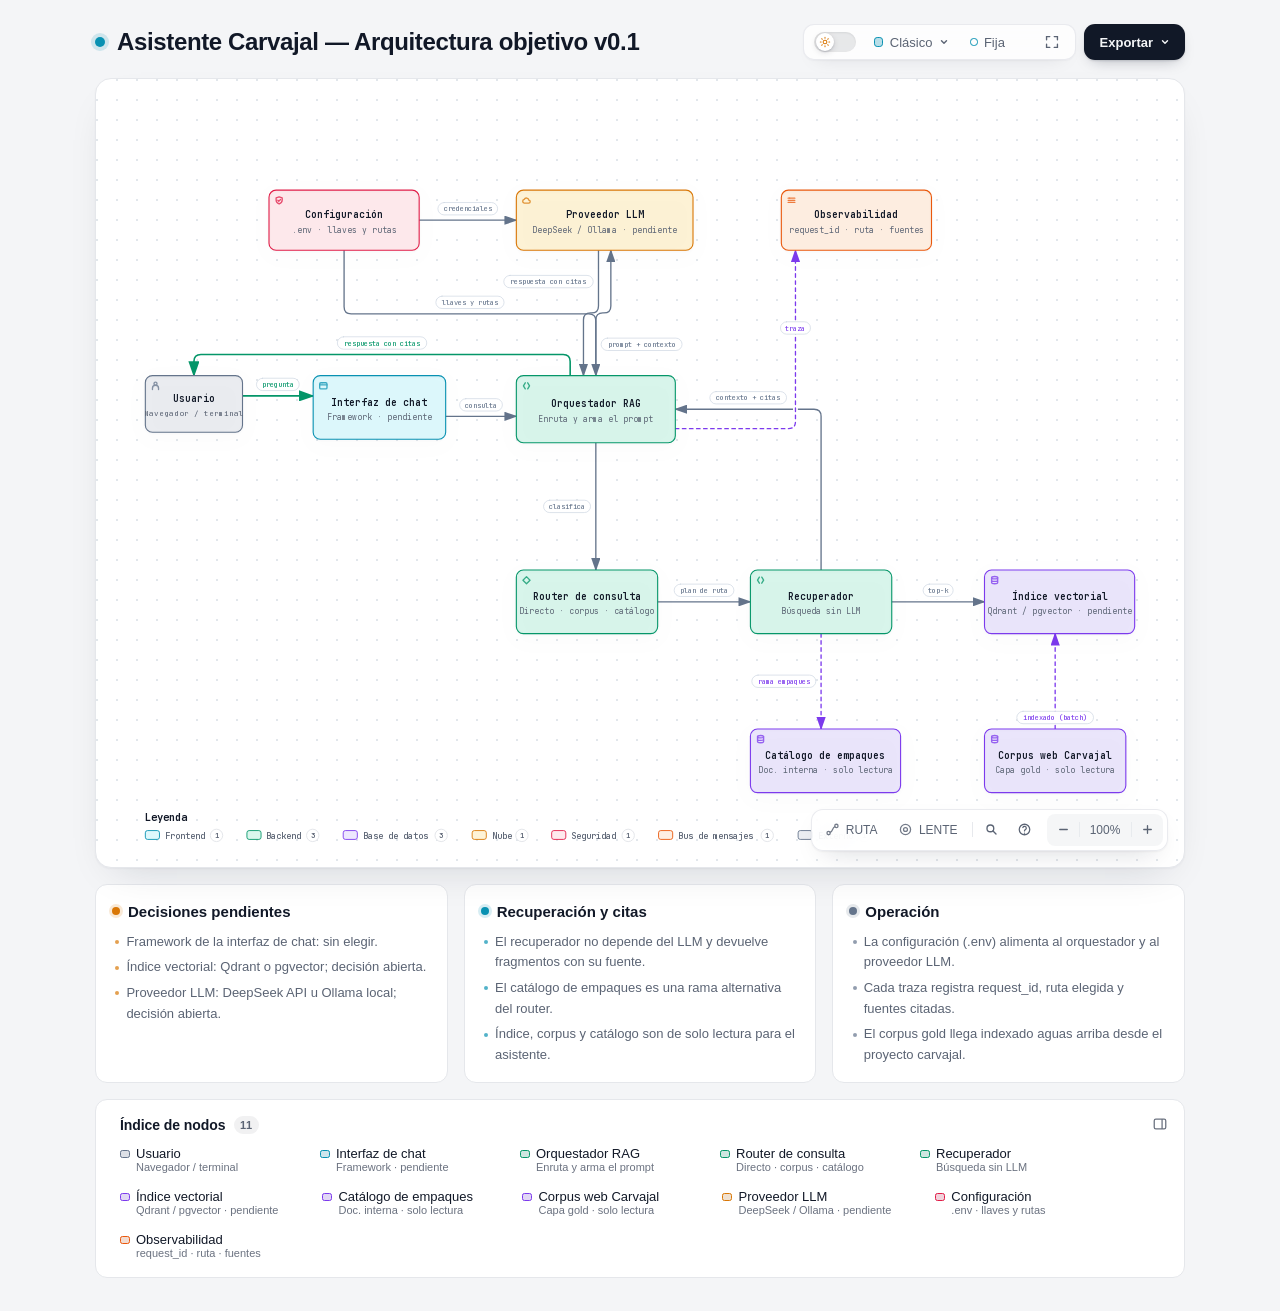
==== docs/arquitectura.html @ 143e68db "chore: inicializa el proyecto conforme al estándar jan-project-standard - Estructura de aplicación (" ====
<!DOCTYPE html>
<html lang="es" data-theme="dark" data-preset="classic">
<head>
  <meta charset="UTF-8">
  <meta name="viewport" content="width=device-width, initial-scale=1.0">
  <meta name="generator" content="archify 3.2.0">
  <meta name="archify-reader-contract" content="declared-wide-v1">
  <title>Asistente Carvajal — Arquitectura objetivo v0.1 · Diagrama</title>
  <script>
    // Resolve the theme before first paint so light-preference users don't
    // see a dark flash. The toolbar script below re-applies with UI state.
    (function () {
      try {
        var theme = null;
        try {
          var param = new URLSearchParams(window.location.search).get('theme');
          if (param === 'light' || param === 'dark') theme = param;
          if (new URLSearchParams(window.location.search).get('embed') === '1') {
            document.documentElement.setAttribute('data-embed', 'true');
          }
          if (new URLSearchParams(window.location.search).get('present') === '1') {
            document.documentElement.setAttribute('data-present', 'true');
          }
        } catch (_) {}
        if (!theme) {
          try { theme = localStorage.getItem('archify-theme'); } catch (_) {}
        }
        if (theme !== 'light' && theme !== 'dark') {
          theme = window.matchMedia('(prefers-color-scheme: light)').matches ? 'light' : 'dark';
        }
        document.documentElement.setAttribute('data-theme', theme);
      } catch (_) {}
    })();
  </script>
  <style id="archify-fonts">
/*
JetBrains Mono variable WOFF2 subsets from Google Fonts service revision v24.
These fixed bytes are shared by the viewer and its SVG/raster exports.
No local() source: an installed copy must not override the bundled font.
Uncovered characters (including CJK) still use the system fallback stack.
Upstream: https://github.com/JetBrains/JetBrainsMono

cyrillic-ext    1664 bytes  sha256 9343de2ca5d9549f792e7962375af8efb0f320c7643bfd36c884b5a30e5c396f
cyrillic        8892 bytes  sha256 4995a9a43ac659ec32fcd8b463755cd6a07b31a6e6b3894a6a153b661cf490e2
greek           6800 bytes  sha256 49c3da6c9a2b279b0f1f860f5cfb1f5dc38d88a5c7be9c9b1837bbc4e3db6111
vietnamese      5872 bytes  sha256 d44eb1936043a56038eb02dd70b243f379bef65783f94ec12f277550720411f1
latin-ext      11596 bytes  sha256 9c38cb2d0d2d93c1ee6e21fa78db76f13ea7e15e15cc64214c7ca89b6aaa35c4
latin          31340 bytes  sha256 2c32b9b3ee358c119e210f6f5195f9bd34894d78a785ff2e95d60e718e400af4

Copyright 2020 The JetBrains Mono Project Authors (https://github.com/JetBrains/JetBrainsMono)

This Font Software is licensed under the SIL Open Font License, Version 1.1.
This license is copied below, and is also available with a FAQ at:
https://openfontlicense.org


-----------------------------------------------------------
SIL OPEN FONT LICENSE Version 1.1 - 26 February 2007
-----------------------------------------------------------

PREAMBLE
The goals of the Open Font License (OFL) are to stimulate worldwide
development of collaborative font projects, to support the font creation
efforts of academic and linguistic communities, and to provide a free and
open framework in which fonts may be shared and improved in partnership
with others.

The OFL allows the licensed fonts to be used, studied, modified and
redistributed freely as long as they are not sold by themselves. The
fonts, including any derivative works, can be bundled, embedded,
redistributed and/or sold with any software provided that any reserved
names are not used by derivative works. The fonts and derivatives,
however, cannot be released under any other type of license. The
requirement for fonts to remain under this license does not apply
to any document created using the fonts or their derivatives.

DEFINITIONS
"Font Software" refers to the set of files released by the Copyright
Holder(s) under this license and clearly marked as such. This may
include source files, build scripts and documentation.

"Reserved Font Name" refers to any names specified as such after the
copyright statement(s).

"Original Version" refers to the collection of Font Software components as
distributed by the Copyright Holder(s).

"Modified Version" refers to any derivative made by adding to, deleting,
or substituting -- in part or in whole -- any of the components of the
Original Version, by changing formats or by porting the Font Software to a
new environment.

"Author" refers to any designer, engineer, programmer, technical
writer or other person who contributed to the Font Software.

PERMISSION & CONDITIONS
Permission is hereby granted, free of charge, to any person obtaining
a copy of the Font Software, to use, study, copy, merge, embed, modify,
redistribute, and sell modified and unmodified copies of the Font
Software, subject to the following conditions:

1) Neither the Font Software nor any of its individual components,
in Original or Modified Versions, may be sold by itself.

2) Original or Modified Versions of the Font Software may be bundled,
redistributed and/or sold with any software, provided that each copy
contains the above copyright notice and this license. These can be
included either as stand-alone text files, human-readable headers or
in the appropriate machine-readable metadata fields within text or
binary files as long as those fields can be easily viewed by the user.

3) No Modified Version of the Font Software may use the Reserved Font
Name(s) unless explicit written permission is granted by the corresponding
Copyright Holder. This restriction only applies to the primary font name as
presented to the users.

4) The name(s) of the Copyright Holder(s) or the Author(s) of the Font
Software shall not be used to promote, endorse or advertise any
Modified Version, except to acknowledge the contribution(s) of the
Copyright Holder(s) and the Author(s) or with their explicit written
permission.

5) The Font Software, modified or unmodified, in part or in whole,
must be distributed entirely under this license, and must not be
distributed under any other license. The requirement for fonts to
remain under this license does not apply to any document created
using the Font Software.

TERMINATION
This license becomes null and void if any of the above conditions are
not met.

DISCLAIMER
THE FONT SOFTWARE IS PROVIDED "AS IS", WITHOUT WARRANTY OF ANY KIND,
EXPRESS OR IMPLIED, INCLUDING BUT NOT LIMITED TO ANY WARRANTIES OF
MERCHANTABILITY, FITNESS FOR A PARTICULAR PURPOSE AND NONINFRINGEMENT
OF COPYRIGHT, PATENT, TRADEMARK, OR OTHER RIGHT. IN NO EVENT SHALL THE
COPYRIGHT HOLDER BE LIABLE FOR ANY CLAIM, DAMAGES OR OTHER LIABILITY,
INCLUDING ANY GENERAL, SPECIAL, INDIRECT, INCIDENTAL, OR CONSEQUENTIAL
DAMAGES, WHETHER IN AN ACTION OF CONTRACT, TORT OR OTHERWISE, ARISING
FROM, OUT OF THE USE OR INABILITY TO USE THE FONT SOFTWARE OR FROM
OTHER DEALINGS IN THE FONT SOFTWARE.
*/
    /* cyrillic-ext */
    @font-face { font-family: 'JetBrains Mono'; font-style: normal; font-weight: 400 800; font-display: swap;
      src: url([data-uri]) format('woff2');
      unicode-range: U+0460-052F, U+1C80-1C8A, U+20B4, U+2DE0-2DFF, U+A640-A69F, U+FE2E-FE2F; }
    /* cyrillic */
    @font-face { font-family: 'JetBrains Mono'; font-style: normal; font-weight: 400 800; font-display: swap;
      src: url([data-uri]) format('woff2');
      unicode-range: U+0301, U+0400-045F, U+0490-0491, U+04B0-04B1, U+2116; }
    /* greek */
    @font-face { font-family: 'JetBrains Mono'; font-style: normal; font-weight: 400 800; font-display: swap;
      src: url([data-uri]) format('woff2');
      unicode-range: U+0370-0377, U+037A-037F, U+0384-038A, U+038C, U+038E-03A1, U+03A3-03FF; }
    /* vietnamese */
    @font-face { font-family: 'JetBrains Mono'; font-style: normal; font-weight: 400 800; font-display: swap;
      src: url([data-uri]) format('woff2');
      unicode-range: U+0102-0103, U+0110-0111, U+0128-0129, U+0168-0169, U+01A0-01A1, U+01AF-01B0, U+0300-0301, U+0303-0304, U+0308-0309, U+0323, U+0329, U+1EA0-1EF9, U+20AB; }
    /* latin-ext */
    @font-face { font-family: 'JetBrains Mono'; font-style: normal; font-weight: 400 800; font-display: swap;
      src: url([data-uri]) format('woff2');
      unicode-range: U+0100-02BA, U+02BD-02C5, U+02C7-02CC, U+02CE-02D7, U+02DD-02FF, U+0304, U+0308, U+0329, U+1D00-1DBF, U+1E00-1E9F, U+1EF2-1EFF, U+2020, U+20A0-20AB, U+20AD-20C0, U+2113, U+2C60-2C7F, U+A720-A7FF; }
    /* latin */
    @font-face { font-family: 'JetBrains Mono'; font-style: normal; font-weight: 400 800; font-display: swap;
      src: url([data-uri]) format('woff2');
      unicode-range: U+0000-00FF, U+0131, U+0152-0153, U+02BB-02BC, U+02C6, U+02DA, U+02DC, U+0304, U+0308, U+0329, U+2000-206F, U+20AC, U+2122, U+2191, U+2193, U+2212, U+2215, U+FEFF, U+FFFD; }
  </style>
  <style>
    /* ==========================================================
       THEME VARIABLES — switch by toggling [data-theme] on <html>
       ========================================================== */
    :root,
    [data-theme="dark"] {
      --bg: #020617;
      --grid: #1e293b;
      --canvas-dot: rgba(148, 163, 184, 0.16);
      --text: #ffffff;
      --text-muted: #94a3b8;
      --text-dim: #475569;
      /* UI chrome and menu hints need more contrast than SVG .t-dim accents */
      --text-faint: #7d8da1;

      --panel: rgba(15, 23, 42, 0.5);
      --panel-border: #1e293b;
      --lane-fill: rgba(15, 23, 42, 0.22);
      --lane-stroke: #334155;

      --arrow: #94a3b8;
      --arrow-emphasis: #34d399;

      /* Opaque mask color used behind semi-transparent component fills
         so the arrows drawn underneath are properly hidden. */
      --mask: #0f172a;

      --frontend-fill:    rgba(8, 51, 68, 0.4);
      --frontend-stroke:  #22d3ee;
      --backend-fill:     rgba(6, 78, 59, 0.4);
      --backend-stroke:   #34d399;
      --database-fill:    rgba(76, 29, 149, 0.4);
      --database-stroke:  #a78bfa;
      --cloud-fill:       rgba(120, 53, 15, 0.3);
      --cloud-stroke:     #fbbf24;
      --security-fill:    rgba(136, 19, 55, 0.4);
      --security-stroke:  #fb7185;
      --messagebus-fill:  rgba(251, 146, 60, 0.3);
      --messagebus-stroke:#fb923c;
      --external-fill:    rgba(30, 41, 59, 0.5);
      --external-stroke:  #94a3b8;

      --toolbar-bg:       rgba(15, 23, 42, 0.8);
      --toolbar-border:   #334155;
      --toolbar-text:     #e2e8f0;
      --toolbar-hover:    rgba(15, 23, 42, 0.95);
      --toolbar-menu-bg:  #0f172a;
    }

    [data-theme="light"] {
      --bg: #f4f5f7;
      --grid: #e9edf2;
      --canvas-dot: #e2e7ec;
      --text: #111827;
      --text-muted: #5b6474;
      --text-dim: #9aa3b2;
      --text-faint: #6b7280;

      --panel: #ffffff;
      --panel-border: #e5e7eb;
      --lane-fill: rgba(248, 250, 252, 0.65);
      --lane-stroke: #cbd5e1;

      --arrow: #64748b;
      --arrow-emphasis: #059669;

      --mask: #ffffff;

      --frontend-fill: rgba(34, 211, 238, 0.15);
      --frontend-stroke: #0891b2;
      --backend-fill: rgba(52, 211, 153, 0.18);
      --backend-stroke: #059669;
      --database-fill: rgba(167, 139, 250, 0.2);
      --database-stroke: #7c3aed;
      --cloud-fill: rgba(251, 191, 36, 0.18);
      --cloud-stroke: #d97706;
      --security-fill: rgba(251, 113, 133, 0.15);
      --security-stroke: #e11d48;
      --messagebus-fill: rgba(251, 146, 60, 0.15);
      --messagebus-stroke: #ea580c;
      --external-fill: rgba(148, 163, 184, 0.18);
      --external-stroke: #64748b;

      --toolbar-bg:       rgba(255, 255, 255, 0.92);
      --toolbar-border:   #cbd5e1;
      --toolbar-text:     #334155;
      --toolbar-hover:    #ffffff;
      --toolbar-menu-bg:  #ffffff;
    }

    /* ==========================================================
       SIGNAL FLOW — an opt-in, motion-forward visual preset.
       The variables also target a standalone exported SVG, whose
       root carries data-preset and data-theme directly.
       ========================================================== */
    [data-preset="signal-flow"][data-theme="dark"] {
      --bg: #030711;
      --grid: #15233a;
      --panel: rgba(6, 14, 28, 0.78);
      --panel-border: #1d3350;
      --lane-fill: rgba(9, 22, 40, 0.5);
      --lane-stroke: #2c4564;
      --text: #f5fbff;
      --text-muted: #9eb0c7;
      --text-dim: #52667f;
      --text-faint: #7890ad;
      --mask: #07101e;
      --frontend-fill: rgba(6, 182, 212, 0.14);
      --frontend-stroke: #67e8f9;
      --backend-fill: rgba(16, 185, 129, 0.14);
      --backend-stroke: #5eead4;
      --database-fill: rgba(139, 92, 246, 0.16);
      --database-stroke: #c4b5fd;
      --cloud-fill: rgba(245, 158, 11, 0.13);
      --cloud-stroke: #fcd34d;
      --security-fill: rgba(244, 63, 94, 0.13);
      --security-stroke: #fda4af;
      --messagebus-fill: rgba(249, 115, 22, 0.13);
      --messagebus-stroke: #fdba74;
      --external-fill: rgba(71, 85, 105, 0.24);
      --external-stroke: #a5b4c7;
      --arrow: #7890ad;
      --arrow-emphasis: #2dd4bf;
      --toolbar-bg: rgba(7, 16, 30, 0.86);
      --toolbar-border: #29415f;
      --toolbar-menu-bg: #07101e;
    }

    [data-preset="signal-flow"][data-theme="light"] {
      --bg: #f4f9fc;
      --grid: #d4e5ee;
      --panel: rgba(255, 255, 255, 0.82);
      --panel-border: #bfd5e2;
      --lane-fill: rgba(232, 243, 248, 0.62);
      --lane-stroke: #a9c5d5;
      --text: #102638;
      --text-muted: #587287;
      --text-dim: #8aa2b4;
      --text-faint: #668397;
      --mask: #ffffff;
      --frontend-fill: rgba(6, 182, 212, 0.09);
      --frontend-stroke: #0789a1;
      --backend-fill: rgba(5, 150, 105, 0.09);
      --backend-stroke: #087f69;
      --database-fill: rgba(124, 58, 237, 0.09);
      --database-stroke: #7254c7;
      --cloud-fill: rgba(217, 119, 6, 0.08);
      --cloud-stroke: #b9670b;
      --security-fill: rgba(225, 29, 72, 0.08);
      --security-stroke: #c53a59;
      --messagebus-fill: rgba(234, 88, 12, 0.08);
      --messagebus-stroke: #c65f27;
      --external-fill: rgba(100, 116, 139, 0.1);
      --external-stroke: #607a8c;
      --arrow: #7b97aa;
      --arrow-emphasis: #0d9488;
    }

    /* ==========================================================
       BLUEPRINT — a review-first drafting preset for deployment,
       infrastructure, and technical design documentation. It keeps
       the same semantic palette and geometry while trading glow for
       precise grid contrast, squared materials, and drafting marks.
       ========================================================== */
    [data-preset="blueprint"][data-theme="dark"] {
      --bg: #06131f;
      --grid: #17425a;
      --panel: rgba(7, 27, 43, 0.9);
      --panel-border: #27627f;
      --lane-fill: rgba(10, 43, 66, 0.36);
      --lane-stroke: #34799a;
      --text: #e3f6ff;
      --text-muted: #91b8ca;
      --text-dim: #557e92;
      --text-faint: #739caf;
      --mask: #0a2031;
      --frontend-fill: rgba(26, 157, 193, 0.14);
      --frontend-stroke: #66d9ef;
      --backend-fill: rgba(31, 155, 124, 0.13);
      --backend-stroke: #69dfbd;
      --database-fill: rgba(120, 105, 196, 0.14);
      --database-stroke: #b4a8ff;
      --cloud-fill: rgba(197, 145, 43, 0.13);
      --cloud-stroke: #ffd166;
      --security-fill: rgba(199, 76, 104, 0.13);
      --security-stroke: #ff8da1;
      --messagebus-fill: rgba(207, 112, 49, 0.13);
      --messagebus-stroke: #ffad66;
      --external-fill: rgba(84, 119, 139, 0.18);
      --external-stroke: #a7cad9;
      --arrow: #78a3b7;
      --arrow-emphasis: #64dfc1;
      --toolbar-bg: rgba(7, 28, 45, 0.92);
      --toolbar-border: #34799a;
      --toolbar-text: #d8f3ff;
      --toolbar-hover: rgba(18, 58, 83, 0.95);
      --toolbar-menu-bg: #0a2031;
    }

    [data-preset="blueprint"][data-theme="light"] {
      --bg: #edf7fa;
      --grid: #b5d5e1;
      --panel: rgba(249, 253, 255, 0.94);
      --panel-border: #78aabd;
      --lane-fill: rgba(210, 232, 240, 0.42);
      --lane-stroke: #83b2c4;
      --text: #123344;
      --text-muted: #4e7486;
      --text-dim: #86a6b4;
      --text-faint: #668c9d;
      --mask: #f9fdff;
      --frontend-fill: rgba(8, 145, 178, 0.08);
      --frontend-stroke: #087f9c;
      --backend-fill: rgba(5, 128, 101, 0.08);
      --backend-stroke: #08755f;
      --database-fill: rgba(100, 75, 180, 0.08);
      --database-stroke: #6757a8;
      --cloud-fill: rgba(181, 120, 15, 0.08);
      --cloud-stroke: #a86609;
      --security-fill: rgba(190, 48, 80, 0.07);
      --security-stroke: #b32f50;
      --messagebus-fill: rgba(196, 81, 22, 0.07);
      --messagebus-stroke: #b65120;
      --external-fill: rgba(79, 112, 128, 0.08);
      --external-stroke: #506f7e;
      --arrow: #6d93a5;
      --arrow-emphasis: #087f69;
      --toolbar-bg: rgba(247, 252, 254, 0.94);
      --toolbar-border: #8ab5c5;
      --toolbar-text: #294f61;
      --toolbar-hover: #ffffff;
      --toolbar-menu-bg: #f9fdff;
    }

    /* ==========================================================
       EDITORIAL — a warm, publication-minded preset for design
       reviews, launch notes, and documentation. The diagram keeps
       the same semantic palette and exact geometry, but trades
       software chrome for paper, ink, ruled structure, and one
       restrained vermilion accent.
       ========================================================== */
    [data-preset="editorial"][data-theme="dark"] {
      --bg: #181611;
      --grid: #39342a;
      --panel: rgba(35, 31, 24, 0.96);
      --panel-border: #625a4a;
      --lane-fill: rgba(52, 46, 35, 0.46);
      --lane-stroke: #726957;
      --text: #f4eddf;
      --text-muted: #b9ae9b;
      --text-dim: #776e60;
      --text-faint: #9d917e;
      --mask: #231f18;
      --frontend-fill: rgba(43, 133, 142, 0.16);
      --frontend-stroke: #7fc6c7;
      --backend-fill: rgba(63, 132, 92, 0.16);
      --backend-stroke: #8fc29e;
      --database-fill: rgba(117, 91, 141, 0.17);
      --database-stroke: #c0a4d0;
      --cloud-fill: rgba(170, 119, 49, 0.16);
      --cloud-stroke: #d8ad68;
      --security-fill: rgba(157, 69, 65, 0.17);
      --security-stroke: #df9085;
      --messagebus-fill: rgba(174, 79, 42, 0.16);
      --messagebus-stroke: #df946f;
      --external-fill: rgba(126, 115, 96, 0.18);
      --external-stroke: #b8ad99;
      --arrow: #948978;
      --arrow-emphasis: #dd6b3d;
      --toolbar-bg: rgba(35, 31, 24, 0.92);
      --toolbar-border: #625a4a;
      --toolbar-text: #eee5d5;
      --toolbar-hover: #302a20;
      --toolbar-menu-bg: #231f18;
    }

    [data-preset="editorial"][data-theme="light"] {
      --bg: #f2eee5;
      --grid: #d8d0c2;
      --panel: rgba(251, 248, 241, 0.97);
      --panel-border: #c4b9a6;
      --lane-fill: rgba(229, 221, 207, 0.42);
      --lane-stroke: #b8aa94;
      --text: #242018;
      --text-muted: #6f6658;
      --text-dim: #a09788;
      --text-faint: #817767;
      --mask: #fbf8f1;
      --frontend-fill: rgba(31, 117, 126, 0.09);
      --frontend-stroke: #287e84;
      --backend-fill: rgba(42, 119, 75, 0.09);
      --backend-stroke: #397b53;
      --database-fill: rgba(105, 75, 130, 0.09);
      --database-stroke: #765d86;
      --cloud-fill: rgba(157, 103, 31, 0.1);
      --cloud-stroke: #9a671f;
      --security-fill: rgba(153, 58, 52, 0.09);
      --security-stroke: #9e463f;
      --messagebus-fill: rgba(182, 70, 27, 0.09);
      --messagebus-stroke: #ad4b25;
      --external-fill: rgba(101, 91, 75, 0.09);
      --external-stroke: #746b5e;
      --arrow: #8a806f;
      --arrow-emphasis: #bb4c23;
      --toolbar-bg: rgba(251, 248, 241, 0.94);
      --toolbar-border: #c4b9a6;
      --toolbar-text: #40392f;
      --toolbar-hover: #fffdf8;
      --toolbar-menu-bg: #fbf8f1;
    }

    * { margin: 0; padding: 0; box-sizing: border-box; }

    body {
      --archify-page-top: 2rem;
      font-family: -apple-system, BlinkMacSystemFont, 'Segoe UI', 'PingFang SC', 'Hiragino Sans GB', 'Microsoft YaHei', 'Noto Sans CJK SC', 'Noto Sans', Roboto, 'Helvetica Neue', Arial, sans-serif;
      -webkit-font-smoothing: antialiased;
      background: var(--bg);
      min-height: 100vh;
      padding: var(--archify-page-top) 2rem 2rem;
      color: var(--text);
      /* Theme surfaces change together; animating the page background leaves it
         visibly out of sync with the SVG and panel for the first 200ms. */
    }

    html[data-preset="signal-flow"] body {
      background-image:
        radial-gradient(circle at 18% -8%, rgba(34, 211, 238, 0.14), transparent 34rem),
        radial-gradient(circle at 92% 18%, rgba(139, 92, 246, 0.12), transparent 30rem);
      background-attachment: fixed;
    }
    html[data-preset="signal-flow"][data-theme="light"] body {
      background-image:
        radial-gradient(circle at 18% -8%, rgba(6, 182, 212, 0.12), transparent 34rem),
        radial-gradient(circle at 92% 18%, rgba(139, 92, 246, 0.08), transparent 30rem);
    }
    html[data-preset="blueprint"] body {
      background-image:
        linear-gradient(var(--grid) 1px, transparent 1px),
        linear-gradient(90deg, var(--grid) 1px, transparent 1px);
      background-size: 32px 32px;
      background-position: -1px -1px;
      background-attachment: fixed;
    }
    html[data-preset="editorial"] body {
      background-image:
        linear-gradient(90deg, transparent 0, transparent 5.4rem, color-mix(in srgb, var(--security-stroke) 18%, transparent) 5.4rem, color-mix(in srgb, var(--security-stroke) 18%, transparent) calc(5.4rem + 1px), transparent calc(5.4rem + 1px)),
        repeating-linear-gradient(0deg, transparent 0, transparent 31px, color-mix(in srgb, var(--grid) 36%, transparent) 31px, color-mix(in srgb, var(--grid) 36%, transparent) 32px);
      background-attachment: fixed;
    }

    /* Gallery/embed mode keeps the generated artifact as the source of truth
       while presenting only its diagram surface inside a proof card. */
    html[data-embed="true"] body {
      min-height: 0;
      padding: 0;
      overflow: hidden;
      background: var(--bg);
      background-image: none;
    }
    html[data-embed="true"] .toolbar,
    html[data-embed="true"] .header,
    html[data-embed="true"] .cards,
    html[data-embed="true"] .diagram-nav,
    html[data-embed="true"] .overview-map,
    html[data-embed="true"] .focus-chip,
    html[data-embed="true"] .route-probe,
    html[data-embed="true"] .semantic-lens,
    html[data-embed="true"] .diagram-guide,
    html[data-embed="true"] .node-finder,
    html[data-embed="true"] .node-outline { display: none !important; }
    html[data-embed="true"] .container { max-width: none; }
    html[data-embed="true"] .diagram-container {
      padding: 0.5rem;
      border: 0;
      border-radius: 0;
      box-shadow: none;
    }
    html[data-embed="true"] .diagram-container svg { min-width: 0; }

    /* Presentation Stage is a viewer-only layer: it gives the live diagram
       the viewport while keeping guided views, theme, focus, and exports real.
       Embed mode wins when both query parameters are present. */
    html[data-present="true"]:not([data-embed="true"]) body {
      --archify-page-top: 1rem;
      height: 100dvh;
      min-height: 0;
      padding: 1rem;
      overflow: hidden;
    }
    html[data-present="true"]:not([data-embed="true"]) .container {
      display: flex;
      flex-direction: column;
      gap: 0.75rem;
      width: 100%;
      max-width: none;
      height: calc(100dvh - 2rem);
    }
    html[data-present="true"]:not([data-embed="true"]) .header {
      flex: none;
      min-width: 0;
      margin: 0;
      padding-right: 23rem;
    }
    html[data-present="true"]:not([data-embed="true"]) .header-row { margin-bottom: 0.25rem; }
    html[data-present="true"]:not([data-embed="true"]) .subtitle {
      overflow: hidden;
      text-overflow: ellipsis;
      white-space: nowrap;
    }

    html[data-present="true"]:not([data-embed="true"]) .diagram-container {
      display: flex;
      flex: 1 1 auto;
      align-items: center;
      justify-content: center;
      min-height: 0;
      padding: 0.75rem;
      padding-bottom: calc(0.75rem + var(--archify-nav-reserve));
    }
    html[data-present="true"]:not([data-embed="true"]) .diagram-container > svg {
      flex: 1 1 auto;
      height: 100%;
      min-height: 0;
      width: 100%;
      min-width: 0;
    }
    html[data-present="true"]:not([data-embed="true"]) .cards { display: none; }
    html[data-present="true"]:not([data-embed="true"]) #btn-present {
      border-color: var(--frontend-stroke);
      color: var(--frontend-stroke);
    }

    /* The reader owns only the outer scale. Compact automatic sequences fit at
       their authored text size or larger. Long sequences and waterfall rows
       favor reading width and page scroll; other diagrams keep height fitting.
       Small automatic canvases retain a modest scale inside a usable shell.
       Every strategy preserves the authored SVG/viewBox and semantic geometry. */
    .container {
      width: 100%;
      max-width: var(--archify-reader-width, 1440px);
      margin: 0 auto;
    }
    html[data-reader-area="true"] .diagram-container {
      min-height: var(--archify-diagram-min-height);
      display: flex;
      align-items: center;
    }
    html[data-reader-area="true"] .diagram-container > svg { flex-shrink: 0; }
    /* The original SVG legend can use the outer corner while the capped or fitted
       diagram stays centered. The container still clips all outer paint. */
    .diagram-container:has([data-reader-legend-corner]) > svg { overflow: visible; }
    .diagram-container [data-reader-legend-corner] {
      transform-origin: 0 0;
      transform-box: view-box;
      transform: var(--archify-reader-legend-transform);
    }
    html[data-reader-narrow="true"]:not([data-present="true"]) .diagram-container > svg {
      min-width: 0;
      max-width: var(--archify-diagram-max-width);
      margin-inline: auto;
    }
    @media (min-width: 768px) and (max-height: 920px) {
      .header { margin-bottom: 1rem; }
      .diagram-container { padding: 1rem; }
      .cards { margin-top: 1rem; }
      .card { padding: 1rem; }
    }

    .header { margin-bottom: 1.5rem; padding-right: 29.5rem; }

    html[data-preset="signal-flow"] .header,
    html[data-preset="blueprint"] .header,
    html[data-preset="editorial"] .header { padding-right: 29.5rem; }

    .header-row {
      display: flex;
      align-items: center;
      gap: 0.75rem;
      min-height: 2.75rem;
      margin-bottom: 0.25rem;
    }

    .pulse-dot {
      flex: none;
      width: 10px;
      height: 10px;
      background: var(--frontend-stroke);
      border-radius: 50%;
      box-shadow: 0 0 0 4px color-mix(in srgb, var(--frontend-stroke) 16%, transparent);
      animation: none;
    }

    html[data-motion-capable="true"] .pulse-dot { animation: pulse 2s infinite; }

    @keyframes pulse {
      0%, 100% { opacity: 1; }
      50% { opacity: 0.5; }
    }

    h1 {
      font-size: 1.5rem;
      font-weight: 650;
      line-height: 1.25;
      letter-spacing: -0.015em;
    }

    .subtitle {
      color: var(--text-muted);
      font-size: 0.875rem;
      line-height: 1.55;
      margin-left: 1.375rem;
    }

    html[data-preset="signal-flow"] .header-row::after {
      content: attr(data-preset-badge-signal-flow);
      flex: none;
      margin-left: 0.25rem;
      color: var(--frontend-stroke);
      border: 1px solid var(--frontend-stroke);
      border-radius: 999px;
      padding: 0.28rem 0.6rem;
      font-size: 0.625rem;
      letter-spacing: 0.12em;
      opacity: 0.82;
      box-shadow: 0 0 20px rgba(34, 211, 238, 0.12);
      white-space: nowrap;
    }

    html[data-preset="blueprint"] .pulse-dot {
      width: 10px;
      height: 10px;
      border: 1px solid var(--frontend-stroke);
      border-radius: 1px;
      background: transparent;
      box-shadow: inset 0 0 0 2px var(--bg);
      transform: rotate(45deg);
      animation: none;
    }
    html[data-preset="blueprint"] .header-row::after {
      content: attr(data-preset-badge-blueprint);
      flex: none;
      margin-left: 0.25rem;
      padding: 0.28rem 0.55rem;
      border-top: 1px solid var(--frontend-stroke);
      border-bottom: 1px solid var(--frontend-stroke);
      color: var(--frontend-stroke);
      font-size: 0.5625rem;
      font-weight: 700;
      letter-spacing: 0.14em;
      white-space: nowrap;
    }

    html[data-preset="editorial"] h1,
    html[data-preset="editorial"] .card h3 {
      font-family: Georgia, 'Times New Roman', 'Songti SC', STSong, serif;
      letter-spacing: -0.02em;
    }
    html[data-preset="editorial"] h1 { font-size: 1.72rem; font-weight: 600; }
    html[data-preset="editorial"] .pulse-dot {
      width: 9px;
      height: 9px;
      border: 1px solid var(--arrow-emphasis);
      border-radius: 0;
      background: var(--arrow-emphasis);
      box-shadow: 0 0 0 3px color-mix(in srgb, var(--arrow-emphasis) 14%, transparent);
      transform: rotate(45deg);
      animation: none;
    }
    html[data-preset="editorial"] .header-row::after {
      content: attr(data-preset-badge-editorial);
      flex: none;
      margin-left: 0.25rem;
      padding: 0.32rem 0 0.24rem;
      border-bottom: 2px solid var(--arrow-emphasis);
      color: var(--arrow-emphasis);
      font-family: Georgia, 'Times New Roman', serif;
      font-size: 0.625rem;
      font-style: italic;
      font-weight: 600;
      letter-spacing: 0.08em;
      white-space: nowrap;
    }

    .diagram-container {
      --archify-nav-reserve: 0px;
      background: var(--panel);
      border-radius: 1rem;
      border: 1px solid var(--panel-border);
      box-shadow: 0 1px 2px rgba(15, 23, 42, 0.04), 0 16px 40px -20px rgba(15, 23, 42, 0.18);
      padding: 1.5rem;
      padding-bottom: calc(1.5rem + var(--archify-nav-reserve));
      overflow: hidden;
      position: relative;
    }

    html[data-preset="signal-flow"] .diagram-container {
      position: relative;
      overflow: hidden;
      background: linear-gradient(180deg, rgba(8, 20, 38, 0.82), rgba(3, 8, 18, 0.94));
      box-shadow: inset 0 1px 0 rgba(255, 255, 255, 0.04), 0 28px 80px rgba(0, 0, 0, 0.34);
    }
    html[data-preset="signal-flow"][data-theme="light"] .diagram-container {
      background: linear-gradient(180deg, rgba(255, 255, 255, 0.9), rgba(237, 246, 250, 0.94));
      box-shadow: inset 0 1px 0 rgba(255, 255, 255, 0.72), 0 24px 60px rgba(45, 78, 99, 0.12);
    }
    html[data-preset="blueprint"] .diagram-container {
      border-color: var(--panel-border);
      border-radius: 0.35rem;
      background: var(--panel);
      box-shadow:
        inset 0 0 0 1px color-mix(in srgb, var(--panel-border) 34%, transparent),
        0 18px 48px rgba(0, 0, 0, 0.16);
    }
    html[data-preset="blueprint"] .diagram-container::after {
      content: "";
      position: absolute;
      z-index: 10;
      inset: 0.7rem;
      pointer-events: none;
      background:
        linear-gradient(var(--frontend-stroke), var(--frontend-stroke)) left top / 1.35rem 1px no-repeat,
        linear-gradient(var(--frontend-stroke), var(--frontend-stroke)) left top / 1px 1.35rem no-repeat,
        linear-gradient(var(--frontend-stroke), var(--frontend-stroke)) right top / 1.35rem 1px no-repeat,
        linear-gradient(var(--frontend-stroke), var(--frontend-stroke)) right top / 1px 1.35rem no-repeat,
        linear-gradient(var(--frontend-stroke), var(--frontend-stroke)) left bottom / 1.35rem 1px no-repeat,
        linear-gradient(var(--frontend-stroke), var(--frontend-stroke)) left bottom / 1px 1.35rem no-repeat,
        linear-gradient(var(--frontend-stroke), var(--frontend-stroke)) right bottom / 1.35rem 1px no-repeat,
        linear-gradient(var(--frontend-stroke), var(--frontend-stroke)) right bottom / 1px 1.35rem no-repeat;
      opacity: 0.58;
    }
    html[data-preset="editorial"] .diagram-container {
      overflow: hidden;
      border-color: var(--panel-border);
      border-radius: 0.38rem;
      background:
        linear-gradient(90deg, color-mix(in srgb, var(--security-fill) 58%, transparent), transparent 12%),
        var(--panel);
      box-shadow:
        0 1px 0 color-mix(in srgb, var(--text) 6%, transparent),
        0 18px 48px color-mix(in srgb, #000 19%, transparent);
    }
    html[data-preset="editorial"] .diagram-container::after {
      position: absolute;
      z-index: 10;
      top: 0.72rem;
      right: 1.25rem;
      padding: 0.2rem 0.52rem;
      border: 1px solid var(--panel-border);
      background: var(--panel);
      color: var(--arrow-emphasis);
      content: attr(data-preset-badge-editorial-plate);
      font-family: Georgia, 'Times New Roman', serif;
      font-size: 0.52rem;
      font-style: italic;
      font-weight: 600;
      letter-spacing: 0.09em;
      pointer-events: none;
    }
    html[data-embed="true"][data-preset="editorial"] .diagram-container::after { display: none; }
    html[data-motion-capable="true"][data-preset="signal-flow"][data-ambient-entry="running"] .diagram-container::before {
      content: "";
      position: absolute;
      inset: 0;
      pointer-events: none;
      background: linear-gradient(115deg, transparent 28%, rgba(103, 232, 249, 0.035) 48%, transparent 68%);
      transform: translateX(-70%);
      animation: archify-signal-scan 4.8s ease-in-out 1 both;
    }

    /* Motion Governor gives the reader a real static state and gives the
       strongest semantic action the only motion budget. Atmosphere resets to
       its authored base instead of freezing mid-cycle. Static artifacts never
       start a decorative pulse or scan. */
    html:not([data-motion-capable="true"]) svg[data-animation="trace"] [data-animate] {
      animation: none !important;
    }
    html:not([data-motion-capable="true"]) svg[data-animation="trace"] [data-graph-role="automatic-crossover"]:has(> [data-animate="edge"]) > [data-graph-role="automatic-crossover-underlay"] {
      animation: none !important;
    }
    html[data-motion="still"] .pulse-dot,
    html[data-motion="still"] .diagram-container::before,
    html[data-motion="still"] svg[data-animation="trace"] [data-animate],
    html[data-motion-owner] .pulse-dot,
    html[data-motion-owner] .diagram-container::before,
    html[data-motion-owner] svg[data-animation="trace"] [data-animate],
    html[data-embed="true"] .pulse-dot,
    html[data-embed="true"] .diagram-container::before,
    html[data-share-playback="true"] .pulse-dot,
    html[data-share-playback="true"] .diagram-container::before,
    html[data-document-hidden="true"] .pulse-dot,
    html[data-document-hidden="true"] .diagram-container::before,
    html[data-document-hidden="true"] svg[data-animation="trace"] [data-animate],
    html[data-motion="still"] svg[data-animation="trace"] [data-graph-role="automatic-crossover"]:has(> [data-animate="edge"]) > [data-graph-role="automatic-crossover-underlay"],
    html[data-motion-owner] svg[data-animation="trace"] [data-graph-role="automatic-crossover"]:has(> [data-animate="edge"]) > [data-graph-role="automatic-crossover-underlay"],
    html[data-embed="true"] svg[data-animation="trace"] [data-graph-role="automatic-crossover"]:has(> [data-animate="edge"]) > [data-graph-role="automatic-crossover-underlay"],
    html[data-share-playback="true"] svg[data-animation="trace"] [data-graph-role="automatic-crossover"]:has(> [data-animate="edge"]) > [data-graph-role="automatic-crossover-underlay"],
    html[data-document-hidden="true"] svg[data-animation="trace"] [data-graph-role="automatic-crossover"]:has(> [data-animate="edge"]) > [data-graph-role="automatic-crossover-underlay"] {
      animation: none !important;
    }
    html[data-motion="still"] .diagram-container::before,
    html[data-motion-owner] .diagram-container::before,
    html[data-embed="true"] .diagram-container::before,
    html[data-share-playback="true"] .diagram-container::before {
      opacity: 0;
    }
    html[data-motion="still"] .intent-trace-flow,
    html[data-motion="still"] .route-probe-flow,
    html[data-motion="still"] .route-journey-flow,
    html[data-motion="still"] .semantic-lens-flow,
    html[data-motion="still"] .diagram-guide,
    html[data-motion="still"] .overview-map-live,
    html[data-document-hidden="true"] .intent-trace-flow,
    html[data-document-hidden="true"] .route-probe-flow,
    html[data-document-hidden="true"] .route-journey-flow,
    html[data-document-hidden="true"] .semantic-lens-flow,
    html[data-document-hidden="true"] .diagram-guide,
    html[data-document-hidden="true"] .overview-map-live {
      animation: none !important;
    }

    html[data-motion="still"] .intent-trace-flow,
    html[data-motion="still"] .route-probe-flow {
      stroke-dasharray: none;
      stroke-dashoffset: 0;
      opacity: 0.72;
    }
    html[data-motion="still"] .route-journey-overlay,
    html[data-document-hidden="true"] .route-journey-overlay { display: none !important; }
    html[data-motion="still"] .relationship-pulse-overlay { display: none !important; }

    html[data-motion="still"] svg [data-node-id],
    html[data-motion="still"] svg [data-edge-from],
    html[data-motion="still"] svg [data-detail],
    html[data-motion="still"] svg [data-detail-anchor],
    html[data-motion="still"] svg [data-legend-hit],
    html[data-motion="still"] svg {
      transition: none !important;
    }

    svg {
      font-family: 'JetBrains Mono', ui-monospace, SFMono-Regular, Menlo, Consolas, 'DejaVu Sans Mono', 'Liberation Mono', 'Noto Sans Mono CJK SC', 'PingFang SC', 'Hiragino Sans GB', 'Microsoft YaHei', monospace;
      width: 100%;
      min-width: min(900px, 100%);
      display: block;
      transform-origin: 0 0;
      transition: transform 0.18s ease;
    }

    .diagram-container.is-camera-moving svg {
      transition: transform 0.42s cubic-bezier(0.22, 1, 0.36, 1);
    }
    .diagram-container.is-camera-transaction svg { transition: none; }
    .diagram-container.is-pannable { cursor: grab; }
    .diagram-container.is-panning { cursor: grabbing; user-select: none; }
    .diagram-container.is-panning svg { transition: none; }

    .diagram-nav {
      position: absolute;
      right: 1rem;
      bottom: 1rem;
      z-index: 12;
      translate: 0 calc(-1 * var(--archify-dock-lift, 0px));
      display: inline-flex;
      align-items: center;
      max-width: calc(100% - 2rem);
      padding: 0.25rem;
      gap: 0.0625rem;
      overflow-x: auto;
      border: 1px solid color-mix(in srgb, var(--panel-border) 80%, transparent);
      border-radius: 0.75rem;
      background: color-mix(in srgb, var(--panel) 84%, transparent);
      box-shadow: 0 1px 2px rgba(15, 23, 42, 0.05), 0 10px 28px -14px rgba(15, 23, 42, 0.28);
      backdrop-filter: blur(14px) saturate(1.2);
      scrollbar-width: none;
    }
    .diagram-nav::-webkit-scrollbar { display: none; }
    .diagram-nav button,
    .focus-chip button {
      border: 0;
      background: transparent;
      color: var(--toolbar-text);
      font: inherit;
      cursor: pointer;
    }
    .diagram-nav button {
      min-width: 2rem;
      height: 2rem;
      padding: 0 0.4rem;
      border-radius: 0.5rem;
      color: var(--text-muted);
      font-size: 0.75rem;
      font-weight: 500;
      letter-spacing: 0;
      transition: background 0.15s, color 0.15s;
    }
    .diagram-nav button:hover,
    .diagram-nav button:focus-visible {
      color: var(--text);
      background: color-mix(in srgb, var(--text) 6%, transparent);
    }
    .diagram-nav button:hover,
    .diagram-nav button:focus-visible,
    .focus-chip button:hover,
    .focus-chip button:focus-visible { background: var(--toolbar-hover); }
    .diagram-nav button:focus-visible,
    .focus-chip button:focus-visible {
      outline: 2px solid var(--frontend-stroke);
      outline-offset: 1px;
    }
    .diagram-nav button:disabled { opacity: 0.38; cursor: default; }
    /* The Guide stays on the ? shortcut; Map only earns dock space once the
       reader has zoomed past the full diagram (or opened it from the keyboard). */
    .diagram-nav button[hidden] { display: none; }
    .diagram-container:not(.is-pannable) #btn-overview-map:not([data-radar-requested]):not(:focus) { display: none; }
    .diagram-nav button:disabled:hover { background: transparent; }
    .diagram-nav #btn-route-probe,
    .diagram-nav #btn-overview-map,
    .diagram-nav #btn-semantic-lens {
      min-width: auto;
      padding-inline: 0.6rem;
      color: var(--text-muted);
      font-weight: 500;
    }
    .diagram-nav #btn-node-finder,
    .diagram-nav [data-view="out"] {
      position: relative;
      margin-left: 0.375rem;
    }
    .diagram-nav #btn-node-finder::before,
    .diagram-nav [data-view="out"]::before {
      position: absolute;
      top: 0.55rem;
      bottom: 0.55rem;
      left: -0.19rem;
      width: 1px;
      background: color-mix(in srgb, var(--panel-border) 90%, transparent);
      content: "";
      pointer-events: none;
    }
    .diagram-nav-icon {
      display: block;
      width: 0.95rem;
      height: 0.95rem;
      margin: auto;
      background: currentColor;
      -webkit-mask-position: center;
      -webkit-mask-repeat: no-repeat;
      -webkit-mask-size: contain;
      mask-position: center;
      mask-repeat: no-repeat;
      mask-size: contain;
    }
    .diagram-nav-icon.find {
      -webkit-mask-image: url("data:image/svg+xml,%3Csvg xmlns='http://www.w3.org/2000/svg' viewBox='0 0 20 20'%3E%3Ccircle cx='8.5' cy='8.5' r='4.5' fill='none' stroke='black' stroke-width='1.8'/%3E%3Cpath d='m12 12 4 4' fill='none' stroke='black' stroke-width='1.8' stroke-linecap='round'/%3E%3C/svg%3E");
      mask-image: url("data:image/svg+xml,%3Csvg xmlns='http://www.w3.org/2000/svg' viewBox='0 0 20 20'%3E%3Ccircle cx='8.5' cy='8.5' r='4.5' fill='none' stroke='black' stroke-width='1.8'/%3E%3Cpath d='m12 12 4 4' fill='none' stroke='black' stroke-width='1.8' stroke-linecap='round'/%3E%3C/svg%3E");
    }
    .diagram-nav-icon.guide {
      -webkit-mask-image: url("data:image/svg+xml,%3Csvg xmlns='http://www.w3.org/2000/svg' viewBox='0 0 20 20'%3E%3Ccircle cx='10' cy='10' r='7' fill='none' stroke='black' stroke-width='1.7'/%3E%3Cpath d='M7.8 7.3a2.4 2.4 0 014.6.9c0 1.8-2.4 2-2.4 3.7M10 14.9h.01' fill='none' stroke='black' stroke-width='1.7' stroke-linecap='round'/%3E%3C/svg%3E");
      mask-image: url("data:image/svg+xml,%3Csvg xmlns='http://www.w3.org/2000/svg' viewBox='0 0 20 20'%3E%3Ccircle cx='10' cy='10' r='7' fill='none' stroke='black' stroke-width='1.7'/%3E%3Cpath d='M7.8 7.3a2.4 2.4 0 014.6.9c0 1.8-2.4 2-2.4 3.7M10 14.9h.01' fill='none' stroke='black' stroke-width='1.7' stroke-linecap='round'/%3E%3C/svg%3E");
    }
    .diagram-nav-icon.minus {
      -webkit-mask-image: url("data:image/svg+xml,%3Csvg xmlns='http://www.w3.org/2000/svg' viewBox='0 0 20 20'%3E%3Cpath d='M5 10h10' fill='none' stroke='black' stroke-width='1.8' stroke-linecap='round'/%3E%3C/svg%3E");
      mask-image: url("data:image/svg+xml,%3Csvg xmlns='http://www.w3.org/2000/svg' viewBox='0 0 20 20'%3E%3Cpath d='M5 10h10' fill='none' stroke='black' stroke-width='1.8' stroke-linecap='round'/%3E%3C/svg%3E");
    }
    .diagram-nav-icon.plus {
      -webkit-mask-image: url("data:image/svg+xml,%3Csvg xmlns='http://www.w3.org/2000/svg' viewBox='0 0 20 20'%3E%3Cpath d='M10 5v10M5 10h10' fill='none' stroke='black' stroke-width='1.8' stroke-linecap='round'/%3E%3C/svg%3E");
      mask-image: url("data:image/svg+xml,%3Csvg xmlns='http://www.w3.org/2000/svg' viewBox='0 0 20 20'%3E%3Cpath d='M10 5v10M5 10h10' fill='none' stroke='black' stroke-width='1.8' stroke-linecap='round'/%3E%3C/svg%3E");
    }
    .diagram-nav [data-view="reset"] {
      display: inline-flex;
      align-items: center;
      justify-content: center;
      gap: 0.2rem;
      min-width: 3.1rem;
      padding-inline: 0.35rem;
    }
    .diagram-nav [data-view="reset"][data-detail-visible] {
      min-width: 3.8rem;
    }
    .diagram-nav-detail {
      color: color-mix(in srgb, var(--toolbar-text) 52%, transparent);
      font-size: 0.44rem;
      font-weight: 700;
      line-height: 1;
      letter-spacing: 0.07em;
    }
    .diagram-nav-percent {
      color: var(--text-muted);
      font-size: 0.75rem;
      font-weight: 500;
      font-variant-numeric: tabular-nums;
      line-height: 1;
    }
    /* Mode buttons carry a small glyph so the dock reads as one icon language. */
    .diagram-nav #btn-route-probe,
    .diagram-nav #btn-overview-map,
    .diagram-nav #btn-semantic-lens {
      display: inline-flex;
      align-items: center;
      gap: 0.375rem;
      padding-inline: 0.55rem 0.65rem;
    }
    .diagram-nav #btn-route-probe::before,
    .diagram-nav #btn-overview-map::before,
    .diagram-nav #btn-semantic-lens::before {
      flex: none;
      width: 0.95rem;
      height: 0.95rem;
      background: currentColor;
      content: "";
      opacity: 0.85;
      -webkit-mask: var(--nav-glyph) center / contain no-repeat;
      mask: var(--nav-glyph) center / contain no-repeat;
    }
    .diagram-nav #btn-route-probe { --nav-glyph: url("data:image/svg+xml,%3Csvg xmlns='http://www.w3.org/2000/svg' viewBox='0 0 20 20'%3E%3Cg fill='none' stroke='black' stroke-width='1.7' stroke-linecap='round'%3E%3Ccircle cx='4.8' cy='14.8' r='2.2'/%3E%3Ccircle cx='15.2' cy='5.2' r='2.2'/%3E%3Cpath d='M6.9 13.9c3.8-1.4 2.6-6.3 6.2-7.8'/%3E%3C/g%3E%3C/svg%3E"); }
    .diagram-nav #btn-overview-map { --nav-glyph: url("data:image/svg+xml,%3Csvg xmlns='http://www.w3.org/2000/svg' viewBox='0 0 20 20'%3E%3Cg fill='none' stroke='black' stroke-width='1.7' stroke-linejoin='round'%3E%3Cpath d='M2.8 5.4 7.4 3.5l5.2 2 4.6-1.9v11l-4.6 1.9-5.2-2-4.6 1.9z'/%3E%3Cpath d='M7.4 3.5v11M12.6 5.5v11'/%3E%3C/g%3E%3C/svg%3E"); }
    .diagram-nav #btn-semantic-lens { --nav-glyph: url("data:image/svg+xml,%3Csvg xmlns='http://www.w3.org/2000/svg' viewBox='0 0 20 20'%3E%3Cg fill='none' stroke='black' stroke-width='1.7'%3E%3Ccircle cx='10' cy='10' r='6.8'/%3E%3Ccircle cx='10' cy='10' r='2.6'/%3E%3C/g%3E%3C/svg%3E"); }
    /* Zoom out / level / zoom in join into one stepper well. */
    .diagram-nav [data-view="out"],
    .diagram-nav [data-view="reset"],
    .diagram-nav [data-view="in"] {
      position: relative;
      border-radius: 0;
      background: color-mix(in srgb, var(--panel-border) 38%, transparent);
    }
    .diagram-nav [data-view="out"] { margin-left: 0.375rem; border-radius: 0.5rem 0 0 0.5rem; }
    .diagram-nav [data-view="out"]::before { display: none; }
    .diagram-nav [data-view="reset"],
    .diagram-nav [data-view="in"] { margin-left: -0.0625rem; }
    .diagram-nav [data-view="in"] { border-radius: 0 0.5rem 0.5rem 0; }
    .diagram-nav [data-view="reset"]::after,
    .diagram-nav [data-view="in"]::after {
      position: absolute;
      top: 0.55rem;
      bottom: 0.55rem;
      left: 0;
      width: 1px;
      background: color-mix(in srgb, var(--panel-border) 75%, transparent);
      content: "";
      pointer-events: none;
    }
    .diagram-nav [data-view="out"]:hover,
    .diagram-nav [data-view="reset"]:hover,
    .diagram-nav [data-view="in"]:hover { background: color-mix(in srgb, var(--panel-border) 60%, transparent); }
    .diagram-nav [data-view="out"]:disabled,
    .diagram-nav [data-view="in"]:disabled { opacity: 1; color: color-mix(in srgb, var(--text-muted) 40%, transparent); }
    .diagram-nav [data-view="out"]:disabled:hover,
    .diagram-nav [data-view="in"]:disabled:hover { background: color-mix(in srgb, var(--panel-border) 38%, transparent); }
    .diagram-nav [data-view="reset"] { min-width: 3.25rem; }
    .diagram-container[data-camera-indicator="true"] .diagram-nav-detail,
    .diagram-container[data-camera-indicator="true"] .diagram-nav-percent { color: var(--frontend-stroke); }
    .diagram-nav #btn-diagram-guide[aria-expanded="true"] {
      color: var(--cloud-stroke);
      background: var(--toolbar-hover);
    }

    /* Semantic Radar is a deliberately simplified, viewer-only overview. It
       uses authored node bounds and the live camera viewport rather than
       cloning the canonical SVG, so IDs, filters, animation, and export state
       stay singular and deterministic. */
    .overview-map {
      position: absolute;
      right: 1rem;
      bottom: calc(4.15rem + var(--archify-nav-reserve));
      z-index: 12;
      width: 11.25rem;
      overflow: hidden;
      border: 1px solid color-mix(in srgb, var(--frontend-stroke) 52%, var(--toolbar-border));
      border-radius: 0.78rem;
      background: var(--toolbar-menu-bg);
      color: var(--toolbar-text);
      box-shadow: 0 16px 42px rgba(0, 0, 0, 0.3);
      backdrop-filter: blur(16px);
      font-size: 0.625rem;
    }
    .overview-map[hidden] { display: none; }
    .overview-map[data-docked="true"] {
      position: fixed;
      right: var(--archify-radar-right, 1rem);
      top: var(--archify-radar-top, 1rem);
      bottom: auto;
    }
    .overview-map[data-docked="true"][data-dock-side="left"] {
      right: auto;
      left: var(--archify-radar-left, 1rem);
    }
    html[data-preset="blueprint"] .overview-map { border-radius: 0.28rem; }
    .overview-map-head {
      display: grid;
      grid-template-columns: auto minmax(0, 1fr) auto;
      align-items: center;
      gap: 0.45rem;
      min-height: 2.25rem;
      padding: 0.42rem 0.48rem 0.38rem 0.55rem;
      border-bottom: 1px solid var(--toolbar-border);
      background: linear-gradient(110deg, color-mix(in srgb, var(--frontend-fill) 45%, transparent), transparent 68%);
      cursor: grab;
      touch-action: none;
      user-select: none;
    }
    .overview-map[data-panel-dragging="true"] .overview-map-head { cursor: grabbing; }
    .overview-map[data-placement-invalid="true"] {
      border-color: var(--security-stroke);
      box-shadow: 0 0 0 2px color-mix(in srgb, var(--security-stroke) 34%, transparent), 0 16px 42px rgba(0, 0, 0, 0.3);
    }
    .overview-map[data-compact="true"] {
      width: 7.4rem;
    }
    .overview-map[data-compact="true"] .overview-map-head {
      grid-template-columns: minmax(0, 1fr) auto;
      gap: 0.24rem;
      min-height: 1.5rem;
      padding: 0.05rem 0.16rem 0.05rem 0.32rem;
      border-bottom: 0;
    }
    .overview-map[data-compact="true"] .overview-map-live,
    .overview-map[data-compact="true"] .overview-map-copy,
    .overview-map[data-compact="true"] .overview-map-surface,
    .overview-map[data-compact="true"] .overview-map-hint {
      display: none;
    }
    .overview-map[data-compact="true"] .overview-map-expand { display: inline-flex; }
    .overview-map[data-compact="true"] .overview-map-close {
      width: 1.15rem;
      height: 1.15rem;
      font-size: 0.72rem;
    }
    .overview-map-live {
      width: 0.42rem;
      height: 0.42rem;
      border-radius: 50%;
      background: var(--backend-stroke);
      box-shadow: 0 0 0 0 color-mix(in srgb, var(--backend-stroke) 52%, transparent);
      animation: archify-radar-live 2.4s ease-out infinite;
    }
    .overview-map-copy { min-width: 0; line-height: 1.1; }
    .overview-map-copy strong {
      display: block;
      overflow: hidden;
      color: var(--frontend-stroke);
      font-size: 0.59rem;
      letter-spacing: 0.12em;
      text-transform: uppercase;
      white-space: nowrap;
      text-overflow: ellipsis;
    }
    .overview-map-copy small {
      display: block;
      margin-top: 0.18rem;
      overflow: hidden;
      color: var(--text-faint);
      font-size: 0.52rem;
      letter-spacing: 0.04em;
      white-space: nowrap;
      text-overflow: ellipsis;
    }
    .overview-map-expand {
      display: none;
      align-items: center;
      justify-content: center;
      min-width: 0;
      height: 1.2rem;
      padding: 0 0.34rem;
      overflow: hidden;
      border: 0;
      border-radius: 0.3rem;
      background: transparent;
      color: var(--frontend-stroke);
      font: inherit;
      font-size: 0.49rem;
      font-weight: 700;
      letter-spacing: 0.06em;
      text-transform: uppercase;
      white-space: nowrap;
      cursor: pointer;
    }
    .overview-map-close {
      width: 1.55rem;
      height: 1.55rem;
      padding: 0;
      border: 0;
      border-radius: 0.34rem;
      background: transparent;
      color: var(--toolbar-text);
      font: inherit;
      font-size: 0.9rem;
      cursor: pointer;
    }
    .overview-map-expand:hover,
    .overview-map-expand:focus-visible,
    .overview-map-close:hover,
    .overview-map-close:focus-visible { background: var(--toolbar-hover); }
    .overview-map-expand:focus-visible,
    .overview-map-close:focus-visible,
    .overview-map-surface:focus-visible,
    .overview-map-node:focus-visible {
      outline: 2px solid var(--frontend-stroke);
      outline-offset: 1px;
    }
    .overview-map-surface {
      position: relative;
      height: 7rem;
      margin: 0.42rem;
      overflow: hidden;
      border: 1px solid color-mix(in srgb, var(--panel-border) 72%, transparent);
      border-radius: 0.42rem;
      background:
        linear-gradient(color-mix(in srgb, var(--panel-border) 26%, transparent) 1px, transparent 1px),
        linear-gradient(90deg, color-mix(in srgb, var(--panel-border) 26%, transparent) 1px, transparent 1px),
        color-mix(in srgb, var(--bg) 86%, transparent);
      background-size: 12px 12px;
      cursor: crosshair;
      touch-action: none;
    }
    html[data-preset="blueprint"] .overview-map-surface { border-radius: 0.1rem; }
    .overview-map-surface > svg {
      width: 100%;
      height: 100%;
      min-width: 0;
      transform: none !important;
      transition: none !important;
      display: block;
      overflow: visible;
    }
    .overview-map-node {
      fill: var(--backend-stroke);
      fill-opacity: 0.52;
      stroke: var(--backend-stroke);
      stroke-opacity: 0.86;
      vector-effect: non-scaling-stroke;
      cursor: pointer;
      transition: fill-opacity 140ms ease, stroke-width 140ms ease, filter 140ms ease;
    }
    .overview-map-node[data-kind="frontend"],
    .overview-map-node[data-kind="start"] { fill: var(--frontend-stroke); stroke: var(--frontend-stroke); }
    .overview-map-node[data-kind="database"],
    .overview-map-node[data-kind="success"] { fill: var(--database-stroke); stroke: var(--database-stroke); }
    .overview-map-node[data-kind="cloud"],
    .overview-map-node[data-kind="waiting"] { fill: var(--cloud-stroke); stroke: var(--cloud-stroke); }
    .overview-map-node[data-kind="messagebus"] { fill: var(--messagebus-stroke); stroke: var(--messagebus-stroke); }
    .overview-map-node[data-kind="security"],
    .overview-map-node[data-kind="decision"],
    .overview-map-node[data-kind="failure"] { fill: var(--security-stroke); stroke: var(--security-stroke); }
    .overview-map-node[data-kind="external"],
    .overview-map-node[data-kind="neutral"] { fill: var(--external-stroke); stroke: var(--external-stroke); }
    .overview-map-node[data-radar-active="true"],
    .overview-map-node:hover,
    .overview-map-node:focus-visible {
      fill-opacity: 0.92;
      stroke-width: 2.2;
      filter: drop-shadow(0 0 3px currentColor);
    }
    .overview-map-viewport {
      fill: color-mix(in srgb, var(--frontend-fill) 56%, transparent);
      stroke: var(--frontend-stroke);
      stroke-width: 2;
      vector-effect: non-scaling-stroke;
      pointer-events: none;
      filter: drop-shadow(0 0 3px color-mix(in srgb, var(--frontend-stroke) 54%, transparent));
    }
    .overview-map-hint {
      display: flex;
      justify-content: space-between;
      gap: 0.5rem;
      padding: 0 0.52rem 0.46rem;
      color: var(--text-faint);
      font-size: 0.49rem;
      letter-spacing: 0.06em;
      text-transform: uppercase;
    }
    .diagram-nav #btn-overview-map[aria-expanded="true"] {
      color: var(--frontend-stroke);
      background: color-mix(in srgb, var(--frontend-stroke) 11%, transparent);
    }
    .overview-map-feedback {
      position: absolute;
      right: 1rem;
      bottom: 4.15rem;
      z-index: 13;
      max-width: min(16rem, calc(100% - 2rem));
      padding: 0.38rem 0.55rem;
      border: 1px solid color-mix(in srgb, var(--frontend-stroke) 52%, var(--toolbar-border));
      border-radius: 0.5rem;
      background: var(--toolbar-menu-bg);
      color: var(--toolbar-text);
      box-shadow: 0 8px 24px rgba(0, 0, 0, 0.2);
      font-size: 0.52rem;
      line-height: 1.35;
      pointer-events: none;
    }
    .overview-map-feedback[hidden] { display: none; }
    .focus-chip[data-radar-yielded="true"] { display: none !important; }
    .diagram-nav #btn-route-probe[aria-pressed="true"] {
      color: var(--backend-stroke);
      background: color-mix(in srgb, var(--backend-stroke) 11%, transparent);
    }
    .diagram-nav #btn-semantic-lens[aria-expanded="true"],
    .diagram-nav #btn-semantic-lens[aria-pressed="true"] {
      color: var(--database-stroke);
      background: color-mix(in srgb, var(--database-stroke) 11%, transparent);
    }

    /* Semantic Lens turns the compiled node-kind palette into an analytical
       legend. One kind reveals its real traffic; two kinds compare only their
       direct authored relationships. Geometry and the canonical SVG stay put. */
    .semantic-lens {
      position: absolute;
      right: 1rem;
      bottom: calc(4.15rem + var(--archify-nav-reserve));
      z-index: 24;
      width: min(20rem, calc(100% - 2rem));
      overflow: hidden;
      border: 1px solid color-mix(in srgb, var(--database-stroke) 58%, var(--toolbar-border));
      border-radius: 0.82rem;
      background:
        linear-gradient(135deg, color-mix(in srgb, var(--database-fill) 34%, transparent), transparent 48%),
        var(--toolbar-menu-bg);
      color: var(--toolbar-text);
      box-shadow: 0 18px 52px rgba(0, 0, 0, 0.36);
      backdrop-filter: blur(18px);
      animation: archify-lens-in 180ms cubic-bezier(0.22, 1, 0.36, 1);
    }
    .semantic-lens[hidden] { display: none; }
    .semantic-lens[data-dock-side="left"] { left: 1rem; right: auto; }
    .semantic-lens[data-dock-side="right"] { left: auto; right: 1rem; }
    html[data-preset="blueprint"] .semantic-lens { border-radius: 0.28rem; }
    .semantic-lens-head {
      display: grid;
      grid-template-columns: minmax(0, 1fr) auto;
      align-items: start;
      gap: 0.75rem;
      padding: 0.72rem 0.78rem 0.62rem;
      border-bottom: 1px solid var(--toolbar-border);
    }
    .semantic-lens-eyebrow {
      display: block;
      color: var(--database-stroke);
      font-size: 0.5rem;
      font-weight: 800;
      letter-spacing: 0.16em;
      text-transform: uppercase;
    }
    .semantic-lens-title {
      display: block;
      margin-top: 0.16rem;
      color: var(--text);
      font-size: 0.82rem;
      letter-spacing: -0.02em;
    }
    .semantic-lens-close {
      width: 1.75rem;
      height: 1.75rem;
      padding: 0;
      border: 0;
      border-radius: 0.35rem;
      background: transparent;
      color: var(--toolbar-text);
      font: inherit;
      font-size: 1rem;
      cursor: pointer;
    }
    .semantic-lens-close:hover,
    .semantic-lens-close:focus-visible { background: var(--toolbar-hover); }
    .semantic-lens-instruction {
      margin: 0;
      padding: 0.52rem 0.78rem 0.48rem;
      color: var(--text-faint);
      font-size: 0.55rem;
      line-height: 1.45;
    }
    .semantic-lens-kinds {
      display: grid;
      grid-template-columns: 1fr 1fr;
      gap: 0.3rem;
      max-height: min(15rem, 40vh);
      padding: 0 0.5rem 0.5rem;
      overflow-y: auto;
      scrollbar-width: thin;
    }
    .semantic-lens-kind {
      --lens-color: var(--external-stroke);
      display: grid;
      grid-template-columns: auto minmax(0, 1fr) auto;
      align-items: center;
      gap: 0.42rem;
      min-width: 0;
      min-height: 2.15rem;
      padding: 0.35rem 0.42rem;
      border: 1px solid color-mix(in srgb, var(--lens-color) 24%, var(--toolbar-border));
      border-radius: 0.45rem;
      background: color-mix(in srgb, var(--panel) 76%, transparent);
      color: var(--toolbar-text);
      font: inherit;
      text-align: left;
      cursor: pointer;
      transition: border-color 140ms ease, background 140ms ease, opacity 140ms ease;
    }
    html[data-preset="blueprint"] .semantic-lens-kind { border-radius: 0.12rem; }
    .semantic-lens-kind[data-kind="frontend"],
    .semantic-lens-kind[data-kind="start"] { --lens-color: var(--frontend-stroke); }
    .semantic-lens-kind[data-kind="backend"],
    .semantic-lens-kind[data-kind="active"] { --lens-color: var(--backend-stroke); }
    .semantic-lens-kind[data-kind="database"],
    .semantic-lens-kind[data-kind="success"] { --lens-color: var(--database-stroke); }
    .semantic-lens-kind[data-kind="cloud"],
    .semantic-lens-kind[data-kind="waiting"] { --lens-color: var(--cloud-stroke); }
    .semantic-lens-kind[data-kind="messagebus"] { --lens-color: var(--messagebus-stroke); }
    .semantic-lens-kind[data-kind="security"],
    .semantic-lens-kind[data-kind="decision"],
    .semantic-lens-kind[data-kind="failure"] { --lens-color: var(--security-stroke); }
    .semantic-lens-kind:hover,
    .semantic-lens-kind:focus-visible,
    .semantic-lens-kind[aria-pressed="true"] {
      border-color: color-mix(in srgb, var(--lens-color) 78%, var(--toolbar-border));
      background: color-mix(in srgb, var(--lens-color) 11%, var(--panel));
    }
    .semantic-lens-kind:focus-visible,
    .semantic-lens-close:focus-visible,
    .semantic-lens-actions button:focus-visible {
      outline: 2px solid var(--database-stroke);
      outline-offset: 1px;
    }
    .semantic-lens-kind:disabled { opacity: 0.34; cursor: default; }
    .semantic-lens-swatch {
      width: 0.48rem;
      height: 0.48rem;
      border-radius: 50%;
      background: var(--lens-color);
      box-shadow: 0 0 8px color-mix(in srgb, var(--lens-color) 58%, transparent);
    }
    .semantic-lens-kind strong {
      overflow: hidden;
      color: var(--text);
      font-size: 0.61rem;
      text-overflow: ellipsis;
      white-space: nowrap;
    }
    .semantic-lens-kind em {
      color: var(--lens-color);
      font-size: 0.54rem;
      font-style: normal;
      font-weight: 800;
    }
    .semantic-lens-status {
      min-height: 2.5rem;
      margin: 0;
      padding: 0.55rem 0.78rem;
      border-top: 1px solid var(--toolbar-border);
      color: var(--text-faint);
      font-size: 0.55rem;
      line-height: 1.45;
    }
    .semantic-lens-status strong { color: var(--database-stroke); font-weight: 800; }
    .semantic-lens-actions {
      display: flex;
      justify-content: flex-end;
      gap: 0.28rem;
      padding: 0 0.62rem 0.62rem;
    }
    .semantic-lens-actions button {
      min-height: 1.8rem;
      padding: 0.28rem 0.48rem;
      border: 0;
      border-radius: 0.35rem;
      background: transparent;
      color: var(--toolbar-text);
      font: inherit;
      font-size: 0.56rem;
      cursor: pointer;
    }
    .semantic-lens-actions button:hover { background: var(--toolbar-hover); }
    .semantic-lens-actions #semantic-lens-copy { color: var(--database-stroke); }
    @keyframes archify-lens-in {
      from { opacity: 0; transform: translateY(5px) scale(0.985); }
      to { opacity: 1; transform: translateY(0) scale(1); }
    }

    /* Route Probe answers a reader question over the compiled semantic graph:
       choose two stable nodes and reveal the shortest authored directed route.
       The receipt and signal live entirely in the viewer layer. */
    .route-probe {
      position: absolute;
      left: 1rem;
      bottom: calc(1rem + var(--archify-nav-reserve));
      z-index: 12;
      width: min(46rem, calc(100% - 25rem));
      min-width: 18rem;
      overflow: hidden;
      border: 1px solid color-mix(in srgb, var(--backend-stroke) 62%, var(--toolbar-border));
      border-radius: 0.82rem;
      background:
        linear-gradient(115deg, color-mix(in srgb, var(--backend-fill) 50%, transparent), transparent 62%),
        var(--toolbar-menu-bg);
      color: var(--toolbar-text);
      box-shadow: 0 18px 48px rgba(0, 0, 0, 0.3);
      backdrop-filter: blur(16px);
      font-size: 0.75rem;
    }
    .route-probe[hidden] { display: none; }
    /* Picking needs one line of guidance, not a wide empty card; the panel
       widens only when there is a traced route to show. */
    .route-probe:not([data-state="result"]) { width: min(22rem, calc(100% - 2rem)); min-width: 0; }
    .route-probe-path:has(> .route-probe-placeholder:only-child) { display: none; }
    .route-probe[data-route-dock="top"] {
      top: 1rem;
      bottom: auto;
    }
    html[data-preset="blueprint"] .route-probe { border-radius: 0.25rem; }
    .route-probe-head {
      display: grid;
      grid-template-columns: minmax(0, 1fr) auto;
      align-items: start;
      gap: 0.65rem;
      padding: 0.625rem 0.75rem 0.5rem;
      border-bottom: 1px solid color-mix(in srgb, var(--toolbar-border) 80%, transparent);
    }
    .route-probe-copy { min-width: 0; }
    .route-probe-eyebrow {
      display: block;
      color: var(--backend-stroke);
      font-size: 0.6875rem;
      font-weight: 600;
      letter-spacing: 0.02em;
    }
    .route-probe-title {
      display: block;
      margin-top: 0.14rem;
      overflow: hidden;
      color: var(--toolbar-text);
      font-size: 0.875rem;
      font-weight: 600;
      line-height: 1.3;
      white-space: nowrap;
      text-overflow: ellipsis;
    }
    .route-probe-actions { display: flex; gap: 0.2rem; }
    .route-probe button {
      min-height: 1.55rem;
      padding: 0.25rem 0.42rem;
      border: 0;
      border-radius: 0.36rem;
      background: transparent;
      color: var(--toolbar-text);
      font: inherit;
      cursor: pointer;
    }
    .route-probe button:hover,
    .route-probe button:focus-visible { background: var(--toolbar-hover); }
    .route-probe button:focus-visible {
      outline: 2px solid var(--backend-stroke);
      outline-offset: 1px;
    }
    .route-probe-copy-link { color: var(--frontend-stroke) !important; }
    .route-probe-find { color: var(--backend-stroke) !important; }
    .route-probe-copy-link[hidden] { display: none; }
    .route-probe-find[hidden] { display: none; }
    .route-probe-path {
      display: flex;
      align-items: center;
      min-height: 2.2rem;
      padding: 0.42rem 0.58rem 0.24rem;
      overflow-x: auto;
      scrollbar-width: thin;
      white-space: nowrap;
    }
    .route-probe-node,
    .route-probe button.route-probe-node {
      flex: none;
      max-width: 9.5rem;
      overflow: hidden;
      min-height: 1.75rem !important;
      padding: 0.22rem 0.38rem;
      border: 1px solid color-mix(in srgb, var(--backend-stroke) 46%, var(--toolbar-border));
      border-radius: 999px;
      background: color-mix(in srgb, var(--backend-fill) 52%, transparent);
      color: var(--text);
      font-size: 0.56rem;
      font-weight: 700;
      text-overflow: ellipsis;
      white-space: nowrap;
    }
    .route-probe-node[data-endpoint="start"] {
      border-color: var(--frontend-stroke);
      color: var(--frontend-stroke);
    }
    .route-probe-node[data-endpoint="end"] {
      border-color: var(--security-stroke);
      color: var(--security-stroke);
    }
    .route-probe-node[data-route-journey-state="past"] { opacity: 0.66; }
    .route-probe-node[data-route-journey-state="future"] { opacity: 0.48; }
    .route-probe-node[aria-current="step"] {
      border-color: var(--backend-stroke);
      background: color-mix(in srgb, var(--backend-fill) 82%, var(--toolbar-menu-bg));
      color: var(--text);
      box-shadow: 0 0 0 1px color-mix(in srgb, var(--backend-stroke) 42%, transparent), 0 0 14px color-mix(in srgb, var(--backend-stroke) 34%, transparent);
      opacity: 1;
    }
    html[data-preset="blueprint"] .route-probe-node[aria-current="step"] {
      border-style: double;
      border-width: 3px;
      border-radius: 0.2rem;
      box-shadow: none;
    }
    .route-probe-arrow {
      flex: none;
      padding: 0 0.28rem;
      color: var(--text-faint);
      font-size: 0.65rem;
    }
    .route-probe-placeholder {
      color: var(--text-faint);
      font-size: 0.75rem;
    }
    .route-probe-status {
      display: block;
      min-height: 1.45rem;
      padding: 0.5rem 0.75rem 0.625rem;
      color: var(--text-muted, var(--text-faint));
      font-size: 0.75rem;
      line-height: 1.45;
    }
    .route-journey-controls {
      display: grid;
      grid-template-columns: 2rem minmax(5.8rem, auto) 2rem minmax(4.8rem, auto);
      justify-content: start;
      gap: 0.22rem;
      padding: 0.08rem 0.58rem 0.28rem;
    }
    .route-journey-controls[hidden] { display: none; }
    .route-journey-controls button {
      min-height: 1.8rem;
      border: 1px solid color-mix(in srgb, var(--toolbar-border) 86%, transparent);
      background: color-mix(in srgb, var(--toolbar-bg) 72%, transparent);
      font-size: 0.54rem;
      font-weight: 700;
    }
    .route-journey-controls button:disabled {
      cursor: default;
      opacity: 0.34;
    }
    .route-journey-play { color: var(--backend-stroke) !important; }
    .route-journey-overview { color: var(--frontend-stroke) !important; }
    .route-journey-controls[data-playing="true"] .route-journey-play {
      border-color: color-mix(in srgb, var(--backend-stroke) 64%, var(--toolbar-border));
      background: color-mix(in srgb, var(--backend-fill) 62%, transparent);
    }
    .route-probe[data-state="error"] {
      border-color: color-mix(in srgb, var(--security-stroke) 72%, var(--toolbar-border));
    }
    .route-probe[data-state="error"] .route-probe-status { color: var(--security-stroke); }

    .focus-chip {
      position: absolute;
      left: 1rem;
      top: 1rem;
      z-index: 12;
      display: block;
      width: min(22rem, calc(100% - 13rem));
      max-width: calc(100% - 13rem);
      overflow: hidden;
      border: 1px solid var(--frontend-stroke);
      border-radius: 0.85rem;
      background: var(--toolbar-menu-bg);
      color: var(--toolbar-text);
      box-shadow: 0 18px 48px rgba(0, 0, 0, 0.3);
      backdrop-filter: blur(16px);
      font-size: 0.6875rem;
    }
    .focus-chip[hidden] { display: none; }
    html[data-preset="blueprint"] .focus-chip { border-radius: 0.3rem; }
    .focus-chip button {
      flex: none;
      padding: 0.3rem 0.45rem;
      border-radius: 0.35rem;
      font-size: 0.625rem;
    }
    .relationship-lens-head {
      position: relative;
      display: grid;
      grid-template-columns: minmax(0, 1fr) auto;
      align-items: start;
      gap: 0.75rem;
      padding: 0.9rem 0.75rem 0.65rem;
      border-bottom: 1px solid var(--toolbar-border);
      background: linear-gradient(120deg, color-mix(in srgb, var(--frontend-fill) 34%, transparent), transparent 72%);
    }
    .relationship-lens-drag-handle {
      position: absolute;
      top: 0.12rem;
      left: 50%;
      width: 2.5rem;
      height: 0.78rem;
      padding: 0 !important;
      transform: translateX(-50%);
      color: var(--text-faint) !important;
      cursor: grab;
      touch-action: none;
      user-select: none;
    }
    .relationship-lens-drag-handle::before {
      content: "";
      display: block;
      width: 1.25rem;
      margin: auto;
      border-top: 2px dotted currentColor;
      opacity: 0.72;
    }
    .focus-chip[data-panel-dragging="true"] .relationship-lens-drag-handle { cursor: grabbing; }
    @media (hover: none), (pointer: coarse) {
      .relationship-lens-drag-handle { display: none; }
    }
    .relationship-lens-copy { min-width: 0; }
    .relationship-lens-actions {
      display: flex;
      flex-direction: column;
      align-items: flex-end;
      gap: 0.18rem;
    }
    .relationship-lens-actions button { white-space: nowrap; }
    .relationship-lens-actions #btn-focus-clear {
      display: grid;
      width: 1.75rem;
      height: 1.75rem;
      padding: 0;
      place-items: center;
      color: var(--text-muted);
      font-size: 1rem;
      line-height: 1;
    }
    .relationship-lens-actions #btn-focus-clear:hover,
    .relationship-lens-actions #btn-focus-clear:focus-visible {
      background: var(--toolbar-hover);
      color: var(--text);
    }
    .relationship-lens-actions #btn-focus-copy { color: var(--frontend-stroke); }
    .relationship-lens-actions #btn-focus-relations { display: none; }
    .relationship-lens-eyebrow {
      display: block;
      margin-bottom: 0.18rem;
      color: var(--frontend-stroke);
      font-size: 0.5rem;
      font-weight: 800;
      letter-spacing: 0.14em;
      text-transform: uppercase;
    }
    .relationship-lens-title {
      display: block;
      overflow: hidden;
      color: var(--text);
      font-size: 0.8rem;
      line-height: 1.35;
      text-overflow: ellipsis;
      white-space: nowrap;
    }
    .semantic-passport-detail {
      display: block;
      margin-top: 0.12rem;
      overflow: hidden;
      color: var(--text-muted);
      font-size: 0.625rem;
      line-height: 1.4;
      text-overflow: ellipsis;
      white-space: nowrap;
    }
    .semantic-passport-detail[hidden] { display: none; }
    .semantic-passport-meta {
      display: flex;
      flex-wrap: wrap;
      gap: 0.24rem;
      margin-top: 0.42rem;
    }
    .semantic-passport-meta span,
    .semantic-passport-meta code {
      max-width: 100%;
      overflow: hidden;
      padding: 0.14rem 0.34rem;
      border: 1px solid color-mix(in srgb, var(--toolbar-border) 82%, transparent);
      border-radius: 999px;
      background: color-mix(in srgb, var(--panel) 68%, transparent);
      color: var(--text-faint);
      font: inherit;
      font-size: 0.5rem;
      letter-spacing: 0.04em;
      text-overflow: ellipsis;
      white-space: nowrap;
    }
    .semantic-passport-meta [data-passport="kind"] {
      border-color: color-mix(in srgb, var(--frontend-stroke) 50%, var(--toolbar-border));
      color: var(--frontend-stroke);
      font-weight: 800;
      text-transform: uppercase;
    }
    .semantic-passport-meta [data-passport="tag"] { color: var(--cloud-stroke); }
    .semantic-passport-meta [data-passport="brand"] {
      border-color: color-mix(in srgb, var(--messagebus-stroke) 52%, var(--toolbar-border));
      color: var(--messagebus-stroke);
      font-weight: 700;
    }
    .semantic-passport-meta [hidden] { display: none; }
    html[data-preset="blueprint"] .semantic-passport-meta span,
    html[data-preset="blueprint"] .semantic-passport-meta code { border-radius: 0.1rem; }
    .semantic-passport-evidence {
      margin-top: 0.52rem;
      padding: 0.5rem;
      border: 1px solid color-mix(in srgb, var(--backend-stroke) 32%, var(--toolbar-border));
      border-radius: 0.55rem;
      background: color-mix(in srgb, var(--backend-fill) 18%, var(--panel));
    }
    .semantic-passport-evidence[hidden] { display: none; }
    html[data-preset="blueprint"] .semantic-passport-evidence { border-radius: 0.18rem; }
    .semantic-passport-evidence-head {
      display: flex;
      align-items: center;
      justify-content: space-between;
      gap: 0.55rem;
      margin-bottom: 0.35rem;
    }
    .semantic-passport-evidence-status {
      display: inline-flex;
      align-items: center;
      gap: 0.28rem;
      color: var(--backend-stroke);
      font-size: 0.5rem;
      font-weight: 800;
      letter-spacing: 0.08em;
      text-transform: uppercase;
    }
    .semantic-passport-evidence-status::before {
      content: '';
      width: 0.38rem;
      height: 0.38rem;
      border-radius: 50%;
      background: var(--backend-stroke);
      box-shadow: 0 0 0 3px color-mix(in srgb, var(--backend-stroke) 14%, transparent);
    }
    .semantic-passport-repository {
      min-width: 0;
      overflow: hidden;
      color: var(--text-faint);
      font-size: 0.5rem;
      text-decoration: none;
      text-overflow: ellipsis;
      white-space: nowrap;
    }
    .semantic-passport-repository:hover,
    .semantic-passport-repository:focus-visible { color: var(--backend-stroke); }
    .semantic-passport-evidence-links { display: grid; gap: 0.22rem; }
    .semantic-passport-source {
      display: grid;
      grid-template-columns: minmax(0, 1fr) auto;
      gap: 0.15rem 0.45rem;
      align-items: center;
      padding: 0.34rem 0.4rem;
      border: 1px solid transparent;
      border-radius: 0.38rem;
      color: var(--text-muted);
      text-decoration: none;
    }
    a.semantic-passport-source:hover,
    a.semantic-passport-source:focus-visible {
      border-color: color-mix(in srgb, var(--backend-stroke) 42%, transparent);
      background: color-mix(in srgb, var(--backend-fill) 32%, transparent);
      color: var(--text);
    }
    .semantic-passport-source strong {
      overflow: hidden;
      font-size: 0.5625rem;
      text-overflow: ellipsis;
      white-space: nowrap;
    }
    .semantic-passport-source code {
      color: var(--backend-stroke);
      font: inherit;
      font-size: 0.5rem;
    }
    .semantic-passport-source small {
      grid-column: 1 / -1;
      overflow: hidden;
      color: var(--text-faint);
      font-size: 0.5rem;
      text-overflow: ellipsis;
      white-space: nowrap;
    }
    .relationship-lens-summary {
      display: block;
      margin-top: 0.12rem;
      color: var(--text-faint);
      font-size: 0.5625rem;
    }
    .semantic-passport-reach {
      display: grid;
      gap: 0.28rem;
      margin-top: 0.52rem;
      padding-top: 0.48rem;
      border-top: 1px solid color-mix(in srgb, var(--toolbar-border) 76%, transparent);
    }
    .semantic-passport-reach[hidden] { display: none; }
    .semantic-passport-reach-label {
      color: var(--text-faint);
      font-size: 0.5rem;
      font-weight: 800;
      letter-spacing: 0.1em;
      text-transform: uppercase;
    }
    .semantic-passport-reach-actions {
      display: grid;
      grid-template-columns: repeat(2, minmax(0, 1fr));
      gap: 0.25rem;
    }
    .semantic-passport-reach-actions button {
      display: flex;
      align-items: center;
      justify-content: space-between;
      gap: 0.5rem;
      min-width: 0;
      min-height: 2rem;
      padding: 0.32rem 0.42rem;
      border: 1px solid color-mix(in srgb, var(--toolbar-border) 86%, transparent);
      background: color-mix(in srgb, var(--panel) 70%, transparent);
      color: var(--text-muted);
      text-align: left;
    }
    .semantic-passport-reach-actions button:hover:not(:disabled),
    .semantic-passport-reach-actions button:focus-visible {
      border-color: color-mix(in srgb, var(--frontend-stroke) 62%, var(--toolbar-border));
      color: var(--text);
    }
    .semantic-passport-reach-actions button:focus-visible {
      outline: 2px solid var(--frontend-stroke);
      outline-offset: 1px;
    }
    .semantic-passport-reach-actions button:disabled {
      cursor: default;
      opacity: 0.5;
    }
    .semantic-passport-reach-actions button[aria-pressed="true"] {
      border-color: color-mix(in srgb, var(--reach-color, var(--frontend-stroke)) 72%, var(--toolbar-border));
      background: color-mix(in srgb, var(--reach-fill, var(--frontend-fill)) 48%, transparent);
      color: var(--text);
    }
    #btn-reach-upstream {
      --reach-color: var(--database-stroke);
      --reach-fill: var(--database-fill);
    }
    #btn-reach-downstream {
      --reach-color: var(--backend-stroke);
      --reach-fill: var(--backend-fill);
    }
    .semantic-passport-reach-actions strong {
      color: var(--reach-color, var(--frontend-stroke));
      font-size: 0.625rem;
    }
    .semantic-passport-reach-status {
      color: var(--text-faint);
      font-size: 0.525rem;
      line-height: 1.4;
    }
    .semantic-passport-reach-status[hidden] { display: none; }
    .relationship-lens-list {
      max-height: min(18rem, 46vh);
      overflow: auto;
      padding: 0.4rem;
      scrollbar-width: thin;
      scrollbar-color: var(--frontend-stroke) transparent;
    }
    .relationship-lens-list::-webkit-scrollbar { width: 4px; }
    .relationship-lens-list::-webkit-scrollbar-thumb {
      border-radius: 999px;
      background: color-mix(in srgb, var(--frontend-stroke) 68%, transparent);
    }
    .relationship-lens-group + .relationship-lens-group { margin-top: 0.35rem; }
    .relationship-lens-group-title {
      display: block;
      padding: 0.24rem 0.38rem 0.16rem;
      color: var(--text-faint);
      font-size: 0.5rem;
      font-weight: 800;
      letter-spacing: 0.12em;
      text-transform: uppercase;
    }
    .relationship-lens-row {
      display: grid;
      grid-template-columns: 2.1rem minmax(0, 1fr);
      gap: 0.06rem 0.45rem;
      width: 100%;
      padding: 0.45rem 0.5rem !important;
      text-align: left;
    }
    .relationship-lens-row:hover,
    .relationship-lens-row:focus-visible,
    .relationship-lens-row[data-preview-active="true"] {
      background: var(--toolbar-hover);
      box-shadow: inset 2px 0 0 var(--frontend-stroke);
    }
    .relationship-lens-row:focus-visible {
      outline: 2px solid var(--frontend-stroke);
      outline-offset: -2px;
    }
    .relationship-lens-direction {
      grid-row: 1 / 3;
      align-self: center;
      color: var(--frontend-stroke);
      font-size: 0.5rem;
      font-weight: 800;
      letter-spacing: 0.08em;
    }
    .relationship-lens-row[data-direction="in"] .relationship-lens-direction { color: var(--database-stroke); }
    .relationship-lens-row[data-direction="loop"] .relationship-lens-direction { color: var(--security-stroke); }
    .relationship-lens-row strong {
      overflow: hidden;
      color: var(--text);
      font-size: 0.6875rem;
      text-overflow: ellipsis;
      white-space: nowrap;
    }
    .relationship-lens-row small {
      overflow: hidden;
      color: var(--text-faint);
      font-size: 0.5625rem;
      text-overflow: ellipsis;
      white-space: nowrap;
    }
    .relationship-lens-empty {
      margin: 0;
      padding: 0.75rem;
      color: var(--text-faint);
      font-size: 0.625rem;
      text-align: center;
    }

    /* Diagram Guide keeps the artifact's growing reader vocabulary
       discoverable without widening the permanent control bar. It derives
       honest counts at runtime and delegates every action to an existing
       production interaction instead of creating a second command system. */
    .diagram-guide {
      position: absolute;
      top: 1rem;
      right: 1rem;
      z-index: 26;
      width: min(32rem, calc(100% - 2rem));
      max-height: min(42rem, calc(100% - 2rem));
      overflow: auto;
      border: 1px solid color-mix(in srgb, var(--cloud-stroke) 58%, var(--toolbar-border));
      border-radius: 0.82rem;
      background:
        linear-gradient(135deg, color-mix(in srgb, var(--cloud-fill) 32%, transparent), transparent 42%),
        var(--toolbar-menu-bg);
      color: var(--toolbar-text);
      box-shadow: 0 22px 64px rgba(0, 0, 0, 0.4);
      backdrop-filter: blur(18px);
      animation: archify-guide-in 180ms cubic-bezier(0.22, 1, 0.36, 1);
    }
    .diagram-guide[hidden] { display: none; }
    html[data-preset="blueprint"] .diagram-guide { border-radius: 0.28rem; }
    .diagram-guide-head {
      display: grid;
      grid-template-columns: minmax(0, 1fr) auto;
      align-items: start;
      gap: 1rem;
      padding: 0.82rem 0.9rem 0.68rem;
      border-bottom: 1px solid var(--toolbar-border);
    }
    .diagram-guide-eyebrow {
      display: block;
      color: var(--cloud-stroke);
      font-size: 0.5rem;
      font-weight: 800;
      letter-spacing: 0.16em;
      text-transform: uppercase;
    }
    .diagram-guide-title {
      display: block;
      margin-top: 0.16rem;
      color: var(--text);
      font-size: 0.86rem;
      letter-spacing: -0.02em;
    }
    .diagram-guide-close {
      width: 1.8rem;
      height: 1.8rem;
      border: 0;
      border-radius: 0.35rem;
      background: transparent;
      color: var(--toolbar-text);
      font: inherit;
      font-size: 1rem;
      cursor: pointer;
    }
    .diagram-guide-close:hover,
    .diagram-guide-close:focus-visible { background: var(--toolbar-hover); }
    .diagram-guide-stats {
      display: flex;
      align-items: center;
      gap: 0.5rem;
      margin: 0;
      padding: 0.54rem 0.9rem;
      border-bottom: 1px solid color-mix(in srgb, var(--toolbar-border) 74%, transparent);
      color: var(--text-faint);
      font-size: 0.56rem;
      letter-spacing: 0.025em;
    }
    .diagram-guide-stats::before {
      content: '';
      width: 0.42rem;
      height: 0.42rem;
      flex: none;
      border-radius: 50%;
      background: var(--backend-stroke);
      box-shadow: 0 0 10px color-mix(in srgb, var(--backend-stroke) 72%, transparent);
    }
    .diagram-guide-actions {
      display: grid;
      grid-template-columns: 1fr 1fr;
      gap: 0.38rem;
      padding: 0.62rem;
    }
    .diagram-guide-action {
      --guide-accent: var(--frontend-stroke);
      display: grid;
      grid-template-columns: auto minmax(0, 1fr) auto;
      align-items: center;
      gap: 0.55rem;
      min-height: 4.15rem;
      padding: 0.55rem 0.58rem;
      border: 1px solid color-mix(in srgb, var(--guide-accent) 22%, var(--toolbar-border));
      border-radius: 0.55rem;
      background: color-mix(in srgb, var(--panel) 78%, transparent);
      color: var(--toolbar-text);
      font: inherit;
      text-align: left;
      cursor: pointer;
      transition: border-color 140ms ease, background 140ms ease, transform 140ms ease;
    }
    .diagram-guide-action[data-guide-action="route"] { --guide-accent: var(--backend-stroke); }
    .diagram-guide-action[data-guide-action="map"] { --guide-accent: var(--database-stroke); }
    .diagram-guide-action[data-guide-action="lens"] { --guide-accent: var(--messagebus-stroke); }

    .diagram-guide-action[data-guide-action="present"] {
      --guide-accent: var(--cloud-stroke);
    }
    .diagram-guide-action:hover,
    .diagram-guide-action:focus-visible {
      border-color: color-mix(in srgb, var(--guide-accent) 76%, var(--toolbar-border));
      background: color-mix(in srgb, var(--guide-accent) 9%, var(--panel));
      transform: translateY(-1px);
    }
    .diagram-guide-action:focus-visible,
    .diagram-guide-close:focus-visible {
      outline: 2px solid var(--cloud-stroke);
      outline-offset: 1px;
    }
    .diagram-guide-action:disabled {
      opacity: 0.42;
      cursor: default;
      transform: none;
    }
    .diagram-guide-index {
      display: grid;
      place-items: center;
      width: 1.65rem;
      height: 1.65rem;
      border: 1px solid color-mix(in srgb, var(--guide-accent) 64%, var(--toolbar-border));
      border-radius: 0.35rem;
      color: var(--guide-accent);
      font-size: 0.5rem;
      font-weight: 800;
      letter-spacing: 0.06em;
    }
    .diagram-guide-action-copy { min-width: 0; }
    .diagram-guide-action strong {
      display: block;
      overflow: hidden;
      color: var(--text);
      font-size: 0.66rem;
      text-overflow: ellipsis;
      white-space: nowrap;
    }
    .diagram-guide-action small {
      display: -webkit-box;
      margin-top: 0.18rem;
      overflow: hidden;
      color: var(--text-faint);
      font-size: 0.5rem;
      line-height: 1.35;
      -webkit-box-orient: vertical;
      -webkit-line-clamp: 2;
    }
    .diagram-guide kbd {
      align-self: start;
      min-width: 1.45rem;
      padding: 0.12rem 0.3rem;
      border: 1px solid var(--toolbar-border);
      border-radius: 0.25rem;
      color: var(--text-faint);
      font: inherit;
      font-size: 0.5rem;
      text-align: center;
    }
    .diagram-guide-shortcuts {
      display: flex;
      flex-wrap: wrap;
      gap: 0.34rem 0.62rem;
      padding: 0.58rem 0.9rem 0.68rem;
      border-top: 1px solid var(--toolbar-border);
      color: var(--text-faint);
      font-size: 0.5rem;
    }
    .diagram-guide-shortcuts span {
      display: inline-flex;
      align-items: center;
      gap: 0.28rem;
      white-space: nowrap;
    }
    .diagram-guide-feedback {
      min-height: 1rem;
      margin: -0.18rem 0.9rem 0.62rem;
      color: var(--security-stroke);
      font-size: 0.5rem;
    }
    .diagram-guide-feedback:empty { display: none; }
    .diagram-guide-credit {
      display: flex;
      align-items: center;
      justify-content: space-between;
      gap: 0.6rem;
      padding: 0.46rem 0.9rem 0.56rem;
      border-top: 1px solid color-mix(in srgb, var(--toolbar-border) 74%, transparent);
      color: var(--text-faint);
      font-size: 0.5rem;
      letter-spacing: 0.02em;
      text-decoration: none;
    }
    .diagram-guide-credit-link {
      display: inline-flex;
      align-items: center;
      gap: 0.28rem;
      flex: none;
      opacity: 0.72;
      transition: opacity 120ms ease, color 120ms ease;
    }
    .diagram-guide-star {
      width: 0.62rem;
      height: 0.62rem;
      background: currentColor;
      -webkit-mask: url("data:image/svg+xml,%3Csvg xmlns='http://www.w3.org/2000/svg' viewBox='0 0 16 16'%3E%3Cpath d='M8 1.6l1.9 3.9 4.3.6-3.1 3 .7 4.3L8 11.4l-3.8 2 .7-4.3-3.1-3 4.3-.6z' fill='none' stroke='black' stroke-width='1.3' stroke-linejoin='round'/%3E%3C/svg%3E") center / contain no-repeat;
      mask: url("data:image/svg+xml,%3Csvg xmlns='http://www.w3.org/2000/svg' viewBox='0 0 16 16'%3E%3Cpath d='M8 1.6l1.9 3.9 4.3.6-3.1 3 .7 4.3L8 11.4l-3.8 2 .7-4.3-3.1-3 4.3-.6z' fill='none' stroke='black' stroke-width='1.3' stroke-linejoin='round'/%3E%3C/svg%3E") center / contain no-repeat;
    }
    .diagram-guide-credit:hover .diagram-guide-star,
    .diagram-guide-credit:focus-visible .diagram-guide-star {
      -webkit-mask-image: url("data:image/svg+xml,%3Csvg xmlns='http://www.w3.org/2000/svg' viewBox='0 0 16 16'%3E%3Cpath d='M8 1.6l1.9 3.9 4.3.6-3.1 3 .7 4.3L8 11.4l-3.8 2 .7-4.3-3.1-3 4.3-.6z' stroke='black' stroke-width='1.3' stroke-linejoin='round'/%3E%3C/svg%3E");
      mask-image: url("data:image/svg+xml,%3Csvg xmlns='http://www.w3.org/2000/svg' viewBox='0 0 16 16'%3E%3Cpath d='M8 1.6l1.9 3.9 4.3.6-3.1 3 .7 4.3L8 11.4l-3.8 2 .7-4.3-3.1-3 4.3-.6z' stroke='black' stroke-width='1.3' stroke-linejoin='round'/%3E%3C/svg%3E");
    }
    .diagram-guide-credit:hover .diagram-guide-credit-link,
    .diagram-guide-credit:focus-visible .diagram-guide-credit-link { opacity: 1; color: var(--cloud-stroke); }
    .diagram-guide-credit:focus-visible { outline: 2px solid var(--cloud-stroke); outline-offset: -2px; }
    @keyframes archify-guide-in {
      from { opacity: 0; transform: translateY(-5px) scale(0.985); }
      to { opacity: 1; transform: translateY(0) scale(1); }
    }

    .node-finder {
      position: absolute;
      top: 1rem;
      left: 1rem;
      z-index: 24;
      display: flex;
      flex-direction: column;
      width: min(22rem, calc(100% - 2rem));
      max-height: calc(100% - 2rem);
      overflow: hidden;
      border: 1px solid var(--toolbar-border);
      border-radius: 0.85rem;
      background: var(--toolbar-menu-bg);
      color: var(--toolbar-text);
      box-shadow: 0 6px 8px rgba(0, 0, 0, 0.22);
      backdrop-filter: blur(16px);
    }
    .node-finder[hidden] { display: none; }
    .node-finder[data-context="route-source"] {
      border-color: color-mix(in srgb, var(--frontend-stroke) 68%, var(--toolbar-border));
    }
    .node-finder[data-context="route-target"] {
      border-color: color-mix(in srgb, var(--security-stroke) 68%, var(--toolbar-border));
    }
    html[data-preset="blueprint"] .node-finder { border-radius: 0.3rem; }
    .node-finder-head {
      display: flex;
      align-items: center;
      justify-content: space-between;
      gap: 1rem;
      padding: 0.7rem 0.8rem 0.45rem;
    }
    .node-finder-head strong {
      color: var(--text);
      font-size: 0.6875rem;
      letter-spacing: 0.08em;
      text-transform: uppercase;
    }
    .node-finder[data-context="route-source"] .node-finder-head strong { color: var(--frontend-stroke); }
    .node-finder[data-context="route-target"] .node-finder-head strong { color: var(--security-stroke); }
    .node-finder-close {
      width: 1.75rem;
      height: 1.75rem;
      border: 0;
      border-radius: 0.35rem;
      background: transparent;
      color: var(--toolbar-text);
      font: inherit;
      font-size: 1rem;
      cursor: pointer;
    }
    .node-finder-close:hover,
    .node-finder-close:focus-visible { background: var(--toolbar-hover); }
    .node-finder-close:focus-visible,
    .node-finder-result:focus-visible {
      outline: 2px solid var(--frontend-stroke);
      outline-offset: -2px;
    }
    .node-finder-search {
      display: grid;
      grid-template-columns: auto minmax(0, 1fr) auto;
      align-items: center;
      gap: 0.55rem;
      margin: 0 0.55rem 0.55rem;
      padding: 0 0.7rem;
      min-height: 2.35rem;
      border: 1px solid var(--toolbar-border);
      border-radius: 0.55rem;
      background: color-mix(in srgb, var(--panel) 78%, transparent);
      transition: border-color 160ms ease-out, box-shadow 160ms ease-out;
    }
    html[data-preset="blueprint"] .node-finder-search { border-radius: 0.18rem; }
    .node-finder-search > span { color: var(--frontend-stroke); font-size: 0.875rem; }
    .node-finder-search:focus-within {
      border-color: var(--frontend-stroke);
      box-shadow: 0 0 0 2px color-mix(in srgb, var(--frontend-stroke) 14%, transparent);
    }
    .node-finder-input {
      appearance: none;
      width: 100%;
      min-width: 0;
      border: 0;
      outline: 0;
      background: transparent;
      color: var(--text);
      font: inherit;
      font-size: 0.75rem;
    }
    .node-finder-input:focus-visible { outline: none; }
    .node-finder-input::placeholder { color: var(--text-faint); }
    .node-finder kbd {
      padding: 0.1rem 0.32rem;
      border: 1px solid var(--toolbar-border);
      border-radius: 0.25rem;
      color: var(--text-faint);
      font: inherit;
      font-size: 0.5625rem;
    }
    .node-finder-results {
      display: grid;
      flex: 1 1 auto;
      gap: 0;
      min-height: 0;
      max-height: min(18rem, 48vh);
      margin: 0 0.55rem 0.45rem;
      padding: 0;
      overflow-y: auto;
      overscroll-behavior: contain;
      border: 1px solid color-mix(in srgb, var(--toolbar-border) 78%, transparent);
      border-radius: 0.55rem;
      background: color-mix(in srgb, var(--panel) 54%, transparent);
      scroll-padding-block: 0.25rem;
      scrollbar-width: thin;
      scrollbar-color: color-mix(in srgb, var(--panel-border) 90%, transparent) transparent;
    }
    /* Slim overlay-style thumb instead of the chunky platform default. */
    .node-finder-results::-webkit-scrollbar { width: 10px; }
    .node-finder-results::-webkit-scrollbar-track { background: transparent; }
    .node-finder-results::-webkit-scrollbar-thumb {
      background: color-mix(in srgb, var(--panel-border) 85%, transparent);
      border: 3px solid transparent;
      border-radius: 999px;
      background-clip: padding-box;
    }
    .node-finder-results::-webkit-scrollbar-thumb:hover {
      background: color-mix(in srgb, var(--text-muted) 65%, transparent);
      border: 3px solid transparent;
      background-clip: padding-box;
    }
    html[data-preset="blueprint"] .node-finder-results { border-radius: 0.18rem; }
    .node-finder-result {
      display: grid;
      grid-template-columns: minmax(0, 1fr) auto;
      gap: 0.2rem 0.75rem;
      width: 100%;
      min-height: 3rem;
      padding: 0.52rem 0.65rem;
      border: 0;
      border-radius: 0;
      background: transparent;
      color: var(--text);
      font: inherit;
      text-align: left;
      cursor: pointer;
      transition: background-color 160ms ease-out;
    }
    .node-finder-result:not(:last-child) {
      border-bottom: 1px solid color-mix(in srgb, var(--toolbar-border) 62%, transparent);
    }
    .node-finder-result:hover,
    .node-finder-result:focus-visible {
      position: relative;
      z-index: 1;
      background: color-mix(in srgb, var(--frontend-fill) 48%, var(--toolbar-hover));
    }
    .node-finder-result strong {
      overflow: hidden;
      font-size: 0.75rem;
      line-height: 1.25;
      text-overflow: ellipsis;
      white-space: nowrap;
    }
    .node-finder-result small {
      grid-column: 1 / -1;
      overflow: hidden;
      color: var(--text-faint);
      font-size: 0.5625rem;
      letter-spacing: 0.015em;
      text-overflow: ellipsis;
      white-space: nowrap;
    }
    .node-finder-result em {
      align-self: center;
      color: var(--frontend-stroke);
      font-size: 0.625rem;
      font-style: normal;
    }
    /* A zero count is absence, not information — let it recede. */
    .node-finder-result em[data-zero] { color: var(--text-faint); }
    .node-finder[data-context^="route-"] .node-finder-result em {
      padding: 0.1rem 0.3rem;
      border: 1px solid color-mix(in srgb, currentColor 52%, transparent);
      border-radius: 999px;
      font-size: 0.5rem;
      font-weight: 800;
      letter-spacing: 0.05em;
      text-transform: uppercase;
    }
    .node-finder[data-context="route-target"] .node-finder-result em { color: var(--security-stroke); }
    .node-finder-empty {
      padding: 1.1rem 0.75rem 1.25rem;
      color: var(--text-faint);
      font-size: 0.6875rem;
      text-align: center;
    }
    .node-finder-status {
      margin: 0;
      padding: 0.1rem 0.8rem 0.65rem;
      color: var(--text-faint);
      font-size: 0.5625rem;
    }

    .cards {
      display: grid;
      grid-template-columns: repeat(auto-fit, minmax(min(15rem, 100%), 1fr));
      gap: 1rem;
      margin-top: 2rem;
    }

    .card {
      background: var(--panel);
      border-radius: 0.75rem;
      border: 1px solid var(--panel-border);
      padding: 1.125rem 1.25rem;
      /* Card notes are authored prose and may carry an unbreakable run such as a
         slash-joined pipeline or a long identifier. Without this, that run sets the
         card's min-content width, spills past its track in every rail placement,
         and pushes the whole page into horizontal overflow at desktop widths.
         `anywhere` rather than `break-word` because only `anywhere` shrinks the
         intrinsic minimum the layout is sized from. */
      overflow-wrap: anywhere;
    }

    html[data-preset="signal-flow"] .card {
      background: linear-gradient(145deg, rgba(10, 24, 43, 0.86), rgba(5, 12, 24, 0.92));
      box-shadow: inset 0 1px 0 rgba(255, 255, 255, 0.035);
    }
    html[data-preset="signal-flow"][data-theme="light"] .card {
      background: linear-gradient(145deg, rgba(255, 255, 255, 0.92), rgba(237, 246, 250, 0.9));
      box-shadow: inset 0 1px 0 rgba(255, 255, 255, 0.82), 0 12px 32px rgba(45, 78, 99, 0.08);
    }

    /* Preserve the one-screen guarantee on ordinary laptop displays. The
       high-screen expansion above must not trade a fuller canvas for page
       scrolling at 900–1080px heights. */
    @media (min-width: 768px) and (max-height: 1100px) {
      .header { margin-bottom: 1rem; }
      .diagram-container {
        padding: 0.875rem;
        padding-bottom: calc(0.875rem + var(--archify-nav-reserve));
      }
      .cards { margin-top: 1rem; }
      .card { padding: 1rem; }
    }
    @media (min-width: 768px) and (max-height: 920px) {
      body { padding-block: 1.25rem; }
      body { --archify-page-top: 1.25rem; }
      .header { margin-bottom: 0.875rem; }
      .cards { margin-top: 0.75rem; }
      html[data-nav-stage-rail="true"] body { padding-block: 0.375rem; }
      /* Align the fixed toolbar with the compact title row. Reserve its hit area
         above the guide without taking extra height from a fitted diagram. */
      html[data-nav-stage-rail="true"] .toolbar { top: 0.25rem; }
      html[data-nav-stage-rail="true"] .header { min-height: 2.625rem; margin-bottom: 0.5rem; }
      html[data-nav-stage-rail="true"] .diagram-container[data-nav-stage-rail="true"] { padding-top: 0.5rem; }
      html[data-nav-stage-rail="true"] .cards { margin-top: 0.375rem; }
    }

    html[data-preset="blueprint"] .card {
      position: relative;
      border-color: var(--panel-border);
      border-radius: 0.3rem;
      background: var(--panel);
      box-shadow: none;
    }
    html[data-preset="blueprint"] .card::before {
      content: "";
      position: absolute;
      top: -1px;
      left: 1rem;
      width: 2.5rem;
      border-top: 2px solid var(--frontend-stroke);
    }

    html[data-preset="editorial"] .card {
      position: relative;
      border-radius: 0.28rem;
      background: var(--panel);
      box-shadow: 0 10px 28px color-mix(in srgb, #000 10%, transparent);
    }
    html[data-preset="editorial"] .card::before {
      position: absolute;
      top: -1px;
      left: 1.25rem;
      width: 3.25rem;
      border-top: 3px solid var(--arrow-emphasis);
      content: "";
    }
    html[data-preset="editorial"] .card-dot { border-radius: 0; transform: rotate(45deg) scale(0.78); }

    /* Summary rail: the reader measures the viewport and enables it only when the
       diagram keeps its readable width beside the notes. */
    .reader-rail { display: contents; }
    html[data-reader-rail="true"] .container {
      display: grid;
      grid-template-columns: minmax(0, 1fr) var(--archify-rail-width);
      grid-auto-flow: row dense;
      column-gap: var(--archify-rail-gap);
      align-items: start;
    }
    html[data-reader-rail="true"] .container > .header { grid-column: 1 / -1; }
    html[data-reader-rail="true"] .container > .diagram-container { grid-column: 1; }
    /* The rail is at least the diagram's height and may run on to the viewport
       floor (--archify-rail-max, set by the reader); past that, notes scroll and
       the index keeps a usable share instead of collapsing to its header. */
    html[data-reader-rail="true"] .reader-rail {
      display: flex;
      flex-direction: column;
      grid-column: 2;
      align-self: stretch;
      min-height: 0;
      max-height: var(--archify-rail-max, none);
    }
    html:is([data-reader-rail="true"], [data-reader-rail="overlay"]) .cards:empty { display: none; }
    html:is([data-reader-rail="true"], [data-reader-rail="overlay"]) .cards {
      display: flex;
      flex: 0 1 auto;
      flex-direction: column;
      gap: 0;
      min-height: 0;
      margin-top: 0;
      padding: 0.125rem 0 0;
      overflow-y: auto;
      scrollbar-width: none;
      -webkit-mask-image: linear-gradient(to bottom, #000 calc(100% - 1.25rem), transparent);
      mask-image: linear-gradient(to bottom, #000 calc(100% - 1.25rem), transparent);
    }
    html:is([data-reader-rail="true"], [data-reader-rail="overlay"]) .cards::-webkit-scrollbar { display: none; }
    html:is([data-reader-rail="true"], [data-reader-rail="overlay"]) .cards .card { flex: none; }
    html:is([data-reader-rail="true"], [data-reader-rail="overlay"]) .cards .card {
      padding: 0 0.25rem 1.125rem;
      border: 0;
      border-radius: 0;
      background: transparent;
      box-shadow: none;
    }
    html:is([data-reader-rail="true"], [data-reader-rail="overlay"]) .cards .card + .card {
      padding-top: 1.125rem;
      border-top: 1px solid var(--panel-border);
    }
    html:is([data-reader-rail="true"], [data-reader-rail="overlay"]) .cards .card::before { display: none; }
    html:is([data-reader-rail="true"], [data-reader-rail="overlay"]) .card-header { gap: 0.55rem; margin-bottom: 0.45rem; }
    html:is([data-reader-rail="true"], [data-reader-rail="overlay"]) .cards .card h3 { font-size: 0.875rem; letter-spacing: -0.005em; }
    html:is([data-reader-rail="true"], [data-reader-rail="overlay"]) .cards .card ul { font-size: 0.8125rem; line-height: 1.6; }

    .node-outline { display: none; }
    html:is([data-reader-rail="true"], [data-reader-rail="overlay"]) .node-outline:not([hidden]) {
      display: flex;
      flex: 1 0 min(13rem, 55%);
      flex-direction: column;
      min-height: 0;
      margin-top: 0.25rem;
      overflow: hidden;
      border-top: 1px solid var(--panel-border);
    }
    html:is([data-reader-rail="true"], [data-reader-rail="overlay"]) .cards:empty + .node-outline:not([hidden]) { margin-top: 0; border-top: 0; }
    /* Collapsed: only the reveal control remains, so the diagram takes the width. */
    html[data-reader-rail="collapsed"] .reader-rail { display: none; }
    /* Overlay: a drawer for diagrams whose readable floor leaves no room to dock. */
    html[data-reader-rail="overlay"] .reader-rail {
      position: fixed;
      z-index: 150;
      top: 1rem;
      right: 1rem;
      bottom: 1rem;
      display: flex;
      flex-direction: column;
      width: var(--archify-rail-width);
      padding: 0.75rem 1rem 0.5rem;
      border: 1px solid color-mix(in srgb, var(--panel-border) 90%, transparent);
      border-radius: 1rem;
      background: var(--toolbar-menu-bg);
      box-shadow: 0 1px 2px rgba(15, 23, 42, 0.06), 0 28px 64px -18px rgba(15, 23, 42, 0.38);
      animation: rail-drawer-in 0.2s cubic-bezier(0.22, 1, 0.36, 1);
    }
    @keyframes rail-drawer-in {
      from { opacity: 0; transform: translateX(0.75rem); }
      to { opacity: 1; transform: translateX(0); }
    }
    /* Bottom (default): the notes keep their full-width card row and the index
       follows as one panel whose groups flow into columns, so nothing scrolls
       inside it. The placement toggle sits in the index header. */
    html[data-reader-rail="bottom"] .reader-rail {
      display: grid;
      grid-template-areas: "cards" "index";
      grid-template-columns: minmax(0, 1fr);
      row-gap: 1rem;
      margin-top: 1rem;
    }
    html[data-reader-rail="bottom"] .cards { grid-area: cards; margin-top: 0; }
    html[data-reader-rail="bottom"] .cards:empty { display: none; }
    html[data-reader-rail="bottom"] .node-outline:not([hidden]) {
      display: block;
      grid-area: index;
      padding: 0 1.25rem 0.75rem;
      border: 1px solid var(--panel-border);
      border-radius: 0.75rem;
      background: var(--panel);
    }
    html[data-reader-rail="bottom"] .reader-rail > .rail-controls {
      z-index: 1;
      grid-area: index;
      align-self: start;
      justify-self: end;
      margin: 0.625rem 0.625rem 0 0;
    }
    html[data-reader-rail="bottom"] .node-outline-head { padding: 1rem 2.5rem 0.375rem 0.25rem; }
    html[data-reader-rail="bottom"] .node-outline-list {
      display: grid;
      gap: 0.5rem;
      padding: 0;
      overflow: visible;
      -webkit-mask-image: none;
      mask-image: none;
    }
    html[data-reader-rail="bottom"] .node-outline-group + .node-outline-group { margin-top: 0; }
    html[data-reader-rail="bottom"] .node-outline-group:has(> .node-outline-heading) { padding-bottom: 0.25rem; }
    html[data-reader-rail="bottom"] .node-outline-group > ul {
      display: flex;
      flex-wrap: wrap;
      gap: 0.25rem 0.5rem;
    }
    html[data-reader-rail="bottom"] .node-outline-group > ul::before { display: none; }
    html[data-reader-rail="bottom"] .node-outline-group li {
      flex: 0 1 auto;
      min-width: min(100%, 12rem);
      max-width: min(100%, 32rem);
    }
    html[data-reader-rail="bottom"] .node-outline-heading {
      justify-content: flex-start;
      gap: 0.5rem;
    }
    html[data-reader-rail="bottom"] .node-outline-heading > span { overflow-wrap: anywhere; }
    .rail-controls { display: none; }
    html:is([data-reader-rail="true"], [data-reader-rail="overlay"], [data-reader-rail="bottom"]) .rail-controls {
      display: flex;
      flex: none;
      justify-content: flex-end;
      gap: 0.125rem;
      margin: -0.25rem -0.25rem 0.25rem 0;
    }
    .rail-control {
      display: inline-grid;
      place-items: center;
      width: 1.875rem;
      height: 1.875rem;
      border: 0;
      border-radius: 0.5rem;
      background: transparent;
      color: var(--text-faint);
      cursor: pointer;
      transition: background 0.14s ease, color 0.14s ease;
    }
    .rail-control[hidden] { display: none; }
    .rail-control:hover,
    .rail-control:focus-visible { color: var(--text); background: color-mix(in srgb, var(--text) 6%, transparent); }
    .rail-control:focus-visible { outline: 1.5px solid color-mix(in srgb, var(--frontend-stroke) 60%, transparent); outline-offset: -1.5px; }
    .rail-control-icon,
    .rail-reveal-icon {
      width: 1rem;
      height: 1rem;
      background: currentColor;
      -webkit-mask: var(--rail-glyph) center / contain no-repeat;
      mask: var(--rail-glyph) center / contain no-repeat;
    }
    /* Panel glyphs: a frame with the panel drawn on the side it moves to. */
    .rail-control-icon.placement,
    #rail-placement[data-placement="right"] .rail-control-icon { --rail-glyph: url("data:image/svg+xml,%3Csvg xmlns='http://www.w3.org/2000/svg' viewBox='0 0 20 20'%3E%3Cg fill='none' stroke='black' stroke-width='1.6'%3E%3Crect x='2.8' y='3.8' width='14.4' height='12.4' rx='2'/%3E%3Cpath d='M2.8 12h14.4'/%3E%3C/g%3E%3C/svg%3E"); }
    #rail-placement[data-placement="bottom"] .rail-control-icon { --rail-glyph: url("data:image/svg+xml,%3Csvg xmlns='http://www.w3.org/2000/svg' viewBox='0 0 20 20'%3E%3Cg fill='none' stroke='black' stroke-width='1.6'%3E%3Crect x='2.8' y='3.8' width='14.4' height='12.4' rx='2'/%3E%3Cpath d='M12.6 3.8v12.4'/%3E%3C/g%3E%3C/svg%3E"); }
    .rail-control-icon.collapse { --rail-glyph: url("data:image/svg+xml,%3Csvg xmlns='http://www.w3.org/2000/svg' viewBox='0 0 20 20'%3E%3Cpath d='m8 5.5 4.5 4.5L8 14.5' fill='none' stroke='black' stroke-width='1.7' stroke-linecap='round' stroke-linejoin='round'/%3E%3C/svg%3E"); }
    .rail-reveal-icon { --rail-glyph: url("data:image/svg+xml,%3Csvg xmlns='http://www.w3.org/2000/svg' viewBox='0 0 20 20'%3E%3Cg fill='none' stroke='black' stroke-width='1.6'%3E%3Crect x='2.8' y='3.8' width='14.4' height='12.4' rx='2'/%3E%3Cpath d='M12.6 3.8v12.4M14.4 7.2h1M14.4 9.6h1M14.4 12h1'/%3E%3C/g%3E%3C/svg%3E"); }
    .rail-reveal[hidden] { display: none; }
    /* The collapsed rail leaves one quiet pill in the canvas corner. */
    .rail-reveal {
      position: absolute;
      z-index: 13;
      top: 0.75rem;
      right: 0.75rem;
      display: inline-flex;
      align-items: center;
      gap: 0.45rem;
      min-height: 2rem;
      padding: 0 0.75rem 0 0.625rem;
      border: 1px solid color-mix(in srgb, var(--panel-border) 85%, transparent);
      border-radius: 999px;
      background: color-mix(in srgb, var(--panel) 86%, transparent);
      color: var(--text-muted);
      box-shadow: 0 1px 2px rgba(15, 23, 42, 0.05), 0 8px 20px -12px rgba(15, 23, 42, 0.28);
      backdrop-filter: blur(12px);
      font: inherit;
      font-size: 0.75rem;
      font-weight: 500;
      cursor: pointer;
      transition: color 0.14s ease, background 0.14s ease;
    }
    .rail-reveal:hover,
    .rail-reveal:focus-visible { color: var(--text); background: var(--panel); }
    .rail-reveal:focus-visible { outline: 1.5px solid color-mix(in srgb, var(--frontend-stroke) 60%, transparent); outline-offset: 2px; }
    html[data-motion="still"] .reader-rail { animation: none !important; }
    .node-outline-head {
      display: flex;
      align-items: center;
      gap: 0.5rem;
      padding: 1.125rem 0.25rem 0.375rem;
    }
    .node-outline-head strong {
      color: var(--text);
      font-size: 0.875rem;
      font-weight: 600;
      letter-spacing: -0.005em;
    }
    .node-outline-count {
      min-width: 1.35rem;
      padding: 0.1rem 0.4rem;
      border-radius: 999px;
      background: color-mix(in srgb, var(--text) 6%, transparent);
      color: var(--text-muted);
      font-size: 0.6875rem;
      font-weight: 600;
      line-height: 1.3;
      text-align: center;
      font-variant-numeric: tabular-nums;
    }
    .node-outline-list {
      flex: 1 1 auto;
      min-height: 0;
      margin: 0 -0.375rem;
      padding: 0 0 1.25rem;
      overflow-y: auto;
      list-style: none;
      scrollbar-width: none;
      -webkit-mask-image: linear-gradient(to bottom, #000 calc(100% - 2rem), transparent);
      mask-image: linear-gradient(to bottom, #000 calc(100% - 2rem), transparent);
    }
    .node-outline-list::-webkit-scrollbar { display: none; }
    .node-outline-group + .node-outline-group { margin-top: 0.25rem; }
    .node-outline-group > ul {
      position: relative;
      list-style: none;
    }
    /* A quiet spine ties each group's swatches together like a lane. */
    .node-outline-group > ul::before {
      position: absolute;
      top: 0.95rem;
      bottom: 0.95rem;
      left: calc(0.625rem + 0.3125rem - 0.5px);
      width: 1px;
      background: var(--panel-border);
      content: "";
    }
    .node-outline-heading {
      display: flex;
      align-items: baseline;
      justify-content: space-between;
      padding: 0.7rem 0.625rem 0.25rem;
      color: var(--text-faint);
      font-size: 0.6875rem;
      font-weight: 600;
      letter-spacing: 0.02em;
    }
    .node-outline-heading small {
      color: var(--text-dim);
      font-size: 0.6875rem;
      font-weight: 500;
      font-variant-numeric: tabular-nums;
    }
    /* The rail frees the vertical budget, so compact viewports keep the normal
       title spacing instead of the stacked layout's tight stage rail. */
    html[data-reader-rail]:not([data-reader-rail="bottom"]) body { --archify-page-top: 1.5rem; padding-block: 1.5rem; }
    html[data-reader-rail]:not([data-reader-rail="bottom"]) .toolbar { top: calc(var(--archify-page-top) - 0.1875rem); }
    html[data-reader-rail]:not([data-reader-rail="bottom"]) .header { min-height: 0; margin-bottom: 1.125rem; }
    .node-outline-item {
      position: relative;
      display: grid;
      grid-template-columns: 0.625rem minmax(0, auto) minmax(0, 1fr) 0.75rem;
      align-items: center;
      column-gap: 0.625rem;
      width: 100%;
      min-height: 1.95rem;
      padding: 0.28rem 0.5rem 0.28rem 0.625rem;
      border: 0;
      border-radius: 0.5rem;
      background: transparent;
      color: var(--text);
      font: inherit;
      text-align: left;
      cursor: pointer;
      transition: background 0.16s ease;
    }
    /* Trailing chevron hints that a click focuses the node. */
    .node-outline-item::after {
      grid-column: 4;
      width: 0.75rem;
      height: 0.75rem;
      background: currentColor;
      color: var(--text-muted);
      content: "";
      opacity: 0;
      transform: translateX(-3px);
      transition: opacity 0.16s ease, transform 0.16s ease;
      -webkit-mask: url("data:image/svg+xml,%3Csvg xmlns='http://www.w3.org/2000/svg' viewBox='0 0 12 12'%3E%3Cpath d='m4.5 3 3 3-3 3' fill='none' stroke='black' stroke-width='1.6' stroke-linecap='round' stroke-linejoin='round'/%3E%3C/svg%3E") center / contain no-repeat;
      mask: url("data:image/svg+xml,%3Csvg xmlns='http://www.w3.org/2000/svg' viewBox='0 0 12 12'%3E%3Cpath d='m4.5 3 3 3-3 3' fill='none' stroke='black' stroke-width='1.6' stroke-linecap='round' stroke-linejoin='round'/%3E%3C/svg%3E") center / contain no-repeat;
    }
    .node-outline-item:hover,
    .node-outline-item:focus-visible,
    .node-outline-item[data-previewing] { background: color-mix(in srgb, var(--text) 4.5%, transparent); }
    .node-outline-item:hover::after,
    .node-outline-item:focus-visible::after { opacity: 0.7; transform: translateX(0); }
    .node-outline-item:focus-visible { outline: 1.5px solid color-mix(in srgb, var(--outline-tone) 60%, transparent); outline-offset: -1.5px; }
    .node-outline-item[aria-current="true"] { background: color-mix(in srgb, var(--outline-tone) 10%, transparent); }
    .node-outline-item[aria-current="true"]::after { opacity: 0; }
    /* Swatches echo the diagram's node cards: tinted fill, hairline stroke. */
    .node-outline-dot {
      width: 0.625rem;
      height: 0.5rem;
      border: 1.25px solid var(--outline-tone);
      border-radius: 0.15rem;
      background: color-mix(in srgb, var(--outline-tone) 16%, var(--bg));
      transition: background 0.16s ease, transform 0.16s ease, box-shadow 0.16s ease;
    }
    .node-outline-item:hover .node-outline-dot,
    .node-outline-item:focus-visible .node-outline-dot,
    .node-outline-item[data-previewing] .node-outline-dot,
    .node-outline-item[aria-current="true"] .node-outline-dot {
      background: var(--outline-tone);
      box-shadow: 0 0 0 3px color-mix(in srgb, var(--outline-tone) 18%, transparent);
      transform: scale(1.08);
    }
    .node-outline-item strong {
      overflow: hidden;
      font-size: 0.8125rem;
      font-weight: 500;
      text-overflow: ellipsis;
      white-space: nowrap;
    }
    .node-outline-item[aria-current="true"] strong { font-weight: 600; }
    .node-outline-item small {
      overflow: hidden;
      color: var(--text-faint);
      font-size: 0.6875rem;
      text-align: right;
      text-overflow: ellipsis;
      white-space: nowrap;
      transition: color 0.16s ease;
    }
    .node-outline-item:hover small,
    .node-outline-item[data-previewing] small,
    .node-outline-item[aria-current="true"] small { color: var(--text-muted); }

    /* The desktop bottom rail is an index: compact rows keep related nodes
       together while allowing full names and descriptions to wrap naturally. */
    html[data-reader-rail="bottom"] .node-outline-item {
      grid-template-columns: 0.625rem minmax(0, 1fr) 0.75rem;
      align-items: first baseline;
      column-gap: 0.375rem;
      min-height: 0;
      padding-block: 0.375rem;
    }
    html[data-reader-rail="bottom"] .node-outline-item strong,
    html[data-reader-rail="bottom"] .node-outline-item small {
      overflow: visible;
      text-overflow: clip;
      white-space: normal;
      overflow-wrap: anywhere;
    }
    html[data-reader-rail="bottom"] .node-outline-item strong {
      grid-column: 2;
      grid-row: 1;
    }
    html[data-reader-rail="bottom"] .node-outline-item small {
      grid-column: 2;
      grid-row: 2;
      text-align: left;
    }
    html[data-reader-rail="bottom"] .node-outline-item::after {
      grid-column: 3;
      grid-row: 1;
      align-self: center;
    }

    .card-header {
      display: flex;
      align-items: center;
      gap: 0.5rem;
      margin-bottom: 0.625rem;
    }

    .card-dot {
      flex: none;
      width: 8px;
      height: 8px;
      border-radius: 50%;
    }

    .card-dot.cyan     { background: var(--frontend-stroke); }
    .card-dot.emerald  { background: var(--backend-stroke); }
    .card-dot.violet   { background: var(--database-stroke); }
    .card-dot.amber    { background: var(--cloud-stroke); }
    .card-dot.rose     { background: var(--security-stroke); }
    .card-dot.orange   { background: var(--messagebus-stroke); }
    .card-dot.slate    { background: var(--external-stroke); }

    .card h3 { font-size: 0.9375rem; font-weight: 600; line-height: 1.4; color: var(--text); }

    .card ul {
      list-style: none;
      color: var(--text-muted);
      font-size: 0.8125rem;
      line-height: 1.6;
    }

    .card li {
      position: relative;
      margin-bottom: 0.3rem;
      padding-left: 0.9rem;
    }
    .card li:last-child { margin-bottom: 0; }
    /* Hanging markers take the card's tone so wrapped lines align under text. */
    .card li::before {
      position: absolute;
      top: calc(0.8em - 2px);
      left: 0.2rem;
      width: 4px;
      height: 4px;
      border-radius: 50%;
      background: color-mix(in srgb, var(--card-tone, var(--text-muted)) 70%, transparent);
      content: "";
    }
    .card:has(.card-dot.cyan)    { --card-tone: var(--frontend-stroke); }
    .card:has(.card-dot.emerald) { --card-tone: var(--backend-stroke); }
    .card:has(.card-dot.violet)  { --card-tone: var(--database-stroke); }
    .card:has(.card-dot.amber)   { --card-tone: var(--cloud-stroke); }
    .card:has(.card-dot.rose)    { --card-tone: var(--security-stroke); }
    .card:has(.card-dot.orange)  { --card-tone: var(--messagebus-stroke); }
    .card:has(.card-dot.slate)   { --card-tone: var(--external-stroke); }
    .card-dot { box-shadow: 0 0 0 3px color-mix(in srgb, var(--card-tone, transparent) 16%, transparent); }

    /* ==========================================================
       Print stylesheet — hide interactive controls, force light,
       drop the grid so the diagram doesn't waste ink, use landscape
       so wide diagrams fit, pack summary cards into 2 columns to
       avoid an orphan card on a trailing page.
       ========================================================== */
    @page { size: landscape; margin: 1.5cm; }

    @media print {
      /* Force the FULL light palette — including component fills/strokes and
         lane/arrow colors — so printing from dark theme doesn't put neon
         strokes and translucent dark fills on white paper. */
      :root, [data-theme="dark"], [data-theme="light"] {
        --bg: #ffffff;
        --grid: transparent;
        --panel: #ffffff;
        --panel-border: #e2e8f0;
        --text: #0f172a;
        --text-muted: #475569;
        --text-dim: #94a3b8;
        --text-faint: #64748b;
        --mask: #ffffff;
        --lane-fill: rgba(248, 250, 252, 0.65);
        --lane-stroke: #cbd5e1;
        --arrow: #94a3b8;
        --arrow-emphasis: #059669;
        --frontend-fill:    rgba(34, 211, 238, 0.15);
        --frontend-stroke:  #0891b2;
        --backend-fill:     rgba(52, 211, 153, 0.18);
        --backend-stroke:   #059669;
        --database-fill:    rgba(167, 139, 250, 0.2);
        --database-stroke:  #7c3aed;
        --cloud-fill:       rgba(251, 191, 36, 0.18);
        --cloud-stroke:     #d97706;
        --security-fill:    rgba(251, 113, 133, 0.15);
        --security-stroke:  #e11d48;
        --messagebus-fill:  rgba(251, 146, 60, 0.15);
        --messagebus-stroke:#ea580c;
        --external-fill:    rgba(148, 163, 184, 0.18);
        --external-stroke:  #64748b;
      }
      body { background: #ffffff !important; padding: 0; }
      .container { max-width: none; }
      .toolbar, .diagram-nav, .focus-chip, .archify-toast, .no-print { display: none !important; }
      
      .diagram-container, .card { box-shadow: none; border-color: #e2e8f0; }
      .diagram-container { --archify-nav-reserve: 0px !important; }
      html[data-preset="signal-flow"] .diagram-container,
      html[data-preset="signal-flow"] .card { background: #ffffff; }
      .cards { grid-template-columns: 1fr 1fr; }
      /* Ensure elements break sensibly across pages */
      .card { break-inside: avoid; page-break-inside: avoid; }
      .diagram-container { break-inside: avoid; page-break-inside: avoid; }
      .diagram-container svg [data-detail] {
        opacity: 1 !important;
        pointer-events: auto !important;
      }
      .diagram-container svg [data-detail-anchor] { transform: none !important; }
      .diagram-container svg[data-lens-active] [data-node-id],
      .diagram-container svg[data-lens-active] [data-edge-from],
      .diagram-container svg[data-legend-preview-active] [data-node-id],
      .diagram-container svg[data-legend-preview-active] [data-edge-from] {
        opacity: 1 !important;
        filter: none !important;
      }
      [data-legend-bridge-runtime] { display: none !important; }
      .semantic-lens-overlay { display: none !important; }
      .relationship-hit-overlay { display: none !important; }
      .relationship-pulse-overlay { display: none !important; }
      .route-probe-overlay, .route-journey-overlay { display: none !important; }
      .diagram-container svg[data-focus-active] [data-node-id],
      .diagram-container svg[data-focus-active] [data-edge-from],
      .diagram-container svg[data-focus-active] [data-graph-role="automatic-crossover-underlay"],
      .diagram-container svg[data-reach-active] [data-node-id],
      .diagram-container svg[data-reach-active] [data-edge-from],
      .diagram-container svg[data-reach-active] [data-graph-role="automatic-crossover-underlay"],
      .diagram-container svg[data-route-active] [data-node-id],
      .diagram-container svg[data-route-active] [data-edge-from],
      .diagram-container svg[data-route-active] [data-graph-role="automatic-crossover-underlay"] {
        opacity: 1 !important;
        filter: none !important;
        animation: none !important;
      }
      h1, .subtitle { color: #0f172a; }
    }

    /* ==========================================================
       TOOLBAR (theme toggle + export menu)
       ========================================================== */
    /* The toolbar tracks the centered reader column and the title row, so
       an adaptive narrow reader does not leave its controls stranded at the
       viewport edge. */
    .toolbar {
      position: absolute;
      top: var(--archify-page-top);
      right: max(1rem, calc((100vw - min(100vw - 4rem, var(--archify-reader-width, 1440px))) / 2));
      display: flex;
      align-items: center;
      gap: 0.125rem;
      padding: 0;
      border: 0;
      background: transparent;
      box-shadow: none;
      z-index: 100;
    }
    /* Ghost controls keep a 44px hit area while the visible pill stays compact;
       Export is the one primary action. */
    .toolbar button {
      position: relative;
      isolation: isolate;
      background: transparent;
      color: var(--text-muted);
      border: 0;
      padding: 0.5rem 0.75rem;
      border-radius: 0.5625rem;
      font-family: inherit;
      font-size: 0.8125rem;
      font-weight: 500;
      cursor: pointer;
      white-space: nowrap;
      box-shadow: none;
      transition: color 0.15s;
      display: inline-flex;
      align-items: center;
      gap: 0.4rem;
      min-height: 2.75rem;
    }
    .toolbar button::before {
      position: absolute;
      z-index: -1;
      inset: 0.375rem 0;
      border-radius: 0.5rem;
      background: transparent;
      content: "";
      transition: background 0.15s, box-shadow 0.15s;
    }
    .toolbar button:hover { color: var(--text); }
    .toolbar button:hover::before { background: color-mix(in srgb, var(--text) 6%, transparent); }
    .toolbar button[aria-expanded="true"],
    .toolbar button[aria-pressed="true"]:not(#btn-theme) { color: var(--text); }
    .toolbar button[aria-expanded="true"]::before,
    .toolbar button[aria-pressed="true"]:not(#btn-theme)::before {
      background: color-mix(in srgb, var(--text) 8%, transparent);
    }
    .toolbar #btn-export {
      margin-left: 0.375rem;
      padding-right: 0.95rem;
      padding-left: 1rem;
      color: var(--bg);
      font-weight: 550;
    }
    .toolbar #btn-export::before {
      background: var(--text);
      box-shadow: 0 1px 2px rgba(15, 23, 42, 0.12), 0 6px 16px -8px rgba(15, 23, 42, 0.4);
    }
    .toolbar #btn-export:hover,
    .toolbar #btn-export[aria-expanded="true"] { color: var(--bg); }
    .toolbar #btn-export:hover::before,
    .toolbar #btn-export[aria-expanded="true"]::before { background: color-mix(in srgb, var(--text) 86%, var(--bg)); }
    .toolbar button:focus-visible {
      outline: 2px solid var(--frontend-stroke);
      outline-offset: -4px;
    }
    .toolbar { gap: 0.5rem; }
    .toolbar #btn-export { margin-left: 0; }
    .toolbar #btn-export::before { inset: 0.25rem 0; border-radius: 0.6875rem; }
    /* Tools share one quiet capsule; the capsule is drawn inside the 44px row
       so the controls keep their hit area without a tall visible box. */
    .toolbar-group {
      position: relative;
      isolation: isolate;
      display: flex;
      align-items: center;
      gap: 0.0625rem;
      padding: 0 0.25rem;
    }
    .toolbar-group::before {
      position: absolute;
      z-index: -1;
      inset: 0.25rem 0;
      border: 1px solid color-mix(in srgb, var(--panel-border) 85%, transparent);
      border-radius: 0.6875rem;
      background: color-mix(in srgb, var(--panel) 78%, transparent);
      box-shadow: 0 1px 2px rgba(15, 23, 42, 0.04), 0 8px 20px -14px rgba(15, 23, 42, 0.22);
      backdrop-filter: blur(12px);
      content: "";
    }
    .toolbar-group button { padding-inline: 0.625rem; }
    .toolbar-group button::before { inset: 0.5rem 0; border-radius: 0.5rem; }
    /* Theme becomes a sliding switch; its label stays for assistive tech. */
    .toolbar #theme-label,
    .toolbar #present-label {
      position: absolute;
      width: 1px;
      height: 1px;
      overflow: hidden;
      clip: rect(0 0 0 0);
      white-space: nowrap;
    }
    .toolbar #btn-theme {
      width: 3.5rem;
      padding: 0;
      justify-content: center;
    }
    .toolbar #btn-theme::before {
      inset: 0.75rem 0.4375rem;
      border-radius: 999px;
      background: color-mix(in srgb, var(--text) 9%, transparent);
      box-shadow: inset 0 1px 2px rgba(15, 23, 42, 0.08);
    }
    .toolbar #btn-theme:hover::before { background: color-mix(in srgb, var(--text) 13%, transparent); }
    .toolbar #btn-theme::after {
      position: absolute;
      z-index: 0;
      top: 50%;
      left: 0.5625rem;
      width: 1.125rem;
      height: 1.125rem;
      border-radius: 50%;
      background: var(--panel);
      box-shadow: 0 1px 2px rgba(15, 23, 42, 0.18), 0 2px 6px rgba(15, 23, 42, 0.12);
      content: "";
      transform: translateY(-50%);
      transition: left 0.22s cubic-bezier(0.22, 1, 0.36, 1);
    }
    .toolbar #theme-icon {
      position: absolute;
      z-index: 1;
      top: 50%;
      left: calc(0.5625rem + 0.1875rem);
      width: 0.75rem;
      height: 0.75rem;
      color: var(--cloud-stroke);
      transform: translateY(-50%);
      transition: left 0.22s cubic-bezier(0.22, 1, 0.36, 1);
    }
    [data-theme="dark"] .toolbar #btn-theme::before { background: rgba(148, 163, 184, 0.16); }
    [data-theme="dark"] .toolbar #btn-theme::after { left: calc(100% - 0.5625rem - 1.125rem); background: #3b4a63; box-shadow: 0 1px 3px rgba(0, 0, 0, 0.4); }
    [data-theme="dark"] .toolbar #theme-icon { left: calc(100% - 0.5625rem - 1.125rem + 0.1875rem); color: #c7d2fe; }
    .toolbar #btn-present { width: 2.5rem; padding: 0; justify-content: center; }
    .toolbar #btn-present .toolbar-icon { width: 1rem; height: 1rem; }
    html[data-motion="still"] .toolbar #btn-theme::after,
    html[data-motion="still"] .toolbar #theme-icon { transition: none; }
    html[data-present="true"]:not([data-embed="true"]) .toolbar { right: 1rem; }
    html[data-preset="editorial"] .toolbar { border-radius: 0.45rem; }
    .toolbar #btn-motion[hidden] { display: none !important; }
    .toolbar #btn-motion { min-width: 4.4rem; }
    .toolbar #btn-motion:disabled { cursor: default; opacity: 0.58; }
    .toolbar .preset-wrap,
    .toolbar .export-wrap {
      position: relative;
    }
    .toolbar-icon {
      display: inline-block;
      width: 0.95rem;
      height: 0.95rem;
      flex: 0 0 auto;
      background: currentColor;
      -webkit-mask-position: center;
      -webkit-mask-repeat: no-repeat;
      -webkit-mask-size: contain;
      mask-position: center;
      mask-repeat: no-repeat;
      mask-size: contain;
    }
    .toolbar-chevron {
      width: 0.65rem;
      height: 0.65rem;
      transition: transform 0.15s ease;
    }
    [aria-expanded="true"] > .toolbar-chevron { transform: rotate(180deg); }
    [data-theme="light"] #theme-icon {
      -webkit-mask-image: url("data:image/svg+xml,%3Csvg xmlns='http://www.w3.org/2000/svg' viewBox='0 0 20 20'%3E%3Cg fill='none' stroke='black' stroke-width='1.7' stroke-linecap='round'%3E%3Ccircle cx='10' cy='10' r='3.1'/%3E%3Cpath d='M10 2.2v1.4M10 16.4v1.4M2.2 10h1.4M16.4 10h1.4M4.5 4.5l1 1M14.5 14.5l1 1M15.5 4.5l-1 1M5.5 14.5l-1 1'/%3E%3C/g%3E%3C/svg%3E");
      mask-image: url("data:image/svg+xml,%3Csvg xmlns='http://www.w3.org/2000/svg' viewBox='0 0 20 20'%3E%3Cg fill='none' stroke='black' stroke-width='1.7' stroke-linecap='round'%3E%3Ccircle cx='10' cy='10' r='3.1'/%3E%3Cpath d='M10 2.2v1.4M10 16.4v1.4M2.2 10h1.4M16.4 10h1.4M4.5 4.5l1 1M14.5 14.5l1 1M15.5 4.5l-1 1M5.5 14.5l-1 1'/%3E%3C/g%3E%3C/svg%3E");
    }
    [data-theme="dark"] #theme-icon {
      -webkit-mask-image: url("data:image/svg+xml,%3Csvg xmlns='http://www.w3.org/2000/svg' viewBox='0 0 20 20'%3E%3Cpath d='M15.2 12.7A6.3 6.3 0 017.3 4.8a6.3 6.3 0 107.9 7.9Z' fill='none' stroke='black' stroke-width='1.7' stroke-linejoin='round'/%3E%3C/svg%3E");
      mask-image: url("data:image/svg+xml,%3Csvg xmlns='http://www.w3.org/2000/svg' viewBox='0 0 20 20'%3E%3Cpath d='M15.2 12.7A6.3 6.3 0 017.3 4.8a6.3 6.3 0 107.9 7.9Z' fill='none' stroke='black' stroke-width='1.7' stroke-linejoin='round'/%3E%3C/svg%3E");
    }
    #btn-present[aria-pressed="false"] #present-icon {
      -webkit-mask-image: url("data:image/svg+xml,%3Csvg xmlns='http://www.w3.org/2000/svg' viewBox='0 0 20 20'%3E%3Cpath d='M7.2 3.2h-4v4M12.8 3.2h4v4M7.2 16.8h-4v-4M12.8 16.8h4v-4' fill='none' stroke='black' stroke-width='1.7' stroke-linecap='round'/%3E%3C/svg%3E");
      mask-image: url("data:image/svg+xml,%3Csvg xmlns='http://www.w3.org/2000/svg' viewBox='0 0 20 20'%3E%3Cpath d='M7.2 3.2h-4v4M12.8 3.2h4v4M7.2 16.8h-4v-4M12.8 16.8h4v-4' fill='none' stroke='black' stroke-width='1.7' stroke-linecap='round'/%3E%3C/svg%3E");
    }
    #btn-present[aria-pressed="true"] #present-icon {
      -webkit-mask-image: url("data:image/svg+xml,%3Csvg xmlns='http://www.w3.org/2000/svg' viewBox='0 0 20 20'%3E%3Cpath d='M7.2 7.2h-4v-4M12.8 7.2h4v-4M7.2 12.8h-4v4M12.8 12.8h4v4' fill='none' stroke='black' stroke-width='1.7' stroke-linecap='round'/%3E%3C/svg%3E");
      mask-image: url("data:image/svg+xml,%3Csvg xmlns='http://www.w3.org/2000/svg' viewBox='0 0 20 20'%3E%3Cpath d='M7.2 7.2h-4v-4M12.8 7.2h4v-4M7.2 12.8h-4v4M12.8 12.8h4v4' fill='none' stroke='black' stroke-width='1.7' stroke-linecap='round'/%3E%3C/svg%3E");
    }
    .toolbar-chevron {
      -webkit-mask-image: url("data:image/svg+xml,%3Csvg xmlns='http://www.w3.org/2000/svg' viewBox='0 0 12 12'%3E%3Cpath d='m3 4.5 3 3 3-3' fill='none' stroke='black' stroke-width='1.7' stroke-linecap='round' stroke-linejoin='round'/%3E%3C/svg%3E");
      mask-image: url("data:image/svg+xml,%3Csvg xmlns='http://www.w3.org/2000/svg' viewBox='0 0 12 12'%3E%3Cpath d='m3 4.5 3 3 3-3' fill='none' stroke='black' stroke-width='1.7' stroke-linecap='round' stroke-linejoin='round'/%3E%3C/svg%3E");
    }
    .toolbar #btn-preset { min-width: 5.4rem; }
    .preset-control-mark {
      width: 0.58rem;
      height: 0.58rem;
      flex: 0 0 auto;
      border: 1px solid var(--frontend-stroke);
      border-radius: 0.2rem;
      background: color-mix(in srgb, var(--frontend-stroke) 28%, transparent);
      transition: border-radius 0.15s, box-shadow 0.15s, transform 0.15s;
    }
    #btn-preset[data-preset-option="signal-flow"] .preset-control-mark {
      border-radius: 50%;
      box-shadow: 0 0 10px color-mix(in srgb, var(--frontend-stroke) 78%, transparent);
    }
    #btn-preset[data-preset-option="blueprint"] .preset-control-mark {
      border-radius: 0.06rem;
      background: transparent;
      box-shadow: inset 0 0 0 1px color-mix(in srgb, var(--frontend-stroke) 32%, transparent);
      transform: rotate(45deg) scale(0.84);
    }
    #btn-preset[data-preset-option="editorial"] .preset-control-mark {
      border-color: var(--arrow-emphasis);
      border-radius: 0;
      background: var(--arrow-emphasis);
      box-shadow: 0 0 0 2px color-mix(in srgb, var(--arrow-emphasis) 14%, transparent);
      transform: rotate(45deg) scale(0.72);
    }
    /* Menus anchor to the tools capsule so they open flush under it. */
    .toolbar-group .preset-wrap { position: static; }
    .toolbar .preset-menu {
      position: absolute;
      top: calc(100% + 0.125rem);
      right: 0;
      display: none;
      width: 17.5rem;
      max-width: calc(100vw - 2rem);
      padding: 0.375rem;
      border: 1px solid color-mix(in srgb, var(--panel-border) 90%, transparent);
      border-radius: 0.875rem;
      background: var(--toolbar-menu-bg);
      box-shadow: 0 1px 2px rgba(15, 23, 42, 0.06), 0 18px 44px -14px rgba(15, 23, 42, 0.3);
    }
    [data-theme="dark"] .toolbar .preset-menu,
    [data-theme="dark"] .toolbar .export-menu {
      border-color: rgba(148, 163, 184, 0.16);
      box-shadow: 0 1px 2px rgba(0, 0, 0, 0.3), 0 18px 44px -12px rgba(0, 0, 0, 0.6);
    }
    /* Menu rows are not toolbar pills: drop the ghost-button pseudo surface. */
    .toolbar .preset-menu button,
    .toolbar .export-menu button { isolation: auto; min-height: 0; }
    .toolbar .preset-menu button::before { display: none; }
    .toolbar .preset-menu.open { display: block; }
    .toolbar .preset-menu.open,
    .toolbar .export-menu.open {
      animation: toolbar-menu-in 0.16s cubic-bezier(0.2, 0.8, 0.2, 1);
      transform-origin: top right;
    }
    @keyframes toolbar-menu-in {
      from { opacity: 0; transform: translateY(-0.25rem) scale(0.985); }
      to { opacity: 1; transform: translateY(0) scale(1); }
    }
    .preset-menu-heading {
      display: flex;
      align-items: center;
      justify-content: space-between;
      gap: 1rem;
      padding: 0.45rem 0.55rem 0.4rem;
      color: var(--text-faint);
      font-size: 0.6875rem;
      font-weight: 600;
      letter-spacing: 0.01em;
    }
    .preset-menu-shortcut {
      display: inline-flex;
      align-items: center;
      gap: 0.35rem;
      font-weight: 500;
    }
    .preset-menu-shortcut kbd {
      min-width: 1.125rem;
      padding: 0.05rem 0.3rem;
      border: 1px solid var(--panel-border);
      border-bottom-width: 2px;
      border-radius: 0.3rem;
      background: color-mix(in srgb, var(--text) 3%, var(--toolbar-menu-bg));
      color: var(--text-muted);
      font-family: inherit;
      font-size: 0.625rem;
      font-weight: 600;
      line-height: 1.3;
      text-align: center;
    }
    .toolbar .preset-option {
      display: grid;
      grid-template-columns: 2.375rem minmax(0, 1fr) 1rem;
      align-items: center;
      gap: 0.75rem;
      width: 100%;
      min-height: 3.125rem;
      margin-top: 0.125rem;
      padding: 0.45rem 0.6rem 0.45rem 0.5rem;
      border: 0;
      border-radius: 0.625rem;
      background: transparent;
      color: var(--text);
      box-shadow: none;
      backdrop-filter: none;
      text-align: left;
      transition: background 0.14s ease;
    }
    .toolbar .preset-option:hover,
    .toolbar .preset-option:focus-visible { background: color-mix(in srgb, var(--text) 5%, transparent); }
    .toolbar .preset-option[aria-checked="true"] { background: color-mix(in srgb, var(--frontend-stroke) 8%, transparent); }
    .toolbar .preset-option:focus-visible {
      outline: 1.5px solid color-mix(in srgb, var(--frontend-stroke) 55%, transparent);
      outline-offset: -1.5px;
    }
    .preset-option-swatch {
      position: relative;
      width: 2.375rem;
      height: 1.75rem;
      overflow: hidden;
      border: 0;
      border-radius: 0.4375rem;
      background: #0f172a;
      box-shadow: inset 0 0 0 1px rgba(148, 163, 184, 0.28), 0 1px 2px rgba(15, 23, 42, 0.12);
      transition: box-shadow 0.14s ease, transform 0.14s ease;
    }
    .toolbar .preset-option:hover .preset-option-swatch { transform: translateY(-1px); }
    .toolbar .preset-option[aria-checked="true"] .preset-option-swatch {
      box-shadow: 0 0 0 2px var(--toolbar-menu-bg), 0 0 0 3.5px var(--frontend-stroke);
    }
    .preset-option-swatch::before,
    .preset-option-swatch::after { position: absolute; content: ""; }
    .preset-option-swatch.classic::before {
      top: 0.42rem;
      right: 0.35rem;
      bottom: 0.42rem;
      left: 0.35rem;
      border: 1px solid #22d3ee;
      border-radius: 0.16rem;
      background: rgba(34, 211, 238, 0.14);
    }
    /* Classic previews the canvas it will actually produce in this theme. */
    [data-theme="light"] .preset-option-swatch.classic {
      background:
        radial-gradient(circle at 1px 1px, #d9dee5 0.6px, transparent 0.9px) 0 0 / 5px 5px,
        #ffffff;
    }
    [data-theme="light"] .preset-option-swatch.classic::before {
      border-color: #1b87a3;
      background: rgba(14, 116, 144, 0.08);
      box-shadow: 0 2px 4px rgba(17, 24, 39, 0.12);
    }
    .preset-option-swatch.signal-flow {
      border-color: #29415f;
      background: linear-gradient(135deg, #07101e 10%, #10243c 100%);
    }
    .preset-option-swatch.signal-flow::before {
      top: 50%;
      right: 0.2rem;
      left: 0.2rem;
      height: 1px;
      background: linear-gradient(90deg, #67e8f9, #c4b5fd);
      box-shadow: 0 0 8px #67e8f9;
    }
    .preset-option-swatch.signal-flow::after {
      top: calc(50% - 0.13rem);
      right: 0.28rem;
      width: 0.26rem;
      height: 0.26rem;
      border-radius: 50%;
      background: #67e8f9;
      box-shadow: 0 0 7px #67e8f9;
    }
    .preset-option-swatch.blueprint {
      border-color: #34799a;
      border-radius: 0.08rem;
      background-color: #0a2031;
      background-image:
        linear-gradient(rgba(102, 217, 239, 0.18) 1px, transparent 1px),
        linear-gradient(90deg, rgba(102, 217, 239, 0.18) 1px, transparent 1px);
      background-size: 0.42rem 0.42rem;
    }
    .preset-option-swatch.blueprint::before {
      top: 0.34rem;
      right: 0.38rem;
      bottom: 0.34rem;
      left: 0.38rem;
      border: 1px solid #66d9ef;
    }
    .preset-option-swatch.editorial {
      border-color: #b8aa94;
      border-radius: 0.08rem;
      background: repeating-linear-gradient(0deg, #f2eee5 0 0.34rem, #d8d0c2 0.36rem, #f2eee5 0.38rem);
    }
    .preset-option-swatch.editorial::before {
      top: 0;
      bottom: 0;
      left: 0.42rem;
      width: 1px;
      background: #c9502d;
      opacity: 0.72;
    }
    .preset-option-swatch.editorial::after {
      top: 0.52rem;
      right: 0.45rem;
      width: 0.38rem;
      height: 0.38rem;
      background: #c9502d;
      transform: rotate(45deg);
    }
    .preset-option-copy { min-width: 0; }
    .preset-option-copy strong,
    .preset-option-copy small { display: block; }
    .preset-option-copy strong {
      color: var(--text);
      font-size: 0.8125rem;
      font-weight: 550;
      letter-spacing: -0.005em;
    }
    .toolbar .preset-option[aria-checked="true"] .preset-option-copy strong { font-weight: 650; }
    .preset-option-copy small {
      margin-top: 0.125rem;
      overflow: hidden;
      color: var(--text-faint);
      font-size: 0.6875rem;
      font-weight: 400;
      white-space: nowrap;
      text-overflow: ellipsis;
    }
    .preset-option-check {
      display: inline-block;
      width: 0.9rem;
      height: 0.9rem;
      color: var(--frontend-stroke);
      background: currentColor;
      -webkit-mask-image: url("data:image/svg+xml,%3Csvg xmlns='http://www.w3.org/2000/svg' viewBox='0 0 16 16'%3E%3Cpath d='m3 8.5 3 3 7-7' fill='none' stroke='black' stroke-width='2' stroke-linecap='round' stroke-linejoin='round'/%3E%3C/svg%3E");
      -webkit-mask-position: center;
      -webkit-mask-repeat: no-repeat;
      -webkit-mask-size: contain;
      mask-image: url("data:image/svg+xml,%3Csvg xmlns='http://www.w3.org/2000/svg' viewBox='0 0 16 16'%3E%3Cpath d='m3 8.5 3 3 7-7' fill='none' stroke='black' stroke-width='2' stroke-linecap='round' stroke-linejoin='round'/%3E%3C/svg%3E");
      mask-position: center;
      mask-repeat: no-repeat;
      mask-size: contain;
      opacity: 0;
    }
    .preset-option[aria-checked="true"] .preset-option-check { opacity: 1; }
    html[data-preset="editorial"] .toolbar button,
    html[data-preset="editorial"] .preset-menu,
    html[data-preset="editorial"] .export-menu,
    html[data-preset="editorial"] .overview-map,
    html[data-preset="editorial"] .semantic-lens,
    html[data-preset="editorial"] .route-probe,
    html[data-preset="editorial"] .focus-chip,
    html[data-preset="editorial"] .diagram-guide,
    html[data-preset="editorial"] .node-finder {
      border-radius: 0.3rem;
    }
    .motion-control-dot {
      width: 0.46rem;
      height: 0.46rem;
      flex: 0 0 auto;
      border: 1px solid var(--frontend-stroke);
      border-radius: 50%;
      background: var(--frontend-stroke);
      box-shadow: 0 0 9px color-mix(in srgb, var(--frontend-stroke) 72%, transparent);
    }
    #btn-motion[aria-pressed="false"] .motion-control-dot {
      background: transparent;
      box-shadow: none;
    }
    /* The motion button breathes on the relay cycle, so the chrome keeps time
       with the wave it controls. Motion Governor mirrors the planned cycle from
       the diagram SVG onto the document. */
    html[data-ambient-motion="running"][data-motion="live"]:not([data-motion-owner]):not([data-embed]):not([data-share-playback]):not([data-document-hidden]) #btn-motion .motion-control-dot {
      animation: archify-motion-dot-breathe var(--flow-cycle-chrome, 6.4s) ease-in-out infinite;
    }
    @keyframes archify-motion-dot-breathe {
      0%, 100% { opacity: 1; transform: scale(1); }
      46% { opacity: 0.55; transform: scale(0.72); }
    }
    .toolbar .export-menu {
      position: absolute;
      top: calc(100% + 0.125rem);
      right: 0;
      background: var(--toolbar-menu-bg);
      border: 1px solid color-mix(in srgb, var(--panel-border) 90%, transparent);
      width: 19rem;
      max-width: calc(100vw - 2rem);
      max-height: calc(100vh - 5.5rem);
      overflow-y: auto;
      border-radius: 0.875rem;
      padding: 0.375rem;
      display: none;
      flex-direction: column;
      box-shadow: 0 1px 2px rgba(15, 23, 42, 0.06), 0 18px 44px -14px rgba(15, 23, 42, 0.3);
      scrollbar-width: thin;
    }
    .toolbar .export-menu.open { display: flex; }
    .export-menu-header {
      display: flex;
      align-items: flex-start;
      justify-content: space-between;
      gap: 1rem;
      padding: 0.55rem 0.6rem 0.6rem;
    }
    .export-menu-header strong,
    .export-menu-header span { display: block; }
    .export-menu-header strong {
      color: var(--text);
      font-size: 0.875rem;
      font-weight: 600;
      letter-spacing: -0.005em;
    }
    .export-menu-header span {
      margin-top: 0.15rem;
      color: var(--text-faint);
      font-size: 0.75rem;
    }
    .export-menu-header kbd {
      min-width: 1.125rem;
      padding: 0.05rem 0.3rem;
      border: 1px solid var(--panel-border);
      border-bottom-width: 2px;
      border-radius: 0.3rem;
      background: color-mix(in srgb, var(--text) 3%, var(--toolbar-menu-bg));
      color: var(--text-muted);
      font-family: inherit;
      font-size: 0.625rem;
      font-weight: 600;
      line-height: 1.3;
      text-align: center;
    }
    .export-menu-section {
      display: grid;
      grid-template-columns: minmax(0, 1fr);
      gap: 0.0625rem;
    }
    .export-menu-section + .export-menu-section {
      margin-top: 0.3rem;
      padding-top: 0.3rem;
      border-top: 1px solid color-mix(in srgb, var(--panel-border) 80%, transparent);
    }
    .export-menu-heading {
      grid-column: 1 / -1;
      display: block;
      padding: 0.4rem 0.6rem 0.25rem;
      color: var(--text-faint);
      font-size: 0.6875rem;
      font-weight: 600;
      letter-spacing: 0.01em;
    }
    .toolbar .export-menu button {
      display: grid;
      grid-template-columns: 1rem minmax(0, 1fr);
      align-items: center;
      column-gap: 0.7rem;
      background: transparent;
      border: 0;
      box-shadow: none;
      backdrop-filter: none;
      width: 100%;
      min-height: 2.5rem;
      text-align: left;
      padding: 0.4rem 0.6rem;
      border-radius: 0.5625rem;
      color: var(--text);
      white-space: nowrap;
      transition: background 0.14s ease;
    }
    .toolbar .export-menu button:hover,
    .toolbar .export-menu button:focus-visible { background: color-mix(in srgb, var(--text) 5%, transparent); color: var(--text); }
    .toolbar .export-menu button:focus-visible {
      outline: 1.5px solid color-mix(in srgb, var(--frontend-stroke) 55%, transparent);
      outline-offset: -1.5px;
    }
    /* Name and format hint share one line, so each row stays compact. */
    .export-item-copy {
      display: flex;
      align-items: baseline;
      justify-content: space-between;
      gap: 0.75rem;
      min-width: 0;
    }
    .export-item-copy strong {
      overflow: hidden;
      color: inherit;
      font-size: 0.8125rem;
      font-weight: 500;
      text-overflow: ellipsis;
    }
    .export-item-copy small {
      flex: none;
      color: var(--text-faint);
      font-size: 0.6875rem;
      font-weight: 450;
    }
    .toolbar .export-menu button::before {
      position: static;
      z-index: auto;
      inset: auto;
      border-radius: 0;
      display: block;
      width: 1rem;
      height: 1rem;
      background: currentColor;
      color: var(--text-muted);
      content: "";
      opacity: 0.8;
      -webkit-mask-position: center;
      -webkit-mask-repeat: no-repeat;
      -webkit-mask-size: contain;
      mask-position: center;
      mask-repeat: no-repeat;
      mask-size: contain;
    }
    .toolbar .export-menu button[data-action="route-share-card"]::before,
    .toolbar .export-menu button[data-action="reach-share-card"]::before {
      -webkit-mask-image: url("data:image/svg+xml,%3Csvg xmlns='http://www.w3.org/2000/svg' viewBox='0 0 20 20'%3E%3Cpath fill='none' stroke='black' stroke-width='1.7' d='M3 4.5h14v11H3zM6 12l2.5-2.5 2 2 1.5-1.5 2 2'/%3E%3Ccircle cx='13.8' cy='7.3' r='1.2' fill='black'/%3E%3C/svg%3E");
      mask-image: url("data:image/svg+xml,%3Csvg xmlns='http://www.w3.org/2000/svg' viewBox='0 0 20 20'%3E%3Cpath fill='none' stroke='black' stroke-width='1.7' d='M3 4.5h14v11H3zM6 12l2.5-2.5 2 2 1.5-1.5 2 2'/%3E%3Ccircle cx='13.8' cy='7.3' r='1.2' fill='black'/%3E%3C/svg%3E");
    }
    .toolbar .export-menu button[data-action^="copy"]::before {
      -webkit-mask-image: url("data:image/svg+xml,%3Csvg xmlns='http://www.w3.org/2000/svg' viewBox='0 0 20 20'%3E%3Crect x='6' y='6' width='10' height='10' rx='1.5' fill='none' stroke='black' stroke-width='1.7'/%3E%3Cpath d='M4 13H3.5A1.5 1.5 0 012 11.5v-8A1.5 1.5 0 013.5 2h8A1.5 1.5 0 0113 3.5V4' fill='none' stroke='black' stroke-width='1.7'/%3E%3C/svg%3E");
      mask-image: url("data:image/svg+xml,%3Csvg xmlns='http://www.w3.org/2000/svg' viewBox='0 0 20 20'%3E%3Crect x='6' y='6' width='10' height='10' rx='1.5' fill='none' stroke='black' stroke-width='1.7'/%3E%3Cpath d='M4 13H3.5A1.5 1.5 0 012 11.5v-8A1.5 1.5 0 013.5 2h8A1.5 1.5 0 0113 3.5V4' fill='none' stroke='black' stroke-width='1.7'/%3E%3C/svg%3E");
    }
    .toolbar .export-menu button[data-format="png"]::before,
    .toolbar .export-menu button[data-format="jpeg"]::before,
    .toolbar .export-menu button[data-format="webp"]::before {
      -webkit-mask-image: url("data:image/svg+xml,%3Csvg xmlns='http://www.w3.org/2000/svg' viewBox='0 0 20 20'%3E%3Cpath d='M5 2.5h7l3 3v12H5zM12 2.5v3h3' fill='none' stroke='black' stroke-width='1.7'/%3E%3Cpath d='M7.5 14l2-2 1.5 1.5 1.5-1.5' fill='none' stroke='black' stroke-width='1.7'/%3E%3C/svg%3E");
      mask-image: url("data:image/svg+xml,%3Csvg xmlns='http://www.w3.org/2000/svg' viewBox='0 0 20 20'%3E%3Cpath d='M5 2.5h7l3 3v12H5zM12 2.5v3h3' fill='none' stroke='black' stroke-width='1.7'/%3E%3Cpath d='M7.5 14l2-2 1.5 1.5 1.5-1.5' fill='none' stroke='black' stroke-width='1.7'/%3E%3C/svg%3E");
    }
    .toolbar .export-menu button[data-format^="svg"]::before,
    .toolbar .export-menu button[data-format="webm"]::before {
      -webkit-mask-image: url("data:image/svg+xml,%3Csvg xmlns='http://www.w3.org/2000/svg' viewBox='0 0 20 20'%3E%3Cpath d='M10 2.5l7 4v7l-7 4-7-4v-7zM3 6.5l7 4 7-4M10 10.5v7' fill='none' stroke='black' stroke-width='1.7'/%3E%3C/svg%3E");
      mask-image: url("data:image/svg+xml,%3Csvg xmlns='http://www.w3.org/2000/svg' viewBox='0 0 20 20'%3E%3Cpath d='M10 2.5l7 4v7l-7 4-7-4v-7zM3 6.5l7 4 7-4M10 10.5v7' fill='none' stroke='black' stroke-width='1.7'/%3E%3C/svg%3E");
    }
    .toolbar .export-menu button[data-action="route-share-card"],
    .toolbar .export-menu button[data-action="reach-share-card"] {
      color: var(--text);
      background: color-mix(in srgb, var(--frontend-stroke) 7%, transparent);
    }
    .toolbar .export-menu button[data-action="route-share-card"]::before,
    .toolbar .export-menu button[data-action="reach-share-card"]::before { color: var(--frontend-stroke); opacity: 1; }
    .toolbar .export-menu button[hidden] { display: none; }
    .toolbar .export-menu button[data-action="route-share-card"]:hover,
    .toolbar .export-menu button[data-action="reach-share-card"]:hover {
      background: color-mix(in srgb, var(--frontend-stroke) 12%, transparent);
    }
    .toolbar .export-menu button:disabled {
      color: var(--text-faint);
      background: transparent;
      opacity: 0.55;
      cursor: not-allowed;
    }
    .toolbar .export-menu .hint {
      color: var(--text-faint);
      font-size: 0.6875rem;
    }

    /* Toast — brief feedback for actions like "copied" */
    .archify-toast {
      position: fixed;
      top: 1rem;
      left: 50%;
      transform: translateX(-50%) translateY(-8px);
      background: var(--toolbar-menu-bg);
      color: var(--text);
      border: 1px solid var(--toolbar-border);
      padding: 0.5rem 1rem;
      border-radius: 0.5rem;
      font-family: inherit;
      font-size: 0.75rem;
      opacity: 0;
      transition: opacity 0.2s, transform 0.2s;
      z-index: 200;
      pointer-events: none;
      box-shadow: 0 4px 20px rgba(0,0,0,0.25);
    }
    .archify-toast.show {
      opacity: 1;
      transform: translateX(-50%) translateY(0);
    }

    @media (max-width: 720px) {
      body { padding: 1rem; }
      .toolbar .preset-menu,
      .toolbar .export-menu {
        position: fixed;
        top: 4.5rem;
        right: 1rem;
        left: 1rem;
        width: auto;
        max-width: none;
      }
      .toolbar {
        position: relative;
        top: auto;
        right: auto;
        justify-content: flex-end;
        width: max-content;
        max-width: 100%;
        margin-left: auto;
        margin-bottom: 1rem;
      }
      .header { margin-bottom: 1.25rem; padding-right: 0; }
      html[data-preset="signal-flow"] .header,
      html[data-preset="blueprint"] .header,
      html[data-preset="editorial"] .header { padding-right: 0; }
      .header-row {
        gap: 0.75rem;
        align-items: flex-start;
      }
      html[data-preset="signal-flow"] .header-row,
      html[data-preset="blueprint"] .header-row,
      html[data-preset="editorial"] .header-row { flex-wrap: wrap; }
      html[data-preset="signal-flow"] .header-row::after {
        margin-left: 0;
        order: 3;
      }
      html[data-preset="blueprint"] .header-row::after {
        margin-left: 0;
        order: 3;
      }
      html[data-preset="editorial"] .header-row::after {
        margin-left: 0;
        order: 3;
      }
      h1 {
        font-size: 1.25rem;
        line-height: 1.25;
      }
      .subtitle {
        margin-left: 0;
        font-size: 0.8125rem;
        line-height: 1.55;
      }
      .diagram-container {
        padding: 0.75rem;
        border-radius: 0.75rem;
      }
      html:not([data-embed="true"]) .diagram-container {
        padding: 0.75rem 0.75rem 4.25rem;
      }
      html:not([data-embed="true"]) .diagram-container[data-wide-diagram="true"] {
        overflow-x: auto;
        overflow-y: hidden;
        overscroll-behavior-x: contain;
        scrollbar-width: thin;
        scroll-behavior: smooth;
      }
      html:not([data-embed="true"]) .diagram-container[data-wide-diagram="true"] > svg {
        min-width: 720px;
      }
      html:not([data-embed="true"]) .diagram-container[data-wide-diagram="true"] .diagram-nav,
      html:not([data-embed="true"]) .diagram-container[data-wide-diagram="true"] .overview-map,
      html:not([data-embed="true"]) .diagram-container[data-wide-diagram="true"] .focus-chip,
      html:not([data-embed="true"]) .diagram-container[data-wide-diagram="true"] .route-probe,
      html:not([data-embed="true"]) .diagram-container[data-wide-diagram="true"] .semantic-lens,
      html:not([data-embed="true"]) .diagram-container[data-wide-diagram="true"] .diagram-guide,
      html:not([data-embed="true"]) .diagram-container[data-wide-diagram="true"] .node-finder {
        transform: translateX(var(--archify-scroll-x, 0px));
      }
      .diagram-nav { right: 0.5rem; bottom: 0.5rem; }
      .diagram-nav button {
        min-width: 2.75rem;
        height: 2.75rem;
      }
      .diagram-nav [data-view="reset"] { min-width: 3.75rem; }
      .diagram-nav [data-view="reset"][data-detail-visible] { min-width: 4.35rem; }
      .overview-map {
        right: 0.5rem;
        bottom: 3.7rem;
        width: min(10.25rem, calc(100% - 1rem));
      }
      .overview-map[data-docked="true"] {
        right: var(--archify-radar-right, 0.5rem);
        top: var(--archify-radar-top, 0.5rem);
        bottom: auto;
        transform: none !important;
      }
      .overview-map[data-docked="true"][data-dock-side="left"] {
        right: auto;
        left: var(--archify-radar-left, 0.5rem);
      }
      .overview-map-surface { height: 4rem; }
      .overview-map-feedback { right: 0.5rem; bottom: 3.7rem; }
      .semantic-lens {
        right: 0.5rem;
        bottom: 3.7rem;
        width: calc(100% - 1rem);
        max-height: calc(100% - 4.2rem);
      }
      .semantic-lens[data-dock-side] { left: auto; right: 0.5rem; }
      .semantic-lens-kinds { max-height: min(12rem, 34vh); }
      .focus-chip {
        left: 0.5rem;
        top: 0.5rem;
        width: calc(100% - 1rem);
        max-width: none;
      }
      .relationship-lens-head { padding-top: 0.7rem; }
      .relationship-lens-drag-handle { display: none; }
      .relationship-lens-list { max-height: min(12rem, 38vh); }
      .relationship-lens-actions #btn-focus-relations { display: block; color: var(--database-stroke); }
      .focus-chip:not([data-relations-expanded="true"]) .relationship-lens-head { border-bottom-color: transparent; }
      .focus-chip:not([data-relations-expanded="true"]) .relationship-lens-list { display: none; }
      /* While a mobile reader previews one relationship, turn the full Lens
         into a compact peek card. This keeps the exact source and target on
         canvas instead of covering them with a long, scrollable list. */
      .focus-chip[data-relationship-previewing="true"] .relationship-lens-list {
        max-height: none;
        padding: 0.35rem;
        overflow: hidden;
      }
      .focus-chip[data-relationship-previewing="true"] .relationship-lens-group { margin: 0; }
      .focus-chip[data-relationship-previewing="true"] .relationship-lens-group-title,
      .focus-chip[data-relationship-previewing="true"] .relationship-lens-row:not([data-preview-active="true"]) {
        display: none;
      }
      .node-finder {
        top: 0.5rem;
        left: 0.5rem;
        width: min(22rem, calc(100% - 1rem));
        max-height: calc(100% - 1rem);
      }
      .diagram-guide {
        top: 0.5rem;
        right: 0.5rem;
        left: 0.5rem;
        width: auto;
        max-height: calc(100% - 1rem);
      }
      .diagram-guide-head { padding: 0.62rem 0.7rem 0.52rem; }
      .diagram-guide-stats { padding: 0.42rem 0.7rem; }
      .diagram-guide-actions {
        grid-template-columns: 1fr;
        gap: 0.28rem;
        padding: 0.42rem;
      }
      .diagram-guide-action {
        min-height: 3.1rem;
        padding: 0.42rem 0.48rem;
      }
      .diagram-guide-action small {
        display: block;
        overflow: hidden;
        text-overflow: ellipsis;
        white-space: nowrap;
      }
      .diagram-guide-index {
        width: 1.5rem;
        height: 1.5rem;
      }
      .diagram-guide-shortcuts { padding: 0.46rem 0.7rem 0.52rem; }
      .diagram-guide-action[data-guide-action="present"] { grid-column: auto; }
      .route-probe[data-guide-open="true"] {
        visibility: hidden;
        pointer-events: none;
      }
      .node-finder-results { max-height: min(16rem, 38vh); }
      .route-probe {
        left: 0.5rem;
        bottom: 3.7rem;
        width: calc(100% - 1rem);
        min-width: 0;
      }
      .route-probe[data-route-dock="top"] {
        top: 0.5rem;
        bottom: auto;
      }
      .route-probe[data-finder-open="true"] {
        visibility: hidden;
        pointer-events: none;
      }
      .route-probe-head { padding: 0.45rem 0.48rem 0.38rem; }
      .route-probe-path { padding: 0.35rem 0.48rem 0.2rem; }
      .route-probe-node { min-height: 2.75rem !important; }
      .route-journey-controls {
        grid-template-columns: 2.75rem minmax(0, 1fr) 2.75rem minmax(0, 1fr);
        padding: 0.08rem 0.48rem 0.32rem;
      }
      .route-journey-controls button { min-height: 2.75rem; }
      .route-probe-status { padding: 0.05rem 0.48rem 0.38rem; }
      .route-probe-node { max-width: 7.5rem; }
      
      
      
      
      
      
      
      
      
      
      
      html[data-embed="true"][data-share-playback="true"] .diagram-container {
        padding-top: 4.25rem;
      }
      html[data-embed="true"][data-share-moment="true"] .diagram-container {
        padding-top: 4.25rem;
      }
      
      .cards {
        grid-template-columns: 1fr;
        margin-top: 1rem;
      }
      html[data-present="true"]:not([data-embed="true"]) body { padding: 0.5rem; }
      html[data-present="true"]:not([data-embed="true"]) .container {
        gap: 0.5rem;
        height: calc(100dvh - 1rem);
      }
      html[data-present="true"]:not([data-embed="true"]) .toolbar {
        position: fixed;
        top: 0.5rem;
        right: 0.5rem;
        margin: 0;
        gap: 0.25rem;
      }
      html[data-present="true"]:not([data-embed="true"]) .toolbar button {
        min-height: 2.75rem;
        padding: 0.42rem 0.58rem;
      }
      html[data-present="true"]:not([data-embed="true"]) .header {
        min-height: 2.25rem;
        padding: 3.5rem 0 0;
      }
      html[data-present="true"]:not([data-embed="true"]) .header-row {
        min-height: 2.25rem;
        margin: 0;
        align-items: center;
        flex-wrap: nowrap;
      }
      html[data-present="true"]:not([data-embed="true"]) .header-row::after,
      html[data-present="true"]:not([data-embed="true"]) .pulse-dot,
      html[data-present="true"]:not([data-embed="true"]) .subtitle { display: none; }
      html[data-present="true"]:not([data-embed="true"]) h1 {
        flex: 1 1 auto;
        min-width: 0;
        max-width: 100%;
        overflow: hidden;
        font-size: 0.875rem;
        text-overflow: ellipsis;
        white-space: nowrap;
      }
      
      html[data-present="true"]:not([data-embed="true"]) .diagram-container { padding: 0.5rem 0.5rem 3.75rem; }
      html[data-present="true"]:not([data-embed="true"]) .diagram-container[data-wide-diagram="true"] > svg {
        width: 720px;
        height: auto;
        min-width: 720px;
      }
    }

    @media (max-width: 420px) {
      .export-menu-section { grid-template-columns: 1fr; }
      .export-menu-heading,
      .toolbar .export-menu button[data-action="route-share-card"],
      .toolbar .export-menu button[data-action="reach-share-card"] { grid-column: 1; }
    }

    @media (prefers-reduced-motion: reduce) {
      .toolbar .preset-menu.open,
      .toolbar .export-menu.open { animation: none; }
      .toolbar-chevron { transition: none; }
    }

    @media (max-width: 360px) {
      .toolbar { gap: 0.25rem; }
      .toolbar button { padding-right: 0.58rem; padding-left: 0.58rem; }
      .toolbar #btn-motion { min-width: 4.4rem; padding-right: 0.58rem; padding-left: 0.58rem; }
      #theme-label, #preset-label, #present-label { display: none; }
    }

    /* ==========================================================
       SVG SEMANTIC CLASSES — use these instead of inline fill/stroke
       ========================================================== */
    .c-grid       { stroke: var(--grid); fill: none; }
    .c-mask       { fill: var(--mask); stroke: none; }
    .c-lane-rule  { stroke: var(--lane-stroke); fill: none; opacity: 0.7; }
    .c-lane-wash  { fill: var(--lane-fill); stroke: none; }

    .c-frontend   { fill: var(--frontend-fill);   stroke: var(--frontend-stroke); }
    .c-backend    { fill: var(--backend-fill);    stroke: var(--backend-stroke); }
    .c-database   { fill: var(--database-fill);   stroke: var(--database-stroke); }
    .c-cloud      { fill: var(--cloud-fill);      stroke: var(--cloud-stroke); }
    .c-security   { fill: var(--security-fill);   stroke: var(--security-stroke); }
    .c-messagebus { fill: var(--messagebus-fill); stroke: var(--messagebus-stroke); }
    .c-external   { fill: var(--external-fill);   stroke: var(--external-stroke); }

    /* Text helpers */
    .t-primary { fill: var(--text); }
    .t-muted   { fill: var(--text-muted); }
    .t-dim     { fill: var(--text-dim); }
    .t-frontend   { fill: var(--frontend-stroke); }
    .t-backend    { fill: var(--backend-stroke); }
    .t-database   { fill: var(--database-stroke); }
    .t-cloud      { fill: var(--cloud-stroke); }
    .t-security   { fill: var(--security-stroke); }
    .t-messagebus { fill: var(--messagebus-stroke); }
    .t-external   { fill: var(--external-stroke); }

    /* Relationship labels share the exact color token used by their path. */
    .t-edge-default  { fill: var(--arrow); }
    .t-edge-emphasis { fill: var(--arrow-emphasis); }
    .t-edge-security { fill: var(--security-stroke); }
    .t-edge-dashed   { fill: var(--database-stroke); }

    /* Classic canvas: a quiet dot field replaces drafting grid lines, and nodes
       read as lifted cards with hairline strokes. Paint only; authored geometry,
       hit areas and exports keep their canonical shapes. */
    html[data-preset="classic"] .diagram-container {
      background:
        radial-gradient(circle at 1px 1px, var(--canvas-dot) 1px, transparent 1.4px) 0 0 / 20px 20px,
        var(--panel);
    }
    html[data-preset="classic"] .diagram-container > svg .c-grid { stroke: transparent; }
    html[data-preset="classic"][data-theme="light"] .diagram-container > svg [data-node-id] > rect:not(.c-mask) {
      --ambient-node-base-filter: drop-shadow(0 1px 1px rgba(17, 24, 39, 0.05)) drop-shadow(0 6px 12px rgba(17, 24, 39, 0.06));
      filter: var(--ambient-node-base-filter);
    }
    html[data-preset="classic"][data-theme="dark"] .diagram-container > svg [data-node-id] > rect:not(.c-mask) {
      --ambient-node-base-filter: drop-shadow(0 8px 16px rgba(0, 0, 0, 0.35));
      filter: var(--ambient-node-base-filter);
    }
    html[data-preset="classic"] .diagram-container > svg [data-edge-from] {
      stroke-linecap: round;
      stroke-linejoin: round;
    }
    html[data-preset="classic"] .diagram-container > svg .c-lane-wash { fill: color-mix(in srgb, var(--text) 2.6%, transparent); }
    html[data-preset="classic"] .diagram-container > svg .c-lane-rule { stroke: var(--panel-border); opacity: 1; }
    html[data-preset="classic"][data-theme="dark"] .diagram-container > svg .c-lane-rule { stroke: rgba(148, 163, 184, 0.16); }
    html[data-preset="classic"] .diagram-container > svg [data-node-id] {
      transition: transform 0.18s cubic-bezier(0.22, 1, 0.36, 1);
    }
    html[data-preset="classic"]:not([data-motion="still"]) .diagram-container > svg [data-node-id]:hover {
      transform: translateY(-1.5px);
    }

    /* Semantic Sigils are small authored role stamps, not icons from a brand
       pack and not viewer controls. Prefix selectors with svg so the canonical
       export's SVG-only stylesheet collector keeps them automatically. */
    svg .semantic-sigil {
      fill: none;
      stroke: currentColor;
      stroke-width: 1.35;
      stroke-linecap: round;
      stroke-linejoin: round;
      opacity: 0.76;
      pointer-events: none;
    }
    svg .semantic-sigil > * { vector-effect: non-scaling-stroke; }
    svg .semantic-sigil .sigil-fill { fill: currentColor; stroke: none; }
    svg .s-frontend   { color: var(--frontend-stroke); }
    svg .s-backend    { color: var(--backend-stroke); }
    svg .s-database   { color: var(--database-stroke); }
    svg .s-cloud      { color: var(--cloud-stroke); }
    svg .s-security   { color: var(--security-stroke); }
    svg .s-messagebus { color: var(--messagebus-stroke); }
    svg .s-external   { color: var(--external-stroke); }

    /* Brand Marks are authored identity badges. Their color is contained
       inside one neutral plate so vendor color never replaces Archify's
       semantic node and relationship vocabulary. */
    svg .brand-mark { pointer-events: none; }
    svg .brand-mark-badge { fill: #fff; stroke: none; }
    svg .brand-mark-frame {
      fill: none;
      stroke: #cbd5e1;
      stroke-width: 0.8;
      vector-effect: non-scaling-stroke;
    }
    svg .brand-mark-fallback {
      fill: none;
      stroke: #475569;
      stroke-width: 1.15;
      stroke-linecap: round;
      stroke-linejoin: round;
    }
    svg[data-preset="blueprint"] .brand-mark-badge,
    svg[data-preset="blueprint"] .brand-mark-frame { rx: 1px; }

    /* Reading Depth is a viewer-only level-of-detail layer. MAP preserves the
       authored structure and primary labels, READ restores relationship labels
       and node context, and FULL restores tags and fine annotations. Semantic
       intent can reveal the relevant detail without moving any geometry. */
    svg [data-detail] { transition: opacity 160ms ease; }
    svg [data-detail-anchor] {
      transform-box: fill-box;
      transform-origin: center;
      transition: transform 160ms ease;
    }
    .diagram-container[data-detail-level="map"] svg [data-detail="context"],
    .diagram-container[data-detail-level="map"] svg [data-detail="fine"],
    .diagram-container[data-detail-level="read"] svg [data-detail="fine"] {
      opacity: 0;
      pointer-events: none;
    }
    .diagram-container[data-detail-level="map"] svg [data-detail-anchor] {
      transform: translateY(8px);
    }

    /* Focus, lens, preview, route, and story states are stronger reader intent than
       the global zoom level. Reveal only their exact semantic matches. */
    svg[data-focus-active] [data-focus-match][data-detail],
    svg[data-focus-active] [data-focus-match] [data-detail],
    svg[data-reach-active] [data-reach-match][data-detail],
    svg[data-reach-active] [data-reach-match] [data-detail],
    svg[data-lens-active] [data-lens-match][data-detail],
    svg[data-lens-active] [data-lens-match] [data-detail],
    svg[data-legend-preview-active] [data-legend-preview-match][data-detail],
    svg[data-legend-preview-active] [data-legend-preview-match] [data-detail],
    svg[data-intent-trace-active] [data-intent-trace-match][data-detail],
    svg[data-intent-trace-active] [data-intent-trace-match] [data-detail],
    svg[data-route-active] [data-route-match][data-detail],
    svg[data-route-active] [data-route-match] [data-detail],
    svg[data-relationship-preview-active] [data-relationship-preview][data-detail],
    svg[data-relationship-preview-active] [data-relationship-preview] [data-detail],
    svg [data-node-id]:hover [data-detail],
    svg [data-node-id]:focus-visible [data-detail] {
      opacity: 1;
      pointer-events: auto;
    }
    svg[data-focus-active] [data-focus-match] [data-detail-anchor],
    svg[data-reach-active] [data-reach-match] [data-detail-anchor],
    svg[data-lens-active] [data-lens-match] [data-detail-anchor],
    svg[data-legend-preview-active] [data-legend-preview-match] [data-detail-anchor],
    svg[data-intent-trace-active] [data-intent-trace-match] [data-detail-anchor],
    svg[data-route-active] [data-route-match] [data-detail-anchor],
    svg [data-node-id]:hover [data-detail-anchor],
    svg [data-node-id]:focus-visible [data-detail-anchor] { transform: none; }

    /* Arrows */
    .a-default   { stroke: var(--arrow); fill: none; }
    .a-emphasis  { stroke: var(--arrow-emphasis); fill: none; }
    .a-security  { stroke: var(--security-stroke); fill: none; stroke-dasharray: 5,5; }
    .a-dashed    { stroke: var(--database-stroke); fill: none; stroke-dasharray: 4,4; }

    /* Arrowhead markers reference these */
    .m-default   { fill: var(--arrow); }
    .m-emphasis  { fill: var(--arrow-emphasis); }
    .m-security  { fill: var(--security-stroke); }
    .m-dashed    { fill: var(--database-stroke); }

    /* Stable semantic exploration hooks emitted by every renderer. */
    svg [data-node-id] {
      cursor: pointer;
      transition: opacity 0.18s ease, fill-opacity 0.18s ease, stroke-opacity 0.18s ease, filter 0.18s ease;
    }
    svg [data-edge-from],
    svg [data-graph-role="automatic-crossover-underlay"] { transition: opacity 0.18s ease, filter 0.18s ease; }
    svg [data-node-id]:hover,
    svg [data-node-id]:focus-visible {
      filter: drop-shadow(0 0 7px var(--frontend-stroke));
      outline: none;
    }
    svg [data-legend-kind][role="button"] { cursor: pointer; }
    svg [data-legend-kind]:focus { outline: none; }
    svg [data-legend-hit] {
      fill: transparent;
      stroke: transparent;
      stroke-width: 1.4;
      pointer-events: all;
      vector-effect: non-scaling-stroke;
      transition: stroke 150ms ease, stroke-width 150ms ease, filter 150ms ease;
    }
    svg [data-legend-count-badge] { pointer-events: none; }
    svg [data-legend-count-badge] rect {
      fill: var(--mask);
      stroke: var(--panel-border);
      stroke-width: 1;
      vector-effect: non-scaling-stroke;
    }
    svg [data-legend-count-badge] text {
      fill: var(--text-muted);
      font-size: 8px;
      font-weight: 700;
      text-anchor: middle;
    }
    svg [data-legend-kind][role="button"]:hover [data-legend-hit] {
      stroke: color-mix(in srgb, var(--database-stroke) 58%, transparent);
    }
    svg [data-legend-kind][role="button"]:focus-visible [data-legend-hit] {
      stroke: var(--frontend-stroke);
      stroke-width: 1.8;
      filter: drop-shadow(0 0 3px var(--frontend-stroke));
    }
    svg [data-legend-kind][data-legend-selected] [data-legend-hit] {
      stroke: var(--database-stroke);
      stroke-width: 2.2;
      stroke-dasharray: 3 2;
    }
    svg [data-legend-kind][data-legend-selected] [data-legend-count-badge] rect {
      stroke: var(--database-stroke);
      stroke-width: 1.8;
    }
    svg [data-legend-kind][data-legend-zero] { opacity: 0.44; }
    svg[data-preset="signal-flow"] [data-legend-kind][data-legend-selected] [data-legend-hit] {
      filter: drop-shadow(0 0 4px var(--database-stroke));
    }
    svg[data-preset="blueprint"] [data-legend-hit],
    svg[data-preset="blueprint"] [data-legend-count-badge] rect { rx: 0; filter: none; }
    svg[data-legend-preview-active] [data-node-id],
    svg[data-legend-preview-active] [data-edge-from] { opacity: 0.11; }
    svg[data-legend-preview-active] [data-legend-preview-match] { opacity: 1; }
    svg[data-legend-preview-active] [data-legend-preview-peer] { opacity: 0.62; }
    svg[data-legend-preview-active] [data-legend-preview-selected] {
      filter: drop-shadow(0 0 8px var(--database-stroke));
    }
    svg[data-lens-active] [data-node-id],
    svg[data-lens-active] [data-edge-from] { opacity: 0.11; }
    svg[data-lens-active] [data-lens-match] { opacity: 1; }
    svg[data-lens-active] [data-lens-peer] { opacity: 0.62; }
    svg[data-lens-active] [data-lens-selected] {
      filter: drop-shadow(0 0 10px var(--database-stroke));
    }
    .semantic-lens-overlay { pointer-events: none; }
    .semantic-lens-flow {
      fill: none;
      stroke-width: 3.05;
      stroke-linecap: round;
      stroke-dasharray: 0.075 0.925;
      stroke-dashoffset: 0;
      vector-effect: non-scaling-stroke;
      opacity: 0.9;
      animation: archify-semantic-lens-flow 1.35s linear 1 both;
      animation-delay: var(--lens-flow-delay, 0s);
    }
    .semantic-lens-flow[data-direction="out"],
    .semantic-lens-flow[data-direction="forward"] {
      stroke: var(--frontend-stroke);
      filter: drop-shadow(0 0 3px var(--frontend-stroke));
    }
    .semantic-lens-flow[data-direction="in"],
    .semantic-lens-flow[data-direction="reverse"] {
      stroke: var(--database-stroke);
      filter: drop-shadow(0 0 3px var(--database-stroke));
    }
    .semantic-lens-flow[data-direction="within"] {
      stroke: var(--messagebus-stroke);
      filter: drop-shadow(0 0 3px var(--messagebus-stroke));
    }
    svg[data-preset="signal-flow"] .semantic-lens-flow {
      stroke-width: 3.7;
      opacity: 1;
    }
    svg[data-preset="signal-flow"] .semantic-lens-flow[data-direction="out"],
    svg[data-preset="signal-flow"] .semantic-lens-flow[data-direction="forward"] {
      filter: drop-shadow(0 0 6px var(--frontend-stroke));
    }
    svg[data-preset="signal-flow"] .semantic-lens-flow[data-direction="in"],
    svg[data-preset="signal-flow"] .semantic-lens-flow[data-direction="reverse"] {
      filter: drop-shadow(0 0 6px var(--database-stroke));
    }
    svg[data-preset="signal-flow"] .semantic-lens-flow[data-direction="within"] {
      filter: drop-shadow(0 0 6px var(--messagebus-stroke));
    }
    svg[data-preset="blueprint"] .semantic-lens-flow {
      stroke-width: 2.45;
      stroke-linecap: square;
      filter: none;
      opacity: 0.78;
    }
    html[data-embed="true"] .semantic-lens-overlay { display: none; }
    /* Automatic crossover masks are visual companions of their one semantic
       edge. Keep the mask free of data-edge-* identity so graph traversal and
       export still observe exactly one edge, then mirror reader emphasis from
       the paired foreground path in this presentation-only wrapper. */
    svg[data-legend-preview-active] [data-graph-role="automatic-crossover"] > [data-graph-role="automatic-crossover-underlay"],
    svg[data-lens-active] [data-graph-role="automatic-crossover"] > [data-graph-role="automatic-crossover-underlay"] { opacity: 0.11; }
    svg[data-legend-preview-active] [data-graph-role="automatic-crossover"]:has(> [data-legend-preview-match]) > [data-graph-role="automatic-crossover-underlay"],
    svg[data-lens-active] [data-graph-role="automatic-crossover"]:has(> [data-lens-match]) > [data-graph-role="automatic-crossover-underlay"] { opacity: 1; }
    svg[data-legend-preview-active] [data-graph-role="automatic-crossover"]:has(> [data-legend-preview-peer]) > [data-graph-role="automatic-crossover-underlay"],
    svg[data-lens-active] [data-graph-role="automatic-crossover"]:has(> [data-lens-peer]) > [data-graph-role="automatic-crossover-underlay"] { opacity: 0.62; }
    svg[data-focus-active] [data-node-id],
    svg[data-focus-active] [data-edge-from] { opacity: 0.13; }
    svg[data-focus-active] [data-graph-role="automatic-crossover"] > [data-graph-role="automatic-crossover-underlay"] { opacity: 0.13; }
    svg[data-focus-active] [data-lifecycle-rail] { opacity: 0; }
    svg[data-focus-active] [data-focus-match] { opacity: 1; }
    svg[data-focus-active] [data-graph-role="automatic-crossover"]:has(> [data-focus-match]) > [data-graph-role="automatic-crossover-underlay"] { opacity: 1; }
    svg[data-focus-active] [data-focus-selected] {
      filter: drop-shadow(0 0 10px var(--frontend-stroke));
    }

    /* Authored Reachability is a bounded graph query over the relationships
       already present in the artifact. Upstream walks incoming edges;
       downstream walks outgoing edges. It never claims runtime causality and
       changes only viewer emphasis, not canonical geometry or export bytes. */
    svg[data-reach-active] [data-node-id],
    svg[data-reach-active] [data-edge-from] { opacity: 0.09; }
    svg[data-reach-active] [data-graph-role="automatic-crossover"] > [data-graph-role="automatic-crossover-underlay"] { opacity: 0.09; }
    svg[data-reach-active] [data-reach-match] { opacity: 1; }
    svg[data-reach-active] [data-graph-role="automatic-crossover"]:has(> [data-reach-match]) > [data-graph-role="automatic-crossover-underlay"] { opacity: 1; }
    svg[data-reach-active="upstream"] [data-reach-origin] {
      filter: drop-shadow(0 0 11px var(--database-stroke));
    }
    svg[data-reach-active="downstream"] [data-reach-origin] {
      filter: drop-shadow(0 0 11px var(--backend-stroke));
    }
    svg[data-reach-active="upstream"] [data-edge-from][data-reach-match] {
      filter: drop-shadow(0 0 4px color-mix(in srgb, var(--database-stroke) 72%, transparent));
    }
    svg[data-reach-active="downstream"] [data-edge-from][data-reach-match] {
      filter: drop-shadow(0 0 4px color-mix(in srgb, var(--backend-stroke) 72%, transparent));
    }
    svg[data-preset="blueprint"][data-reach-active] [data-reach-origin],
    svg[data-preset="blueprint"][data-reach-active] [data-edge-from][data-reach-match] {
      filter: none;
    }

    /* Direct Relationship Explorer makes authored paths a real input surface
       without changing their visible stroke or canonical SVG. A transparent
       runtime rail supplies forgiving pointer geometry; the exact authored
       path and endpoints continue to carry every visible state. */
    .relationship-hit-overlay { pointer-events: none; }
    .relationship-hit-target { outline: none; }
    .relationship-hit-rail {
      fill: none;
      stroke: transparent;
      stroke-width: 24;
      stroke-linecap: round;
      stroke-linejoin: round;
      vector-effect: non-scaling-stroke;
      pointer-events: stroke;
      cursor: pointer;
    }
    .relationship-focus-rail {
      fill: none;
      stroke: color-mix(in srgb, var(--frontend-stroke) 34%, transparent);
      stroke-width: 6;
      stroke-dasharray: 2 4;
      stroke-linecap: round;
      stroke-linejoin: round;
      vector-effect: non-scaling-stroke;
      pointer-events: none;
      opacity: 0;
    }
    .relationship-hit-target:focus-visible .relationship-focus-rail {
      opacity: 1;
    }
    svg[data-preset="blueprint"] .relationship-hit-target:focus-visible .relationship-focus-rail {
      stroke-linecap: square;
      filter: none;
    }
    svg[data-relationship-direct-active] [data-node-id],
    svg[data-relationship-direct-active] [data-edge-from] { opacity: 0.16; }
    svg[data-relationship-direct-active] [data-graph-role="automatic-crossover"] > [data-graph-role="automatic-crossover-underlay"] { opacity: 0.16; }
    svg[data-relationship-direct-active] [data-relationship-preview],
    svg[data-relationship-direct-active] [data-relationship-preview-node] { opacity: 1; }
    svg[data-relationship-direct-active] [data-graph-role="automatic-crossover"]:has(> [data-relationship-preview]) > [data-graph-role="automatic-crossover-underlay"] { opacity: 1; }
    svg[data-focus-active]:not([data-relationship-pin-active]) .relationship-hit-rail,
    svg[data-route-picking] .relationship-hit-rail,
    svg[data-route-active] .relationship-hit-rail,
    svg[data-lens-active] .relationship-hit-rail { pointer-events: none; }
    html[data-embed="true"] .relationship-hit-overlay { display: none; }
    @media (hover: none), (pointer: coarse) {
      .relationship-hit-rail { stroke-width: 24; }
    }

    /* Relationship Preview is temporary exploration state layered on top of
       neighborhood focus. It changes emphasis only; exported geometry and the
       relationship's original solid/dashed visual language stay untouched. */
    svg[data-relationship-preview-active] [data-focus-match] { opacity: 0.18; }
    svg[data-relationship-preview-active] [data-graph-role="automatic-crossover"]:has(> [data-focus-match]) > [data-graph-role="automatic-crossover-underlay"] { opacity: 0.18; }
    svg[data-relationship-preview-active] [data-lifecycle-rail] { opacity: 0; }
    svg[data-relationship-preview-active] [data-relationship-preview],
    svg[data-relationship-preview-active] [data-relationship-preview-node] { opacity: 1; }
    svg[data-relationship-preview-active] [data-graph-role="automatic-crossover"]:has(> [data-relationship-preview]) > [data-graph-role="automatic-crossover-underlay"] { opacity: 1; }
    svg[data-relationship-preview-active] [data-relationship-preview] {
      filter: drop-shadow(0 0 5px var(--arrow-emphasis));
    }
    svg[data-relationship-preview-active] [data-relationship-preview] path,
    svg[data-relationship-preview-active] path[data-relationship-preview],
    svg[data-relationship-preview-active] [data-relationship-preview] line,
    svg[data-relationship-preview-active] line[data-relationship-preview],
    svg[data-relationship-preview-active] [data-relationship-preview] polyline,
    svg[data-relationship-preview-active] polyline[data-relationship-preview] {
      stroke-width: 2.75;
    }
    svg[data-relationship-preview-active] [data-relationship-preview-source] {
      filter: drop-shadow(0 0 7px var(--frontend-stroke));
    }
    svg[data-relationship-preview-active] [data-relationship-preview-target] {
      filter: drop-shadow(0 0 7px var(--database-stroke));
    }
    .relationship-pulse-overlay { pointer-events: none; }
    .relationship-flow-pulse {
      fill: none;
      stroke: var(--arrow-emphasis);
      stroke-width: 3.35;
      stroke-linecap: round;
      stroke-dasharray: 0.085 0.915;
      stroke-dashoffset: 0;
      vector-effect: non-scaling-stroke;
      opacity: 0;
      filter: drop-shadow(0 0 4px var(--arrow-emphasis));
      animation: archify-relationship-pulse 1.2s linear 1 both;
    }
    svg[data-preset="signal-flow"] .relationship-flow-pulse {
      stroke: var(--frontend-stroke);
      stroke-width: 3.85;
      filter: drop-shadow(0 0 7px var(--frontend-stroke));
    }
    svg[data-preset="blueprint"] .relationship-flow-pulse {
      stroke-width: 2.5;
      stroke-linecap: square;
      filter: none;
    }
    svg[data-preset="editorial"] .relationship-flow-pulse {
      stroke: var(--arrow-emphasis);
      stroke-width: 2.75;
      filter: none;
    }
    .semantic-flow-token {
      color: var(--frontend-stroke);
      opacity: 0;
      pointer-events: none;
    }
    .relationship-flow-token {
      animation: archify-relationship-token-life 1.2s linear 1 both;
    }

    .semantic-flow-token-halo {
      fill: var(--mask);
      stroke: currentColor;
      stroke-width: 1.1;
      vector-effect: non-scaling-stroke;
      opacity: 0.96;
    }
    .relationship-flow-token-shape {
      fill: var(--mask);
      stroke: currentColor;
      stroke-width: 1.35;
      stroke-linecap: round;
      stroke-linejoin: round;
      vector-effect: non-scaling-stroke;
    }
    .relationship-flow-token-ink {
      fill: none;
      stroke: currentColor;
      stroke-width: 1.05;
      stroke-linecap: round;
      vector-effect: non-scaling-stroke;
    }
    .relationship-flow-token-dot { fill: currentColor; stroke: none; }
    .semantic-flow-token[data-token-kind="data"] { color: var(--database-stroke); }
    .semantic-flow-token[data-token-kind="event"] { color: var(--messagebus-stroke); }
    .semantic-flow-token[data-token-kind="security"] { color: var(--security-stroke); }
    .semantic-flow-token[data-token-kind="state"] { color: var(--cloud-stroke); }
    svg[data-preset="signal-flow"] .semantic-flow-token {
      filter: drop-shadow(0 0 5px currentColor);
    }
    svg[data-preset="blueprint"] .semantic-flow-token { filter: none; }
    svg[data-preset="editorial"] .semantic-flow-token { filter: none; }
    html[data-embed="true"] .relationship-pulse-overlay { display: none; }

    /* Intent Trace is a temporary, pre-click exploration layer. Related
       topology stays readable while a short viewer-only signal runs over
       cloned edge geometry; the authored edge remains untouched underneath. */
    /* Keep the node's opaque backing mask intact while its visible ink dims.
       Fading the whole group also fades that mask and briefly exposes arrows
       routed underneath the node when the pointer leaves. */
    svg[data-intent-trace-active] [data-node-id] { fill-opacity: 0.2; stroke-opacity: 0.2; }
    svg [data-node-id] > .c-mask { fill-opacity: 1; }
    svg[data-intent-trace-active] [data-node-id][data-intent-trace-match] { fill-opacity: 1; stroke-opacity: 1; }
    svg[data-intent-trace-active] [data-edge-from] { opacity: 0.2; }
    svg[data-intent-trace-active] [data-graph-role="automatic-crossover"] > [data-graph-role="automatic-crossover-underlay"] { opacity: 0.2; }
    svg[data-intent-trace-active] [data-lifecycle-rail] { opacity: 0; }
    svg[data-intent-trace-active] [data-intent-trace-match] { opacity: 1; }
    svg[data-intent-trace-active] [data-graph-role="automatic-crossover"]:has(> [data-intent-trace-match]) > [data-graph-role="automatic-crossover-underlay"] { opacity: 1; }
    svg[data-intent-trace-active] [data-intent-trace-selected] {
      filter: drop-shadow(0 0 10px var(--frontend-stroke));
    }
    .intent-trace-overlay { pointer-events: none; }
    .intent-trace-flow {
      fill: none;
      stroke-width: 3.1;
      stroke-linecap: round;
      stroke-dasharray: 0.1 0.9;
      stroke-dashoffset: 0;
      vector-effect: non-scaling-stroke;
      opacity: 0.94;
      animation: archify-intent-trace-flow 1.15s linear 1 both;
    }
    /* Direction names describe each edge relative to the focused node only.
       The cloned geometry already runs from the authored source to target, so
       incoming and outgoing signals must share the same playback direction. */
    .intent-trace-flow[data-direction="out"] {
      stroke: var(--frontend-stroke);
      filter: drop-shadow(0 0 4px var(--frontend-stroke));
    }
    .intent-trace-flow[data-direction="in"] {
      stroke: var(--database-stroke);
      filter: drop-shadow(0 0 4px var(--database-stroke));
      animation-direction: normal;
    }
    .intent-trace-flow[data-direction="loop"] {
      stroke: var(--security-stroke);
      filter: drop-shadow(0 0 4px var(--security-stroke));
    }
    svg[data-preset="blueprint"] [data-intent-trace-selected],
    svg[data-preset="blueprint"] .intent-trace-flow {
      filter: none;
      stroke-linecap: square;
    }
    svg[data-preset="editorial"] [data-intent-trace-selected],
    svg[data-preset="editorial"] .intent-trace-flow { filter: none; }
    .intent-trace-status {
      position: absolute;
      width: 1px;
      height: 1px;
      padding: 0;
      margin: -1px;
      overflow: hidden;
      clip: rect(0, 0, 0, 0);
      clip-path: inset(50%);
      white-space: nowrap;
      border: 0;
    }

    /* Route Probe separates a durable two-point query from selection and
       one-hop hover. Only the chosen shortest directed path stays prominent;
       the traveling signal is cloned viewer geometry and never authored SVG. */
    svg[data-route-picking="target"] [data-node-id] { opacity: 0.24; }
    svg[data-route-picking="target"] [data-route-candidate],
    svg[data-route-picking="target"] [data-route-start] { opacity: 1; }
    svg[data-route-picking] [data-node-id] { cursor: crosshair; }
    svg[data-route-picking] [data-route-start] {
      filter: drop-shadow(0 0 10px var(--frontend-stroke));
    }
    svg[data-route-active] [data-node-id],
    svg[data-route-active] [data-edge-from] { opacity: 0.11; }
    svg[data-route-active] [data-graph-role="automatic-crossover"] > [data-graph-role="automatic-crossover-underlay"] { opacity: 0.11; }
    svg[data-route-active] [data-route-match] { opacity: 1; }
    svg[data-route-active] [data-graph-role="automatic-crossover"]:has(> [data-route-match]) > [data-graph-role="automatic-crossover-underlay"] { opacity: 1; }
    svg[data-route-active] [data-route-start] {
      filter: drop-shadow(0 0 11px var(--frontend-stroke));
    }
    svg[data-route-active] [data-route-end] {
      filter: drop-shadow(0 0 11px var(--security-stroke));
    }
    svg[data-route-active] [data-route-step]:not([data-route-start]):not([data-route-end]) {
      filter: drop-shadow(0 0 7px var(--backend-stroke));
    }
    svg[data-route-journey] [data-route-match][data-route-journey-state="past"] { opacity: 0.62; }
    svg[data-route-journey] [data-route-match][data-route-journey-state="future"] { opacity: 0.34; }
    svg[data-route-journey] [data-route-match][data-route-journey-state="current"] { opacity: 1; }
    svg[data-route-journey] [data-graph-role="automatic-crossover"]:has(> [data-route-match][data-route-journey-state="past"]) > [data-graph-role="automatic-crossover-underlay"] { opacity: 0.62; }
    svg[data-route-journey] [data-graph-role="automatic-crossover"]:has(> [data-route-match][data-route-journey-state="future"]) > [data-graph-role="automatic-crossover-underlay"] { opacity: 0.34; }
    svg[data-route-journey] [data-graph-role="automatic-crossover"]:has(> [data-route-match][data-route-journey-state="current"]) > [data-graph-role="automatic-crossover-underlay"] { opacity: 1; }
    svg[data-route-journey] [data-node-id][data-route-journey-current] {
      filter: drop-shadow(0 0 10px var(--backend-stroke));
    }
    svg[data-route-journey] [data-edge-from][data-route-journey-current] {
      opacity: 1;
      filter: drop-shadow(0 0 6px var(--backend-stroke));
    }
    .route-probe-overlay { pointer-events: none; }
    .route-journey-overlay { pointer-events: none; }
    .route-probe-flow {
      fill: none;
      stroke: var(--backend-stroke);
      stroke-width: 3.25;
      stroke-linecap: round;
      stroke-dasharray: 0.085 0.915;
      stroke-dashoffset: 0;
      vector-effect: non-scaling-stroke;
      opacity: 0.96;
      filter: drop-shadow(0 0 5px var(--backend-stroke));
      animation: archify-route-probe-flow 1.1s cubic-bezier(0.22, 1, 0.36, 1) 1 both;
      animation-delay: calc(var(--route-step, 0) * 0.16s);
    }
    .route-journey-flow {
      fill: none;
      stroke: var(--backend-stroke);
      stroke-width: 3.5;
      stroke-linecap: round;
      stroke-dasharray: 0.1 0.9;
      stroke-dashoffset: 0;
      vector-effect: non-scaling-stroke;
      opacity: 0;
      filter: drop-shadow(0 0 6px var(--backend-stroke));
      animation: archify-route-journey-flow 780ms cubic-bezier(0.22, 1, 0.36, 1) 1 both;
    }
    svg[data-preset="blueprint"] [data-route-start],
    svg[data-preset="blueprint"] [data-route-end],
    svg[data-preset="blueprint"] [data-route-step],
    svg[data-preset="blueprint"] .route-probe-flow {
      filter: none;
      stroke-linecap: square;
    }
    svg[data-preset="blueprint"] .route-journey-flow {
      filter: none;
      stroke-linecap: square;
    }
    svg[data-preset="editorial"] [data-route-start],
    svg[data-preset="editorial"] [data-route-end],
    svg[data-preset="editorial"] [data-route-step],
    svg[data-preset="editorial"] .route-probe-flow,
    svg[data-preset="editorial"] .route-journey-flow { filter: none; }

    svg[data-preset="editorial"] .c-grid {
      stroke-dasharray: 1 4;
      opacity: 0.48;
    }
    svg[data-preset="editorial"] .c-region {
      fill: color-mix(in srgb, var(--cloud-fill) 48%, transparent);
      stroke-dasharray: 9 4;
    }
    svg[data-preset="editorial"] [data-node-id]:hover,
    svg[data-preset="editorial"] [data-node-id]:focus-visible,
    svg[data-preset="editorial"][data-focus-active] [data-focus-selected] {
      filter: drop-shadow(0 2px 2px color-mix(in srgb, var(--text) 18%, transparent));
    }

    svg[data-preset="blueprint"] .c-grid {
      stroke-dasharray: 1 3;
      opacity: 0.78;
    }
    svg[data-preset="blueprint"] .c-region {
      fill: color-mix(in srgb, var(--cloud-fill) 58%, transparent);
      stroke-dasharray: 12 4 2 4;
    }
    svg[data-preset="blueprint"] .c-security-group,
    svg[data-preset="blueprint"] .c-lane { stroke-dasharray: 7 3; }
    svg[data-preset="blueprint"] [data-node-id]:hover,
    svg[data-preset="blueprint"] [data-node-id]:focus-visible {
      filter: drop-shadow(0 0 3px var(--frontend-stroke));
    }
    svg[data-preset="blueprint"][data-focus-active] [data-focus-selected] {
      filter: drop-shadow(0 0 3px var(--frontend-stroke));
    }
    svg[data-preset="blueprint"][data-focus-active][data-reach-active] [data-focus-selected][data-reach-origin] {
      filter: none;
    }
    svg[data-preset="blueprint"][data-relationship-preview-active] [data-relationship-preview],
    svg[data-preset="blueprint"][data-relationship-preview-active] [data-relationship-preview-source],
    svg[data-preset="blueprint"][data-relationship-preview-active] [data-relationship-preview-target] {
      filter: drop-shadow(0 0 3px var(--frontend-stroke));
    }

    /* Dashed boundary variants */
    .c-security-group { fill: transparent; stroke: var(--security-stroke); stroke-dasharray: 4,4; }
    .c-region         { fill: rgba(251, 191, 36, 0.05); stroke: var(--cloud-stroke); stroke-dasharray: 8,4; }
    .c-lane           { fill: var(--lane-fill); stroke: var(--lane-stroke); stroke-dasharray: 6,6; }

    /* Live plays one relay per cycle: a comet (halo, tail, head) leaves each
       source when the signal reaches it, travels at one shared speed, leaves a
       soft wake, and lands as a ripple while its target glows. Downstream edges
       depart only after their source is reached, so the reader sees the path the
       diagram describes rather than every edge shimmering at once. Sequence
       messages relay in authored chronological order. Motion Governor plans the
       timeline and its per-edge keyframes; this stylesheet owns appearance.
       Original line language and markers remain static. Node entry is bounded to
       one pass per document. */
    svg[data-animation="trace"] {
      --flow-cycle: 6.4s;
      --flow-halo-peak: 0.17;
      --flow-glow-peak: 0.5;
      --flow-tail-peak: 0.42;
      --flow-head-peak: 0.95;
      --flow-wake-peak: 0.3;
      --flow-ripple-peak: 0.65;
    }
    .ambient-edge-flow {
      fill: none;
      stroke: var(--arrow-emphasis);
      stroke-linecap: round;
      pointer-events: none;
      display: none;
    }
    .ambient-flow-wake {
      --flow-peak: var(--flow-wake-peak, 0.3);
      stroke-width: 3.2;
      stroke-dasharray: var(--flow-dasharray, none);
    }
    .ambient-flow-halo {
      --flow-peak: var(--flow-halo-peak, 0.17);
      stroke-width: 6;
      stroke-dasharray: var(--flow-dash, 12px) calc(var(--flow-len, 0px) - var(--flow-dash, 12px));
    }
    /* A wide blurred streak centered on the head: this is the bloom that makes
       the comet read as a traveling orb of light rather than a bright dash. */
    .ambient-flow-glow {
      --flow-peak: var(--flow-glow-peak, 0.5);
      stroke-width: 9;
      stroke-dasharray: var(--flow-dash, 12px) calc(var(--flow-len, 0px) - var(--flow-dash, 12px));
      filter: blur(2.5px);
    }
    .ambient-flow-tail {
      --flow-peak: var(--flow-tail-peak, 0.42);
      stroke-width: 2.4;
      stroke-dasharray: var(--flow-dasharray, var(--flow-dash, 20px) calc(var(--flow-len, 0px) - var(--flow-dash, 20px)));
    }
    .ambient-flow-head {
      --flow-peak: var(--flow-head-peak, 0.95);
      stroke: color-mix(in srgb, var(--arrow-emphasis) 40%, white);
      stroke-width: 2.6;
      stroke-dasharray: var(--flow-dash, 6px) calc(var(--flow-len, 0px) - var(--flow-dash, 6px));
    }
    .ambient-flow-ripple {
      --flow-peak: var(--flow-ripple-peak, 0.65);
      stroke: color-mix(in srgb, var(--arrow-emphasis) 55%, white);
      stroke-width: 2;
    }
    html[data-ambient-motion="running"][data-motion="live"]:not([data-motion-owner]):not([data-embed]):not([data-share-playback]):not([data-document-hidden]) .ambient-edge-flow {
      display: inline;
      animation-name: var(--flow-name, none);
      animation-duration: var(--flow-cycle, 6.4s);
      animation-timing-function: linear;
      animation-iteration-count: infinite;
      animation-delay: var(--flow-delay, 0s);
      /* Without backwards fill a delayed layer would sit at its natural opacity
         (fully lit) until its departure arrives. */
      animation-fill-mode: backwards;
    }
    /* Stream packets trail the comet head as smaller, dimmer beads. */
    .ambient-flow-head.packet {
      --flow-peak: calc(var(--flow-head-peak, 0.95) * 0.62);
      stroke-width: 3.4;
    }
    /* Timeline and waterfall playhead: a crisp rule over a soft bloom. */
    .ambient-flow-playhead {
      --flow-peak: 0.9;
      stroke: color-mix(in srgb, var(--arrow-emphasis) 55%, white);
      stroke-width: 1.6;
    }
    .ambient-flow-playhead-glow {
      --flow-peak: 0.32;
      stroke-width: 10;
      filter: blur(4px);
    }
    /* Waterfall spans fill in proportion to their measured time, then settle. */
    .ambient-flow-fill {
      --flow-peak: 0.5;
      fill: color-mix(in srgb, var(--flow-fill, var(--arrow-emphasis)) 55%, white);
      stroke: none;
      transform-box: fill-box;
      transform-origin: left center;
    }
    .ambient-flow-fill-failed { fill: var(--security-stroke); --flow-peak: 0.5; }
    html[data-theme="light"] .ambient-flow-playhead { stroke: color-mix(in srgb, var(--arrow-emphasis) 70%, black); }
    html[data-theme="light"] .ambient-flow-fill { --flow-peak: 0.42; fill: color-mix(in srgb, var(--flow-fill, var(--arrow-emphasis)) 70%, black); }
    svg[data-preset="editorial"] .ambient-flow-fill { --flow-peak: 0.2; }
    svg[data-preset="editorial"] .ambient-flow-playhead-glow { --flow-peak: 0.14; }
    /* Each decorative flow follows its owning edge through tree visibility. */
    .ambient-edge-flow[data-tree-hidden] { display: none !important; animation: none !important; }
    svg[data-preset="blueprint"] .ambient-edge-flow { stroke-linecap: square; }
    svg[data-preset="editorial"] { --flow-halo-peak: 0.07; --flow-glow-peak: 0.28; --flow-tail-peak: 0.2; --flow-head-peak: 0.7; --flow-wake-peak: 0.14; --flow-ripple-peak: 0.3; }
    /* On light canvases the relay reads by saturation instead of bloom: the head
       and ripple mix toward ink instead of white, and every layer's peak rises so
       the wave survives the bright background. */
    html[data-theme="light"] svg[data-animation="trace"] {
      --flow-halo-peak: 0.22;
      --flow-glow-peak: 0.4;
      --flow-tail-peak: 0.5;
      --flow-wake-peak: 0.34;
    }
    html[data-theme="light"] .ambient-flow-head {
      stroke: color-mix(in srgb, var(--arrow-emphasis) 55%, black);
      stroke-width: 2.8;
    }
    html[data-theme="light"] .ambient-flow-ripple {
      stroke: color-mix(in srgb, var(--arrow-emphasis) 65%, black);
    }
    html[data-ambient-entry="running"] svg[data-animation="trace"] [data-animate="node"] {
      transform-box: fill-box;
      transform-origin: center;
      animation: archify-node-pulse 3.6s ease-in-out 1 calc(var(--step, 0) * 160ms),
        archify-node-enter 0.9s cubic-bezier(0.22, 1, 0.36, 1) backwards calc(var(--step, 0) * 160ms);
    }
    html[data-ambient-entry="running"] svg[data-preset="signal-flow"][data-animation="trace"] [data-animate="node"] {
      animation: archify-node-pulse 3.1s ease-in-out 1 calc(var(--step, 0) * 160ms),
        archify-node-enter 0.9s cubic-bezier(0.22, 1, 0.36, 1) backwards calc(var(--step, 0) * 160ms);
    }
    html[data-ambient-entry="running"] svg[data-preset="blueprint"][data-animation="trace"] [data-animate="node"] {
      animation: archify-blueprint-node-pulse 3.8s ease-in-out 1 calc(var(--step, 0) * 160ms),
        archify-node-enter 0.9s cubic-bezier(0.22, 1, 0.36, 1) backwards calc(var(--step, 0) * 160ms);
    }
    html[data-ambient-entry="running"] svg[data-preset="editorial"][data-animation="trace"] [data-animate="node"] {
      animation: archify-editorial-node-pulse 3.5s ease-in-out 1 calc(var(--step, 0) * 160ms),
        archify-node-enter 0.9s cubic-bezier(0.22, 1, 0.36, 1) backwards calc(var(--step, 0) * 160ms);
    }
    /* Each node glows in its planned windows: when the relay reaches it, while a
       walk token rests on it, as a message lands, or as the playhead passes.
       During the bounded entrance all three animations run; the entrance pulse is
       listed after the repeating glow and wins on filter until it completes. */
    html[data-ambient-motion="running"][data-motion="live"]:not([data-motion-owner]):not([data-embed]):not([data-share-playback]):not([data-document-hidden]) svg[data-animation="trace"] [data-animate="node"] {
      animation: var(--flow-node-name, none) var(--flow-cycle, 6.4s) linear infinite;
    }
    html[data-ambient-motion="running"][data-motion="live"]:not([data-motion-owner]):not([data-embed]):not([data-share-playback]):not([data-document-hidden])[data-ambient-entry="running"] svg[data-animation="trace"] [data-animate="node"] {
      animation: var(--flow-node-name, none) var(--flow-cycle, 6.4s) linear infinite,
        archify-node-pulse 3.6s ease-in-out 1 calc(var(--step, 0) * 160ms),
        archify-node-enter 0.9s cubic-bezier(0.22, 1, 0.36, 1) backwards calc(var(--step, 0) * 160ms);
    }
    html[data-ambient-motion="running"][data-motion="live"]:not([data-motion-owner]):not([data-embed]):not([data-share-playback]):not([data-document-hidden])[data-ambient-entry="running"] svg[data-preset="signal-flow"][data-animation="trace"] [data-animate="node"] {
      animation: var(--flow-node-name, none) var(--flow-cycle, 6.4s) linear infinite,
        archify-node-pulse 3.1s ease-in-out 1 calc(var(--step, 0) * 160ms),
        archify-node-enter 0.9s cubic-bezier(0.22, 1, 0.36, 1) backwards calc(var(--step, 0) * 160ms);
    }
    html[data-ambient-motion="running"][data-motion="live"]:not([data-motion-owner]):not([data-embed]):not([data-share-playback]):not([data-document-hidden])[data-ambient-entry="running"] svg[data-preset="blueprint"][data-animation="trace"] [data-animate="node"] {
      animation: var(--flow-node-name, none) var(--flow-cycle, 6.4s) linear infinite,
        archify-blueprint-node-pulse 3.8s ease-in-out 1 calc(var(--step, 0) * 160ms),
        archify-node-enter 0.9s cubic-bezier(0.22, 1, 0.36, 1) backwards calc(var(--step, 0) * 160ms);
    }
    html[data-ambient-motion="running"][data-motion="live"]:not([data-motion-owner]):not([data-embed]):not([data-share-playback]):not([data-document-hidden])[data-ambient-entry="running"] svg[data-preset="editorial"][data-animation="trace"] [data-animate="node"] {
      animation: var(--flow-node-name, none) var(--flow-cycle, 6.4s) linear infinite,
        archify-editorial-node-pulse 3.5s ease-in-out 1 calc(var(--step, 0) * 160ms),
        archify-node-enter 0.9s cubic-bezier(0.22, 1, 0.36, 1) backwards calc(var(--step, 0) * 160ms);
    }
    @keyframes archify-node-enter {
      from { opacity: 0; }
      to { opacity: 1; }
    }
    @media print {
      .ambient-edge-flow { display: none !important; animation: none !important; }
      svg[data-animation="trace"] [data-animate="node"] { animation: none !important; }
    }
    @keyframes archify-node-pulse {
      0%, 72%, 100% { filter: none; stroke-width: 1.5; }
      18%, 36% {
        filter: drop-shadow(0 0 8px var(--arrow-emphasis));
        stroke-width: 2.4;
      }
    }
    @keyframes archify-blueprint-node-pulse {
      0%, 72%, 100% { opacity: 1; filter: none; }
      18%, 36% { opacity: 0.72; filter: drop-shadow(0 0 2px var(--frontend-stroke)); }
    }
    @keyframes archify-editorial-node-pulse {
      0%, 72%, 100% { opacity: 1; filter: none; }
      18%, 36% { opacity: 0.78; filter: drop-shadow(0 2px 2px color-mix(in srgb, var(--text) 18%, transparent)); }
    }
    @keyframes archify-signal-scan {
      0%, 18% { opacity: 1; transform: translateX(-70%); }
      70% { opacity: 1; transform: translateX(70%); }
      100% { opacity: 0; transform: translateX(70%); }
    }
    @keyframes archify-radar-live {
      0% { box-shadow: 0 0 0 0 color-mix(in srgb, var(--backend-stroke) 52%, transparent); }
      55%, 100% { box-shadow: 0 0 0 0.32rem transparent; }
    }

    @keyframes archify-intent-trace-flow {
      0% { opacity: 0.28; stroke-dashoffset: 0; }
      12%, 78% { opacity: 0.94; }
      100% { opacity: 0; stroke-dashoffset: -1; }
    }
    @keyframes archify-route-probe-flow {
      0% { stroke-dashoffset: 0; opacity: 0.96; }
      78% { stroke-dashoffset: -1; opacity: 0.96; }
      100% { stroke-dasharray: none; stroke-dashoffset: 0; opacity: 0.58; }
    }
    @keyframes archify-route-journey-flow {
      0% { opacity: 0.16; stroke-dashoffset: 0; }
      14%, 76% { opacity: 1; }
      100% { opacity: 0; stroke-dashoffset: -1; }
    }
    @keyframes archify-semantic-lens-flow {
      0% { opacity: 0.2; stroke-dashoffset: 0; }
      12%, 78% { opacity: 0.9; }
      100% { opacity: 0; stroke-dashoffset: -1; }
    }
    @keyframes archify-relationship-pulse {
      0% { opacity: 0.18; stroke-dashoffset: 0; }
      10%, 76% { opacity: 0.98; }
      100% { opacity: 0; stroke-dashoffset: -1; }
    }
    @keyframes archify-relationship-token-life {
      0%, 7% { opacity: 0; }
      13%, 82% { opacity: 1; }
      100% { opacity: 0; }
    }

    @keyframes archify-share-cue-enter {
      from { opacity: 0; transform: translate(-50%, -0.45rem); }
      to { opacity: 1; transform: translate(-50%, 0); }
    }
    @keyframes archify-share-cue-pulse {
      0%, 100% { opacity: 1; transform: scale(1); }
      50% { opacity: 0.48; transform: scale(0.78); }
    }
    @media (prefers-reduced-motion: reduce) {
      .ambient-edge-flow { display: none !important; animation: none !important; }
      html[data-preset="signal-flow"] .diagram-container::before {
        animation: none !important;
      }
      .pulse-dot { animation: none !important; }
      .motion-control-dot { animation: none !important; }
      svg[data-animation="trace"] [data-animate] {
        animation: none !important;
        stroke-dashoffset: 0;
      }
      svg[data-animation="trace"] [data-graph-role="automatic-crossover"]:has(> [data-animate="edge"]) > [data-graph-role="automatic-crossover-underlay"] {
        animation: none !important;
        stroke-dashoffset: 0;
      }
      .intent-trace-flow,
      .route-probe-flow,
      .semantic-lens,
      .diagram-guide,
      .overview-map-live { animation: none !important; }
      
      .intent-trace-flow {
        animation: none !important;
        stroke-dasharray: none;
        stroke-dashoffset: 0;
        opacity: 0.72;
      }
      .route-probe-flow {
        animation: none !important;
        stroke-dasharray: none;
        stroke-dashoffset: 0;
        opacity: 0.78;
      }
      .route-journey-overlay { display: none !important; }
      .semantic-lens-flow {
        animation: none !important;
        stroke-dasharray: none;
        stroke-width: 2.2;
        opacity: 0.34;
        filter: none;
      }
      .relationship-pulse-overlay { display: none !important; }
      svg [data-node-id], svg [data-edge-from], svg [data-detail], svg [data-detail-anchor], svg [data-legend-hit], svg { transition: none !important; }
    }
  </style>
<script type="application/json" id="archify-software-notices">"NOTICE\nArchify\nCopyright (c) 2026 tt-a1i (Archify)\nCopyright (c) 2025 Cocoon AI\n\nArchify is distributed under the Apache License, Version 2.0 (LICENSE),\nexcept where a file, package manifest, or third-party notice specifies otherwise.\nThe separately versioned DeepSeek Harness adapter remains MIT; its bundled\nSkill retains the license of the immutable source selected in release.json.\n\nCode and contributions received under the MIT License through pre-transition\ncommit 25cf37080fc8b1dbe758a4efc3935b55f3327083 remain available under their\noriginal terms. Previously published releases keep their existing licenses. The complete historical MIT\ncopyright and permission notice is preserved in LICENSE-MIT. This transition\ndoes not revoke existing MIT grants or assert a new patent grant on behalf\nof historical contributors.\n\nArchify originated from Cocoon-AI/architecture-diagram-generator:\nhttps://github.com/Cocoon-AI/architecture-diagram-generator\n\nThird-party components retain their own licenses; see THIRD_PARTY_NOTICES.md\nand the license files beside those components. Names and logos do not imply\nofficial endorsement, and the software license grants no general trademark\npermission.\n\nThese software licenses cover Archify's embedded runtime and templates, not\nownership of a user's authored content, business data, or source repository.\n\nLICENSE\n\n                                 Apache License\n                           Version 2.0, January 2004\n                        http://www.apache.org/licenses/\n\n   TERMS AND CONDITIONS FOR USE, REPRODUCTION, AND DISTRIBUTION\n\n   1. Definitions.\n\n      \"License\" shall mean the terms and conditions for use, reproduction,\n      and distribution as defined by Sections 1 through 9 of this document.\n\n      \"Licensor\" shall mean the copyright owner or entity authorized by\n      the copyright owner that is granting the License.\n\n      \"Legal Entity\" shall mean the union of the acting entity and all\n      other entities that control, are controlled by, or are under common\n      control with that entity. For the purposes of this definition,\n      \"control\" means (i) the power, direct or indirect, to cause the\n      direction or management of such entity, whether by contract or\n      otherwise, or (ii) ownership of fifty percent (50%) or more of the\n      outstanding shares, or (iii) beneficial ownership of such entity.\n\n      \"You\" (or \"Your\") shall mean an individual or Legal Entity\n      exercising permissions granted by this License.\n\n      \"Source\" form shall mean the preferred form for making modifications,\n      including but not limited to software source code, documentation\n      source, and configuration files.\n\n      \"Object\" form shall mean any form resulting from mechanical\n      transformation or translation of a Source form, including but\n      not limited to compiled object code, generated documentation,\n      and conversions to other media types.\n\n      \"Work\" shall mean the work of authorship, whether in Source or\n      Object form, made available under the License, as indicated by a\n      copyright notice that is included in or attached to the work\n      (an example is provided in the Appendix below).\n\n      \"Derivative Works\" shall mean any work, whether in Source or Object\n      form, that is based on (or derived from) the Work and for which the\n      editorial revisions, annotations, elaborations, or other modifications\n      represent, as a whole, an original work of authorship. For the purposes\n      of this License, Derivative Works shall not include works that remain\n      separable from, or merely link (or bind by name) to the interfaces of,\n      the Work and Derivative Works thereof.\n\n      \"Contribution\" shall mean any work of authorship, including\n      the original version of the Work and any modifications or additions\n      to that Work or Derivative Works thereof, that is intentionally\n      submitted to Licensor for inclusion in the Work by the copyright owner\n      or by an individual or Legal Entity authorized to submit on behalf of\n      the copyright owner. For the purposes of this definition, \"submitted\"\n      means any form of electronic, verbal, or written communication sent\n      to the Licensor or its representatives, including but not limited to\n      communication on electronic mailing lists, source code control systems,\n      and issue tracking systems that are managed by, or on behalf of, the\n      Licensor for the purpose of discussing and improving the Work, but\n      excluding communication that is conspicuously marked or otherwise\n      designated in writing by the copyright owner as \"Not a Contribution.\"\n\n      \"Contributor\" shall mean Licensor and any individual or Legal Entity\n      on behalf of whom a Contribution has been received by Licensor and\n      subsequently incorporated within the Work.\n\n   2. Grant of Copyright License. Subject to the terms and conditions of\n      this License, each Contributor hereby grants to You a perpetual,\n      worldwide, non-exclusive, no-charge, royalty-free, irrevocable\n      copyright license to reproduce, prepare Derivative Works of,\n      publicly display, publicly perform, sublicense, and distribute the\n      Work and such Derivative Works in Source or Object form.\n\n   3. Grant of Patent License. Subject to the terms and conditions of\n      this License, each Contributor hereby grants to You a perpetual,\n      worldwide, non-exclusive, no-charge, royalty-free, irrevocable\n      (except as stated in this section) patent license to make, have made,\n      use, offer to sell, sell, import, and otherwise transfer the Work,\n      where such license applies only to those patent claims licensable\n      by such Contributor that are necessarily infringed by their\n      Contribution(s) alone or by combination of their Contribution(s)\n      with the Work to which such Contribution(s) was submitted. If You\n      institute patent litigation against any entity (including a\n      cross-claim or counterclaim in a lawsuit) alleging that the Work\n      or a Contribution incorporated within the Work constitutes direct\n      or contributory patent infringement, then any patent licenses\n      granted to You under this License for that Work shall terminate\n      as of the date such litigation is filed.\n\n   4. Redistribution. You may reproduce and distribute copies of the\n      Work or Derivative Works thereof in any medium, with or without\n      modifications, and in Source or Object form, provided that You\n      meet the following conditions:\n\n      (a) You must give any other recipients of the Work or\n          Derivative Works a copy of this License; and\n\n      (b) You must cause any modified files to carry prominent notices\n          stating that You changed the files; and\n\n      (c) You must retain, in the Source form of any Derivative Works\n          that You distribute, all copyright, patent, trademark, and\n          attribution notices from the Source form of the Work,\n          excluding those notices that do not pertain to any part of\n          the Derivative Works; and\n\n      (d) If the Work includes a \"NOTICE\" text file as part of its\n          distribution, then any Derivative Works that You distribute must\n          include a readable copy of the attribution notices contained\n          within such NOTICE file, excluding those notices that do not\n          pertain to any part of the Derivative Works, in at least one\n          of the following places: within a NOTICE text file distributed\n          as part of the Derivative Works; within the Source form or\n          documentation, if provided along with the Derivative Works; or,\n          within a display generated by the Derivative Works, if and\n          wherever such third-party notices normally appear. The contents\n          of the NOTICE file are for informational purposes only and\n          do not modify the License. You may add Your own attribution\n          notices within Derivative Works that You distribute, alongside\n          or as an addendum to the NOTICE text from the Work, provided\n          that such additional attribution notices cannot be construed\n          as modifying the License.\n\n      You may add Your own copyright statement to Your modifications and\n      may provide additional or different license terms and conditions\n      for use, reproduction, or distribution of Your modifications, or\n      for any such Derivative Works as a whole, provided Your use,\n      reproduction, and distribution of the Work otherwise complies with\n      the conditions stated in this License.\n\n   5. Submission of Contributions. Unless You explicitly state otherwise,\n      any Contribution intentionally submitted for inclusion in the Work\n      by You to the Licensor shall be under the terms and conditions of\n      this License, without any additional terms or conditions.\n      Notwithstanding the above, nothing herein shall supersede or modify\n      the terms of any separate license agreement you may have executed\n      with Licensor regarding such Contributions.\n\n   6. Trademarks. This License does not grant permission to use the trade\n      names, trademarks, service marks, or product names of the Licensor,\n      except as required for reasonable and customary use in describing the\n      origin of the Work and reproducing the content of the NOTICE file.\n\n   7. Disclaimer of Warranty. Unless required by applicable law or\n      agreed to in writing, Licensor provides the Work (and each\n      Contributor provides its Contributions) on an \"AS IS\" BASIS,\n      WITHOUT WARRANTIES OR CONDITIONS OF ANY KIND, either express or\n      implied, including, without limitation, any warranties or conditions\n      of TITLE, NON-INFRINGEMENT, MERCHANTABILITY, or FITNESS FOR A\n      PARTICULAR PURPOSE. You are solely responsible for determining the\n      appropriateness of using or redistributing the Work and assume any\n      risks associated with Your exercise of permissions under this License.\n\n   8. Limitation of Liability. In no event and under no legal theory,\n      whether in tort (including negligence), contract, or otherwise,\n      unless required by applicable law (such as deliberate and grossly\n      negligent acts) or agreed to in writing, shall any Contributor be\n      liable to You for damages, including any direct, indirect, special,\n      incidental, or consequential damages of any character arising as a\n      result of this License or out of the use or inability to use the\n      Work (including but not limited to damages for loss of goodwill,\n      work stoppage, computer failure or malfunction, or any and all\n      other commercial damages or losses), even if such Contributor\n      has been advised of the possibility of such damages.\n\n   9. Accepting Warranty or Additional Liability. While redistributing\n      the Work or Derivative Works thereof, You may choose to offer,\n      and charge a fee for, acceptance of support, warranty, indemnity,\n      or other liability obligations and/or rights consistent with this\n      License. However, in accepting such obligations, You may act only\n      on Your own behalf and on Your sole responsibility, not on behalf\n      of any other Contributor, and only if You agree to indemnify,\n      defend, and hold each Contributor harmless for any liability\n      incurred by, or claims asserted against, such Contributor by reason\n      of your accepting any such warranty or additional liability.\n\n   END OF TERMS AND CONDITIONS\n\n   APPENDIX: How to apply the Apache License to your work.\n\n      To apply the Apache License to your work, attach the following\n      boilerplate notice, with the fields enclosed by brackets \"[]\"\n      replaced with your own identifying information. (Don't include\n      the brackets!)  The text should be enclosed in the appropriate\n      comment syntax for the file format. We also recommend that a\n      file or class name and description of purpose be included on the\n      same \"printed page\" as the copyright notice for easier\n      identification within third-party archives.\n\n   Copyright [yyyy] [name of copyright owner]\n\n   Licensed under the Apache License, Version 2.0 (the \"License\");\n   you may not use this file except in compliance with the License.\n   You may obtain a copy of the License at\n\n       http://www.apache.org/licenses/LICENSE-2.0\n\n   Unless required by applicable law or agreed to in writing, software\n   distributed under the License is distributed on an \"AS IS\" BASIS,\n   WITHOUT WARRANTIES OR CONDITIONS OF ANY KIND, either express or implied.\n   See the License for the specific language governing permissions and\n   limitations under the License.\n\nLICENSE-MIT\nMIT License\n\nCopyright (c) 2026 tt-a1i (Archify)\nCopyright (c) 2025 Cocoon AI\n\nPermission is hereby granted, free of charge, to any person obtaining a copy\nof this software and associated documentation files (the \"Software\"), to deal\nin the Software without restriction, including without limitation the rights\nto use, copy, modify, merge, publish, distribute, sublicense, and/or sell\ncopies of the Software, and to permit persons to whom the Software is\nfurnished to do so, subject to the following conditions:\n\nThe above copyright notice and this permission notice shall be included in all\ncopies or substantial portions of the Software.\n\nTHE SOFTWARE IS PROVIDED \"AS IS\", WITHOUT WARRANTY OF ANY KIND, EXPRESS OR\nIMPLIED, INCLUDING BUT NOT LIMITED TO THE WARRANTIES OF MERCHANTABILITY,\nFITNESS FOR A PARTICULAR PURPOSE AND NONINFRINGEMENT. IN NO EVENT SHALL THE\nAUTHORS OR COPYRIGHT HOLDERS BE LIABLE FOR ANY CLAIM, DAMAGES OR OTHER\nLIABILITY, WHETHER IN AN ACTION OF CONTRACT, TORT OR OTHERWISE, ARISING FROM,\nOUT OF OR IN CONNECTION WITH THE SOFTWARE OR THE USE OR OTHER DEALINGS IN THE\nSOFTWARE.\n\nTHIRD_PARTY_NOTICES.md\n# Third-party notices\n\nArchify includes optional vector data for third-party brand marks. These marks\nare provided only to identify technologies and services in user-authored\ndiagrams. Their inclusion does not imply sponsorship, endorsement, partnership,\nor affiliation with Archify.\n\nArchify's license and historical MIT grants are described in LICENSE, NOTICE,\nand LICENSE-MIT. The software license does not\nreplace the copyright licenses, trademark policies, or brand guidelines that\napply to third-party marks. Users are responsible for confirming that their\nparticular use is permitted.\n\n## Simple Icons\n\nMost of the built-in vector paths and their metadata were generated from\n[Simple Icons 16.28.0](https://github.com/simple-icons/simple-icons/tree/16.28.0).\nSimple Icons makes its collection work available under\n[CC0 1.0 Universal](https://github.com/simple-icons/simple-icons/blob/16.28.0/LICENSE.md).\n\nAs Simple Icons explains in its\n[disclaimer](https://github.com/simple-icons/simple-icons/blob/16.28.0/DISCLAIMER.md),\nCC0 for the collection does not mean that every underlying icon is CC0. License\nand brand-guideline metadata may be incomplete or change over time. The absence\nof an individual license entry is not a grant of permission.\n\nArchify embeds the selected icons as vector-path data and may render them in a\nuser-selected color. The following individual licenses were recorded in the\npinned Simple Icons 16.28.0 metadata:\n\n| Mark | Recorded source | Recorded license | Archify treatment |\n|---|---|---|---|\n| Angular | [Angular press kit](https://angular.dev/press-kit) | [`CC-BY-4.0`](https://creativecommons.org/licenses/by/4.0/) | Embedded as vector-path data; color may be changed by the authored diagram. |\n| Apache Airflow | [Apache logos](https://apache.org/logos) | [`Apache-2.0`](https://www.apache.org/licenses/LICENSE-2.0) | Embedded as vector-path data; Apache trademarks remain subject to the [ASF trademark policy](https://www.apache.org/foundation/marks/). |\n| Apache Kafka | [Apache logos](https://apache.org/logos) | [`Apache-2.0`](https://www.apache.org/licenses/LICENSE-2.0) | Embedded as vector-path data; Apache trademarks remain subject to the [ASF trademark policy](https://www.apache.org/foundation/marks/). |\n| .NET | [.NET brand repository](https://github.com/dotnet/brand/blob/c7d0f51b8ec59531332d05fb27a5b758a7a3d689/logo/dotnet-logo.svg) | [`CC0-1.0`](https://creativecommons.org/publicdomain/zero/1.0/) | Embedded as vector-path data; color may be changed by the authored diagram. |\n| JavaScript | [JS community logo](https://github.com/voodootikigod/logo.js/blob/1544bdeed6d618a6cfe4f0650d04ab8d9cfa76d9/js.svg) | [`MIT`](https://github.com/voodootikigod/logo.js/blob/1544bdeed6d618a6cfe4f0650d04ab8d9cfa76d9/LICENSE) | Embedded as vector-path data; color may be changed by the authored diagram. |\n| Jenkins | [Jenkins artwork source](https://get.jenkins.io/art/) | [`CC-BY-SA-3.0`](https://creativecommons.org/licenses/by-sa/3.0/) | Embedded as vector-path data; color may be changed by the authored diagram. Jenkins retains its trademark rights. |\n| Rust | [Rust project](https://www.rust-lang.org) | [`CC-BY-SA-4.0`](https://creativecommons.org/licenses/by-sa/4.0/) | Embedded as vector-path data; color may be changed by the authored diagram. See the [Rust media guide](https://www.rust-lang.org/policies/media-guide). |\n| Vue.js | [Vue logo source](https://github.com/vuejs/art/blob/a1c78b74569b70a25300925b4eacfefcc143b8f6/logo.svg) | [`CC-BY-NC-SA-4.0`](https://creativecommons.org/licenses/by-nc-sa/4.0/) | Embedded as vector-path data; color may be changed by the authored diagram. The non-commercial and share-alike conditions remain applicable; see the [Vue artwork terms](https://github.com/vuejs/art/blob/a1c78b74569b70a25300925b4eacfefcc143b8f6/README.md). |\n\nThe source, guideline, and known license fields for every packaged mark are\npreserved in `renderers/shared/generated-brand-marks.mjs`.\n\n## OpenAI mark\n\nThe OpenAI vector path is recorded from the\n[OpenAI brand guidelines](https://openai.com/brand/), not from Simple Icons.\nUse remains subject to those current guidelines and any applicable trademark\nrights. Its inclusion does not state or imply endorsement by OpenAI.\n\n## JetBrains Mono\n\nDelivered Archify viewer artifacts embed the JetBrains Mono variable font\nsubsets served by Google Fonts. For characters covered by these subsets, font\nselection does not depend on a network request or a locally installed copy.\nUncovered characters (including CJK) still use the system fallback stack;\nbrowser and operating-system rasterization can differ.\nJetBrains Mono is maintained at\n[github.com/JetBrains/JetBrainsMono](https://github.com/JetBrains/JetBrainsMono)\nand is distributed under the SIL Open Font License 1.1. The complete license\ntext is preserved in `assets/JetBrainsMono-OFL.txt` in the packaged Skill and\nin the font CSS carried by standalone HTML and SVG exports.\n\n## Pele\n\nThe explainer renders Mermaid chart fences with an unmodified subset of\n[Pele 1.3.0](https://github.com/obsidianmd/pele), copyright (c) 2026 kepano,\ndistributed under the MIT License. The subset and its license text are in\n`explainer/vendor/pele/` in the packaged Skill. Charts are rendered to static\nSVG when a page is built; delivered pages contain no Pele code.\n\n## No additional rights granted\n\nBrand names, logos, and trademarks remain the property of their respective\nowners. This notice records provenance and known terms; it does not grant rights\nthat Archify does not hold, and it does not state that every packaged mark has\nbeen cleared for every commercial, promotional, or redistributive use."</script>
</head>
<body>
  <!-- Toolbar: theme, live visual style, trace motion, presentation stage, and export.
       Motion appears only for trace-enabled artifacts and has no shortcut;
       Keyboard: T toggles theme, S cycles style, F toggles the stage, E opens export. -->
  <div class="toolbar" role="toolbar" aria-label="Acciones del diagrama">
    <div class="toolbar-group">
    <button id="btn-theme" type="button"
            title="Cambiar tema (T)"
            aria-label="Cambiar tema de color"
            aria-pressed="false">
      <span id="theme-icon" class="toolbar-icon" aria-hidden="true"></span>
      <span id="theme-label">Oscuro</span>
    </button>
    <div class="preset-wrap">
      <button id="btn-preset" type="button"
              title="Elegir estilo visual (S alterna)"
              aria-label="Elegir estilo visual"
              aria-haspopup="menu"
              aria-expanded="false"
              aria-controls="preset-menu"
              aria-keyshortcuts="S">
        <span class="preset-control-mark" aria-hidden="true"></span>
        <span id="preset-label">Estilo</span>
        <span class="toolbar-icon toolbar-chevron" aria-hidden="true"></span>
      </button>
      <div class="preset-menu" id="preset-menu" role="menu" aria-label="Estilo visual">
        <div class="preset-menu-heading" role="presentation"><span>Identidad visual</span><span class="preset-menu-shortcut"><kbd>S</kbd>alterna</span></div>
        <button class="preset-option" data-preset-value="classic" type="button" role="menuitemradio" aria-checked="false" tabindex="-1">
          <span class="preset-option-swatch classic" aria-hidden="true"></span>
          <span class="preset-option-copy"><strong>Clásico</strong><small>Predeterminado técnico estable</small></span>
          <span class="preset-option-check" aria-hidden="true"></span>
        </button>
        <button class="preset-option" data-preset-value="signal-flow" type="button" role="menuitemradio" aria-checked="false" tabindex="-1">
          <span class="preset-option-swatch signal-flow" aria-hidden="true"></span>
          <span class="preset-option-copy"><strong>Flujo de señal</strong><small>Presentación con énfasis en el movimiento</small></span>
          <span class="preset-option-check" aria-hidden="true"></span>
        </button>
        <button class="preset-option" data-preset-value="blueprint" type="button" role="menuitemradio" aria-checked="false" tabindex="-1">
          <span class="preset-option-swatch blueprint" aria-hidden="true"></span>
          <span class="preset-option-copy"><strong>Plano</strong><small>Revisión de ingeniería</small></span>
          <span class="preset-option-check" aria-hidden="true"></span>
        </button>
        <button class="preset-option" data-preset-value="editorial" type="button" role="menuitemradio" aria-checked="false" tabindex="-1">
          <span class="preset-option-swatch editorial" aria-hidden="true"></span>
          <span class="preset-option-copy"><strong>Editorial</strong><small>Notas de publicación y lanzamiento</small></span>
          <span class="preset-option-check" aria-hidden="true"></span>
        </button>
      </div>
    </div>
    <button id="btn-motion" type="button" hidden
            title="Pausar animación"
            aria-label="Pausar animación"
            aria-pressed="true">
      <span class="motion-control-dot" aria-hidden="true"></span>
      <span id="motion-label">Activa</span>
    </button>
    <button id="btn-present" type="button"
            title="Modo presentación (F)"
            aria-label="Entrar al modo presentación"
            aria-pressed="false">
      <span id="present-icon" class="toolbar-icon" aria-hidden="true"></span>
      <span id="present-label">Presentar</span>
    </button>
    </div>
    <div class="export-wrap">
      <button id="btn-export" type="button"
              title="Exportar diagrama (E)"
              aria-label="Exportar diagrama"
              aria-haspopup="menu"
              aria-expanded="false"
              aria-controls="export-menu">
        Exportar <span class="toolbar-icon toolbar-chevron" aria-hidden="true"></span>
      </button>
      <div class="export-menu" id="export-menu" role="menu" aria-label="Exportar">
        <div class="export-menu-header" role="presentation">
          <div><strong>Exportar diagrama</strong><span>Salidas portables y limpias</span></div>
          <kbd>E</kbd>
        </div>
        <div class="export-menu-section" role="group" aria-label="Compartir">
          <span class="export-menu-heading" aria-hidden="true">Compartir</span>
          <button data-action="route-share-card" type="button" role="menuitem" tabindex="-1" hidden disabled><span class="export-item-copy"><strong>Tarjeta de ruta para compartir</strong><small class="hint">1200&times;630 PNG</small></span></button>
          <button data-action="reach-share-card" type="button" role="menuitem" tabindex="-1" hidden disabled><span class="export-item-copy"><strong>Tarjeta de alcance para compartir</strong><small class="hint">1200&times;630 PNG</small></span></button>
          <button data-action="copy" type="button" role="menuitem" tabindex="-1"><span class="export-item-copy"><strong>Copiar diagrama</strong><small class="hint">PNG al portapapeles</small></span></button>
        </div>
        <div class="export-menu-section" role="group" aria-label="Imágenes rasterizadas">
          <span class="export-menu-heading" aria-hidden="true">Imagen</span>
          <button data-format="png" type="button" role="menuitem" tabindex="-1"><span class="export-item-copy"><strong>PNG</strong><small class="hint">Imagen sin pérdida</small></span></button>
          <button data-format="jpeg" type="button" role="menuitem" tabindex="-1"><span class="export-item-copy"><strong>JPEG</strong><small class="hint">Imagen compacta</small></span></button>
          <button data-format="webp" type="button" role="menuitem" tabindex="-1"><span class="export-item-copy"><strong>WebP</strong><small class="hint">Imagen moderna</small></span></button>
        </div>
        <div class="export-menu-section" role="group" aria-label="Vector y movimiento">
          <span class="export-menu-heading" aria-hidden="true">Vector y movimiento</span>
          <button data-format="svg" type="button" role="menuitem" tabindex="-1"><span class="export-item-copy"><strong>SVG · Auto</strong><small class="hint">Coincide con el tema del host</small></span></button>
          <button data-format="svg-light" type="button" role="menuitem" tabindex="-1"><span class="export-item-copy"><strong>SVG · Claro</strong><small class="hint">Siempre claro</small></span></button>
          <button data-format="svg-dark" type="button" role="menuitem" tabindex="-1"><span class="export-item-copy"><strong>SVG · Oscuro</strong><small class="hint">Siempre oscuro</small></span></button>
          <button data-format="webm" type="button" role="menuitem" tabindex="-1"><span class="export-item-copy"><strong>WebM</strong><small class="hint">Movimiento de 6 s</small></span></button>
        </div>
      </div>
    </div>
  </div>

  <div class="container">
    <!-- Header -->
    <div class="header">
      <div class="header-row"
           data-preset-badge-signal-flow="FLUJO DE SEÑAL"
           data-preset-badge-blueprint="PLANO / REV 01"
           data-preset-badge-editorial="EDITORIAL / NOTA DE CAMPO">
        <div class="pulse-dot"></div>
        <h1>Asistente Carvajal — Arquitectura objetivo v0.1</h1>
      </div>
    </div>


    <script id="archify-i18n-data" type="application/json">{"locale":"es","messages":{"viewer.kind.frontend":"Frontend","viewer.kind.backend":"Backend","viewer.kind.database":"Base de datos","viewer.kind.cloud":"Nube","viewer.kind.security":"Seguridad","viewer.kind.messagebus":"Bus de mensajes","viewer.kind.external":"Externo","viewer.kind.neutral":"Neutral","viewer.kind.node":"Nodo","viewer.kind.start":"Inicio","viewer.kind.active":"Activo","viewer.kind.waiting":"En espera","viewer.kind.decision":"Decisión","viewer.kind.success":"Éxito","viewer.kind.failure":"Fallo","viewer.toolbar.actions":"Acciones del diagrama","viewer.theme.toggle.title":"Cambiar tema (T)","viewer.theme.toggle":"Cambiar tema de color","viewer.theme.dark":"Oscuro","viewer.theme.light":"Claro","viewer.preset.choose.title":"Elegir estilo visual (S alterna)","viewer.preset.choose":"Elegir estilo visual","viewer.preset.style":"Estilo","viewer.preset.menu":"Estilo visual","viewer.preset.identity":"Identidad visual","viewer.preset.cycles":"alterna","viewer.preset.classic":"Clásico","viewer.preset.classic.short":"Clásico","viewer.preset.classic.hint":"Predeterminado técnico estable","viewer.preset.flow":"Flujo de señal","viewer.preset.flow.short":"Flujo","viewer.preset.flow.hint":"Presentación con énfasis en el movimiento","viewer.preset.blueprint":"Plano","viewer.preset.blueprint.hint":"Revisión de ingeniería","viewer.preset.editorial":"Editorial","viewer.preset.editorial.hint":"Notas de publicación y lanzamiento","viewer.preset.badge.signalFlow":"FLUJO DE SEÑAL","viewer.preset.badge.blueprint":"PLANO / REV 01","viewer.preset.badge.editorial":"EDITORIAL / NOTA DE CAMPO","viewer.preset.badge.editorialPlate":"ARCHIFY / LÁMINA 04","viewer.preset.current":"Estilo visual: {style}. Elegir estilo visual","viewer.motion.live":"Activa","viewer.motion.still":"Fija","viewer.motion.pause":"Pausar animación","viewer.motion.resume":"Reanudar animación","viewer.motion.reduced":"Animación pausada por la preferencia de movimiento reducido","viewer.motion.hidden":"Animación pausada mientras esta página está oculta","viewer.motion.yielding":"Pausar animación; cediendo a {owner}","viewer.motion.yielding.title":"Vista previa en vivo activada · cediendo a {owner}","viewer.owner.route":"Sonda de ruta","viewer.owner.lens":"Lente semántico","viewer.owner.relationship":"Vista previa de relación","viewer.owner.intent":"Traza de intención","viewer.owner.focus":"enfoque semántico","viewer.owner.legend":"vista previa de la leyenda","viewer.owner.reader":"interacción del lector","viewer.present.enter":"Entrar al modo presentación","viewer.present.enter.title":"Modo presentación (F)","viewer.present.exit":"Salir del modo presentación","viewer.present.exit.title":"Salir del modo presentación (F o Escape)","viewer.present.present":"Presentar","viewer.present.exit.label":"Salir","viewer.export.button":"Exportar","viewer.export.button.title":"Exportar diagrama (E)","viewer.export.diagram":"Exportar diagrama","viewer.export.menu":"Exportar","viewer.export.subtitle":"Salidas portables y limpias","viewer.export.share":"Compartir","viewer.export.shareCard":"Tarjeta para compartir","viewer.export.routeShareCard":"Tarjeta de ruta para compartir","viewer.export.reachShareCard":"Tarjeta de alcance para compartir","viewer.export.copyDiagram":"Copiar diagrama","viewer.export.clipboardPng":"PNG al portapapeles","viewer.export.raster":"Imágenes rasterizadas","viewer.export.image":"Imagen","viewer.export.lossless":"Imagen sin pérdida","viewer.export.compact":"Imagen compacta","viewer.export.modern":"Imagen moderna","viewer.export.vectorMotion":"Vector y movimiento","viewer.export.vectorMotion.heading":"Vector y movimiento","viewer.export.editable":"Vector editable","viewer.export.svg.auto":"SVG · Auto","viewer.export.svg.auto.hint":"Coincide con el tema del host","viewer.export.svg.light":"SVG · Claro","viewer.export.svg.light.hint":"Siempre claro","viewer.export.svg.dark":"SVG · Oscuro","viewer.export.svg.dark.hint":"Siempre oscuro","viewer.export.motion6s":"Movimiento de 6 s","viewer.export.unsupported":"No compatible con este navegador","viewer.export.clipboardUnsupported":"Este navegador no admite escribir imágenes en el portapapeles","viewer.export.clipboardUnsupported.short":"Escritura de imágenes en el portapapeles no admitida en este navegador.","viewer.export.motionUnavailable":"Captura de movimiento no disponible en este navegador","viewer.export.webmUnavailable":"WebM no disponible en este navegador","viewer.export.failed":"Falló la exportación: {message}","viewer.export.unknownVariant":"Variante de tarjeta para compartir desconocida: {variant}","viewer.export.routeRequired":"Traza una ruta antes de exportar una tarjeta de ruta para compartir","viewer.export.reachRequired":"Traza el alcance definido antes de exportar una tarjeta de alcance para compartir","viewer.export.unknown":"desconocido","viewer.export.routeFailed":"Falló la exportación de la tarjeta de ruta para compartir: {message}","viewer.export.reachFailed":"Falló la exportación de la tarjeta de alcance para compartir: {message}","viewer.export.copyFailed":"Error al copiar: {message}","viewer.export.copiedPng":"PNG copiado al portapapeles","viewer.export.downloadedRoute":"Tarjeta de ruta para compartir descargada","viewer.export.downloadedReach":"Tarjeta de alcance para compartir descargada","viewer.export.downloadedWebm":"WebM descargado","viewer.export.recording":"Grabando 6 segundos de movimiento…","viewer.export.card.routeSummary.one":"Ruta: {source} → {target} · {count} paso","viewer.export.card.routeSummary.other":"Ruta: {source} → {target} · {count} pasos","viewer.export.card.reachSummary":"Alcance definido {direction} desde {origin} · {nodes} · {links} · máx {hops}","viewer.export.card.node.one":"{count} nodo","viewer.export.card.node.other":"{count} nodos","viewer.export.card.link.one":"{count} enlace","viewer.export.card.link.other":"{count} enlaces","viewer.export.card.hop.one":"{count} salto","viewer.export.card.hop.other":"{count} saltos","viewer.export.card.routeBadge":"ARCHIFY · RUTA · {hops}","viewer.export.card.reachBadge":"ARCHIFY · ALCANCE {direction}","viewer.export.direction.upstream":"Ascendente","viewer.export.direction.downstream":"Descendente","viewer.export.error.canvasUnavailable":"Lienzo no disponible para {label}","viewer.export.error.contextUnavailable":"Contexto de lienzo 2D no disponible para {label}","viewer.export.error.toBlobUnavailable":"canvas.toBlob no disponible para {label}","viewer.export.error.toBlobNull":"canvas.toBlob no devolvió datos para {label}","viewer.export.error.variantsCombined":"Las variantes de tarjeta para compartir no se pueden combinar","viewer.export.error.viewerState":"La exportación de la tarjeta para compartir no pudo quitar el estado temporal del visor","viewer.export.error.routeState":"La exportación de la tarjeta de ruta no pudo preservar la ruta resuelta de forma segura","viewer.export.error.reachState":"La exportación de la tarjeta de alcance no pudo preservar el alcance definido de forma segura","viewer.export.error.webmRequirements":"La exportación de movimiento WebM requiere una animación de traza y compatibilidad del navegador con MediaRecorder","viewer.export.error.mediaRecorder":"MediaRecorder falló","viewer.export.error.emptyWebm":"MediaRecorder produjo un WebM vacío","viewer.export.error.webmBackground":"No se pudo cargar el fondo SVG para la exportación WebM","viewer.guide.title":"Explorar este sistema","viewer.focus.selectedNodes":"{count} nodos seleccionados","viewer.guide.eyebrow":"Guía del diagrama","viewer.guide.close":"Cerrar la guía del diagrama","viewer.guide.inspecting":"Inspeccionando la semántica compilada","viewer.guide.actions":"Acciones de exploración del diagrama","viewer.guide.find":"Buscar cualquier nodo","viewer.guide.find.hint":"Busca por etiquetas, responsabilidades, tipos e IDs estables.","viewer.guide.route":"Trazar una ruta","viewer.guide.route.aria":"Trazar una ruta dirigida","viewer.guide.route.hint":"Pregunta cómo se conectan dos nodos semánticos en el sentido definido.","viewer.guide.map":"Ver todo el sistema","viewer.guide.map.hint":"Abre el Radar semántico con un viewport en vivo y nodos estables.","viewer.guide.lens":"Comparar tipos semánticos","viewer.guide.lens.hint":"Cuenta roles, revela su tráfico y compara enlaces directos definidos.","viewer.guide.present":"Entrar al modo presentación","viewer.guide.present.hint":"Dale al diagrama en vivo todo el viewport sin cambiar la exportación.","viewer.guide.shortcuts":"Atajos de teclado adicionales","viewer.guide.shortcut.export":"Exportar","viewer.guide.shortcut.theme":"Tema","viewer.guide.shortcut.style":"Estilo","viewer.guide.shortcut.reset":"Restablecer","viewer.guide.shortcut.zoomIn":"Acercar","viewer.guide.shortcut.zoomOut":"Alejar","viewer.guide.shortcut.close":"Cerrar","viewer.guide.credit":"¿Te resulta útil Archify? Una estrella en GitHub ayuda","viewer.guide.star":"Star","viewer.guide.facts":"{nodes} · {relationships}","viewer.guide.fact.node.one":"{count} nodo semántico","viewer.guide.fact.node.other":"{count} nodos semánticos","viewer.guide.fact.relationship.one":"{count} relación","viewer.guide.fact.relationship.other":"{count} relaciones","viewer.guide.open":"Abrir la guía del diagrama","viewer.finder.title":"Buscar un nodo","viewer.finder.close":"Cerrar el buscador de nodos","viewer.finder.placeholder":"Buscar etiquetas o IDs","viewer.finder.search":"Buscar nodos del diagrama","viewer.finder.results":"Nodos del diagrama","viewer.finder.empty":"No hay nodos coincidentes","viewer.finder.result.focus":"Enfocar {label}","viewer.finder.result.routeStart":"Elegir {label} como inicio de la ruta","viewer.finder.result.routeTarget":"Elegir {label} como destino de la ruta, {links}","viewer.finder.status.empty":"No hay nodos coincidentes","viewer.finder.status.count.one":"{count} nodo coincidente","viewer.finder.status.count.other":"{count} nodos coincidentes","viewer.finder.noun.nodes":"nodos","viewer.finder.link.one":"{count} enlace","viewer.finder.link.other":"{count} enlaces","viewer.finder.result.focus.one":"Enfocar {label}, {count} conexión relacionada","viewer.finder.result.focus.other":"Enfocar {label}, {count} conexiones relacionadas","viewer.finder.status.filtered":"{visible} de {available} {noun}","viewer.finder.status.all":"{available} {noun}","viewer.passport.eyebrow":"Pasaporte semántico","viewer.passport.metadata":"Metadatos del nodo","viewer.passport.evidence":"Evidencia de fuente verificada","viewer.passport.verified":"Fuente verificada","viewer.passport.verificationScope":"Verificado contra el Git local en la revisión fijada. No se ha comprobado el acceso remoto.","viewer.passport.reach":"Alcance definido","viewer.passport.reach.trace":"Trazar la alcanzabilidad definida","viewer.passport.upstream":"Ascendente","viewer.passport.downstream":"Descendente","viewer.passport.upstream.trace":"Trazar la alcanzabilidad definida ascendente","viewer.passport.downstream.trace":"Trazar la alcanzabilidad definida descendente","viewer.passport.close":"Cerrar el pasaporte semántico","viewer.passport.move":"Mover el pasaporte semántico. Arrastra, usa las flechas o pulsa Inicio para restablecer.","viewer.passport.copy":"Copiar enlace","viewer.passport.copy.focus":"Copiar enlace al nodo enfocado","viewer.passport.relations":"Relaciones","viewer.passport.relations.show":"Mostrar relaciones conectadas","viewer.passport.relations.hide":"Ocultar relaciones conectadas","viewer.passport.relations.list":"Relaciones conectadas","viewer.passport.copyRelation":"Copiar relación","viewer.passport.copyNode":"Copiar nodo","viewer.passport.copyPinned":"Copiar enlace a la relación fijada","viewer.passport.copySource":"Copiar enlace al nodo de origen","viewer.passport.copy.focused.success":"Enlace del nodo enfocado copiado","viewer.passport.copy.pinned.success":"Enlace de la relación fijada copiado","viewer.passport.copy.focused.failed":"No se pudo copiar el enlace del nodo enfocado","viewer.passport.copy.pinned.failed":"No se pudo copiar el enlace de la relación fijada","viewer.passport.relationship.none":"No hay relaciones conectadas","viewer.passport.relationship.count.one":"{count} relación","viewer.passport.relationship.count.other":"{count} relaciones","viewer.passport.relationship.show.one":"Mostrar {count} relación conectada","viewer.passport.relationship.show.other":"Mostrar {count} relaciones conectadas","viewer.passport.relationship.summary":"{out} salientes · {in} entrantes{loops}","viewer.passport.relationship.loops":" · {count} bucle","viewer.passport.relationship.explorer":"Explorador de relaciones directas","viewer.passport.relationship.help":"Usa las flechas para explorar las relaciones. Pulsa Enter o Espacio para fijar detalles; Escape las borra.","viewer.passport.relationship.loopsBack":"vuelve sobre sí mismo","viewer.passport.relationship.connectsTo":"conecta a","viewer.passport.relationship.connectsFrom":"conecta desde","viewer.passport.relationship.pinned":"Relación fijada · {from} → {to} · {label}","viewer.passport.relationship.inspect":"Inspeccionar relación {index} de {total}: {from} a {to}, {label}. Pulsa Enter para ver detalles.","viewer.passport.relationship.group.out":"Salientes","viewer.passport.relationship.group.in":"Entrantes","viewer.passport.relationship.group.loop":"Bucles propios","viewer.passport.relationship.row":"{group}: {relationship}, {neighbor}","viewer.passport.relationship.direction.out":"SAL →","viewer.passport.relationship.direction.in":"← ENT","viewer.passport.relationship.direction.loop":"BUCLE","viewer.passport.sourceCount.one":"{count} referencia de fuente verificada","viewer.passport.sourceCount.other":"{count} referencias de fuente verificadas","viewer.passport.repository.open":"Abrir la revisión verificada del repositorio {revision}","viewer.passport.source.open":"Abrir la fuente verificada {path} en la revisión {revision}","viewer.passport.source.openLink":"Abrir ↗","viewer.passport.reach.upstream.one":"Trazar {count} nodo definido ascendente","viewer.passport.reach.upstream.other":"Trazar {count} nodos definidos ascendentes","viewer.passport.reach.downstream.one":"Trazar {count} nodo definido descendente","viewer.passport.reach.downstream.other":"Trazar {count} nodos definidos descendentes","viewer.passport.reach.noUpstream":"No hay nodos definidos ascendentes","viewer.passport.reach.noDownstream":"No hay nodos definidos descendentes","viewer.passport.reach.status":"{direction} · {nodes} nodos · {links} enlaces · máx {hops} saltos","viewer.route.eyebrow":"Ruta","viewer.route.start":"Haz clic donde empieza la ruta","viewer.route.start.find":"Buscar inicio","viewer.route.start.find.aria":"Buscar un inicio de ruta","viewer.route.copy":"Copiar enlace","viewer.route.copy.aria":"Copiar enlace a la ruta trazada","viewer.route.clear":"Borrar","viewer.route.clear.aria":"Borrar la sonda de ruta","viewer.route.traced":"Ruta","viewer.route.pickTwo":"Haz clic en dos nodos del diagrama","viewer.route.pickOne":"Haz clic en un nodo del diagrama","viewer.route.controls":"Controles del recorrido de la ruta","viewer.route.previous":"Posición anterior de la ruta","viewer.route.play":"Reproducir el recorrido de la ruta","viewer.route.pause":"Pausar el recorrido de la ruta","viewer.route.replay":"Repetir el recorrido de la ruta","viewer.route.next":"Posición siguiente de la ruta","viewer.route.journey":"Recorrido","viewer.route.pause.label":"Pausar","viewer.route.replay.label":"Repetir","viewer.route.overview":"Vista general","viewer.route.overview.aria":"Mostrar la vista general completa de la ruta","viewer.route.instructions":"Haz clic en un inicio y luego en un final. La ruta sigue las flechas.","viewer.route.destination":"¿Dónde termina la ruta desde {label}?","viewer.route.destination.find":"Buscar destino","viewer.route.destination.find.aria":"Buscar un destino de ruta alcanzable","viewer.route.differentDestination":"Elige un destino diferente","viewer.route.distinct":"Elige dos nodos distintos.","viewer.route.unreachable":"No se llega a {label} desde aquí","viewer.route.unreachable.detail":"No se llega a {target} desde {source} siguiendo las flechas. Elige un nodo resaltado.","viewer.route.start.instructions":"Luego elige el final. Solo se iluminan los nodos alcanzables.","viewer.route.copy.success":"Enlace de la ruta trazada copiado","viewer.route.copy.failed":"No se pudo copiar el enlace de la ruta trazada","viewer.route.position":"Posición de la ruta {index} de {total}: {label}","viewer.route.step":"Paso {index} de {total} · {phase} · {label}","viewer.route.motionRequired":"El recorrido automático requiere la animación Activa","viewer.route.trigger.clear":"Borrar la ruta trazada","viewer.route.overview.status":"{nodes} · {hops} · ruta más corta","viewer.route.overview.node.one":"{count} nodo","viewer.route.overview.node.other":"{count} nodos","viewer.route.overview.hop.one":"{count} paso","viewer.route.overview.hop.other":"{count} pasos","viewer.route.phase.playing":"Reproduciendo","viewer.route.phase.complete":"Completo","viewer.route.phase.inspecting":"Inspeccionando","viewer.route.destination.count.one":"{count} nodo alcanzable está resaltado. Haz clic en él.","viewer.route.destination.count.other":"{count} nodos alcanzables están resaltados. Haz clic en uno.","viewer.route.noOutgoing":"Ninguna flecha sale de este nodo. Bórralo y elige otro inicio.","viewer.route.result.title":"{source} a {target}","viewer.route.finder.source.title":"Elegir el inicio de la ruta","viewer.route.finder.source.placeholder":"Buscar orígenes de ruta","viewer.route.finder.source.empty":"No hay orígenes de ruta coincidentes","viewer.route.finder.source.results":"Nodos que pueden iniciar una ruta","viewer.route.finder.source.noun":"orígenes de ruta","viewer.route.finder.source.badge":"inicio","viewer.route.finder.target.title":"Destino desde {label}","viewer.route.finder.target.placeholder":"Buscar destinos alcanzables","viewer.route.finder.target.empty":"No hay destinos alcanzables coincidentes","viewer.route.finder.target.results":"Destinos de ruta alcanzables","viewer.route.finder.target.noun":"destinos alcanzables","viewer.route.hop.one":"{count} salto","viewer.route.hop.other":"{count} saltos","viewer.lens.eyebrow":"Lente semántico","viewer.lens.title":"Comparar roles del sistema","viewer.lens.close":"Cerrar el lente semántico","viewer.lens.instruction":"Elige hasta dos tipos semánticos. Uno revela su tráfico real; dos comparan solo las relaciones directas definidas.","viewer.lens.kinds":"Tipos semánticos","viewer.lens.choose":"Elige un tipo para inspeccionar sus nodos y las relaciones que lo tocan.","viewer.lens.copy":"Copiar enlace al lente semántico","viewer.lens.clear":"Borrar el lente semántico","viewer.lens.open":"Abrir el lente semántico","viewer.lens.openActive":"Abrir el lente semántico activo","viewer.lens.legend":"Leyenda semántica","viewer.lens.legend.inspect.one":"Inspeccionar {label}, {count} nodo","viewer.lens.legend.inspect.other":"Inspeccionar {label}, {count} nodos","viewer.lens.kind.count.one":"{label}, {count} nodo","viewer.lens.kind.count.other":"{label}, {count} nodos","viewer.lens.compare.one":"{first} → {second}: {forward} · {second} → {first}: {reverse} · {count} relación directa","viewer.lens.compare.other":"{first} → {second}: {forward} · {second} → {first}: {reverse} · {count} relaciones directas","viewer.lens.single":"{nodes} · {relationships} · los pares conectados permanecen visibles","viewer.lens.node.one":"{count} nodo {label}","viewer.lens.node.other":"{count} nodos {label}","viewer.lens.relationship.one":"{count} relación en contacto","viewer.lens.relationship.other":"{count} relaciones en contacto","viewer.radar.title":"Radar semántico","viewer.radar.building":"Construyendo la vista general","viewer.radar.openFull":"Abrir el radar semántico completo","viewer.radar.open":"Abrir el radar","viewer.radar.close":"Cerrar el radar semántico","viewer.radar.surface":"Vista general del diagrama. Haz clic en un nodo para enfocarlo, o usa las flechas para desplazarte.","viewer.radar.click":"Clic en el nodo","viewer.radar.drag":"Arrastra para desplazar","viewer.radar.space":"El radar semántico necesita más espacio de MAPA.","viewer.radar.nodes":"Nodos del radar del diagrama semántico","viewer.radar.focus":"Enfocar {label} desde el Radar semántico","viewer.radar.status":"{count} nodos · {viewport}","viewer.radar.fullMap":"{count} nodos · mapa completo","viewer.radar.compacted":"Radar compactado para no tapar el Pasaporte semántico ni los controles de MAPA.","viewer.radar.cancelWaiting":"Cancelar la espera del radar semántico por más espacio de MAPA","viewer.radar.needsSpace":"El radar semántico necesita más espacio de MAPA visible","viewer.radar.viewport.full":"mapa completo","viewer.radar.viewport.width":"{percent}% de ancho","viewer.radar.viewport.scale":"{percent}% del viewport","viewer.nav.controls":"Controles de vista del diagrama","viewer.nav.route":"Trazar una ruta dirigida","viewer.nav.route.title":"Trazar ruta (R)","viewer.nav.route.short":"RUTA","viewer.nav.radar":"Abrir el radar semántico","viewer.nav.radar.title":"Radar semántico (M)","viewer.nav.radar.short":"MAPA","viewer.nav.lens":"Abrir el lente semántico","viewer.nav.lens.title":"Lente semántico (L)","viewer.nav.lens.short":"LENTE","viewer.nav.find":"Buscar un nodo","viewer.nav.find.title":"Buscar un nodo (/)","viewer.outline.title":"Índice de nodos","viewer.rail.show":"Notas e índice","viewer.rail.controls":"Panel lateral","viewer.rail.collapse":"Contraer panel lateral","viewer.rail.bottom":"Mover el panel debajo","viewer.rail.right":"Mover el panel al lado","viewer.nav.guide":"Abrir la guía del diagrama","viewer.nav.guide.title":"Guía del diagrama (?)","viewer.nav.zoomOut":"Alejar","viewer.nav.zoomOut.title":"Alejar (-)","viewer.nav.reset":"Restablecer la vista del diagrama","viewer.nav.reset.title":"Restablecer vista (0)","viewer.nav.read":"LEER","viewer.nav.zoomIn":"Acercar","viewer.nav.zoomIn.title":"Acercar (+)","viewer.nav.camera":"{hint}. Restablecer la vista del diagrama","viewer.nav.camera.title":"{semantic}{hint} · restablecer vista (0)","viewer.nav.camera.semantic":"Cámara semántica activa · ","viewer.nav.level.map":"MAPA","viewer.nav.level.read":"LEER","viewer.nav.level.full":"COMPLETO","viewer.nav.level.auto":"AUTO","viewer.nav.detail.map":"Acerca para revelar las etiquetas de relación y el contexto de los nodos","viewer.nav.detail.read":"Acerca de nuevo para revelar etiquetas y anotaciones","viewer.nav.detail.full":"Detalle completo del diagrama","viewer.intent.summary":"{label}. {out} salientes, {in} entrantes{loops}. {total} conexiones. Pulsa Enter para ver detalles.","viewer.intent.loops":", {count} bucle propio","viewer.common.copied":"Copiado","viewer.common.copyFailed":"Error al copiar","viewer.common.copyLink":"Copiar enlace","viewer.common.clear":"Borrar","viewer.common.close":"Cerrar"}}</script>
    <!-- Main Diagram -->
    <div class="diagram-container" data-detail-level="read"
         data-preset-badge-editorial-plate="ARCHIFY / LÁMINA 04">
      <svg viewBox="0 0 1200 860" role="img" lang="es" aria-labelledby="archify-diagram-title archify-diagram-description" data-animation="trace" data-preset="classic" data-quality-profile="showcase" data-node-ui="" data-reader-fit="intrinsic-height" data-reader-min-text="7.5" data-reader-primary-text="14">
        <title id="archify-diagram-title">Asistente Carvajal — Arquitectura objetivo v0.1</title>
        <desc id="archify-diagram-description">Un diagrama de arquitectura generado por Archify.</desc>
        <!-- Definitions -->
        <defs>
          <marker id="arrowhead" markerWidth="10" markerHeight="7" refX="9" refY="3.5" orient="auto">
            <polygon points="0 0, 10 3.5, 0 7" class="m-default" />
          </marker>
          <marker id="arrowhead-emphasis" markerWidth="10" markerHeight="7" refX="9" refY="3.5" orient="auto">
            <polygon points="0 0, 10 3.5, 0 7" class="m-emphasis" />
          </marker>
          <marker id="arrowhead-security" markerWidth="10" markerHeight="7" refX="9" refY="3.5" orient="auto">
            <polygon points="0 0, 10 3.5, 0 7" class="m-security" />
          </marker>
          <marker id="arrowhead-dashed" markerWidth="10" markerHeight="7" refX="9" refY="3.5" orient="auto">
            <polygon points="0 0, 10 3.5, 0 7" class="m-dashed" />
          </marker>
          <pattern id="grid" width="40" height="40" patternUnits="userSpaceOnUse">
            <path d="M 40 0 L 0 0 0 40" class="c-grid" stroke-width="0.5"/>
          </pattern>
        </defs>
        <style>
          svg[data-node-ui] [data-node-id] > rect:not(.c-mask) { stroke-width: 1.25px; }
          :is([data-theme="dark"] svg[data-node-ui], svg[data-node-ui][data-theme="dark"]) [data-node-id] > rect:not(.c-mask).c-frontend { fill: color-mix(in srgb, var(--frontend-stroke) 13%, var(--mask)); stroke: color-mix(in srgb, var(--frontend-stroke) 72%, var(--mask)); }
          :is([data-theme="dark"] svg[data-node-ui], svg[data-node-ui][data-theme="dark"]) [data-node-id] > rect:not(.c-mask).c-backend { fill: color-mix(in srgb, var(--backend-stroke) 13%, var(--mask)); stroke: color-mix(in srgb, var(--backend-stroke) 72%, var(--mask)); }
          :is([data-theme="dark"] svg[data-node-ui], svg[data-node-ui][data-theme="dark"]) [data-node-id] > rect:not(.c-mask).c-database { fill: color-mix(in srgb, var(--database-stroke) 13%, var(--mask)); stroke: color-mix(in srgb, var(--database-stroke) 72%, var(--mask)); }
          :is([data-theme="dark"] svg[data-node-ui], svg[data-node-ui][data-theme="dark"]) [data-node-id] > rect:not(.c-mask).c-cloud { fill: color-mix(in srgb, var(--cloud-stroke) 13%, var(--mask)); stroke: color-mix(in srgb, var(--cloud-stroke) 72%, var(--mask)); }
          :is([data-theme="dark"] svg[data-node-ui], svg[data-node-ui][data-theme="dark"]) [data-node-id] > rect:not(.c-mask).c-security { fill: color-mix(in srgb, var(--security-stroke) 13%, var(--mask)); stroke: color-mix(in srgb, var(--security-stroke) 72%, var(--mask)); }
          :is([data-theme="dark"] svg[data-node-ui], svg[data-node-ui][data-theme="dark"]) [data-node-id] > rect:not(.c-mask).c-messagebus { fill: color-mix(in srgb, var(--messagebus-stroke) 13%, var(--mask)); stroke: color-mix(in srgb, var(--messagebus-stroke) 72%, var(--mask)); }
          :is([data-theme="dark"] svg[data-node-ui], svg[data-node-ui][data-theme="dark"]) [data-node-id] > rect:not(.c-mask).c-external { fill: color-mix(in srgb, var(--external-stroke) 13%, var(--mask)); stroke: color-mix(in srgb, var(--external-stroke) 72%, var(--mask)); }
          svg[data-node-ui]:is([data-preset="classic"], [data-preset="signal-flow"], [data-preset="editorial"]) .c-region { fill: color-mix(in srgb, var(--cloud-stroke) 3%, transparent); stroke: color-mix(in srgb, var(--cloud-stroke) 42%, var(--lane-stroke)); stroke-dasharray: none; }
          svg[data-node-ui] .c-security-group { stroke: color-mix(in srgb, var(--security-stroke) 58%, var(--lane-stroke)); }
          svg[data-node-ui]:is([data-preset="classic"], [data-preset="signal-flow"], [data-preset="editorial"]) .c-security-group { stroke-dasharray: 4 3; }
          svg[data-node-ui]:is([data-preset="classic"], [data-preset="signal-flow"], [data-preset="editorial"]) .c-lane { stroke: var(--lane-stroke); stroke-dasharray: none; }
          svg[data-node-ui] [data-graph-role="structural-frame-label-mask"] { rx: 5px; fill: color-mix(in srgb, var(--cloud-stroke) 10%, var(--mask)); stroke: color-mix(in srgb, var(--cloud-stroke) 38%, var(--mask)); stroke-width: .8px; }
          svg[data-node-ui] [data-composition-frame-kind="security-group"] > [data-graph-role="structural-frame-label-mask"] { fill: color-mix(in srgb, var(--security-stroke) 9%, var(--mask)); stroke: color-mix(in srgb, var(--security-stroke) 36%, var(--mask)); }
          svg[data-node-ui] .phase-rule { opacity: .5; stroke-dasharray: none; }
          svg[data-node-ui] .phase-chip { stroke: var(--lane-stroke); stroke-width: .75px; }
          svg[data-node-ui] g[data-edge-from] > rect.c-mask { rx: 7px; stroke: var(--lane-stroke); stroke-width: .75px; }
          svg[data-node-ui][data-preset="blueprint"] :is([data-graph-role="structural-frame-label-mask"], g[data-edge-from] > rect.c-mask, .phase-chip) { rx: 2px; }
          svg[data-node-ui][data-preset="editorial"] :is([data-graph-role="structural-frame-label-mask"], g[data-edge-from] > rect.c-mask, .phase-chip) { rx: 3px; }
        </style>

        <!-- Background Grid -->
        <rect width="100%" height="100%" fill="url(#grid)" />

        <!-- Boundaries (behind everything) -->


        <!-- Connection paths (before components for correct z-order) -->
        <g data-graph-role="automatic-crossover" style="--step:0">
          <path data-graph-role="automatic-crossover-underlay" d="M 150 342.9 L 230 342.9" fill="none" stroke="var(--mask)" stroke-width="5.8" stroke-linecap="round" stroke-linejoin="round" pointer-events="none"/>
          <path data-edge-from="usuario" data-edge-to="interfaz" data-edge-label="pregunta" data-edge-key="0" data-edge-id="usuario-pregunta" data-composition-points="150,342.9;230,342.9" data-composition-crossover="halo" data-composition-independent="true" d="M 150 342.9 L 230 342.9" class="a-emphasis" data-animate="edge" style="--step:0" stroke-width="1.8" marker-end="url(#arrowhead-emphasis)"/>
        </g>
        <g data-graph-role="automatic-crossover" style="--step:1">
          <path data-graph-role="automatic-crossover-underlay" d="M 380 366.05 L 460 366.05" fill="none" stroke="var(--mask)" stroke-width="5.5" stroke-linecap="round" stroke-linejoin="round" pointer-events="none"/>
          <path data-edge-from="interfaz" data-edge-to="orquestador" data-edge-label="consulta" data-edge-key="1" data-edge-id="interfaz-consulta" data-composition-points="380,366.05;460,366.05" data-composition-crossover="halo" data-composition-independent="true" d="M 380 366.05 L 460 366.05" class="a-default" data-animate="edge" style="--step:1" stroke-width="1.5" marker-end="url(#arrowhead)"/>
        </g>
        <g data-graph-role="automatic-crossover" style="--step:2">
          <path data-graph-role="automatic-crossover-underlay" d="M 550 396 L 550 540" fill="none" stroke="var(--mask)" stroke-width="5.5" stroke-linecap="round" stroke-linejoin="round" pointer-events="none"/>
          <path data-edge-from="orquestador" data-edge-to="router" data-edge-label="clasifica" data-edge-key="2" data-edge-id="orquestador-clasifica" data-composition-points="550,396;550,540" data-composition-crossover="halo" data-composition-independent="true" d="M 550 396 L 550 540" class="a-default" data-animate="edge" style="--step:2" stroke-width="1.5" marker-end="url(#arrowhead)"/>
        </g>
        <g data-graph-role="automatic-crossover" style="--step:3">
          <path data-graph-role="automatic-crossover-underlay" d="M 620 576 L 725 576" fill="none" stroke="var(--mask)" stroke-width="5.5" stroke-linecap="round" stroke-linejoin="round" pointer-events="none"/>
          <path data-edge-from="router" data-edge-to="recuperador" data-edge-label="plan de ruta" data-edge-key="3" data-edge-id="router-plan" data-composition-points="620,576;725,576" data-composition-crossover="halo" data-composition-independent="true" d="M 620 576 L 725 576" class="a-default" data-animate="edge" style="--step:3" stroke-width="1.5" marker-end="url(#arrowhead)"/>
        </g>
        <g data-graph-role="automatic-crossover" style="--step:4">
          <path data-graph-role="automatic-crossover-underlay" d="M 885 576 L 990 576" fill="none" stroke="var(--mask)" stroke-width="5.5" stroke-linecap="round" stroke-linejoin="round" pointer-events="none"/>
          <path data-edge-from="recuperador" data-edge-to="indice" data-edge-label="top-k" data-edge-key="4" data-edge-id="recuperador-topk" data-composition-points="885,576;990,576" data-composition-crossover="halo" data-composition-independent="true" d="M 885 576 L 990 576" class="a-default" data-animate="edge" style="--step:4" stroke-width="1.5" marker-end="url(#arrowhead)"/>
        </g>
        <g data-graph-role="automatic-crossover" style="--step:5">
          <path data-graph-role="automatic-crossover-underlay" d="M 805 612 L 805 720" fill="none" stroke="var(--mask)" stroke-width="5.5" stroke-linecap="round" stroke-linejoin="round" pointer-events="none"/>
          <path data-edge-from="recuperador" data-edge-to="catalogo" data-edge-label="rama empaques" data-edge-key="5" data-edge-id="recuperador-catalogo" data-composition-points="805,612;805,720" data-composition-crossover="halo" data-composition-independent="true" d="M 805 612 L 805 720" class="a-dashed" data-animate="edge" style="--step:5" stroke-width="1.5" marker-end="url(#arrowhead-dashed)"/>
        </g>
        <g data-graph-role="automatic-crossover" style="--step:6">
          <path data-graph-role="automatic-crossover-underlay" d="M 1070 720 L 1070 612" fill="none" stroke="var(--mask)" stroke-width="5.5" stroke-linecap="round" stroke-linejoin="round" pointer-events="none"/>
          <path data-edge-from="corpus" data-edge-to="indice" data-edge-label="indexado (batch)" data-edge-key="6" data-edge-id="corpus-indexado" data-composition-points="1070,720;1070,612" data-composition-crossover="halo" data-composition-independent="true" d="M 1070 720 L 1070 612" class="a-dashed" data-animate="edge" style="--step:6" stroke-width="1.5" marker-end="url(#arrowhead-dashed)"/>
        </g>
        <path data-edge-from="recuperador" data-edge-to="orquestador" data-edge-label="contexto + citas" data-edge-key="7" data-edge-id="recuperador-contexto" data-composition-points="805,540;805,358;640,358" d="M 805 540 L 805 366 Q 805 358 797 358 L 640 358" class="a-default" data-animate="edge" style="--step:7" stroke-width="1.5" marker-end="url(#arrowhead)"/>
        <g data-graph-role="automatic-crossover" style="--step:8">
          <path data-graph-role="automatic-crossover-underlay" d="M 550 320 L 550 257 Q 550 249 558 249 L 559 249 Q 567 249 567 241 L 567 178" fill="none" stroke="var(--mask)" stroke-width="5.5" stroke-linecap="round" stroke-linejoin="round" pointer-events="none"/>
          <path data-edge-from="orquestador" data-edge-to="llm" data-edge-label="prompt + contexto" data-edge-key="8" data-edge-id="orquestador-prompt" data-composition-points="550,320;550,249;567,249;567,178" data-composition-crossover="halo" data-composition-independent="true" d="M 550 320 L 550 257 Q 550 249 558 249 L 559 249 Q 567 249 567 241 L 567 178" class="a-default" data-animate="edge" style="--step:8" stroke-width="1.5" marker-end="url(#arrowhead)"/>
        </g>
        <g data-graph-role="automatic-crossover" style="--step:9">
          <path data-graph-role="automatic-crossover-underlay" d="M 553 178 L 553 241 Q 553 249 545 249 L 544 249 Q 536 249 536 257 L 536 320" fill="none" stroke="var(--mask)" stroke-width="5.5" stroke-linecap="round" stroke-linejoin="round" pointer-events="none"/>
          <path data-edge-from="llm" data-edge-to="orquestador" data-edge-label="respuesta con citas" data-edge-key="9" data-edge-id="llm-respuesta" data-composition-points="553,178;553,249;536,249;536,320" data-composition-crossover="halo" data-composition-independent="true" d="M 553 178 L 553 241 Q 553 249 545 249 L 544 249 Q 536 249 536 257 L 536 320" class="a-default" data-animate="edge" style="--step:9" stroke-width="1.5" marker-end="url(#arrowhead)"/>
        </g>
        <g data-graph-role="automatic-crossover" style="--step:10">
          <path data-graph-role="automatic-crossover-underlay" d="M 520.95 320 L 520.95 304 Q 520.95 296 512.95 296 L 103 296 Q 95 296 95 304 L 95 320" fill="none" stroke="var(--mask)" stroke-width="5.8" stroke-linecap="round" stroke-linejoin="round" pointer-events="none"/>
          <path data-edge-from="orquestador" data-edge-to="usuario" data-edge-label="respuesta con citas" data-edge-key="10" data-edge-id="orquestador-respuesta" data-composition-points="520.95,320;520.95,296;95,296;95,320" data-composition-crossover="halo" data-composition-independent="true" d="M 520.95 320 L 520.95 304 Q 520.95 296 512.95 296 L 103 296 Q 95 296 95 304 L 95 320" class="a-emphasis" data-animate="edge" style="--step:10" stroke-width="1.8" marker-end="url(#arrowhead-emphasis)"/>
        </g>
        <path data-edge-from="config" data-edge-to="orquestador" data-edge-label="llaves y rutas" data-edge-key="11" data-edge-id="config-orquestador" data-composition-points="265,178;265,250;550,250;550,320" d="M 265 178 L 265 242 Q 265 250 273 250 L 542 250 Q 550 250 550 258 L 550 320" class="a-default" data-animate="edge" style="--step:11" stroke-width="1.5" marker-end="url(#arrowhead)"/>
        <g data-graph-role="automatic-crossover" style="--step:12">
          <path data-graph-role="automatic-crossover-underlay" d="M 350 144 L 460 144" fill="none" stroke="var(--mask)" stroke-width="5.5" stroke-linecap="round" stroke-linejoin="round" pointer-events="none"/>
          <path data-edge-from="config" data-edge-to="llm" data-edge-label="credenciales" data-edge-key="12" data-edge-id="config-llm" data-composition-points="350,144;460,144" data-composition-crossover="halo" data-composition-independent="true" d="M 350 144 L 460 144" class="a-default" data-animate="edge" style="--step:12" stroke-width="1.5" marker-end="url(#arrowhead)"/>
        </g>
        <g data-graph-role="automatic-crossover" style="--step:13">
          <path data-graph-role="automatic-crossover-underlay" d="M 640 380 L 768 380 Q 776 380 776 372 L 776 178" fill="none" stroke="var(--mask)" stroke-width="5.5" stroke-linecap="round" stroke-linejoin="round" pointer-events="none"/>
          <path data-edge-from="orquestador" data-edge-to="observabilidad" data-edge-label="traza" data-edge-key="13" data-edge-id="orquestador-traza" data-composition-points="640,380;776,380;776,178" data-composition-crossover="halo" data-composition-independent="true" d="M 640 380 L 768 380 Q 776 380 776 372 L 776 178" class="a-dashed" data-animate="edge" style="--step:12" stroke-width="1.5" marker-end="url(#arrowhead-dashed)"/>
        </g>

        <!-- Components -->
        <g id="node-usuario" data-node-id="usuario" data-node-label="Usuario" tabindex="0" role="button" aria-label="Enfocar Usuario, Navegador / terminal, Componente de arquitectura" aria-pressed="false" data-node-kind="external" data-node-sublabel="Navegador / terminal" data-node-context="Componente de arquitectura">
          <title>Usuario · Navegador / terminal · Componente de arquitectura</title>
          <rect x="40" y="320" width="110" height="64" rx="8" class="c-mask"/>
          <rect x="40" y="320" width="110" height="64" rx="8" class="c-external" data-animate="node" style="--step:0" stroke-width="1.5"/>
          <g aria-hidden="true" data-semantic-sigil="person" class="semantic-sigil s-external" transform="translate(46 326) scale(0.6875)">
            <circle cx="8" cy="4.5" r="2.5"/><path d="M3 14v-2a5 5 0 0 1 10 0v2"/>
          </g>
          <text data-node-label="" data-detail-anchor="" x="95" y="350" class="t-primary" font-size="11" font-weight="600" text-anchor="middle">Usuario</text>
        <text data-detail="context" x="95" y="366" class="t-muted" font-size="8.5" text-anchor="middle">Navegador / terminal</text>
        </g>

        <g id="node-interfaz" data-node-id="interfaz" data-node-label="Interfaz de chat" tabindex="0" role="button" aria-label="Enfocar Interfaz de chat, Framework · pendiente, Componente de arquitectura" aria-pressed="false" data-node-kind="frontend" data-node-sublabel="Framework · pendiente" data-node-tag="decisión pendiente: framework" data-node-context="Componente de arquitectura">
          <title>Interfaz de chat · Framework · pendiente · Componente de arquitectura · decisión pendiente: framework</title>
          <rect x="230" y="320" width="150" height="72" rx="8" class="c-mask"/>
          <rect x="230" y="320" width="150" height="72" rx="8" class="c-frontend" data-animate="node" style="--step:1" stroke-width="1.5"/>
          <g aria-hidden="true" data-semantic-sigil="frontend" class="semantic-sigil s-frontend" transform="translate(236 326) scale(0.6875)">
            <rect x="2" y="3" width="12" height="10" rx="2"/>
            <path d="M2 6.5h12"/>
            <circle cx="4.1" cy="4.8" r=".7" class="sigil-fill"/>
            <circle cx="6.3" cy="4.8" r=".7" class="sigil-fill"/>
          </g>
          <text data-node-label="" data-detail-anchor="" x="305" y="354" class="t-primary" font-size="11" font-weight="600" text-anchor="middle">Interfaz de chat</text>
        <text data-detail="context" x="305" y="370" class="t-muted" font-size="9" text-anchor="middle">Framework · pendiente</text>
        <text data-detail="fine" x="305" y="384" class="t-frontend" font-size="7" text-anchor="middle">decisión pendiente: framework</text>
        </g>

        <g id="node-orquestador" data-node-id="orquestador" data-node-label="Orquestador RAG" tabindex="0" role="button" aria-label="Enfocar Orquestador RAG, Enruta y arma el prompt, Componente de arquitectura" aria-pressed="false" data-node-kind="backend" data-node-sublabel="Enruta y arma el prompt" data-node-context="Componente de arquitectura">
          <title>Orquestador RAG · Enruta y arma el prompt · Componente de arquitectura</title>
          <rect x="460" y="320" width="180" height="76" rx="8" class="c-mask"/>
          <rect x="460" y="320" width="180" height="76" rx="8" class="c-backend" data-animate="node" style="--step:2" stroke-width="1.5"/>
          <g aria-hidden="true" data-semantic-sigil="backend" class="semantic-sigil s-backend" transform="translate(466 326) scale(0.6875)">
            <path d="M6 3 3 8l3 5M10 3l3 5-3 5"/>
          </g>
          <text data-node-label="" data-detail-anchor="" x="550" y="356" class="t-primary" font-size="11" font-weight="600" text-anchor="middle">Orquestador RAG</text>
        <text data-detail="context" x="550" y="372" class="t-muted" font-size="9" text-anchor="middle">Enruta y arma el prompt</text>
        </g>

        <g id="node-router" data-node-id="router" data-node-label="Router de consulta" tabindex="0" role="button" aria-label="Enfocar Router de consulta, Directo · corpus · catálogo, Componente de arquitectura" aria-pressed="false" data-node-kind="backend" data-node-sublabel="Directo · corpus · catálogo" data-node-context="Componente de arquitectura">
          <title>Router de consulta · Directo · corpus · catálogo · Componente de arquitectura</title>
          <rect x="460" y="540" width="160" height="72" rx="8" class="c-mask"/>
          <rect x="460" y="540" width="160" height="72" rx="8" class="c-backend" data-animate="node" style="--step:3" stroke-width="1.5"/>
          <g aria-hidden="true" data-semantic-sigil="decision" class="semantic-sigil s-backend" transform="translate(466 546) scale(0.6875)">
            <path d="M8 2.2 13.8 8 8 13.8 2.2 8Z"/>
          </g>
          <text data-node-label="" data-detail-anchor="" x="540" y="574" class="t-primary" font-size="11" font-weight="600" text-anchor="middle">Router de consulta</text>
        <text data-detail="context" x="540" y="590" class="t-muted" font-size="9" text-anchor="middle">Directo · corpus · catálogo</text>
        </g>

        <g id="node-recuperador" data-node-id="recuperador" data-node-label="Recuperador" tabindex="0" role="button" aria-label="Enfocar Recuperador, Búsqueda sin LLM, Componente de arquitectura" aria-pressed="false" data-node-kind="backend" data-node-sublabel="Búsqueda sin LLM" data-node-context="Componente de arquitectura">
          <title>Recuperador · Búsqueda sin LLM · Componente de arquitectura</title>
          <rect x="725" y="540" width="160" height="72" rx="8" class="c-mask"/>
          <rect x="725" y="540" width="160" height="72" rx="8" class="c-backend" data-animate="node" style="--step:4" stroke-width="1.5"/>
          <g aria-hidden="true" data-semantic-sigil="backend" class="semantic-sigil s-backend" transform="translate(731 546) scale(0.6875)">
            <path d="M6 3 3 8l3 5M10 3l3 5-3 5"/>
          </g>
          <text data-node-label="" data-detail-anchor="" x="805" y="574" class="t-primary" font-size="11" font-weight="600" text-anchor="middle">Recuperador</text>
        <text data-detail="context" x="805" y="590" class="t-muted" font-size="9" text-anchor="middle">Búsqueda sin LLM</text>
        </g>

        <g id="node-indice" data-node-id="indice" data-node-label="Índice vectorial" tabindex="0" role="button" aria-label="Enfocar Índice vectorial, Qdrant / pgvector · pendiente, Componente de arquitectura" aria-pressed="false" data-node-kind="database" data-node-sublabel="Qdrant / pgvector · pendiente" data-node-tag="decisión pendiente: Qdrant / pgvector" data-node-context="Componente de arquitectura">
          <title>Índice vectorial · Qdrant / pgvector · pendiente · Componente de arquitectura · decisión pendiente: Qdrant / pgvector</title>
          <rect x="990" y="540" width="170" height="72" rx="8" class="c-mask"/>
          <rect x="990" y="540" width="170" height="72" rx="8" class="c-database" data-animate="node" style="--step:5" stroke-width="1.5"/>
          <g aria-hidden="true" data-semantic-sigil="database" class="semantic-sigil s-database" transform="translate(996 546) scale(0.6875)">
            <ellipse cx="8" cy="4" rx="5" ry="2"/>
            <path d="M3 4v8c0 1.1 2.2 2 5 2s5-.9 5-2V4M3 8c0 1.1 2.2 2 5 2s5-.9 5-2"/>
          </g>
          <text data-node-label="" data-detail-anchor="" x="1075" y="574" class="t-primary" font-size="11" font-weight="600" text-anchor="middle">Índice vectorial</text>
        <text data-detail="context" x="1075" y="590" class="t-muted" font-size="9" text-anchor="middle">Qdrant / pgvector · pendiente</text>
        <text data-detail="fine" x="1075" y="604" class="t-database" font-size="7" text-anchor="middle">decisión pendiente: Qdrant / pgvector</text>
        </g>

        <g id="node-catalogo" data-node-id="catalogo" data-node-label="Catálogo de empaques" tabindex="0" role="button" aria-label="Enfocar Catálogo de empaques, Doc. interna · solo lectura, Componente de arquitectura" aria-pressed="false" data-node-kind="database" data-node-sublabel="Doc. interna · solo lectura" data-node-context="Componente de arquitectura">
          <title>Catálogo de empaques · Doc. interna · solo lectura · Componente de arquitectura</title>
          <rect x="725" y="720" width="170" height="72" rx="8" class="c-mask"/>
          <rect x="725" y="720" width="170" height="72" rx="8" class="c-database" data-animate="node" style="--step:6" stroke-width="1.5"/>
          <g aria-hidden="true" data-semantic-sigil="database" class="semantic-sigil s-database" transform="translate(731 726) scale(0.6875)">
            <ellipse cx="8" cy="4" rx="5" ry="2"/>
            <path d="M3 4v8c0 1.1 2.2 2 5 2s5-.9 5-2V4M3 8c0 1.1 2.2 2 5 2s5-.9 5-2"/>
          </g>
          <text data-node-label="" data-detail-anchor="" x="810" y="754" class="t-primary" font-size="11" font-weight="600" text-anchor="middle">Catálogo de empaques</text>
        <text data-detail="context" x="810" y="770" class="t-muted" font-size="9" text-anchor="middle">Doc. interna · solo lectura</text>
        </g>

        <g id="node-corpus" data-node-id="corpus" data-node-label="Corpus web Carvajal" tabindex="0" role="button" aria-label="Enfocar Corpus web Carvajal, Capa gold · solo lectura, Componente de arquitectura" aria-pressed="false" data-node-kind="database" data-node-sublabel="Capa gold · solo lectura" data-node-context="Componente de arquitectura">
          <title>Corpus web Carvajal · Capa gold · solo lectura · Componente de arquitectura</title>
          <rect x="990" y="720" width="160" height="72" rx="8" class="c-mask"/>
          <rect x="990" y="720" width="160" height="72" rx="8" class="c-database" data-animate="node" style="--step:6" stroke-width="1.5"/>
          <g aria-hidden="true" data-semantic-sigil="database" class="semantic-sigil s-database" transform="translate(996 726) scale(0.6875)">
            <ellipse cx="8" cy="4" rx="5" ry="2"/>
            <path d="M3 4v8c0 1.1 2.2 2 5 2s5-.9 5-2V4M3 8c0 1.1 2.2 2 5 2s5-.9 5-2"/>
          </g>
          <text data-node-label="" data-detail-anchor="" x="1070" y="754" class="t-primary" font-size="11" font-weight="600" text-anchor="middle">Corpus web Carvajal</text>
        <text data-detail="context" x="1070" y="770" class="t-muted" font-size="9" text-anchor="middle">Capa gold · solo lectura</text>
        </g>

        <g id="node-llm" data-node-id="llm" data-node-label="Proveedor LLM" tabindex="0" role="button" aria-label="Enfocar Proveedor LLM, DeepSeek / Ollama · pendiente, Componente de arquitectura" aria-pressed="false" data-node-kind="cloud" data-node-sublabel="DeepSeek / Ollama · pendiente" data-node-tag="decisión pendiente: DeepSeek API / Ollama local" data-node-context="Componente de arquitectura">
          <title>Proveedor LLM · DeepSeek / Ollama · pendiente · Componente de arquitectura · decisión pendiente: DeepSeek API / Ollama local</title>
          <rect x="460" y="110" width="200" height="68" rx="8" class="c-mask"/>
          <rect x="460" y="110" width="200" height="68" rx="8" class="c-cloud" data-animate="node" style="--step:9" stroke-width="1.5"/>
          <g aria-hidden="true" data-semantic-sigil="cloud" class="semantic-sigil s-cloud" transform="translate(466 116) scale(0.6875)">
            <path d="M4.3 12.5h7.3a2.4 2.4 0 0 0 .2-4.8 4 4 0 0 0-7.5-1.3A3.1 3.1 0 0 0 4.3 12.5Z"/>
          </g>
          <text data-node-label="" data-detail-anchor="" x="560" y="142" class="t-primary" font-size="11" font-weight="600" text-anchor="middle">Proveedor LLM</text>
        <text data-detail="context" x="560" y="158" class="t-muted" font-size="9" text-anchor="middle">DeepSeek / Ollama · pendiente</text>
        <text data-detail="fine" x="560" y="170" class="t-cloud" font-size="6.8" text-anchor="middle">decisión pendiente: DeepSeek API / Ollama local</text>
        </g>

        <g id="node-config" data-node-id="config" data-node-label="Configuración" tabindex="0" role="button" aria-label="Enfocar Configuración, .env · llaves y rutas, Componente de arquitectura" aria-pressed="false" data-node-kind="security" data-node-sublabel=".env · llaves y rutas" data-node-context="Componente de arquitectura">
          <title>Configuración · .env · llaves y rutas · Componente de arquitectura</title>
          <rect x="180" y="110" width="170" height="68" rx="8" class="c-mask"/>
          <rect x="180" y="110" width="170" height="68" rx="8" class="c-security" data-animate="node" style="--step:11" stroke-width="1.5"/>
          <g aria-hidden="true" data-semantic-sigil="security" class="semantic-sigil s-security" transform="translate(186 116) scale(0.6875)">
            <path d="M8 2.2 13 4v3.5c0 3.1-1.8 5.4-5 6.5-3.2-1.1-5-3.4-5-6.5V4Z"/>
            <path d="m5.8 8 1.5 1.5 3-3"/>
          </g>
          <text data-node-label="" data-detail-anchor="" x="265" y="142" class="t-primary" font-size="11" font-weight="600" text-anchor="middle">Configuración</text>
        <text data-detail="context" x="265" y="158" class="t-muted" font-size="9" text-anchor="middle">.env · llaves y rutas</text>
        </g>

        <g id="node-observabilidad" data-node-id="observabilidad" data-node-label="Observabilidad" tabindex="0" role="button" aria-label="Enfocar Observabilidad, request_id · ruta · fuentes, Componente de arquitectura" aria-pressed="false" data-node-kind="messagebus" data-node-sublabel="request_id · ruta · fuentes" data-node-context="Componente de arquitectura">
          <title>Observabilidad · request_id · ruta · fuentes · Componente de arquitectura</title>
          <rect x="760" y="110" width="170" height="68" rx="8" class="c-mask"/>
          <rect x="760" y="110" width="170" height="68" rx="8" class="c-messagebus" data-animate="node" style="--step:12" stroke-width="1.5"/>
          <g aria-hidden="true" data-semantic-sigil="messagebus" class="semantic-sigil s-messagebus" transform="translate(766 116) scale(0.6875)">
            <path d="M2.5 4.5h11M2.5 8h11M2.5 11.5h11"/>
            <circle cx="5" cy="4.5" r="1" class="sigil-fill"/>
            <circle cx="10.5" cy="8" r="1" class="sigil-fill"/>
            <circle cx="7" cy="11.5" r="1" class="sigil-fill"/>
          </g>
          <text data-node-label="" data-detail-anchor="" x="845" y="142" class="t-primary" font-size="11" font-weight="600" text-anchor="middle">Observabilidad</text>
        <text data-detail="context" x="845" y="158" class="t-muted" font-size="9" text-anchor="middle">request_id · ruta · fuentes</text>
        </g>

        <!-- Connection labels -->
        <g data-detail="context" data-edge-from="usuario" data-edge-to="interfaz" data-edge-label="pregunta" data-edge-key="0" data-edge-id="usuario-pregunta">
          <rect x="165.8" y="322.9" width="48.4" height="14" rx="3" class="c-mask"/>
          <text x="190" y="332.9" class="t-edge-emphasis" font-size="8" text-anchor="middle">pregunta</text>
        </g>
        <g data-detail="context" data-edge-from="interfaz" data-edge-to="orquestador" data-edge-label="consulta" data-edge-key="1" data-edge-id="interfaz-consulta">
          <rect x="395.8" y="346.05" width="48.4" height="14" rx="3" class="c-mask"/>
          <text x="420" y="356.05" class="t-edge-default" font-size="8" text-anchor="middle">consulta</text>
        </g>
        <g data-detail="context" data-edge-from="orquestador" data-edge-to="router" data-edge-label="clasifica" data-edge-key="2" data-edge-id="orquestador-clasifica">
          <rect x="490.79999999999995" y="461" width="53.199999999999996" height="14" rx="3" class="c-mask"/>
          <text x="517.4" y="471" class="t-edge-default" font-size="8" text-anchor="middle">clasifica</text>
        </g>
        <g data-detail="context" data-edge-from="router" data-edge-to="recuperador" data-edge-label="plan de ruta" data-edge-key="3" data-edge-id="router-plan">
          <rect x="638.7" y="556" width="67.6" height="14" rx="3" class="c-mask"/>
          <text x="672.5" y="566" class="t-edge-default" font-size="8" text-anchor="middle">plan de ruta</text>
        </g>
        <g data-detail="context" data-edge-from="recuperador" data-edge-to="indice" data-edge-label="top-k" data-edge-key="4" data-edge-id="recuperador-topk">
          <rect x="920.5" y="556" width="34" height="14" rx="3" class="c-mask"/>
          <text x="937.5" y="566" class="t-edge-default" font-size="8" text-anchor="middle">top-k</text>
        </g>
        <g data-detail="context" data-edge-from="recuperador" data-edge-to="catalogo" data-edge-label="rama empaques" data-edge-key="5" data-edge-id="recuperador-catalogo">
          <rect x="726.5999999999999" y="659" width="72.4" height="14" rx="3" class="c-mask"/>
          <text x="762.8" y="669" class="t-edge-dashed" font-size="8" text-anchor="middle">rama empaques</text>
        </g>
        <g data-detail="context" data-edge-from="corpus" data-edge-to="indice" data-edge-label="indexado (batch)" data-edge-key="6" data-edge-id="corpus-indexado">
          <rect x="1026.6" y="700" width="86.8" height="14" rx="3" class="c-mask"/>
          <text x="1070" y="710" class="t-edge-dashed" font-size="8" text-anchor="middle">indexado (batch)</text>
        </g>
        <g data-detail="context" data-edge-from="recuperador" data-edge-to="orquestador" data-edge-label="contexto + citas" data-edge-key="7" data-edge-id="recuperador-contexto">
          <rect x="679.1" y="338" width="86.8" height="14" rx="3" class="c-mask"/>
          <text x="722.5" y="348" class="t-edge-default" font-size="8" text-anchor="middle">contexto + citas</text>
        </g>
        <g data-detail="context" data-edge-from="orquestador" data-edge-to="llm" data-edge-label="prompt + contexto" data-edge-key="8" data-edge-id="orquestador-prompt">
          <rect x="556" y="277.5" width="91.6" height="14" rx="3" class="c-mask"/>
          <text x="601.8" y="287.5" class="t-edge-default" font-size="8" text-anchor="middle">prompt + contexto</text>
        </g>
        <g data-detail="context" data-edge-from="llm" data-edge-to="orquestador" data-edge-label="respuesta con citas" data-edge-key="9" data-edge-id="llm-respuesta">
          <rect x="445.79999999999995" y="206.5" width="101.2" height="14" rx="3" class="c-mask"/>
          <text x="496.4" y="216.5" class="t-edge-default" font-size="8" text-anchor="middle">respuesta con citas</text>
        </g>
        <g data-detail="context" data-edge-from="orquestador" data-edge-to="usuario" data-edge-label="respuesta con citas" data-edge-key="10" data-edge-id="orquestador-respuesta">
          <rect x="257.375" y="276" width="101.2" height="14" rx="3" class="c-mask"/>
          <text x="307.975" y="286" class="t-edge-emphasis" font-size="8" text-anchor="middle">respuesta con citas</text>
        </g>
        <g data-detail="context" data-edge-from="config" data-edge-to="orquestador" data-edge-label="llaves y rutas" data-edge-key="11" data-edge-id="config-orquestador">
          <rect x="368.9" y="230" width="77.2" height="14" rx="3" class="c-mask"/>
          <text x="407.5" y="240" class="t-edge-default" font-size="8" text-anchor="middle">llaves y rutas</text>
        </g>
        <g data-detail="context" data-edge-from="config" data-edge-to="llm" data-edge-label="credenciales" data-edge-key="12" data-edge-id="config-llm">
          <rect x="371.2" y="124" width="67.6" height="14" rx="3" class="c-mask"/>
          <text x="405" y="134" class="t-edge-default" font-size="8" text-anchor="middle">credenciales</text>
        </g>
        <g data-detail="context" data-edge-from="orquestador" data-edge-to="observabilidad" data-edge-label="traza" data-edge-key="13" data-edge-id="orquestador-traza">
          <rect x="759" y="259" width="34" height="14" rx="3" class="c-mask"/>
          <text x="776" y="269" class="t-edge-dashed" font-size="8" text-anchor="middle">traza</text>
        </g>

        <!-- Boundary labels (foreground masks keep routes out of titles) -->


        <!-- Legend -->
        <g data-legend="" data-legend-bridge="">
          <text x="40" y="824" class="t-primary" font-size="12" font-weight="650">Leyenda</text>
          <g data-legend-semantic-kind="frontend" data-legend-kind="frontend" data-legend-label="Frontend" data-legend-x="40" data-legend-baseline="844" data-legend-width="93">
            <rect x="40" y="835" width="16" height="10" rx="2.5" class="c-frontend" stroke-width="1"/>
            <text x="62" y="844" class="t-muted" font-size="10" font-weight="500">Frontend</text>
          </g>
          <g data-legend-semantic-kind="backend" data-legend-kind="backend" data-legend-label="Backend" data-legend-x="155" data-legend-baseline="844" data-legend-width="87">
            <rect x="155" y="835" width="16" height="10" rx="2.5" class="c-backend" stroke-width="1"/>
            <text x="177" y="844" class="t-muted" font-size="10" font-weight="500">Backend</text>
          </g>
          <g data-legend-semantic-kind="database" data-legend-kind="database" data-legend-label="Base de datos" data-legend-x="264" data-legend-baseline="844" data-legend-width="124">
            <rect x="264" y="835" width="16" height="10" rx="2.5" class="c-database" stroke-width="1"/>
            <text x="286" y="844" class="t-muted" font-size="10" font-weight="500">Base de datos</text>
          </g>
          <g data-legend-semantic-kind="cloud" data-legend-kind="cloud" data-legend-label="Nube" data-legend-x="410" data-legend-baseline="844" data-legend-width="68">
            <rect x="410" y="835" width="16" height="10" rx="2.5" class="c-cloud" stroke-width="1"/>
            <text x="432" y="844" class="t-muted" font-size="10" font-weight="500">Nube</text>
          </g>
          <g data-legend-semantic-kind="security" data-legend-kind="security" data-legend-label="Seguridad" data-legend-x="500" data-legend-baseline="844" data-legend-width="99">
            <rect x="500" y="835" width="16" height="10" rx="2.5" class="c-security" stroke-width="1"/>
            <text x="522" y="844" class="t-muted" font-size="10" font-weight="500">Seguridad</text>
          </g>
          <g data-legend-semantic-kind="messagebus" data-legend-kind="messagebus" data-legend-label="Bus de mensajes" data-legend-x="621" data-legend-baseline="844" data-legend-width="136">
            <rect x="621" y="835" width="16" height="10" rx="2.5" class="c-messagebus" stroke-width="1"/>
            <text x="643" y="844" class="t-muted" font-size="10" font-weight="500">Bus de mensajes</text>
          </g>
          <g data-legend-semantic-kind="external" data-legend-kind="external" data-legend-label="Externo" data-legend-x="779" data-legend-baseline="844" data-legend-width="87">
            <rect x="779" y="835" width="16" height="10" rx="2.5" class="c-external" stroke-width="1"/>
            <text x="801" y="844" class="t-muted" font-size="10" font-weight="500">Externo</text>
          </g>
        </g>
      </svg>
      <p class="intent-trace-status no-print" id="intent-trace-status" role="status" aria-live="polite" aria-atomic="true"></p>
      <div class="diagram-guide no-print" id="diagram-guide" hidden role="dialog" aria-modal="false" aria-labelledby="diagram-guide-title">
        <div class="diagram-guide-head">
          <span>
            <span class="diagram-guide-eyebrow">Guía del diagrama</span>
            <strong class="diagram-guide-title" id="diagram-guide-title">Explorar este sistema</strong>
          </span>
          <button class="diagram-guide-close" id="diagram-guide-close" type="button" aria-label="Cerrar la guía del diagrama">&#215;</button>
        </div>
        <p class="diagram-guide-stats" id="diagram-guide-stats">Inspeccionando la semántica compilada</p>
        <div class="diagram-guide-actions" id="diagram-guide-actions" role="group" aria-label="Acciones de exploración del diagrama">
          <button class="diagram-guide-action" type="button" data-guide-action="find" aria-label="Buscar cualquier nodo">
            <span class="diagram-guide-index" aria-hidden="true">01</span>
            <span class="diagram-guide-action-copy"><strong>Buscar cualquier nodo</strong><small>Busca por etiquetas, responsabilidades, tipos e IDs estables.</small></span>
            <kbd aria-hidden="true">/</kbd>
          </button>
          <button class="diagram-guide-action" type="button" data-guide-action="route" aria-label="Trazar una ruta dirigida">
            <span class="diagram-guide-index" aria-hidden="true">02</span>
            <span class="diagram-guide-action-copy"><strong>Trazar una ruta</strong><small>Pregunta cómo se conectan dos nodos semánticos en el sentido definido.</small></span>
            <kbd aria-hidden="true">R</kbd>
          </button>
          <button class="diagram-guide-action" type="button" data-guide-action="map" aria-label="Ver todo el sistema">
            <span class="diagram-guide-index" aria-hidden="true">03</span>
            <span class="diagram-guide-action-copy"><strong>Ver todo el sistema</strong><small>Abre el Radar semántico con un viewport en vivo y nodos estables.</small></span>
            <kbd aria-hidden="true">M</kbd>
          </button>
          <button class="diagram-guide-action" type="button" data-guide-action="lens" aria-label="Comparar tipos semánticos">
            <span class="diagram-guide-index" aria-hidden="true">04</span>
            <span class="diagram-guide-action-copy"><strong>Comparar tipos semánticos</strong><small>Cuenta roles, revela su tráfico y compara enlaces directos definidos.</small></span>
            <kbd aria-hidden="true">L</kbd>
          </button>
          <button class="diagram-guide-action" type="button" data-guide-action="present" aria-label="Entrar al modo presentación">
            <span class="diagram-guide-index" aria-hidden="true">05</span>
            <span class="diagram-guide-action-copy"><strong>Entrar al modo presentación</strong><small>Dale al diagrama en vivo todo el viewport sin cambiar la exportación.</small></span>
            <kbd aria-hidden="true">F</kbd>
          </button>
        </div>
        <div class="diagram-guide-shortcuts" aria-label="Atajos de teclado adicionales">
          <span><kbd>E</kbd> Exportar</span><span><kbd>T</kbd> Tema</span><span><kbd>S</kbd> Estilo</span><span><kbd>0</kbd> Restablecer</span><span><kbd>+</kbd> Acercar</span><span><kbd>-</kbd> Alejar</span><span><kbd>Esc</kbd> Cerrar</span>
        </div>
        <p class="diagram-guide-feedback" id="diagram-guide-feedback" aria-live="polite"></p>
        <a class="diagram-guide-credit" href="https://github.com/tt-a1i/archify" target="_blank" rel="noopener noreferrer"><span>¿Te resulta útil Archify? Una estrella en GitHub ayuda</span><span class="diagram-guide-credit-link"><span class="diagram-guide-star" aria-hidden="true"></span>Star <span aria-hidden="true">&#8599;</span></span></a>
      </div>
      <div class="node-finder no-print" id="node-finder" hidden role="dialog" aria-modal="false" aria-labelledby="node-finder-title">
        <div class="node-finder-head">
          <strong id="node-finder-title">Buscar un nodo</strong>
          <button class="node-finder-close" id="node-finder-close" type="button" aria-label="Cerrar el buscador de nodos">&#215;</button>
        </div>
        <div class="node-finder-search">
          <span aria-hidden="true">&#8981;</span>
          <input class="node-finder-input" id="node-finder-input" type="search" autocomplete="off" spellcheck="false" placeholder="Buscar etiquetas o IDs" aria-label="Buscar nodos del diagrama" aria-describedby="node-finder-status">
          <kbd aria-hidden="true">/</kbd>
        </div>
        <div class="node-finder-results" id="node-finder-results" role="group" aria-label="Nodos del diagrama"></div>
        <p class="node-finder-empty" id="node-finder-empty" hidden>No hay nodos coincidentes</p>
        <p class="node-finder-status" id="node-finder-status" aria-live="polite"></p>
      </div>
      <div class="focus-chip relationship-lens no-print" id="focus-chip" hidden role="region" aria-labelledby="relationship-lens-title">
        <div class="relationship-lens-head">
          <button class="relationship-lens-drag-handle" id="btn-focus-move" type="button" data-focus-drag-handle aria-label="Mover el pasaporte semántico. Arrastra, usa las flechas o pulsa Inicio para restablecer." title="Mover el pasaporte semántico. Arrastra, usa las flechas o pulsa Inicio para restablecer."></button>
          <div class="relationship-lens-copy">
            <span class="relationship-lens-eyebrow">Pasaporte semántico</span>
            <strong class="relationship-lens-title" id="relationship-lens-title"><span id="focus-label"></span></strong>
            <span class="semantic-passport-detail" id="focus-detail" hidden></span>
            <div class="semantic-passport-meta" id="focus-passport-meta" aria-label="Metadatos del nodo">
              <span id="focus-kind" data-passport="kind"></span>
              <span id="focus-context" data-passport="context" hidden></span>
              <span id="focus-tag" data-passport="tag" hidden></span>
              <span id="focus-brand" data-passport="brand" hidden></span>
              <code id="focus-id" data-passport="id"></code>
            </div>
            <div class="semantic-passport-evidence" id="focus-evidence" hidden aria-label="Evidencia de fuente verificada">
              <div class="semantic-passport-evidence-head">
                <span class="semantic-passport-evidence-status">Fuente verificada</span>
                <a class="semantic-passport-repository" id="focus-repository" target="_blank" rel="noopener noreferrer" referrerpolicy="no-referrer"></a>
              </div>
              <div class="semantic-passport-evidence-links" id="focus-evidence-links"></div>
            </div>
            <span class="relationship-lens-summary" id="focus-summary" aria-live="polite"></span>
            <div class="semantic-passport-reach" id="focus-reach" hidden>
              <span class="semantic-passport-reach-label">Alcance definido</span>
              <div class="semantic-passport-reach-actions" role="group" aria-label="Trazar la alcanzabilidad definida">
                <button id="btn-reach-upstream" type="button" aria-label="Trazar la alcanzabilidad definida ascendente" aria-pressed="false">
                  <span>Ascendente</span><strong id="focus-reach-upstream-count">0</strong>
                </button>
                <button id="btn-reach-downstream" type="button" aria-label="Trazar la alcanzabilidad definida descendente" aria-pressed="false">
                  <span>Descendente</span><strong id="focus-reach-downstream-count">0</strong>
                </button>
              </div>
              <small class="semantic-passport-reach-status" id="focus-reach-status" hidden aria-live="polite"></small>
            </div>
          </div>
          <div class="relationship-lens-actions">
            <button id="btn-focus-clear" type="button" aria-label="Cerrar el pasaporte semántico" title="Cerrar">&#215;</button>
            <button id="btn-focus-copy" type="button" aria-label="Copiar enlace al nodo enfocado">Copiar enlace</button>
            <button id="btn-focus-relations" type="button" aria-label="Mostrar relaciones conectadas" aria-expanded="false" aria-controls="relationship-lens-list">Relaciones</button>
          </div>
        </div>
        <div class="relationship-lens-list" id="relationship-lens-list" aria-label="Relaciones conectadas"></div>
      </div>
      <div class="route-probe no-print" id="route-probe" hidden role="region" aria-labelledby="route-probe-title" data-state="idle">
        <div class="route-probe-head">
          <span class="route-probe-copy">
            <span class="route-probe-eyebrow">Ruta</span>
            <strong class="route-probe-title" id="route-probe-title">Haz clic donde empieza la ruta</strong>
          </span>
          <span class="route-probe-actions">
            <button class="route-probe-find" id="route-probe-find" type="button" aria-label="Buscar un inicio de ruta" data-node-finder-trigger>Buscar inicio</button>
            <button class="route-probe-copy-link" id="route-probe-copy" type="button" aria-label="Copiar enlace a la ruta trazada" hidden>Copiar enlace</button>
            <button id="route-probe-clear" type="button" aria-label="Borrar la sonda de ruta">Borrar</button>
          </span>
        </div>
        <div class="route-probe-path" id="route-probe-path" aria-label="Ruta">
          <span class="route-probe-placeholder">Haz clic en dos nodos del diagrama</span>
        </div>
        <div class="route-journey-controls" id="route-journey-controls" hidden role="group" aria-label="Controles del recorrido de la ruta" data-playing="false">
          <button id="route-journey-prev" type="button" aria-label="Posición anterior de la ruta" title="Posición anterior de la ruta">&#8592;</button>
          <button class="route-journey-play" id="route-journey-play" type="button" aria-label="Reproducir el recorrido de la ruta" aria-pressed="false" title="Reproducir el recorrido de la ruta">
            <span id="route-journey-play-icon" aria-hidden="true">&#9654;</span>
            <span id="route-journey-play-label">Recorrido</span>
          </button>
          <button id="route-journey-next" type="button" aria-label="Posición siguiente de la ruta" title="Posición siguiente de la ruta">&#8594;</button>
          <button class="route-journey-overview" id="route-journey-overview" type="button" aria-label="Mostrar la vista general completa de la ruta" title="Mostrar la vista general completa de la ruta">Vista general</button>
        </div>
        <small class="route-probe-status" id="route-probe-status" aria-live="polite">Haz clic en un inicio y luego en un final. La ruta sigue las flechas.</small>
      </div>
      <div class="semantic-lens no-print" id="semantic-lens" hidden role="dialog" aria-modal="false" aria-labelledby="semantic-lens-title">
        <div class="semantic-lens-head">
          <span>
            <span class="semantic-lens-eyebrow">Lente semántico</span>
            <strong class="semantic-lens-title" id="semantic-lens-title">Comparar roles del sistema</strong>
          </span>
          <button class="semantic-lens-close" id="semantic-lens-close" type="button" aria-label="Cerrar el lente semántico">&#215;</button>
        </div>
        <p class="semantic-lens-instruction">Elige hasta dos tipos semánticos. Uno revela su tráfico real; dos comparan solo las relaciones directas definidas.</p>
        <div class="semantic-lens-kinds" id="semantic-lens-kinds" role="group" aria-label="Tipos semánticos"></div>
        <p class="semantic-lens-status" id="semantic-lens-status" aria-live="polite">Elige un tipo para inspeccionar sus nodos y las relaciones que lo tocan.</p>
        <div class="semantic-lens-actions">
          <button id="semantic-lens-copy" type="button" aria-label="Copiar enlace al lente semántico" hidden>Copiar enlace</button>
          <button id="semantic-lens-clear" type="button" aria-label="Borrar el lente semántico">Borrar</button>
        </div>
      </div>
      <div class="overview-map no-print" id="overview-map" hidden role="region" aria-labelledby="overview-map-title">
        <div class="overview-map-head">
          <span class="overview-map-live" aria-hidden="true"></span>
          <span class="overview-map-copy">
            <strong id="overview-map-title">Radar semántico</strong>
            <small id="overview-map-status" aria-live="polite">Construyendo la vista general</small>
          </span>
          <button class="overview-map-expand" id="overview-map-expand" type="button" aria-label="Abrir el radar semántico completo">Abrir el radar</button>
          <button class="overview-map-close" id="overview-map-close" type="button" aria-label="Cerrar el radar semántico">&#215;</button>
        </div>
        <div class="overview-map-surface" id="overview-map-surface" tabindex="0" role="group" aria-label="Vista general del diagrama. Haz clic en un nodo para enfocarlo, o usa las flechas para desplazarte."></div>
        <div class="overview-map-hint" aria-hidden="true"><span>Clic en el nodo</span><span>Arrastra para desplazar</span></div>
      </div>
      <p class="overview-map-feedback no-print" id="overview-map-feedback" role="status" aria-live="polite" hidden>El radar semántico necesita más espacio de MAPA.</p>
      <button class="rail-reveal no-print" id="rail-reveal" type="button" hidden aria-controls="reader-rail" aria-expanded="false"><span class="rail-reveal-icon" aria-hidden="true"></span><span>Notas e índice</span></button>
      <div class="diagram-nav no-print" role="toolbar" aria-label="Controles de vista del diagrama">
        <button id="btn-route-probe" type="button" aria-label="Trazar una ruta dirigida" aria-pressed="false" aria-controls="route-probe" title="Trazar ruta (R)">RUTA</button>
        <button id="btn-overview-map" type="button" aria-label="Abrir el radar semántico" aria-expanded="false" aria-controls="overview-map" title="Radar semántico (M)">MAPA</button>
        <button id="btn-semantic-lens" type="button" aria-label="Abrir el lente semántico" aria-haspopup="dialog" aria-expanded="false" aria-pressed="false" aria-controls="semantic-lens" title="Lente semántico (L)">LENTE</button>
        <button id="btn-node-finder" type="button" aria-label="Buscar un nodo" aria-haspopup="dialog" aria-expanded="false" aria-controls="node-finder" title="Buscar un nodo (/)" data-node-finder-trigger><span class="diagram-nav-icon find" aria-hidden="true"></span></button>
        <button id="btn-diagram-guide" type="button" aria-label="Abrir la guía del diagrama" aria-haspopup="dialog" aria-expanded="false" aria-controls="diagram-guide" title="Guía del diagrama (?)"><span class="diagram-nav-icon guide" aria-hidden="true"></span></button>
        <button data-view="out" type="button" aria-label="Alejar" title="Alejar (-)"><span class="diagram-nav-icon minus" aria-hidden="true"></span></button>
        <button data-view="reset" type="button" aria-label="Restablecer la vista del diagrama" title="Restablecer vista (0)"><span class="diagram-nav-detail" data-view-detail hidden>LEER</span><span class="diagram-nav-percent" data-view-percent>100%</span></button>
        <button data-view="in" type="button" aria-label="Acercar" title="Acercar (+)"><span class="diagram-nav-icon plus" aria-hidden="true"></span></button>
      </div>
    </div>

    <aside class="reader-rail" id="reader-rail">
    <div class="rail-controls no-print" role="toolbar" aria-label="Panel lateral">
      <button class="rail-control" id="rail-placement" type="button" hidden aria-label="Mover el panel debajo" title="Mover el panel debajo" data-placement="right"><span class="rail-control-icon placement" aria-hidden="true"></span></button>
      <button class="rail-control" id="rail-collapse" type="button" hidden aria-controls="reader-rail" aria-expanded="true" aria-label="Contraer panel lateral" title="Contraer panel lateral"><span class="rail-control-icon collapse" aria-hidden="true"></span></button>
    </div>
    <!-- Info Cards -->
    <div class="cards">
      <div class="card">
        <div class="card-header">
          <div class="card-dot amber"></div>
          <h3>Decisiones pendientes</h3>
        </div>
        <ul>
          <li>Framework de la interfaz de chat: sin elegir.</li>
          <li>Índice vectorial: Qdrant o pgvector; decisión abierta.</li>
          <li>Proveedor LLM: DeepSeek API u Ollama local; decisión abierta.</li>
        </ul>
      </div>

      <div class="card">
        <div class="card-header">
          <div class="card-dot cyan"></div>
          <h3>Recuperación y citas</h3>
        </div>
        <ul>
          <li>El recuperador no depende del LLM y devuelve fragmentos con su fuente.</li>
          <li>El catálogo de empaques es una rama alternativa del router.</li>
          <li>Índice, corpus y catálogo son de solo lectura para el asistente.</li>
        </ul>
      </div>

      <div class="card">
        <div class="card-header">
          <div class="card-dot slate"></div>
          <h3>Operación</h3>
        </div>
        <ul>
          <li>La configuración (.env) alimenta al orquestador y al proveedor LLM.</li>
          <li>Cada traza registra request_id, ruta elegida y fuentes citadas.</li>
          <li>El corpus gold llega indexado aguas arriba desde el proyecto carvajal.</li>
        </ul>
      </div>
    </div>
    <nav class="node-outline no-print" id="node-outline" hidden aria-labelledby="node-outline-title">
      <div class="node-outline-head">
        <strong id="node-outline-title">Índice de nodos</strong>
        <span class="node-outline-count" id="node-outline-count"></span>
      </div>
      <ol class="node-outline-list" id="node-outline-list"></ol>
    </nav>
    </aside>

  </div>

  <script>
    var Archify = {};
    var archifyI18nData = (function () {
      var node = document.getElementById('archify-i18n-data');
      try { return JSON.parse(node ? node.textContent : '{}'); }
      catch (_) { return { locale: 'en', messages: {} }; }
    })();
    Archify.locale = archifyI18nData.locale || 'en';

    function viewerText(key, values) {
      var messages = archifyI18nData.messages || {};
      var template = Object.prototype.hasOwnProperty.call(messages, key) ? messages[key] : key;
      return String(template).replace(/\{([a-zA-Z0-9_]+)\}/g, function (match, name) {
        return values && Object.prototype.hasOwnProperty.call(values, name) ? String(values[name]) : match;
      });
    }

    function viewerCount(key, count, values) {
      var suffix = Number(count) === 1 ? '.one' : '.other';
      var payload = Object.assign({}, values || {}, { count: count });
      return viewerText(key + suffix, payload);
    }

    function viewerKindLabel(value) {
      var normalized = String(value || 'node').toLowerCase();
      var knownKey = 'viewer.kind.' + normalized;
      var known = viewerText(knownKey);
      if (known !== knownKey) return known;
      return normalized
        .replace(/messagebus/gi, 'message bus')
        .replace(/[-_]+/g, ' ')
        .replace(/\b\w/g, function (letter) { return letter.toUpperCase(); });
    }

    function readerLink(state) {
      var template = document.documentElement.getAttribute('data-reading-link-template');
      if (template === null) return location.href.replace(/#.*$/, '') + '#' + state;
      if (!template || template.length > 4096 || template.split('{state}').length !== 2) return null;
      try {
        var url = new URL(template.replace('{state}', encodeURIComponent(state)));
        if (['http:', 'https:', 'file:'].indexOf(url.protocol) === -1 || url.username || url.password) return null;
        return url.href;
      } catch (_) { return null; }
    }

    function copyReaderText(value) {
      function fallbackCopy() {
        var field = document.createElement('textarea');
        field.value = value;
        field.setAttribute('readonly', '');
        field.style.position = 'fixed';
        field.style.opacity = '0';
        document.body.appendChild(field);
        field.select();
        var copied = false;
        try { copied = document.execCommand('copy'); } catch (_) {}
        field.remove();
        return copied;
      }
      var policy = document.permissionsPolicy || document.featurePolicy;
      var allowed = !policy || typeof policy.allowsFeature !== 'function' || policy.allowsFeature('clipboard-write');
      if (allowed && navigator.clipboard && typeof navigator.clipboard.writeText === 'function') {
        try { return Promise.resolve(navigator.clipboard.writeText(value)).then(function () { return true; }).catch(fallbackCopy); }
        catch (_) {}
      }
      return Promise.resolve(fallbackCopy());
    }

    function hasDrawableGeometry(element) {
      if (!element || element.hasAttribute('data-ambient-flow-overlay')) return false;
      var geometries = /^(path|line|polyline)$/i.test(element.tagName)
        ? [element]
        : Array.prototype.slice.call(element.querySelectorAll('path, line, polyline'));
      return geometries.some(function (geometry) {
        if (geometry.hasAttribute('data-ambient-flow-overlay')) return false;
        var source = geometry.tagName.toLowerCase() === 'path'
          ? geometry.getAttribute('d')
          : geometry.tagName.toLowerCase() === 'polyline'
            ? geometry.getAttribute('points')
            : [geometry.getAttribute('x1'), geometry.getAttribute('y1'), geometry.getAttribute('x2'), geometry.getAttribute('y2')].join(' ');
        if (!source || /(?:^|[^a-z])(?:nan|infinity)(?:[^a-z]|$)/i.test(source) || typeof geometry.getTotalLength !== 'function') return false;
        try {
          var length = Number(geometry.getTotalLength());
          return Number.isFinite(length) && length > 0;
        } catch (_) {
          return false;
        }
      });
    }

    /* ============================================================
       Visual style try-on — one topology, four bundled presets.
       The reader's choice is intentionally session-only: it updates the
       live page and canonical SVG together, but never rewrites the source,
       URL, or a later diagram's authored default.
       ============================================================ */
    Archify.preset = (function () {
      var PRESETS = ['classic', 'signal-flow', 'blueprint', 'editorial'];
      var LABELS = {
        classic: viewerText('viewer.preset.classic.short'),
        'signal-flow': viewerText('viewer.preset.flow.short'),
        blueprint: viewerText('viewer.preset.blueprint'),
        editorial: viewerText('viewer.preset.editorial')
      };
      var html = document.documentElement;
      var svg = document.querySelector('.diagram-container svg');
      var btn = document.getElementById('btn-preset');
      var label = document.getElementById('preset-label');
      var menu = document.getElementById('preset-menu');
      var options = function () {
        return Array.prototype.slice.call(menu.querySelectorAll('[data-preset-value]'));
      };
      var authored = PRESETS.indexOf(html.getAttribute('data-preset')) >= 0
        ? html.getAttribute('data-preset')
        : 'classic';

      function current() {
        var value = html.getAttribute('data-preset');
        return PRESETS.indexOf(value) >= 0 ? value : authored;
      }
      function nextAfter(preset) {
        return PRESETS[(PRESETS.indexOf(preset) + 1) % PRESETS.length];
      }
      function apply(preset) {
        if (html.getAttribute('data-embed') === 'true') return false;
        if (PRESETS.indexOf(preset) < 0) return false;
        html.setAttribute('data-preset', preset);
        svg.setAttribute('data-preset', preset);
        btn.setAttribute('data-preset-option', preset);
        label.textContent = LABELS[preset];
        btn.setAttribute('aria-label', viewerText('viewer.preset.current', { style: LABELS[preset] }));
        btn.title = viewerText('viewer.preset.choose.title');
        options().forEach(function (option) {
          var selected = option.getAttribute('data-preset-value') === preset;
          option.setAttribute('aria-checked', String(selected));
        });
        return true;
      }
      function cycle() { return apply(nextAfter(current())); }

      function isOpen() { return menu.classList.contains('open'); }
      function open(focusLast) {
        if (html.getAttribute('data-embed') === 'true') return false;
        if (Archify.exportMenu && Archify.exportMenu.isOpen()) Archify.exportMenu.close(false);
        menu.classList.add('open');
        btn.setAttribute('aria-expanded', 'true');
        var available = options();
        var selected = available.find(function (option) { return option.getAttribute('aria-checked') === 'true'; });
        var target = focusLast ? available[available.length - 1] : (selected || available[0]);
        if (target) target.focus();
        return true;
      }
      function close(focusTrigger) {
        menu.classList.remove('open');
        btn.setAttribute('aria-expanded', 'false');
        if (focusTrigger) btn.focus();
        return false;
      }

      apply(authored);
      btn.addEventListener('click', function (e) {
        e.stopPropagation();
        if (isOpen()) close(false);
        else open(false);
      });
      btn.addEventListener('keydown', function (e) {
        if (e.ctrlKey || e.altKey || e.metaKey || e.shiftKey) return;
        if (e.key === 'ArrowDown' || e.key === 'ArrowUp') {
          e.preventDefault();
          if (!isOpen()) open(e.key === 'ArrowUp');
        }
      });
      document.addEventListener('click', function (e) {
        if (!menu.contains(e.target) && e.target !== btn) close(false);
      });
      menu.addEventListener('click', function (e) {
        var option = e.target.closest('[data-preset-value]');
        if (!option || !menu.contains(option)) return;
        if (apply(option.getAttribute('data-preset-value'))) close(true);
      });
      menu.addEventListener('keydown', function (e) {
        if (e.key === 'Escape') { e.preventDefault(); close(true); return; }
        if (e.key === 'Tab') { close(false); return; }
        if (e.ctrlKey || e.altKey || e.metaKey || e.shiftKey) return;
        var available = options();
        var active = available.indexOf(document.activeElement);
        switch (e.key) {
          case 'ArrowDown':
            e.preventDefault();
            if (available.length) available[(active + 1 + available.length) % available.length].focus();
            break;
          case 'ArrowUp':
            e.preventDefault();
            if (available.length) available[(active - 1 + available.length) % available.length].focus();
            break;
          case 'Home':
            e.preventDefault();
            if (available[0]) available[0].focus();
            break;
          case 'End':
            e.preventDefault();
            if (available.length) available[available.length - 1].focus();
            break;
        }
      });
      return { cycle: cycle, apply: apply, current: current, authored: authored, open: open, close: close, isOpen: isOpen };
    })();

    /* ============================================================
       Theme toggle — persists to localStorage, respects system pref
       ============================================================ */

    Archify.theme = (function () {
      var STORAGE_KEY = 'archify-theme';
      var html = document.documentElement;
      var btn = document.getElementById('btn-theme');
      var label = document.getElementById('theme-label');

      // localStorage can throw (blocked cookies, sandboxed iframes); the whole
      // script element dies on an uncaught error, so guard every access.
      function readStored() {
        try { return localStorage.getItem(STORAGE_KEY); } catch (_) { return null; }
      }
      function writeStored(value) {
        try { localStorage.setItem(STORAGE_KEY, value); } catch (_) {}
      }
      function urlOverride() {
        // URL param wins (useful for deterministic screenshots / share links)
        try {
          var param = new URLSearchParams(window.location.search).get('theme');
          if (param === 'light' || param === 'dark') return param;
        } catch (_) {}
        return null;
      }

      function resolveInitial() {
        var fromUrl = urlOverride();
        if (fromUrl) return fromUrl;
        var saved = readStored();
        if (saved === 'light' || saved === 'dark') return saved;
        return window.matchMedia('(prefers-color-scheme: light)').matches ? 'light' : 'dark';
      }

      function apply(theme) {
        html.setAttribute('data-theme', theme);
        label.textContent = viewerText(theme === 'dark' ? 'viewer.theme.dark' : 'viewer.theme.light');
        btn.setAttribute('aria-pressed', theme === 'light' ? 'true' : 'false');
      }

      function toggle() {
        var next = html.getAttribute('data-theme') === 'dark' ? 'light' : 'dark';
        apply(next);
        writeStored(next);
      }

      apply(resolveInitial());
      btn.addEventListener('click', toggle);

      // Follow live OS theme changes while the user has no explicit preference.
      try {
        var media = window.matchMedia('(prefers-color-scheme: light)');
        var onChange = function (e) {
          var saved = readStored();
          if (urlOverride() || saved === 'light' || saved === 'dark') return;
          apply(e.matches ? 'light' : 'dark');
        };
        if (media.addEventListener) media.addEventListener('change', onChange);
        else if (media.addListener) media.addListener(onChange);
      } catch (_) {}

      return { toggle: toggle };
    })();

    /* ============================================================
       Export — Share Card / PNG / JPEG / WebP / SVG / WebM and clipboard

       Raster exports are always rendered at 4x source resolution for
       maximum sharpness. The trick: we set the serialized SVG's
       `width`/`height` to viewBox * 4 so the browser rasterizes the
       vectors at that resolution natively. drawImage then draws at
       the image's natural size (no upscaling = no blur).

       JPEG/WebP paint the current theme's background explicitly since
       those formats have no alpha channel.
       ============================================================ */
    (function () {
      var RASTER_SCALE = 4;
      var MOTION_DURATION = 6000;
      var MOTION_FPS = 30;
      var SHARE_CARD_WIDTH = 1200;
      var SHARE_CARD_HEIGHT = 630;
      var SHARE_CARD_PADDING = 40;
      var SHARE_CARD_HEADER = 124;

      function exportError(key, values) {
        var error = new Error(viewerText(key, values));
        error.archifyViewerMessage = true;
        return error;
      }

      function exportMessage(error) {
        return error && error.archifyViewerMessage
          ? error.message
          : viewerText('viewer.export.unknown');
      }

      function diagramFilename() {
        var title = (document.title || 'diagram')
          .replace(/\s+Architecture(\s+Diagram)?$/i, '')
          .replace(/\s+Diagram$/i, '')
          .trim();
        return title.replace(/[^a-z0-9_\-]+/gi, '-')
                    .toLowerCase()
                    .replace(/^-+|-+$/g, '') || 'diagram';
      }

      function currentBg() {
        return getComputedStyle(document.body).backgroundColor || '#ffffff';
      }

      function cleanExportClone(clone) {
        Array.prototype.forEach.call(clone.querySelectorAll('[data-ambient-flow-overlay]'), function (el) {
          el.remove();
        });
        // Route interaction rewrites CSS declarations through CSSOM. Normalize
        // authored motion delays on the clone so exported bytes do not depend
        // on whether the reader traced a route before downloading.
        Array.prototype.forEach.call(clone.querySelectorAll('[data-animate]'), function (el) {
          var step = el.style.getPropertyValue('--step');
          if (step) el.setAttribute('style', el.style.cssText);
        });
        // View transforms and neighborhood focus are HTML exploration state,
        // never part of a downloaded full-diagram artifact.
        clone.style.removeProperty('transform');
        clone.style.removeProperty('clip-path');
        clone.removeAttribute('data-view-scale');
        clone.removeAttribute('data-focus-active');
        clone.removeAttribute('data-reach-active');
        clone.removeAttribute('data-lens-active');
        clone.removeAttribute('data-lens-flow-count');
        clone.removeAttribute('data-lens-flow-density');
        clone.removeAttribute('data-legend-preview-active');
        clone.removeAttribute('data-relationship-preview-active');
        clone.removeAttribute('data-relationship-direct-active');
        clone.removeAttribute('data-relationship-pin-active');
        clone.removeAttribute('data-intent-trace-active');
        clone.removeAttribute('data-route-picking');
        clone.removeAttribute('data-route-active');
        clone.removeAttribute('data-route-journey');
        clone.removeAttribute('data-share-route');
        clone.removeAttribute('data-share-reach');
        Array.prototype.forEach.call(clone.querySelectorAll('[data-reader-legend-corner]'), function (el) {
          el.removeAttribute('data-reader-legend-corner');
          el.style.removeProperty('--archify-reader-legend-transform');
        });
        Array.prototype.forEach.call(clone.querySelectorAll('[data-intent-trace-overlay]'), function (el) {
          el.remove();
        });
        Array.prototype.forEach.call(clone.querySelectorAll('[data-route-probe-overlay]'), function (el) {
          el.remove();
        });
        Array.prototype.forEach.call(clone.querySelectorAll('[data-route-journey-overlay]'), function (el) {
          el.remove();
        });
        Array.prototype.forEach.call(clone.querySelectorAll('[data-semantic-lens-overlay]'), function (el) {
          el.remove();
        });
        Array.prototype.forEach.call(clone.querySelectorAll('[data-legend-bridge-runtime]'), function (el) {
          el.remove();
        });
        Array.prototype.forEach.call(clone.querySelectorAll('[data-legend-kind]'), function (el) {
          el.removeAttribute('data-legend-kind');
          el.removeAttribute('data-legend-label');
          el.removeAttribute('data-legend-count');
          el.removeAttribute('data-legend-zero');
          el.removeAttribute('data-legend-selected');
          el.removeAttribute('role');
          el.removeAttribute('tabindex');
          el.removeAttribute('aria-label');
          el.removeAttribute('aria-pressed');
          el.removeAttribute('aria-haspopup');
          el.removeAttribute('aria-controls');
          el.removeAttribute('aria-expanded');
        });
        Array.prototype.forEach.call(clone.querySelectorAll('[data-legend-bridge]'), function (el) {
          el.removeAttribute('data-legend-bridge');
          el.removeAttribute('role');
          el.removeAttribute('aria-label');
        });
        Array.prototype.forEach.call(clone.querySelectorAll('[data-relationship-pulse-overlay]'), function (el) {
          el.remove();
        });
        Array.prototype.forEach.call(clone.querySelectorAll('[data-relationship-hit-overlay]'), function (el) {
          el.remove();
        });
        Array.prototype.forEach.call(clone.querySelectorAll('[data-source-evidence-beacon]'), function (el) {
          el.remove();
        });
        Array.prototype.forEach.call(clone.querySelectorAll('[data-source-evidence-count]'), function (el) {
          var originalLabel = el.getAttribute('data-source-evidence-original-label');
          if (originalLabel == null) el.removeAttribute('aria-label');
          else el.setAttribute('aria-label', originalLabel);
          el.removeAttribute('data-source-evidence-count');
          el.removeAttribute('data-source-evidence-original-label');
        });
        Array.prototype.forEach.call(clone.querySelectorAll('[data-focus-match], [data-focus-selected]'), function (el) {
          el.removeAttribute('data-focus-match');
          el.removeAttribute('data-focus-selected');
        });
        Array.prototype.forEach.call(clone.querySelectorAll('[data-reach-match], [data-reach-origin], [data-reach-depth]'), function (el) {
          el.removeAttribute('data-reach-match');
          el.removeAttribute('data-reach-origin');
          el.removeAttribute('data-reach-depth');
        });
        Array.prototype.forEach.call(clone.querySelectorAll('[data-lens-match], [data-lens-selected], [data-lens-peer]'), function (el) {
          el.removeAttribute('data-lens-match');
          el.removeAttribute('data-lens-selected');
          el.removeAttribute('data-lens-peer');
        });
        Array.prototype.forEach.call(clone.querySelectorAll('[data-legend-preview-match], [data-legend-preview-selected], [data-legend-preview-peer]'), function (el) {
          el.removeAttribute('data-legend-preview-match');
          el.removeAttribute('data-legend-preview-selected');
          el.removeAttribute('data-legend-preview-peer');
        });
        Array.prototype.forEach.call(clone.querySelectorAll('[data-relationship-preview], [data-relationship-preview-node], [data-relationship-preview-source], [data-relationship-preview-target]'), function (el) {
          el.removeAttribute('data-relationship-preview');
          el.removeAttribute('data-relationship-preview-node');
          el.removeAttribute('data-relationship-preview-source');
          el.removeAttribute('data-relationship-preview-target');
        });
        Array.prototype.forEach.call(clone.querySelectorAll('[data-intent-trace-match], [data-intent-trace-selected]'), function (el) {
          el.removeAttribute('data-intent-trace-match');
          el.removeAttribute('data-intent-trace-selected');
        });
        Array.prototype.forEach.call(clone.querySelectorAll('[data-route-match], [data-route-start], [data-route-end], [data-route-step], [data-route-candidate], [data-route-journey-state], [data-route-journey-current]'), function (el) {
          el.removeAttribute('data-route-match');
          el.removeAttribute('data-route-start');
          el.removeAttribute('data-route-end');
          el.removeAttribute('data-route-step');
          el.removeAttribute('data-route-candidate');
          el.removeAttribute('data-route-journey-state');
          el.removeAttribute('data-route-journey-current');
          el.style.removeProperty('--route-step');
        });
        Array.prototype.forEach.call(clone.querySelectorAll('[data-share-route-match], [data-share-route-step], [data-share-route-start], [data-share-route-end], [data-share-route-middle]'), function (el) {
          el.removeAttribute('data-share-route-match');
          el.removeAttribute('data-share-route-step');
          el.removeAttribute('data-share-route-start');
          el.removeAttribute('data-share-route-end');
          el.removeAttribute('data-share-route-middle');
        });
        Array.prototype.forEach.call(clone.querySelectorAll('[data-share-reach-match], [data-share-reach-origin], [data-share-reach-depth]'), function (el) {
          el.removeAttribute('data-share-reach-match');
          el.removeAttribute('data-share-reach-origin');
          el.removeAttribute('data-share-reach-depth');
        });
        Array.prototype.forEach.call(clone.querySelectorAll('[data-detail], [data-detail-anchor]'), function (el) {
          el.removeAttribute('data-detail');
          el.removeAttribute('data-detail-anchor');
        });
        Array.prototype.forEach.call(clone.querySelectorAll('[data-node-id][aria-pressed]'), function (el) {
          el.setAttribute('aria-pressed', 'false');
        });
        // A downloaded tree is always the complete hierarchy: collapsing is a
        // reading aid, never a silent change to what the artifact contains.
        clone.removeAttribute('data-tree-any-collapsed');
        Array.prototype.forEach.call(clone.querySelectorAll('[data-tree-hidden], [data-tree-collapsed]'), function (el) {
          el.removeAttribute('data-tree-hidden');
          el.removeAttribute('data-tree-collapsed');
        });
        Array.prototype.forEach.call(clone.querySelectorAll('[data-tree-toggle]'), function (el) {
          el.setAttribute('aria-expanded', 'true');
          el.setAttribute('aria-label', el.getAttribute('data-tree-label-collapse') || '');
        });
        return !clone.hasAttribute('data-view-scale') &&
          !clone.hasAttribute('data-focus-active') &&
          !clone.hasAttribute('data-reach-active') &&
          !clone.hasAttribute('data-lens-active') &&
          !clone.hasAttribute('data-lens-flow-count') &&
          !clone.hasAttribute('data-lens-flow-density') &&
          !clone.hasAttribute('data-legend-preview-active') &&
          !clone.hasAttribute('data-relationship-preview-active') &&
          !clone.hasAttribute('data-relationship-direct-active') &&
          !clone.hasAttribute('data-intent-trace-active') &&
          !clone.hasAttribute('data-route-picking') &&
          !clone.hasAttribute('data-route-active') &&
          !clone.hasAttribute('data-route-journey') &&
          !clone.hasAttribute('data-share-route') &&
          !clone.hasAttribute('data-share-reach') &&
          !clone.hasAttribute('data-tree-any-collapsed') &&
          !clone.style.getPropertyValue('transform') &&
          !clone.style.getPropertyValue('clip-path') &&
          clone.querySelectorAll('[data-ambient-flow-overlay], [data-reader-legend-corner], [data-focus-match], [data-focus-selected], [data-reach-match], [data-reach-origin], [data-reach-depth], [data-semantic-lens-overlay], [data-lens-match], [data-lens-selected], [data-lens-peer], [data-legend-bridge], [data-legend-kind], [data-legend-bridge-runtime], [data-legend-count], [data-legend-zero], [data-legend-selected], [data-legend-preview-match], [data-legend-preview-selected], [data-legend-preview-peer], [data-relationship-hit-overlay], [data-relationship-pulse-overlay], [data-relationship-preview], [data-relationship-preview-node], [data-relationship-preview-source], [data-relationship-preview-target], [data-intent-trace-overlay], [data-intent-trace-match], [data-intent-trace-selected], [data-route-probe-overlay], [data-route-journey-overlay], [data-route-match], [data-route-start], [data-route-end], [data-route-step], [data-route-candidate], [data-route-journey-state], [data-route-journey-current], [data-share-route-match], [data-share-route-step], [data-share-route-start], [data-share-route-end], [data-share-route-middle], [data-share-reach-match], [data-share-reach-origin], [data-share-reach-depth], [data-source-evidence-beacon], [data-source-evidence-count], [data-source-evidence-original-label], [data-detail], [data-detail-anchor], [data-tree-hidden], [data-tree-collapsed]').length === 0;
      }


      /**
       * Serialize the main SVG into a standalone document.
       *
       * Two modes:
       * - Default (opts.autoTheme=false) — locks the serialized SVG to the
       *   viewer's current theme. Used by the raster pipeline
       *   (PNG/JPEG/WebP/clipboard) because canvas rasterization needs
       *   deterministic colors; a raster cannot react to
       *   prefers-color-scheme after encoding.
       * - theme=auto — emits BOTH dark and light variable sets plus a
       *   `@media (prefers-color-scheme)` rule so the resulting SVG
       *   self-themes when embedded in GitHub READMEs or other hosts that
       *   expose a color scheme. Used for the default "Download SVG".
       * - theme=light|dark — locks the standalone SVG to the requested
       *   theme, independently of its source Viewer and host OS themes.
       */
      function applyRouteSnapshot(clone, snapshot) {
        if (!snapshot || !Array.isArray(snapshot.nodeIds) || !Array.isArray(snapshot.edges) ||
            snapshot.nodeIds.length < 2 || snapshot.edges.length !== snapshot.nodeIds.length - 1 ||
            snapshot.hops !== snapshot.edges.length ||
            !snapshot.source || !snapshot.target ||
            snapshot.source.id !== snapshot.nodeIds[0] ||
            snapshot.target.id !== snapshot.nodeIds[snapshot.nodeIds.length - 1]) return false;

        clone.removeAttribute('data-animation');
        Array.prototype.forEach.call(clone.querySelectorAll('[data-animate]'), function (element) {
          element.removeAttribute('data-animate');
          element.style.removeProperty('--step');
        });

        var cloneNodes = Array.prototype.slice.call(clone.querySelectorAll('[data-node-id]'));
        var cloneEdges = Array.prototype.slice.call(clone.querySelectorAll('[data-edge-key]'));
        var nodeIds = Object.create(null);
        var edgeKeys = Object.create(null);
        var nodeMatches = [];
        var edgeMatches = [];

        for (var nodeIndex = 0; nodeIndex < snapshot.nodeIds.length; nodeIndex++) {
          var nodeId = snapshot.nodeIds[nodeIndex];
          if (typeof nodeId !== 'string' || !nodeId || nodeIds[nodeId]) return false;
          var matchedNodes = cloneNodes.filter(function (candidate) {
            return candidate.getAttribute('data-node-id') === nodeId;
          });
          if (matchedNodes.length !== 1) return false;
          nodeIds[nodeId] = true;
          nodeMatches.push(matchedNodes);
        }

        for (var edgeIndex = 0; edgeIndex < snapshot.edges.length; edgeIndex++) {
          var edge = snapshot.edges[edgeIndex];
          var fromId = snapshot.nodeIds[edgeIndex];
          var toId = snapshot.nodeIds[edgeIndex + 1];
          if (!edge || typeof edge.key !== 'string' || !edge.key || edgeKeys[edge.key] ||
              edge.from !== fromId || edge.to !== toId) return false;
          var matchedEdges = cloneEdges.filter(function (candidate) {
            return candidate.getAttribute('data-edge-key') === edge.key;
          });
          var drawableMatches = matchedEdges.filter(hasDrawableGeometry);
          if (!matchedEdges.length || drawableMatches.length !== 1 || !matchedEdges.every(function (candidate) {
            return candidate.getAttribute('data-edge-from') === edge.from &&
              candidate.getAttribute('data-edge-to') === edge.to &&
              (candidate.getAttribute('data-edge-id') || '') === (edge.id || '');
          })) return false;
          edgeKeys[edge.key] = true;
          edgeMatches.push(matchedEdges);
        }

        clone.setAttribute('data-share-route', '');
        nodeMatches.forEach(function (matches, step) {
          matches.forEach(function (element) {
            element.setAttribute('data-share-route-match', '');
            element.setAttribute('data-share-route-step', String(step));
            if (step === 0) element.setAttribute('data-share-route-start', '');
            else if (step === snapshot.nodeIds.length - 1) element.setAttribute('data-share-route-end', '');
            else element.setAttribute('data-share-route-middle', '');
          });
        });
        edgeMatches.forEach(function (matches, step) {
          matches.forEach(function (element) {
            element.setAttribute('data-share-route-match', '');
            element.setAttribute('data-share-route-step', String(step));
          });
        });

        return clone.hasAttribute('data-share-route') &&
          !clone.hasAttribute('data-animation') &&
          !clone.hasAttribute('data-route-active') &&
          !clone.hasAttribute('data-route-journey') &&
          clone.querySelectorAll('[data-animate], [data-route-match], [data-route-step], [data-route-start], [data-route-end], [data-route-journey-state], [data-route-journey-current], [data-route-journey-overlay]').length === 0 &&
          clone.querySelectorAll('[data-share-route-match]').length ===
            nodeMatches.reduce(function (count, matches) { return count + matches.length; }, 0) +
            edgeMatches.reduce(function (count, matches) { return count + matches.length; }, 0);
      }

      function applyReachSnapshot(clone, snapshot) {
        if (!snapshot || (snapshot.direction !== 'upstream' && snapshot.direction !== 'downstream') ||
            !snapshot.origin || typeof snapshot.origin.id !== 'string' || !snapshot.origin.id ||
            typeof snapshot.origin.label !== 'string' || !snapshot.origin.label.trim() ||
            !Array.isArray(snapshot.nodeIds) || snapshot.nodeIds.length < 2 ||
            !Array.isArray(snapshot.edges) || !snapshot.edges.length ||
            !snapshot.depths || typeof snapshot.depths !== 'object' ||
            !Number.isInteger(snapshot.maxDepth) || snapshot.maxDepth < 1 ||
            snapshot.nodeIds[0] !== snapshot.origin.id) return false;

        clone.removeAttribute('data-animation');
        Array.prototype.forEach.call(clone.querySelectorAll('[data-animate]'), function (element) {
          element.removeAttribute('data-animate');
          element.style.removeProperty('--step');
        });

        var cloneNodes = Array.prototype.slice.call(clone.querySelectorAll('[data-node-id]'));
        var cloneEdges = Array.prototype.slice.call(clone.querySelectorAll('[data-edge-key]'));
        var nodeIds = Object.create(null);
        var edgeKeys = Object.create(null);
        var nodeMatches = [];
        var edgeMatches = [];
        var measuredMaxDepth = 0;

        for (var nodeIndex = 0; nodeIndex < snapshot.nodeIds.length; nodeIndex++) {
          var nodeId = snapshot.nodeIds[nodeIndex];
          var depth = snapshot.depths[nodeId];
          if (typeof nodeId !== 'string' || !nodeId || nodeIds[nodeId] ||
              !Number.isInteger(depth) || depth < 0 || depth > snapshot.maxDepth ||
              (nodeId === snapshot.origin.id ? depth !== 0 : depth < 1)) return false;
          var matchedNodes = cloneNodes.filter(function (candidate) {
            return candidate.getAttribute('data-node-id') === nodeId;
          });
          if (matchedNodes.length !== 1) return false;
          nodeIds[nodeId] = true;
          measuredMaxDepth = Math.max(measuredMaxDepth, depth);
          nodeMatches.push({ elements: matchedNodes, id: nodeId, depth: depth });
        }
        if (measuredMaxDepth !== snapshot.maxDepth) return false;

        for (var edgeIndex = 0; edgeIndex < snapshot.edges.length; edgeIndex++) {
          var edge = snapshot.edges[edgeIndex];
          if (!edge || typeof edge.key !== 'string' || !edge.key || edgeKeys[edge.key] ||
              !nodeIds[edge.from] || !nodeIds[edge.to] ||
              !Number.isInteger(edge.depth) || edge.depth < 1 || edge.depth > snapshot.maxDepth ||
              edge.depth !== Math.max(snapshot.depths[edge.from], snapshot.depths[edge.to])) return false;
          var matchedEdges = cloneEdges.filter(function (candidate) {
            return candidate.getAttribute('data-edge-key') === edge.key;
          });
          var drawableMatches = matchedEdges.filter(hasDrawableGeometry);
          if (!matchedEdges.length || drawableMatches.length !== 1 || !matchedEdges.every(function (candidate) {
            return candidate.getAttribute('data-edge-from') === edge.from &&
              candidate.getAttribute('data-edge-to') === edge.to &&
              (candidate.getAttribute('data-edge-id') || '') === (edge.id || '');
          })) return false;
          edgeKeys[edge.key] = true;
          edgeMatches.push({ elements: matchedEdges, depth: edge.depth });
        }

        clone.setAttribute('data-share-reach', snapshot.direction);
        nodeMatches.forEach(function (match) {
          match.elements.forEach(function (element) {
            element.setAttribute('data-share-reach-match', '');
            element.setAttribute('data-share-reach-depth', String(match.depth));
            if (match.id === snapshot.origin.id) element.setAttribute('data-share-reach-origin', '');
          });
        });
        edgeMatches.forEach(function (match) {
          match.elements.forEach(function (element) {
            element.setAttribute('data-share-reach-match', '');
            element.setAttribute('data-share-reach-depth', String(match.depth));
          });
        });

        return clone.getAttribute('data-share-reach') === snapshot.direction &&
          !clone.hasAttribute('data-animation') &&
          !clone.hasAttribute('data-reach-active') &&
          clone.querySelectorAll('[data-animate], [data-reach-match], [data-reach-origin], [data-reach-depth]').length === 0 &&
          clone.querySelectorAll('[data-share-reach-origin]').length === 1 &&
          clone.querySelectorAll('[data-share-reach-match]').length ===
            nodeMatches.reduce(function (count, match) { return count + match.elements.length; }, 0) +
            edgeMatches.reduce(function (count, match) { return count + match.elements.length; }, 0);
      }

      function serializeSvg(scale, opts) {
        // scale: multiplier (integer unless the figure is oversized) for intrinsic SVG pixel dimensions used by
        // the raster path. Defaults to 1 (natural size) for SVG download.
        scale = scale || 1;
        opts = opts || {};
        var requestedTheme = opts.theme || (opts.autoTheme === true ? 'auto' : null);
        if (requestedTheme && requestedTheme !== 'auto' && requestedTheme !== 'light' && requestedTheme !== 'dark') {
          throw new Error('Unsupported SVG theme: ' + requestedTheme);
        }
        var autoTheme = requestedTheme === 'auto';
        var svg = document.querySelector('.diagram-container svg');
        var clone = svg.cloneNode(true);
        var softwareNotices = document.getElementById('archify-software-notices');
        if (softwareNotices) {
          var softwareMetadata = document.createElementNS('http://www.w3.org/2000/svg', 'metadata');
          softwareMetadata.setAttribute('id', 'archify-software-notices');
          softwareMetadata.textContent = JSON.parse(softwareNotices.textContent);
          clone.insertBefore(softwareMetadata, clone.firstChild);
        }

        var canonicalStateClean = cleanExportClone(clone);

        var vb = svg.viewBox.baseVal;
        var finiteSvgDimensions = Number.isFinite(vb.x) && Number.isFinite(vb.y) &&
          Number.isFinite(vb.width) && Number.isFinite(vb.height) && vb.width > 0 && vb.height > 0;
        var routeStateClean = opts.routeSnapshot
          ? canonicalStateClean && finiteSvgDimensions && applyRouteSnapshot(clone, opts.routeSnapshot)
          : null;
        var reachStateClean = opts.reachSnapshot
          ? canonicalStateClean && finiteSvgDimensions && !opts.routeSnapshot && applyReachSnapshot(clone, opts.reachSnapshot)
          : null;
        // Scale width/height so the browser rasterizes the vectors at target
        // resolution directly. viewBox stays unchanged so coordinates don't
        // shift. This is the key to sharp rasters — do NOT scale later via
        // canvas upscaling.
        clone.setAttribute('width', vb.width * scale);
        clone.setAttribute('height', vb.height * scale);
        // Keep copied Viewer layout rules from overriding the export's size.
        clone.style.width = vb.width * scale + 'px';
        clone.style.height = vb.height * scale + 'px';
        clone.style.minWidth = '0';
        clone.setAttribute('xmlns', 'http://www.w3.org/2000/svg');

        // Only the SVG-relevant rules: semantic classes, markers, and the
        // theme variable blocks. Toolbar/cards/print CSS can never apply
        // inside a standalone SVG and would only bloat the export.
        var hostStyle = (function () {
          var out = [];
          Array.prototype.forEach.call(document.styleSheets, function (sheet) {
            var rules;
            try { rules = sheet.cssRules; } catch (_) { return; } // cross-origin
            if (!rules) return;
            Array.prototype.forEach.call(rules, function (rule) {
              if (rule.type === 7 && /^archify-/.test(rule.name || '')) {
                out.push(rule.cssText);
                return;
              }
              if (rule.type !== 1) return; // plain style rules only
              var sel = rule.selectorText || '';
              if (/(^|,)\s*(svg|:root|\[data-theme|\[data-preset|\.c-|\.t-|\.a-|\.m-)/.test(sel)) {
                out.push(rule.cssText);
              } else if (opts.figure && sel.indexOf('.diagram-container > svg') !== -1) {
                // Figures look like the Viewer canvas: keep its preset/theme paint
                // (quiet grid, lifted nodes) by rescoping matching rules to svg.
                var scoped = sel.split(',').map(function (part) {
                  var at = part.indexOf('.diagram-container > svg');
                  if (at === -1) return null;
                  var prefix = part.slice(0, at).trim();
                  try { if (prefix && !document.documentElement.matches(prefix)) return null; } catch (_) { return null; }
                  return 'svg' + part.slice(at + '.diagram-container > svg'.length);
                }).filter(Boolean);
                if (scoped.length) out.push(scoped.join(', ') + ' { ' + rule.style.cssText + ' }');
              }
            });
          });
          return out.join('\n');
        })();

        // Derive the variable list from the stylesheet so newly added theme
        // variables can never be missed by the export pipeline again
        // (--lane-fill/--lane-stroke once were).
        var varNames = (function () {
          var seen = {};
          var names = [];
          (hostStyle.match(/--[a-zA-Z0-9-]+(?=\s*:)/g) || []).forEach(function (n) {
            if (!seen[n]) { seen[n] = true; names.push(n); }
          });
          return names;
        })();

        // Resolve the full variable set for a given data-theme via an
        // off-DOM probe, independent of what the viewer is currently set to.
        function resolveVars(themeAttr) {
          var probe = document.createElement('div');
          probe.setAttribute('data-theme', themeAttr);
          probe.setAttribute('data-preset', document.documentElement.getAttribute('data-preset') || 'classic');
          probe.style.cssText = 'position:absolute;width:0;height:0;visibility:hidden;';
          document.body.appendChild(probe);
          try {
            var c = getComputedStyle(probe);
            return {
              background: c.getPropertyValue('--bg').trim(),
              vars: varNames.map(function (n) {
                return n + ': ' + c.getPropertyValue(n).trim() + ';';
              }).join(' ')
            };
          } finally {
            document.body.removeChild(probe);
          }
        }

        // Keep the same font bytes, character coverage, and attribution in
        // standalone SVGs and the SVG images used by every raster export.
        var fontCss = document.getElementById('archify-fonts').textContent;

        var style = document.createElementNS('http://www.w3.org/2000/svg', 'style');
        var bgRect = document.createElementNS('http://www.w3.org/2000/svg', 'rect');
        // Cover the real viewBox: auto-cropped canvases start below y=0, and a
        // 100% rect anchored at the origin left an unpainted band at the bottom.
        bgRect.setAttribute('x', vb.x);
        bgRect.setAttribute('y', vb.y);
        bgRect.setAttribute('width', vb.width);
        bgRect.setAttribute('height', vb.height);

        if (autoTheme) {
          // Dual-theme SVG. Dark is the default (so hosts without
          // prefers-color-scheme still render), light swaps in via media
          // query, and svg[data-theme="..."] still lets downstream
          // consumers force a specific theme.
          var darkTheme = resolveVars('dark');
          var lightTheme = resolveVars('light');

          style.textContent =
            fontCss + "\n" +
            "svg { font-family: 'JetBrains Mono', ui-monospace, SFMono-Regular, Menlo, Consolas, 'DejaVu Sans Mono', 'Liberation Mono', 'Noto Sans Mono CJK SC', 'PingFang SC', 'Hiragino Sans GB', 'Microsoft YaHei', monospace; }\n" +
            hostStyle + "\n" +
            ":root, svg { " + darkTheme.vars + " }\n" +
            "@media (prefers-color-scheme: light) { :root, svg { " + lightTheme.vars + " } }\n" +
            "svg[data-theme=\"light\"] { " + lightTheme.vars + " }\n" +
            "svg[data-theme=\"dark\"] { " + darkTheme.vars + " }\n" +
            "rect.c-bg-rect { fill: var(--bg); }\n";

          // Don't lock the serialized SVG to the viewer's current theme.
          clone.removeAttribute('data-theme');
          // Background follows the CSS variable, not a fixed color, so it
          // swaps with the media query.
          bgRect.setAttribute('class', 'c-bg-rect');
        } else {
          // Raster exports keep the viewer's current theme. Explicit SVG
          // exports instead select their own stable light/dark source.
          var lockedTheme = requestedTheme || document.documentElement.getAttribute('data-theme') || 'dark';
          var resolvedTheme = requestedTheme && resolveVars(lockedTheme);
          var computed = getComputedStyle(document.documentElement);
          var vars = resolvedTheme ? resolvedTheme.vars : varNames.map(function (n) {
            return n + ': ' + computed.getPropertyValue(n).trim() + ';';
          }).join(' ');

          // IMPORTANT: inject the resolved variables AFTER hostStyle,
          // otherwise hostStyle's ":root, [data-theme=\"dark\"] { ... }" rule
          // overrides our chosen theme via later-in-cascade equal-specificity.
          // Keep this order.
          style.textContent =
            fontCss + "\n" +
            "svg { font-family: 'JetBrains Mono', ui-monospace, SFMono-Regular, Menlo, Consolas, 'DejaVu Sans Mono', 'Liberation Mono', 'Noto Sans Mono CJK SC', 'PingFang SC', 'Hiragino Sans GB', 'Microsoft YaHei', monospace; }\n" +
            hostStyle + "\n" +
            ":root, svg { " + vars + " }\n";

          if (requestedTheme) clone.setAttribute('data-theme', lockedTheme);
          bgRect.setAttribute('fill', (resolvedTheme ? resolvedTheme.background : computed.getPropertyValue('--bg').trim()) || '#ffffff');
        }

        if (opts.routeSnapshot) {
          style.textContent += "\nsvg[data-share-route] [data-node-id], svg[data-share-route] [data-edge-from], svg[data-share-route] [data-graph-role=\"automatic-crossover-underlay\"] { opacity: 0.18; }\n" +
            "svg[data-share-route] [data-share-route-match], svg[data-share-route] [data-graph-role=\"automatic-crossover\"]:has(> [data-share-route-match]) > [data-graph-role=\"automatic-crossover-underlay\"] { opacity: 1; }\n" +
            "svg[data-share-route] [data-share-route-start] > :is(rect, circle, polygon):not(.c-mask) { stroke-width: 3; stroke-dasharray: 5 3; }\n" +
            "svg[data-share-route] [data-share-route-middle] > :is(rect, circle, polygon):not(.c-mask) { stroke-width: 2.2; }\n" +
            "svg[data-share-route] [data-share-route-end] > :is(rect, circle, polygon):not(.c-mask) { stroke-width: 3.4; stroke-dasharray: 1 0; }\n";
        }
        if (opts.reachSnapshot) {
          style.textContent += "\nsvg[data-share-reach] [data-node-id], svg[data-share-reach] [data-edge-from], svg[data-share-reach] [data-graph-role=\"automatic-crossover-underlay\"] { opacity: 0.14; }\n" +
            "svg[data-share-reach] [data-share-reach-match], svg[data-share-reach] [data-graph-role=\"automatic-crossover\"]:has(> [data-share-reach-match]) > [data-graph-role=\"automatic-crossover-underlay\"] { opacity: 1; }\n" +
            "svg[data-share-reach] [data-edge-from][data-share-reach-match] { stroke-width: 1.55; }\n" +
            "svg[data-share-reach=\"upstream\"] [data-share-reach-origin] > :is(rect, circle, polygon):not(.c-mask) { stroke: var(--database-stroke); stroke-width: 3.4; stroke-dasharray: 5 3; }\n" +
            "svg[data-share-reach=\"downstream\"] [data-share-reach-origin] > :is(rect, circle, polygon):not(.c-mask) { stroke: var(--backend-stroke); stroke-width: 3.4; stroke-dasharray: 1 0; }\n" +
            "svg[data-preset=\"blueprint\"][data-share-reach] [data-share-reach-origin], svg[data-preset=\"blueprint\"][data-share-reach] [data-edge-from][data-share-reach-match] { filter: none; }\n";
        }

        // Figures draw the diagram on a painted canvas card, like the Viewer.
        if (opts.figure) bgRect.setAttribute('fill', 'none');

        clone.insertBefore(style, clone.firstChild);
        clone.insertBefore(bgRect, style.nextSibling);

        // The XML declaration pins UTF-8: without it, consumers that guess an
        // encoding instead of defaulting to UTF-8 mangle non-ASCII text.
        return {
          svgString: '<?xml version="1.0" encoding="UTF-8"?>\n' +
            new XMLSerializer().serializeToString(clone),
          width: vb.width * scale,
          height: vb.height * scale,
          canonicalStateClean: canonicalStateClean,
          routeStateClean: routeStateClean,
          reachStateClean: reachStateClean
        };
      }

      function download(blob, filename) {
        var url = URL.createObjectURL(blob);
        var a = document.createElement('a');
        a.href = url;
        a.download = filename;
        // Keep the export-owned activation inside its existing control boundary.
        // The synthetic download click must not dismiss the reader selection.
        menu.appendChild(a);
        a.click();
        a.remove();
        setTimeout(function () { URL.revokeObjectURL(url); }, 1000);
      }

      // Conservative upper bound on total canvas pixels. Older Safari on iOS
      // silently produces a blank canvas above ~16 Mpx; Chrome / Firefox /
      // desktop Safari are far higher but start failing on memory-constrained
      // devices. We pick the largest integer scale in {4,3,2,1} whose target
      // pixel count fits under this cap; a figure too large even at 1x is
      // downscaled to fit rather than allocating an oversized canvas.
      var MAX_CANVAS_PIXELS = 16 * 1024 * 1024;

      function pickSafeScale(vbW, vbH) {
        for (var s = RASTER_SCALE; s >= 1; s--) {
          if (vbW * s * vbH * s <= MAX_CANVAS_PIXELS) return s;
        }
        return Math.sqrt(MAX_CANVAS_PIXELS / (vbW * vbH)) * 0.999;
      }

      // Raster exports reproduce the Viewer page without its controls: the
      // title row with its accent dot, then the diagram on the same rounded
      // canvas card (fill, hairline, shadow, dot field). CSS pixels.
      var FIGURE_MARGIN = 28;
      var FIGURE_CARD_PADDING = 24;
      var FIGURE_TITLE_SIZE = 24;
      var FIGURE_SUBTITLE_SIZE = 14;

      function figureLayout(vb) {
        var titleNode = document.querySelector('.header h1');
        var subtitleNode = document.querySelector('.header .subtitle');
        var container = document.querySelector('.diagram-container');
        var root = getComputedStyle(document.documentElement);
        var card = container ? getComputedStyle(container) : null;
        var title = titleNode ? titleNode.textContent.trim() : '';
        var subtitle = subtitleNode ? subtitleNode.textContent.trim() : '';
        var header = title ? 32 + (subtitle ? 24 : 0) + 18 : 0;
        var cardWidth = vb.width + FIGURE_CARD_PADDING * 2;
        var cardHeight = vb.height + FIGURE_CARD_PADDING * 2;
        var cardFill = card && card.backgroundColor && !/rgba\(0, 0, 0, 0\)|transparent/.test(card.backgroundColor)
          ? card.backgroundColor : (root.getPropertyValue('--panel').trim() || 'transparent');
        return {
          title: title,
          subtitle: subtitle,
          family: titleNode ? getComputedStyle(titleNode).fontFamily : 'sans-serif',
          text: root.getPropertyValue('--text').trim() || '#111827',
          muted: root.getPropertyValue('--text-muted').trim() || '#64748b',
          accent: root.getPropertyValue('--frontend-stroke').trim() || '#0891b2',
          bg: root.getPropertyValue('--bg').trim() || currentBg(),
          cardFill: cardFill,
          cardBorder: root.getPropertyValue('--panel-border').trim() || 'transparent',
          dot: card && /radial-gradient/.test(card.backgroundImage) ? (root.getPropertyValue('--canvas-dot').trim() || '') : '',
          light: (document.documentElement.getAttribute('data-theme') || 'dark') === 'light',
          header: header,
          cardWidth: cardWidth,
          cardHeight: cardHeight,
          width: cardWidth + FIGURE_MARGIN * 2,
          height: cardHeight + FIGURE_MARGIN * 2 + header
        };
      }

      function paintFigure(ctx, layout) {
        var m = FIGURE_MARGIN;
        ctx.fillStyle = layout.bg;
        ctx.fillRect(0, 0, layout.width, layout.height);
        if (layout.title) {
          var titleMid = m + 16;
          ctx.fillStyle = layout.accent;
          ctx.globalAlpha = 0.16;
          ctx.beginPath(); ctx.arc(m + 5, titleMid, 9, 0, Math.PI * 2); ctx.fill();
          ctx.globalAlpha = 1;
          ctx.beginPath(); ctx.arc(m + 5, titleMid, 5, 0, Math.PI * 2); ctx.fill();
          ctx.textBaseline = 'middle';
          ctx.fillStyle = layout.text;
          ctx.fillText(fitCanvasText(ctx, layout.title, layout.width - m * 2 - 22, FIGURE_TITLE_SIZE, 14, '650', layout.family), m + 22, titleMid + 1);
          if (layout.subtitle) {
            ctx.fillStyle = layout.muted;
            ctx.fillText(fitCanvasText(ctx, layout.subtitle, layout.width - m * 2, FIGURE_SUBTITLE_SIZE, 11, '400', layout.family), m, titleMid + 30);
          }
          ctx.textBaseline = 'alphabetic';
        }
        var x = m, y = m + layout.header, w = layout.cardWidth, h = layout.cardHeight, r = 16;
        function cardPath() {
          ctx.beginPath();
          if (typeof ctx.roundRect === 'function') ctx.roundRect(x, y, w, h, r);
          else ctx.rect(x, y, w, h);
        }
        ctx.save();
        if (layout.light) {
          ctx.shadowColor = 'rgba(15, 23, 42, 0.08)';
          ctx.shadowBlur = 28;
          ctx.shadowOffsetY = 10;
        }
        cardPath();
        ctx.fillStyle = layout.bg;
        ctx.fill();
        ctx.restore();
        cardPath();
        ctx.fillStyle = layout.cardFill;
        ctx.fill();
        if (layout.dot) {
          ctx.save();
          cardPath();
          ctx.clip();
          ctx.fillStyle = layout.dot;
          for (var dy = y + 1; dy < y + h; dy += 20) {
            for (var dx = x + 1; dx < x + w; dx += 20) {
              ctx.beginPath(); ctx.arc(dx, dy, 1, 0, Math.PI * 2); ctx.fill();
            }
          }
          ctx.restore();
        }
        cardPath();
        ctx.strokeStyle = layout.cardBorder;
        ctx.lineWidth = 1;
        ctx.stroke();
        return { x: x + FIGURE_CARD_PADDING, y: y + FIGURE_CARD_PADDING };
      }

      function rasterize(format) {
        // Serialize at a safe scale (RASTER_SCALE=4 by default, reduced if the
        // resulting canvas would exceed MAX_CANVAS_PIXELS). The SVG itself is
        // rasterized at target resolution natively; drawImage draws at natural
        // size — no upsampling blur.
        var svg = document.querySelector('.diagram-container svg');
        var vb = svg.viewBox.baseVal;
        var layout = figureLayout(vb);
        var scale = pickSafeScale(layout.width, layout.height);
        var data = serializeSvg(scale, { figure: true });
        var svgBlob = new Blob([data.svgString], { type: 'image/svg+xml;charset=utf-8' });
        var svgUrl = URL.createObjectURL(svgBlob);

        return new Promise(function (resolve, reject) {
          var img = new Image();
          img.onload = function () {
            try {
              var canvas = document.createElement('canvas');
              canvas.width = Math.round(layout.width * scale);
              canvas.height = Math.round(layout.height * scale);
              var ctx = canvas2dOrThrow(canvas, format);
              // Paint in CSS pixels; the SVG image is already rendered at scale,
              // so drawing it at CSS size under this transform stays 1:1.
              ctx.setTransform(scale, 0, 0, scale, 0, 0);
              var origin = paintFigure(ctx, layout);
              ctx.drawImage(img, origin.x, origin.y, vb.width, vb.height);
              ctx.setTransform(1, 0, 0, 1, 0, 0);
              URL.revokeObjectURL(svgUrl);
              var mime = format === 'jpeg' ? 'image/jpeg' :
                         format === 'webp' ? 'image/webp' : 'image/png';
              var quality = format === 'png' ? undefined : 0.95;
              canvas.toBlob(function (blob) {
                if (!blob) reject(exportError('viewer.export.error.toBlobNull', { label: format }));
                else resolve(blob);
              }, mime, quality);
            } catch (error) {
              URL.revokeObjectURL(svgUrl);
              reject(error);
            }
          };
          img.onerror = function (e) {
            URL.revokeObjectURL(svgUrl);
            reject(e);
          };
          img.src = svgUrl;
        });
      }

      function fitCanvasText(ctx, text, maxWidth, startSize, minSize, weight, fontFamily) {
        var value = String(text || '').trim();
        var size = startSize;
        var family = fontFamily || "'JetBrains Mono', ui-monospace, SFMono-Regular, Menlo, Consolas, monospace";
        while (size > minSize) {
          ctx.font = (weight || '600') + ' ' + size + 'px ' + family;
          if (ctx.measureText(value).width <= maxWidth) return value;
          size -= 1;
        }
        ctx.font = (weight || '600') + ' ' + minSize + 'px ' + family;
        if (ctx.measureText(value).width <= maxWidth) return value;
        var suffix = '\u2026';
        while (value.length > 1 && ctx.measureText(value + suffix).width > maxWidth) {
          value = value.slice(0, -1);
        }
        return value + suffix;
      }

      function canvas2dOrThrow(canvas, label) {
        if (!canvas || typeof canvas.getContext !== 'function') {
          throw exportError('viewer.export.error.canvasUnavailable', { label: label });
        }
        var ctx = canvas.getContext('2d');
        if (!ctx) throw exportError('viewer.export.error.contextUnavailable', { label: label });
        if (typeof canvas.toBlob !== 'function') throw exportError('viewer.export.error.toBlobUnavailable', { label: label });
        return ctx;
      }

      function renderShareCard(options) {
        var routeSnapshot = options.routeSnapshot || null;
        var reachSnapshot = options.reachSnapshot || null;
        if (routeSnapshot && reachSnapshot) return Promise.reject(exportError('viewer.export.error.variantsCombined'));
        var svg = document.querySelector('.diagram-container svg');
        var vb = svg.viewBox.baseVal;
        var sourceScale = Math.min(2, pickSafeScale(vb.width, vb.height));
        var data = serializeSvg(sourceScale, { routeSnapshot: routeSnapshot, reachSnapshot: reachSnapshot, figure: true });
        if (!data.canonicalStateClean) return Promise.reject(exportError('viewer.export.error.viewerState'));
        if (routeSnapshot && !data.routeStateClean) return Promise.reject(exportError('viewer.export.error.routeState'));
        if (reachSnapshot && !data.reachStateClean) return Promise.reject(exportError('viewer.export.error.reachState'));
        var svgBlob = new Blob([data.svgString], { type: 'image/svg+xml;charset=utf-8' });
        var svgUrl = URL.createObjectURL(svgBlob);

        return new Promise(function (resolve, reject) {
          var img = new Image();
          img.onload = function () {
            try {
              var canvas = document.createElement('canvas');
              canvas.width = SHARE_CARD_WIDTH;
              canvas.height = SHARE_CARD_HEIGHT;
              var ctx = canvas2dOrThrow(canvas, viewerText('viewer.export.shareCard'));
              var computed = getComputedStyle(document.documentElement);
              var bg = computed.getPropertyValue('--bg').trim() || currentBg();
              var text = computed.getPropertyValue('--text').trim() || '#ffffff';
              var muted = computed.getPropertyValue('--text-muted').trim() || '#94a3b8';
              var border = computed.getPropertyValue('--panel-border').trim() || '#334155';
              var accentProperty = reachSnapshot
                ? (reachSnapshot.direction === 'upstream' ? '--database-stroke' : '--backend-stroke')
                : '--frontend-stroke';
              var accent = computed.getPropertyValue(accentProperty).trim() || '#22d3ee';
              var titleNode = document.querySelector('.header h1');
              var title = titleNode ? titleNode.textContent : document.title;
              var directionLabel = reachSnapshot
                ? viewerText('viewer.export.direction.' + reachSnapshot.direction)
                : '';
              var subtitle = routeSnapshot
                ? viewerCount('viewer.export.card.routeSummary', routeSnapshot.hops, {
                    source: routeSnapshot.source.label,
                    target: routeSnapshot.target.label
                  })
                : viewerText('viewer.export.card.reachSummary', {
                    direction: directionLabel,
                    origin: reachSnapshot.origin.label,
                    nodes: viewerCount('viewer.export.card.node', reachSnapshot.nodeIds.length - 1),
                    links: viewerCount('viewer.export.card.link', reachSnapshot.edges.length),
                    hops: viewerCount('viewer.export.card.hop', reachSnapshot.maxDepth)
                  });
              var cardLabel = routeSnapshot
                ? viewerText('viewer.export.card.routeBadge', {
                    hops: viewerCount('viewer.export.card.hop', routeSnapshot.hops).toUpperCase()
                  })
                : viewerText('viewer.export.card.reachBadge', { direction: directionLabel.toUpperCase() });

              var family = titleNode ? getComputedStyle(titleNode).fontFamily : 'sans-serif';
              var panelFill = bg;

              ctx.fillStyle = bg;
              ctx.fillRect(0, 0, SHARE_CARD_WIDTH, SHARE_CARD_HEIGHT);

              // Header: a short accent rule and badge over the title and summary.
              ctx.fillStyle = accent;
              ctx.fillRect(SHARE_CARD_PADDING, 34, 28, 3);
              ctx.textBaseline = 'alphabetic';
              ctx.font = '600 12px ' + family;
              ctx.textAlign = 'right';
              ctx.fillStyle = muted;
              ctx.fillText(cardLabel, SHARE_CARD_WIDTH - SHARE_CARD_PADDING, 40);
              ctx.textAlign = 'left';

              ctx.fillStyle = text;
              var fittedTitle = fitCanvasText(ctx, title, SHARE_CARD_WIDTH - SHARE_CARD_PADDING * 2 - 260, 30, 18, '650', family);
              ctx.fillText(fittedTitle, SHARE_CARD_PADDING, 74);

              ctx.fillStyle = muted;
              var fittedSubtitle = fitCanvasText(ctx, subtitle, SHARE_CARD_WIDTH - SHARE_CARD_PADDING * 2, 15, 12, '400', family);
              ctx.fillText(fittedSubtitle, SHARE_CARD_PADDING, 99);

              // The diagram sits on one soft rounded panel with an even inset.
              var panelX = SHARE_CARD_PADDING;
              var panelY = SHARE_CARD_HEADER;
              var panelWidth = SHARE_CARD_WIDTH - SHARE_CARD_PADDING * 2;
              var panelHeight = SHARE_CARD_HEIGHT - SHARE_CARD_HEADER - SHARE_CARD_PADDING;
              var inset = 18;
              ctx.beginPath();
              if (typeof ctx.roundRect === 'function') ctx.roundRect(panelX, panelY, panelWidth, panelHeight, 14);
              else ctx.rect(panelX, panelY, panelWidth, panelHeight);
              ctx.fillStyle = panelFill;
              ctx.fill();
              ctx.strokeStyle = border;
              ctx.lineWidth = 1;
              ctx.stroke();

              var availableWidth = panelWidth - inset * 2;
              var availableHeight = panelHeight - inset * 2;
              var fit = Math.min(availableWidth / data.width, availableHeight / data.height);
              var drawWidth = data.width * fit;
              var drawHeight = data.height * fit;
              var drawX = panelX + inset + (availableWidth - drawWidth) / 2;
              var drawY = panelY + inset + (availableHeight - drawHeight) / 2;
              ctx.drawImage(img, drawX, drawY, drawWidth, drawHeight);
              URL.revokeObjectURL(svgUrl);

              canvas.toBlob(function (blob) {
                if (!blob) reject(exportError('viewer.export.error.toBlobNull', { label: viewerText('viewer.export.shareCard') }));
                else resolve(blob);
              }, 'image/png');
            } catch (error) {
              URL.revokeObjectURL(svgUrl);
              reject(error);
            }
          };
          img.onerror = function (e) {
            URL.revokeObjectURL(svgUrl);
            reject(e);
          };
          img.src = svgUrl;
        });
      }

      function rasterizeShareCard(options) {
        options = options || {};
        if (options.variant !== 'route' && options.variant !== 'reach') {
          return Promise.reject(exportError('viewer.export.unknownVariant', { variant: options.variant }));
        }
        if (options.variant === 'route') {
          var routeSnapshot = Archify.routeProbe && Archify.routeProbe.exportSnapshot();
          if (!routeSnapshot) return Promise.reject(exportError('viewer.export.routeRequired'));
          return renderShareCard({ routeSnapshot: routeSnapshot });
        }
        var snapshot = Archify.focus && typeof Archify.focus.reachabilitySnapshot === 'function'
          ? Archify.focus.reachabilitySnapshot()
          : null;
        if (!snapshot) return Promise.reject(exportError('viewer.export.reachRequired'));
        return renderShareCard({ reachSnapshot: snapshot });
      }

      function motionMimeType() {
        if (typeof MediaRecorder === 'undefined') return '';
        var candidates = [
          'video/webm;codecs=vp9',
          'video/webm;codecs=vp8',
          'video/webm'
        ];
        for (var i = 0; i < candidates.length; i++) {
          if (!MediaRecorder.isTypeSupported || MediaRecorder.isTypeSupported(candidates[i])) return candidates[i];
        }
        return '';
      }

      function canRecordMotion() {
        var svg = document.querySelector('.diagram-container svg');
        return !!(svg && svg.getAttribute('data-animation') === 'trace' &&
          typeof MediaRecorder !== 'undefined' && motionMimeType() &&
          typeof HTMLCanvasElement !== 'undefined' &&
          typeof HTMLCanvasElement.prototype.captureStream === 'function');
      }

      // Record the live CSS animation without Puppeteer, ffmpeg, or a network
      // dependency. SVG files loaded through Image are commonly rasterized as
      // one cached bitmap, so repeatedly drawing that Image does not reliably
      // advance its CSS animation. Keep one crisp static SVG background, then
      // render an explicit time-varying signal scene over the real authored
      // relationship geometry on every captured canvas frame.
      function recordWebm(options) {
        options = options || {};
        if (!canRecordMotion()) {
          return Promise.reject(exportError('viewer.export.error.webmRequirements'));
        }
        var duration = Math.max(250, Number(options.duration) || MOTION_DURATION);
        var fps = Math.max(1, Number(options.fps) || MOTION_FPS);
        var svg = document.querySelector('.diagram-container svg');
        var vb = svg.viewBox.baseVal;
        var scale = Math.min(1, 1280 / vb.width);
        var data = serializeSvg(scale);

        function createMotionScene(root) {
          var rootMatrix = root.getCTM ? root.getCTM() : null;

          function pointInRoot(element, point) {
            if (!rootMatrix || !element.getCTM || !point.matrixTransform) return { x: point.x, y: point.y };
            try {
              var elementMatrix = element.getCTM();
              if (!elementMatrix) return { x: point.x, y: point.y };
              var mapped = point.matrixTransform(rootMatrix.inverse().multiply(elementMatrix));
              return { x: mapped.x, y: mapped.y };
            } catch (_) {
              return { x: point.x, y: point.y };
            }
          }

          function samplesFor(element) {
            if (typeof element.getTotalLength !== 'function' || typeof element.getPointAtLength !== 'function') return [];
            var geometry = element;
            if (element.getAttribute('data-motion-path')) {
              geometry = element.cloneNode(false);
              geometry.setAttribute('d', element.getAttribute('data-motion-path'));
            }
            var length;
            try { length = geometry.getTotalLength(); } catch (_) { return []; }
            if (!Number.isFinite(length) || length <= 0) return [];
            var count = Math.max(12, Math.min(72, Math.ceil(length / 12)));
            var points = [];
            for (var i = 0; i <= count; i++) {
              points.push(pointInRoot(element, geometry.getPointAtLength(length * i / count)));
            }
            return points;
          }

          function authoredStep(element, fallback) {
            var raw = element.style.getPropertyValue('--step') || getComputedStyle(element).getPropertyValue('--step');
            var value = Number(raw);
            return Number.isFinite(value) ? value : fallback;
          }

          var edges = Array.prototype.slice.call(root.querySelectorAll('[data-animate="edge"]')).map(function (element, index) {
            var computed = getComputedStyle(element);
            return {
              points: samplesFor(element),
              color: computed.stroke && computed.stroke !== 'none' ? computed.stroke : '#22d3ee',
              width: Math.max(1.5, parseFloat(computed.strokeWidth) || 1.5),
              delay: Math.min(12, authoredStep(element, index)) * 0.16
            };
          }).filter(function (edge) { return edge.points.length > 1; });

          var nodes = Array.prototype.slice.call(root.querySelectorAll('[data-node-id][data-animate="node"]')).map(function (element, index) {
            var box;
            try { box = element.getBBox(); } catch (_) { return null; }
            var painted = element.querySelector('[class*="c-"]') || element;
            var computed = getComputedStyle(painted);
            return {
              x: box.x,
              y: box.y,
              width: box.width,
              height: box.height,
              color: computed.stroke && computed.stroke !== 'none' ? computed.stroke : '#22d3ee',
              delay: Math.min(12, authoredStep(element, index)) * 0.16
            };
          }).filter(Boolean);

          return { edges: edges, nodes: nodes, x: vb.x, y: vb.y, width: vb.width, height: vb.height };
        }

        function pointAlong(points, progress) {
          var scaled = Math.max(0, Math.min(1, progress)) * (points.length - 1);
          var index = Math.min(points.length - 2, Math.floor(scaled));
          var mix = scaled - index;
          return {
            x: points[index].x + (points[index + 1].x - points[index].x) * mix,
            y: points[index].y + (points[index + 1].y - points[index].y) * mix
          };
        }

        function roundedRectPath(ctx, x, y, width, height, radius) {
          var r = Math.max(0, Math.min(radius, width / 2, height / 2));
          ctx.beginPath();
          ctx.moveTo(x + r, y);
          ctx.lineTo(x + width - r, y);
          ctx.quadraticCurveTo(x + width, y, x + width, y + r);
          ctx.lineTo(x + width, y + height - r);
          ctx.quadraticCurveTo(x + width, y + height, x + width - r, y + height);
          ctx.lineTo(x + r, y + height);
          ctx.quadraticCurveTo(x, y + height, x, y + height - r);
          ctx.lineTo(x, y + r);
          ctx.quadraticCurveTo(x, y, x + r, y);
          ctx.closePath();
        }

        function drawMotionFrame(ctx, backgroundImage, motionScene, elapsed) {
          ctx.clearRect(0, 0, ctx.canvas.width, ctx.canvas.height);
          ctx.drawImage(backgroundImage, 0, 0, ctx.canvas.width, ctx.canvas.height);
          ctx.save();
          ctx.scale(ctx.canvas.width / motionScene.width, ctx.canvas.height / motionScene.height);
          ctx.translate(-motionScene.x, -motionScene.y);

          motionScene.edges.forEach(function (edge) {
            var duration = 1.75;
            var progress = (elapsed - edge.delay) / duration;
            if (progress < 0 || progress > 1) return;
            var head = Math.max(0, Math.min(1, progress));
            var tail = Math.max(0, head - 0.24);
            var opacity = Math.sin(Math.PI * Math.min(1, progress));

            ctx.save();
            ctx.strokeStyle = edge.color;
            ctx.fillStyle = edge.color;
            ctx.lineCap = 'round';
            ctx.lineJoin = 'round';
            ctx.lineWidth = Math.max(3.2, edge.width * 2.2);
            ctx.globalAlpha = 0.42 + opacity * 0.5;
            ctx.shadowColor = edge.color;
            ctx.shadowBlur = 10;
            ctx.beginPath();
            for (var i = 0; i <= 14; i++) {
              var trailPoint = pointAlong(edge.points, tail + (head - tail) * i / 14);
              if (i === 0) ctx.moveTo(trailPoint.x, trailPoint.y);
              else ctx.lineTo(trailPoint.x, trailPoint.y);
            }
            ctx.stroke();

            var point = pointAlong(edge.points, head);
            ctx.globalAlpha = 0.95;
            ctx.beginPath();
            ctx.arc(point.x, point.y, 4.8, 0, Math.PI * 2);
            ctx.fill();
            ctx.restore();
          });

          motionScene.nodes.forEach(function (node) {
            var progress = (elapsed - node.delay) / 2.6;
            if (progress < 0 || progress > 1) return;
            var pulse = Math.sin(Math.PI * progress);
            if (pulse <= 0.02) return;
            ctx.save();
            ctx.strokeStyle = node.color;
            ctx.lineWidth = 1.4 + pulse * 1.8;
            ctx.globalAlpha = pulse * 0.5;
            ctx.shadowColor = node.color;
            ctx.shadowBlur = 12 * pulse;
            var inset = 2 + pulse * 3;
            roundedRectPath(ctx, node.x - inset, node.y - inset, node.width + inset * 2, node.height + inset * 2, 8);
            ctx.stroke();
            ctx.restore();
          });

          ctx.restore();
        }

        var motionScene = createMotionScene(svg);

        return new Promise(function (resolve, reject) {
          var sourceUrl = null;
          var backgroundImage = null;
          var stream = null;
          var recorder = null;
          var raf = 0;
          var durationTimer = 0;
          var flushTimer = 0;
          var settled = false;

          function finish(error, blob) {
            if (settled) return;
            // 先锁定终态：停止录制和释放流可能产生晚到的编码事件。
            settled = true;
            cancelAnimationFrame(raf);
            clearTimeout(durationTimer);
            clearTimeout(flushTimer);
            if (backgroundImage) {
              backgroundImage.onload = null;
              backgroundImage.onerror = null;
            }
            if (recorder) {
              recorder.ondataavailable = null;
              recorder.onerror = null;
              recorder.onstop = null;
              try { if (recorder.state !== 'inactive') recorder.stop(); } catch (_) {}
            }
            if (stream) stream.getTracks().forEach(function (track) { track.stop(); });
            if (sourceUrl) URL.revokeObjectURL(sourceUrl);
            if (blob) resolve(blob);
            else reject(error);
          }

          try {
            sourceUrl = URL.createObjectURL(new Blob([data.svgString], { type: 'image/svg+xml;charset=utf-8' }));
            backgroundImage = new Image();
            backgroundImage.onload = function () {
              if (settled) return;
              try {
                var canvas = document.createElement('canvas');
                canvas.width = Math.max(2, Math.round(data.width / 2) * 2);
                canvas.height = Math.max(2, Math.round(data.height / 2) * 2);
                var ctx = canvas.getContext('2d');
                if (!ctx) throw exportError('viewer.export.error.contextUnavailable', { label: 'WebM' });
                stream = canvas.captureStream(fps);
                var mime = motionMimeType();
                recorder = new MediaRecorder(stream, { mimeType: mime, videoBitsPerSecond: 6000000 });
                var chunks = [];
                var startedAt = performance.now();
                function draw(now) {
                  if (settled) return;
                  try {
                    var elapsed = Math.max(0, ((Number(now) || performance.now()) - startedAt) / 1000);
                    drawMotionFrame(ctx, backgroundImage, motionScene, elapsed);
                    raf = requestAnimationFrame(draw);
                  } catch (error) { finish(error); }
                }
                recorder.ondataavailable = function (event) {
                  if (!settled && event.data && event.data.size) chunks.push(event.data);
                };
                recorder.onerror = function (event) {
                  finish(event.error || exportError('viewer.export.error.mediaRecorder'));
                };
                recorder.onstop = function () {
                  if (settled) return;
                  try {
                    var blob = new Blob(chunks, { type: recorder.mimeType || mime });
                    if (!blob.size) throw exportError('viewer.export.error.emptyWebm');
                    finish(null, blob);
                  } catch (error) { finish(error); }
                };
                drawMotionFrame(ctx, backgroundImage, motionScene, 0);
                recorder.start(250);
                if (settled) return;
                startedAt = performance.now();
                raf = requestAnimationFrame(draw);
                durationTimer = setTimeout(function () {
                  if (settled || recorder.state === 'inactive') return;
                  // 保留最佳努力的编码器 flush；失败后仍通过 stop 收集最后的片段。
                  try { recorder.requestData(); } catch (_) {}
                  if (settled) return;
                  flushTimer = setTimeout(function () {
                    if (settled) return;
                    try { if (recorder.state !== 'inactive') recorder.stop(); }
                    catch (error) { finish(error); }
                  }, 120);
                }, duration);
              } catch (error) { finish(error); }
            };
            backgroundImage.onerror = function () {
              finish(exportError('viewer.export.error.webmBackground'));
            };
            backgroundImage.src = sourceUrl;
          } catch (error) { finish(error); }
        });
      }

      var menu = document.getElementById('export-menu');
      var btn = document.getElementById('btn-export');
      var routeShareItem = menu.querySelector('button[data-action="route-share-card"]');
      var reachShareItem = menu.querySelector('button[data-action="reach-share-card"]');
      var items = function () {
        return Array.prototype.slice.call(menu.querySelectorAll('button[role="menuitem"]'));
      };

      function syncRouteShareItem() {
        var snapshot = Archify.routeProbe && typeof Archify.routeProbe.exportSnapshot === 'function'
          ? Archify.routeProbe.exportSnapshot()
          : null;
        routeShareItem.hidden = !snapshot;
        routeShareItem.disabled = !snapshot;
        return snapshot;
      }

      function syncReachShareItem() {
        var snapshot = Archify.focus && typeof Archify.focus.reachabilitySnapshot === 'function'
          ? Archify.focus.reachabilitySnapshot()
          : null;
        reachShareItem.hidden = !snapshot;
        reachShareItem.disabled = !snapshot;
        return snapshot;
      }

      // ---- Clipboard support ----------------------------------------------
      function canCopyImage() {
        return typeof ClipboardItem !== 'undefined' &&
               navigator.clipboard &&
               typeof navigator.clipboard.write === 'function';
      }

      // ---- Raster format detection ----------------------------------------
      // canvas.toBlob('image/webp') silently returns a PNG on browsers without
      // WebP encoding (older Safari), so detect explicitly.
      function supports(format) {
        if (format === 'svg' || format === 'svg-light' || format === 'svg-dark' || format === 'png') return true;
        if (format === 'webm') return canRecordMotion();
        var mime = format === 'jpeg' ? 'image/jpeg' : 'image/webp';
        try {
          var c = document.createElement('canvas');
          c.width = c.height = 2;
          return c.toDataURL(mime).indexOf('data:' + mime) === 0;
        } catch (_) { return false; }
      }

      // Gray out unsupported items.
      items().forEach(function (it) {
        if (it.dataset.format && !supports(it.dataset.format)) {
          it.disabled = true;
          it.title = viewerText('viewer.export.unsupported');
        }
        if (it.dataset.action === 'copy' && !canCopyImage()) {
          it.disabled = true;
          it.title = viewerText('viewer.export.clipboardUnsupported');
        }
      });

      // ---- Toast ----------------------------------------------------------
      // A live region only announces CHANGES to an existing node, so the toast
      // element is created once up front and updated in place.
      var toastEl = document.createElement('div');
      toastEl.className = 'archify-toast';
      toastEl.setAttribute('role', 'status');
      document.body.appendChild(toastEl);
      var toastTimer = null;

      function toast(msg) {
        toastEl.textContent = '';
        requestAnimationFrame(function () {
          toastEl.textContent = msg;
          toastEl.classList.add('show');
        });
        clearTimeout(toastTimer);
        toastTimer = setTimeout(function () { toastEl.classList.remove('show'); }, 1500);
      }

      function open(focusLast) {
        if (Archify.preset && Archify.preset.isOpen()) Archify.preset.close(false);
        if (Archify.semanticLens && typeof Archify.semanticLens.clearPreview === 'function') Archify.semanticLens.clearPreview();
        if (Archify.semanticLens && Archify.semanticLens.isOpen()) Archify.semanticLens.close({ restoreFocus: false });
        syncRouteShareItem();
        syncReachShareItem();
        menu.classList.add('open');
        btn.setAttribute('aria-expanded', 'true');
        var available = items().filter(function (i) { return !i.hidden && !i.disabled; });
        var target = focusLast ? available[available.length - 1] : available[0];
        if (target) target.focus();
      }
      function close(focusTrigger) {
        menu.classList.remove('open');
        btn.setAttribute('aria-expanded', 'false');
        if (focusTrigger) btn.focus();
      }
      function isOpen() { return menu.classList.contains('open'); }

      btn.addEventListener('click', function (e) {
        e.stopPropagation();
        if (isOpen()) close(false);
        else open();
      });
      // APG menu-button pattern: ArrowDown/ArrowUp on the trigger opens the menu.
      btn.addEventListener('keydown', function (e) {
        if (e.ctrlKey || e.altKey || e.metaKey || e.shiftKey) return;
        if (e.key === 'ArrowDown' || e.key === 'ArrowUp') {
          e.preventDefault();
          if (!isOpen()) open(e.key === 'ArrowUp');
        }
      });
      document.addEventListener('click', function (e) {
        if (!menu.contains(e.target) && e.target !== btn) close(false);
      });

      // Keyboard navigation inside the menu.
      //   Menu items: Up/Down, Home/End.
      //   Esc closes + returns focus to trigger; Tab closes.
      menu.addEventListener('keydown', function (e) {
        if (e.key === 'Escape') { e.preventDefault(); close(true); return; }
        if (e.key === 'Tab')    { close(false); return; }
        if (e.ctrlKey || e.altKey || e.metaKey || e.shiftKey) return;

        var available = items().filter(function (i) { return !i.hidden && !i.disabled; });
        var current = available.indexOf(document.activeElement);
        switch (e.key) {
          case 'ArrowDown':
            e.preventDefault();
            if (available.length) available[(current + 1 + available.length) % available.length].focus();
            break;
          case 'ArrowUp':
            e.preventDefault();
            if (available.length) available[(current - 1 + available.length) % available.length].focus();
            break;
          case 'Home':
            e.preventDefault();
            if (available[0]) available[0].focus();
            break;
          case 'End':
            e.preventDefault();
            if (available.length) available[available.length - 1].focus();
            break;
        }
      });

      function runExport(format) {
        if (['svg', 'svg-light', 'svg-dark', 'png', 'jpeg', 'webp', 'webm'].indexOf(format) === -1) {
          return Promise.reject(exportError('viewer.export.unsupported'));
        }
        var base = diagramFilename();
        var svgTheme = format === 'svg' ? 'auto' :
          format === 'svg-light' ? 'light' :
          format === 'svg-dark' ? 'dark' : null;
        close(true);
        clearExportReceipt();
        if (format === 'webm') toast(viewerText('viewer.export.recording'));
        return (svgTheme
          ? Promise.resolve(serializeSvg(1, { theme: svgTheme })).then(function (d) {
              var blob = new Blob([d.svgString], { type: 'image/svg+xml;charset=utf-8' });
              recordExportReceipt('svg', blob, d.canonicalStateClean);
              download(blob, base + (svgTheme === 'auto' ? '' : '-' + svgTheme) + '.svg');
            })
          : format === 'webm'
            ? recordWebm().then(function (blob) {
                document.documentElement.setAttribute('data-last-motion-bytes', String(blob.size));
                recordExportReceipt('webm', blob, true);
                download(blob, base + '.webm');
                toast(viewerText('viewer.export.downloadedWebm'));
              })
          : rasterize(format).then(function (blob) {
              recordExportReceipt(format, blob, true);
              download(blob, base + '.' + format);
            })
        ).catch(function (err) {
          console.error(err);
          var technicalMessage = err && err.message ? err.message : format;
          var message = exportMessage(err);
          document.documentElement.setAttribute('data-last-export-error-format', format);
          document.documentElement.setAttribute('data-last-export-error', technicalMessage);
          if (format === 'webm') {
            var motionItem = menu.querySelector('button[data-format="webm"]');
            if (motionItem) {
              motionItem.disabled = true;
              motionItem.title = viewerText('viewer.export.motionUnavailable');
              motionItem.style.opacity = '0.5';
            }
            toast(viewerText('viewer.export.webmUnavailable'));
            return;
          }
          alert(viewerText('viewer.export.failed', { message: message }));
        });
      }

      function runRouteShareCard() {
        close(false);
        clearExportReceipt();
        var snapshot = Archify.routeProbe && Archify.routeProbe.exportSnapshot();
        var blobPromise = snapshot
          ? renderShareCard({ routeSnapshot: snapshot })
          : Promise.reject(exportError('viewer.export.routeRequired'));
        return blobPromise.then(function (blob) {
          recordExportReceipt('share-card', blob, false, { width: SHARE_CARD_WIDTH, height: SHARE_CARD_HEIGHT }, 'route', true);
          download(blob, diagramFilename() + '-route-share-card.png');
          toast(viewerText('viewer.export.downloadedRoute'));
          return blob;
        }).catch(function (err) {
          console.error(err);
          var technicalMessage = err && err.message ? err.message : 'share-card';
          var message = exportMessage(err);
          document.documentElement.setAttribute('data-last-export-error-format', 'share-card');
          document.documentElement.setAttribute('data-last-export-error', technicalMessage);
          alert(viewerText('viewer.export.routeFailed', { message: message }));
        });
      }

      function runReachShareCard() {
        close(false);
        clearExportReceipt();
        var snapshot = Archify.focus && typeof Archify.focus.reachabilitySnapshot === 'function'
          ? Archify.focus.reachabilitySnapshot()
          : null;
        var blobPromise = snapshot
          ? renderShareCard({ reachSnapshot: snapshot })
          : Promise.reject(exportError('viewer.export.reachRequired'));
        return blobPromise.then(function (blob) {
          recordExportReceipt('share-card', blob, false, { width: SHARE_CARD_WIDTH, height: SHARE_CARD_HEIGHT }, 'reach', false, true);
          download(blob, diagramFilename() + '-' + snapshot.direction + '-reach-share-card.png');
          toast(viewerText('viewer.export.downloadedReach'));
          return blob;
        }).catch(function (err) {
          console.error(err);
          var technicalMessage = err && err.message ? err.message : 'share-card';
          var message = exportMessage(err);
          document.documentElement.setAttribute('data-last-export-error-format', 'share-card');
          document.documentElement.setAttribute('data-last-export-error', technicalMessage);
          alert(viewerText('viewer.export.reachFailed', { message: message }));
        });
      }

      // A compact, machine-readable receipt for local QA and generated proof
      // galleries. It exposes no diagram contents, only the completed format,
      // byte count, and whether temporary viewer state was excluded.
      function recordExportReceipt(format, blob, canonical, dimensions, variant, routeStateClean, reachStateClean) {
        document.documentElement.setAttribute('data-last-export-format', format);
        document.documentElement.setAttribute('data-last-export-bytes', String(blob.size));
        document.documentElement.setAttribute('data-last-export-canonical', canonical ? 'true' : 'false');
        if (variant) {
          document.documentElement.setAttribute('data-last-export-variant', variant);
        } else {
          document.documentElement.removeAttribute('data-last-export-variant');
        }
        if (routeStateClean === true) {
          document.documentElement.setAttribute('data-last-export-route-state-clean', 'true');
        } else {
          document.documentElement.removeAttribute('data-last-export-route-state-clean');
        }
        if (reachStateClean === true) {
          document.documentElement.setAttribute('data-last-export-reach-state-clean', 'true');
        } else {
          document.documentElement.removeAttribute('data-last-export-reach-state-clean');
        }
        if (dimensions) {
          document.documentElement.setAttribute('data-last-export-width', String(dimensions.width));
          document.documentElement.setAttribute('data-last-export-height', String(dimensions.height));
        } else {
          document.documentElement.removeAttribute('data-last-export-width');
          document.documentElement.removeAttribute('data-last-export-height');
        }
      }

      function clearExportReceipt() {
        document.documentElement.removeAttribute('data-last-export-format');
        document.documentElement.removeAttribute('data-last-export-bytes');
        document.documentElement.removeAttribute('data-last-export-canonical');
        document.documentElement.removeAttribute('data-last-export-width');
        document.documentElement.removeAttribute('data-last-export-height');
        document.documentElement.removeAttribute('data-last-export-variant');
        document.documentElement.removeAttribute('data-last-export-route-state-clean');
        document.documentElement.removeAttribute('data-last-export-reach-state-clean');
        document.documentElement.removeAttribute('data-last-export-error-format');
        document.documentElement.removeAttribute('data-last-export-error');
      }

      function writePngToClipboard(blobPromise) {
        // WebKit requires ClipboardItem to be constructed synchronously inside
        // the user gesture. Chromium accepts the same pending Promise<Blob>;
        // engines that reject promise values fall back to an awaited Blob.
        try {
          return navigator.clipboard.write([new ClipboardItem({ 'image/png': blobPromise })]);
        } catch (_) {
          return blobPromise.then(function (blob) {
            return navigator.clipboard.write([new ClipboardItem({ 'image/png': blob })]);
          });
        }
      }

      function runCopy() {
        close(true);
        clearExportReceipt();
        if (!canCopyImage()) {
          alert(viewerText('viewer.export.clipboardUnsupported.short'));
          return;
        }
        var blobPromise = rasterize('png');
        return writePngToClipboard(blobPromise).then(function () {
          toast(viewerText('viewer.export.copiedPng'));
        }).catch(function (err) {
          console.error(err);
          alert(viewerText('viewer.export.copyFailed', {
            message: exportMessage(err)
          }));
        });
      }

      menu.addEventListener('click', function (e) {
        var routeShareCardBtn = e.target.closest('button[data-action="route-share-card"]');
        if (routeShareCardBtn && !routeShareCardBtn.disabled && !routeShareCardBtn.hidden) { runRouteShareCard(); return; }

        var reachShareCardBtn = e.target.closest('button[data-action="reach-share-card"]');
        if (reachShareCardBtn && !reachShareCardBtn.disabled && !reachShareCardBtn.hidden) { runReachShareCard(); return; }

        var copyBtn = e.target.closest('button[data-action="copy"]');
        if (copyBtn && !copyBtn.disabled) { runCopy(); return; }

        var formatBtn = e.target.closest('button[data-format]');
        if (formatBtn && !formatBtn.disabled) { runExport(formatBtn.dataset.format); }
      });

      Archify.motion = { canRecord: canRecordMotion, recordWebm: recordWebm };
      Archify.exportMenu = {
        open: open,
        close: close,
        isOpen: isOpen,
        run: runExport,
        shareCard: rasterizeShareCard,
        downloadRouteShareCard: runRouteShareCard,
        downloadReachShareCard: runReachShareCard,
        syncRouteShare: syncRouteShareItem,
        syncReachShare: syncReachShareItem
      };

      // Auto-open on page load for demo/screenshot purposes: ?openExport=1
      // Wait for fonts (so the menu doesn't flash before typography lands)
      // and paint before opening. Fallback timeout for browsers without the
      // Font Loading API.
      try {
        if (new URLSearchParams(window.location.search).get('openExport') === '1') {
          var openWhenReady = function () {
            requestAnimationFrame(function () { requestAnimationFrame(open); });
          };
          if (document.fonts && document.fonts.ready) {
            document.fonts.ready.then(openWhenReady);
          } else {
            setTimeout(openWhenReady, 200);
          }
        }
      } catch (_) {}
    })();


    /* ============================================================
       Motion Governor — one reader switch and one motion budget. Ambient
       trace yields to the strongest semantic owner; Still also parks bounded
       viewer signals without discarding their static meaning.
       ============================================================ */
    Archify.motionGovernor = (function () {
      var STORAGE_KEY = 'archify-motion';
      var html = document.documentElement;
      var svg = document.querySelector('.diagram-container svg');
      var btn = document.getElementById('btn-motion');
      var label = document.getElementById('motion-label');
      var motionQuery = window.matchMedia ? window.matchMedia('(prefers-reduced-motion: reduce)') : null;
      var capable = !!(svg && svg.getAttribute('data-animation') === 'trace');
      var readerPaused = false;
      var suspensions = Object.create(null);
      var explicitOwner = '';
      var owner = '';
      var ownerToken = 0;
      var ownerCleanup = null;
      var lastEffectivePaused = null;
      var entryStarted = false;
      var entryPending = new Set();
      var flowCount = 0;

      // Runtime decoration carries geometry and tree visibility only. Keep each
      // flow beside its authored edge so transforms, clipping and crossover
      // paint order apply.
      // Each renderer may declare a choreography that matches what its diagram
      // means. Relay (the default) sends a comet from each source when the
      // signal reaches it; stream adds a packet train for continuous data; walk
      // moves one token along the main state path; sequence plays messages in
      // authored order; sweep runs a playhead along a timeline; replay fills
      // waterfall spans in proportion to their measured time. Motion Governor
      // plans the timeline and per-element keyframes; viewer.css owns looks.
      var SVG_NS = 'http://www.w3.org/2000/svg';
      var choreography = svg ? (svg.getAttribute('data-motion-choreography') || 'relay') : 'relay';
      var RELAY = {
        speed: 280,
        minTravel: 0.42,
        maxTravel: 1.5,
        handoff: 0.1,
        dwell: 0.55,
        maxSpan: 9,
        land: 0.9,
        rest: 1.4,
        minCycle: 3.6
      };
      function stepOf(element, fallback) {
        var step = parseFloat(element && element.style ? element.style.getPropertyValue('--step') : '');
        return Number.isFinite(step) ? step : fallback;
      }
      function byStep(a, b) { return a.step - b.step || a.index - b.index; }
      function addWindow(windows, id, start, end, strong) {
        if (!id) return;
        (windows[id] = windows[id] || []).push({ start: start, end: end, strong: !!strong });
      }
      function planRelay(records, windows) {
        var arrive = Object.create(null);
        var seeded = Object.create(null);
        var targets = Object.create(null);
        records.forEach(function (record) { if (record.from !== record.to) targets[record.to] = true; });
        function seed(id) {
          if (arrive[id] !== undefined) return;
          arrive[id] = 0;
          seeded[id] = true;
        }
        function relax() {
          // Earliest arrival over a few dozen edges; a scan per settle keeps
          // cycles and fan-in deterministic without a priority queue.
          var settled = Object.create(null);
          for (;;) {
            var next = null;
            Object.keys(arrive).forEach(function (id) {
              if (!settled[id] && (next === null || arrive[id] < arrive[next])) next = id;
            });
            if (next === null) return;
            settled[next] = true;
            var depart = arrive[next] + (seeded[next] ? 0 : RELAY.handoff);
            records.forEach(function (record) {
              if (record.from !== next) return;
              var at = depart + record.travel;
              if (arrive[record.to] === undefined || at < arrive[record.to]) arrive[record.to] = at;
            });
          }
        }
        records.forEach(function (record) { if (!targets[record.from]) seed(record.from); });
        relax();
        for (;;) {
          // A closed cycle has no entry; start it at its earliest authored edge.
          var orphan = records.filter(function (record) { return arrive[record.from] === undefined; }).sort(byStep)[0];
          if (!orphan) break;
          seed(orphan.from);
          relax();
        }
        records.forEach(function (record) {
          record.depart = arrive[record.from] + (seeded[record.from] ? 0 : RELAY.handoff);
          record.active = true;
        });
        Object.keys(arrive).forEach(function (id) { addWindow(windows, id, arrive[id], arrive[id]); });
      }
      function planWalk(records, windows) {
        // A state machine is in one state at a time: follow the first authored
        // transition to an unvisited state and let the current state stay lit.
        var targets = Object.create(null);
        records.forEach(function (record) { if (record.from !== record.to) targets[record.to] = true; });
        var ordered = records.slice().sort(byStep);
        var start = (ordered.find(function (record) { return !targets[record.from]; }) || ordered[0]).from;
        var visited = Object.create(null);
        var current = start;
        var clock = 0;
        var enteredAt = 0;
        visited[start] = true;
        for (var hops = 0; hops < 16; hops += 1) {
          var next = ordered.find(function (record) { return record.from === current && !visited[record.to]; });
          if (!next) break;
          next.active = true;
          next.depart = clock + RELAY.dwell;
          addWindow(windows, current, enteredAt, next.depart, true);
          clock = next.depart + next.travel;
          enteredAt = clock;
          current = next.to;
          visited[current] = true;
        }
        addWindow(windows, current, enteredAt, enteredAt + 1.2, true);
      }
      function planSequence(records, windows) {
        var clock = 0;
        records.slice().sort(byStep).forEach(function (record) {
          record.active = true;
          record.depart = clock;
          clock += record.travel + RELAY.handoff;
          addWindow(windows, record.from, record.depart, record.depart);
          addWindow(windows, record.to, record.depart + record.travel, record.depart + record.travel);
        });
      }
      function scalePlan(records, windows, span) {
        var scale = span > RELAY.maxSpan ? RELAY.maxSpan / span : 1;
        if (scale === 1) return span;
        records.forEach(function (record) {
          if (!record.active) return;
          record.depart *= scale;
          record.travel *= scale;
        });
        Object.keys(windows).forEach(function (id) {
          windows[id].forEach(function (window) { window.start *= scale; window.end *= scale; });
        });
        return span * scale;
      }
      function nodeShapes() {
        var shapes = Object.create(null);
        Array.prototype.forEach.call(svg.querySelectorAll('[data-animate="node"]'), function (shape) {
          var wrapper = shape.closest('[data-node-id]');
          var id = wrapper ? wrapper.getAttribute('data-node-id') : '';
          if (id) (shapes[id] = shapes[id] || []).push(shape);
        });
        return shapes;
      }
      function sceneBounds(elements) {
        var box = null;
        elements.forEach(function (element) {
          var b = null;
          try { b = element.getBBox(); } catch (_) {}
          if (!b || !(b.width || b.height)) return;
          if (!box) box = { x: b.x, y: b.y, right: b.x + b.width, bottom: b.y + b.height };
          else {
            box.x = Math.min(box.x, b.x); box.y = Math.min(box.y, b.y);
            box.right = Math.max(box.right, b.x + b.width); box.bottom = Math.max(box.bottom, b.y + b.height);
          }
        });
        return box;
      }
      function overlay(tag, cls, attrs, parent, before) {
        var element = document.createElementNS(SVG_NS, tag);
        Object.keys(attrs).forEach(function (name) { element.setAttribute(name, attrs[name]); });
        element.setAttribute('class', 'ambient-edge-flow ' + cls);
        element.setAttribute('data-ambient-flow-overlay', 'true');
        element.setAttribute('aria-hidden', 'true');
        parent.insertBefore(element, before || null);
        return element;
      }
      // Timeline and waterfall share a playhead: a lit vertical rule and its
      // bloom travel the time axis linearly, because time is the subject.
      function addPlayhead(box, x0, x1, lead, sweep, extras) {
        var anchor = svg.querySelector('[data-node-id]');
        var parent = anchor ? anchor.parentNode : svg;
        var attrs = { x1: x0.toFixed(1), x2: x0.toFixed(1), y1: (box.y - 10).toFixed(1), y2: (box.bottom + 10).toFixed(1) };
        ['playhead-glow', 'playhead'].forEach(function (kind) {
          var line = overlay('line', 'ambient-flow-' + kind, attrs, parent, anchor);
          line.style.setProperty('--flow-name', 'archify-motion-playhead');
          extras.push(line);
        });
        extras.playhead = { distance: x1 - x0, lead: lead, sweep: sweep };
      }
      function planSweep(windows, extras) {
        var events = Array.prototype.filter.call(svg.querySelectorAll('[data-node-id][data-timeline-x]'), function (node) {
          return Number.isFinite(parseFloat(node.getAttribute('data-timeline-x')));
        });
        if (!events.length) return 0;
        var xs = events.map(function (node) { return parseFloat(node.getAttribute('data-timeline-x')); });
        var x0 = Math.min.apply(null, xs), x1 = Math.max.apply(null, xs);
        var lead = 0.35;
        var sweep = Math.min(7, Math.max(3.2, events.length * 0.6));
        events.forEach(function (node, index) {
          var at = lead + (x1 > x0 ? (xs[index] - x0) / (x1 - x0) : 0) * sweep;
          addWindow(windows, node.getAttribute('data-node-id'), at, at + 0.35, true);
        });
        var box = sceneBounds(Array.prototype.slice.call(svg.querySelectorAll('[data-timeline-lane]')));
        if (box && x1 > x0) addPlayhead(box, x0, x1, lead, sweep, extras);
        return lead + sweep + 0.6;
      }
      function planReplay(windows, extras) {
        var spans = [];
        Array.prototype.forEach.call(svg.querySelectorAll('[data-node-id][data-waterfall-start]'), function (node) {
          var start = parseFloat(node.getAttribute('data-waterfall-start'));
          var end = parseFloat(node.getAttribute('data-waterfall-end'));
          var bar = node.querySelector('[data-animate="node"]');
          if (!bar || !Number.isFinite(start) || !(end >= start)) return;
          var width = parseFloat(bar.getAttribute('width'));
          var x = parseFloat(bar.getAttribute('x'));
          if (!(width > 0) || !Number.isFinite(x)) return;
          spans.push({ node: node, bar: bar, start: start, end: end, x: x, width: width });
        });
        if (!spans.length) return 0;
        var t0 = Math.min.apply(null, spans.map(function (span) { return span.start; }));
        var t1 = Math.max.apply(null, spans.map(function (span) { return span.end; }));
        if (!(t1 > t0)) return 0;
        var ruler = spans.reduce(function (best, span) { return span.end - span.start > best.end - best.start ? span : best; });
        var pxPerUnit = ruler.width / Math.max(ruler.end - ruler.start, 1e-9);
        var x0 = ruler.x - (ruler.start - t0) * pxPerUnit;
        var lead = 0.35;
        var replay = Math.min(6, Math.max(3.4, spans.length * 0.45));
        var at = function (t) { return lead + (t - t0) / (t1 - t0) * replay; };
        var settle = lead + replay + 0.9;
        spans.forEach(function (span) {
          var fill = overlay('rect', 'ambient-flow-fill', {
            x: span.bar.getAttribute('x'), y: span.bar.getAttribute('y'),
            width: span.bar.getAttribute('width'), height: span.bar.getAttribute('height'),
            rx: span.bar.getAttribute('rx') || '0'
          }, span.bar.parentNode, span.bar.nextSibling);
          var tone = /(?:^|\s)c-([a-z]+)(?:\s|$)/.exec(span.bar.getAttribute('class') || '');
          if (tone) fill.style.setProperty('--flow-fill', 'var(--' + tone[1] + '-stroke)');
          if (span.node.getAttribute('data-waterfall-status') && span.node.getAttribute('data-waterfall-status') !== 'ok') {
            fill.classList.add('ambient-flow-fill-failed');
          }
          fill.timing = { start: at(span.start), end: Math.max(at(span.end), at(span.start) + 0.08), settle: settle };
          extras.push(fill);
          addWindow(windows, span.node.getAttribute('data-node-id'), fill.timing.end, fill.timing.end);
        });
        var box = sceneBounds(spans.map(function (span) { return span.bar; }));
        if (box) addPlayhead(box, x0, x0 + (t1 - t0) * pxPerUnit, lead, replay, extras);
        return settle;
      }
      function writeKeyframes(records, windows, extras, cycle) {
        function at(seconds) {
          return (Math.min(100, Math.max(0, seconds / cycle * 100))).toFixed(3) + '%';
        }
        var ease = 'animation-timing-function: cubic-bezier(0.45, 0.05, 0.35, 1);';
        var rules = [
          '@keyframes archify-relay-ripple {',
          '  0% { r: 2px; opacity: var(--flow-peak, 0.6); }',
          '  ' + at(0.75) + ', 100% { r: 20px; opacity: 0; }',
          '}'
        ];
        records.forEach(function (record) {
          if (!record.active) return;
          var travel = record.travel;
          rules.push(
            '@keyframes archify-relay-comet-' + record.index + ' {',
            '  0% { stroke-dashoffset: calc(var(--flow-len, 0px) + var(--flow-shift, 0px)); opacity: 0; ' + ease + ' }',
            '  ' + at(Math.min(0.12, travel * 0.2)) + ' { opacity: var(--flow-peak, 0.9); }',
            '  ' + at(travel) + ' { stroke-dashoffset: var(--flow-shift, 0px); opacity: var(--flow-peak, 0.9); }',
            '  ' + at(travel + 0.16) + ', 100% { stroke-dashoffset: var(--flow-shift, 0px); opacity: 0; }',
            '}',
            // A solid wake draws the travelled path behind the head on the same
            // easing; a dashed wake only brightens its authored segments.
            '@keyframes archify-relay-wake-' + record.index + ' {',
            record.dashed
              ? '  0%, ' + at(travel * 0.3) + ' { opacity: 0; }'
              : '  0% { stroke-dashoffset: var(--flow-len, 0px); opacity: var(--flow-peak, 0.3); ' + ease + ' }',
            record.dashed
              ? '  ' + at(travel) + ' { opacity: var(--flow-peak, 0.3); }'
              : '  ' + at(travel) + ' { stroke-dashoffset: 0px; opacity: var(--flow-peak, 0.3); }',
            '  ' + at(travel + 0.9) + ', 100% { stroke-dashoffset: 0px; opacity: 0; }',
            '}'
          );
        });
        var glow = function (strong) {
          return 'filter: var(--ambient-node-base-filter,) drop-shadow(0 0 ' + (strong ? 14 : 10) + 'px var(--arrow-emphasis));';
        };
        var base = 'filter: var(--ambient-node-base-filter, none);';
        Object.keys(windows).forEach(function (id, index) {
          var merged = [];
          windows[id].slice().sort(function (a, b) { return a.start - b.start; }).forEach(function (window) {
            var peakEnd = Math.max(window.end, window.start + 0.42);
            var last = merged[merged.length - 1];
            if (last && window.start <= last.peakEnd + 0.78) {
              last.peakEnd = Math.max(last.peakEnd, peakEnd);
              last.strong = last.strong || window.strong;
            } else merged.push({ start: window.start, peakEnd: peakEnd, strong: window.strong });
          });
          var frames = ['  0%, 100% { ' + base + ' }'];
          merged.forEach(function (window) {
            frames.push(
              '  ' + at(window.start) + ' { ' + base + ' }',
              '  ' + at(window.start + 0.12) + ', ' + at(window.peakEnd) + ' { ' + glow(window.strong) + ' }',
              '  ' + at(window.peakEnd + 0.78) + ' { ' + base + ' }'
            );
          });
          rules.push('@keyframes archify-relay-node-' + index + ' {', frames.join('\n'), '}');
          windows[id].keyframes = 'archify-relay-node-' + index;
        });
        if (extras.playhead) {
          var p = extras.playhead;
          rules.push(
            '@keyframes archify-motion-playhead {',
            '  0% { transform: translateX(0px); opacity: 0; }',
            '  ' + at(Math.max(0.05, p.lead - 0.2)) + ' { transform: translateX(0px); opacity: 0; }',
            '  ' + at(p.lead) + ' { transform: translateX(0px); opacity: var(--flow-peak, 0.9); }',
            '  ' + at(p.lead + p.sweep) + ' { transform: translateX(' + p.distance.toFixed(1) + 'px); opacity: var(--flow-peak, 0.9); }',
            '  ' + at(p.lead + p.sweep + 0.45) + ', 100% { transform: translateX(' + p.distance.toFixed(1) + 'px); opacity: 0; }',
            '}'
          );
        }
        extras.forEach(function (element, index) {
          if (!element.timing) return;
          var t = element.timing;
          rules.push(
            '@keyframes archify-replay-fill-' + index + ' {',
            '  0%, ' + at(t.start) + ' { transform: scaleX(0); opacity: var(--flow-peak, 0.4); }',
            '  ' + at(t.end) + ', ' + at(t.settle) + ' { transform: scaleX(1); opacity: var(--flow-peak, 0.4); }',
            '  ' + at(t.settle + 0.7) + ', 100% { transform: scaleX(1); opacity: 0; }',
            '}'
          );
          element.style.setProperty('--flow-name', 'archify-replay-fill-' + index);
        });
        var style = document.createElement('style');
        style.setAttribute('data-ambient-flow-keyframes', 'true');
        style.textContent = rules.join('\n');
        document.head.appendChild(style);
      }
      function createFlows() {
        var records = [];
        Array.prototype.forEach.call(svg.querySelectorAll('path[data-animate="edge"]'), function (shape, index) {
          var d = shape.getAttribute('data-motion-path') || shape.getAttribute('d');
          if (!d) return;
          var anchor = shape;
          // Tree Branches initializes after these overlays and includes their
          // inherited ancestors in its existing collapse/expand lifecycle.
          function tagOverlay(flow) {
            flow.setAttribute('data-ambient-flow-overlay', 'true');
            flow.setAttribute('aria-hidden', 'true');
            if (shape.hasAttribute('data-tree-ancestors')) {
              flow.setAttribute('data-tree-ancestors', shape.getAttribute('data-tree-ancestors'));
            }
          }
          function addPath(cls) {
            var flow = document.createElementNS(SVG_NS, 'path');
            flow.setAttribute('d', d);
            ['transform', 'mask', 'clip-path', 'vector-effect'].forEach(function (name) {
              if (shape.hasAttribute(name)) flow.setAttribute(name, shape.getAttribute(name));
            });
            flow.setAttribute('class', 'ambient-edge-flow ambient-flow-' + cls);
            tagOverlay(flow);
            shape.parentNode.insertBefore(flow, anchor.nextSibling);
            anchor = flow;
            return flow;
          }
          var wake = addPath('wake');
          var len = 0;
          try { len = wake.getTotalLength(); } catch (_) {}
          if (!(len > 0)) {
            wake.remove();
            return;
          }
          var record = {
            index: records.length,
            len: len,
            from: shape.getAttribute('data-edge-from') || shape.getAttribute('data-composition-edge-from') || '',
            to: shape.getAttribute('data-edge-to') || shape.getAttribute('data-composition-edge-to') || '',
            step: stepOf(shape, index),
            travel: Math.min(RELAY.maxTravel, Math.max(RELAY.minTravel, len / RELAY.speed)),
            depart: 0,
            active: false,
            layers: []
          };
          records.push(record);
          // Dashed authored lines keep their dash language through the relay:
          // the wake brightens only the authored segments and never fills the
          // gaps back into a solid line.
          var authoredDash = '';
          try { authoredDash = window.getComputedStyle(shape).strokeDasharray; } catch (_) {}
          record.dashed = !!(authoredDash && authoredDash !== 'none');
          wake.style.setProperty('--flow-dasharray', record.dashed ? authoredDash : len.toFixed(1) + ' ' + len.toFixed(1));
          // Absolute caps keep the comet a slim streak on long edges instead
          // of growing into a bright slab; the tail disintegrates into a
          // sparkle of fragments behind the head, and --flow-shift trails
          // each layer behind the head tip by its own length.
          var headLen = Math.min(14, Math.max(7, len * 0.03));
          var haloLen = Math.min(22, Math.max(12, len * 0.07));
          var trail = len >= 120
            ? { pattern: '2.5 2 4 3 5.5 4.5 8 ' + (len - 30).toFixed(1), length: 30 }
            : (len >= 60
              ? { pattern: '3 3 7 ' + (len - 13).toFixed(1), length: 13 }
              : { pattern: '5 ' + Math.max(4, len - 5).toFixed(1), length: 5 });
          record.layers.push(
            { flow: wake, kind: 'wake', dash: len, shift: 0 },
            { flow: addPath('glow'), kind: 'comet', dash: haloLen, shift: (haloLen - headLen) / 2 },
            { flow: addPath('halo'), kind: 'comet', dash: haloLen, shift: (haloLen - headLen) / 2 },
            { flow: addPath('tail'), kind: 'comet', dash: trail.length, shift: trail.length - headLen, dasharray: trail.pattern },
            { flow: addPath('head'), kind: 'comet', dash: headLen, shift: 0 }
          );
          if (choreography === 'stream') {
            // A packet train behind the comet reads as a continuous stream.
            [1, 2, 3].forEach(function (order) {
              record.layers.push({ flow: addPath('head packet'), kind: 'comet', dash: Math.max(4, headLen * 0.55), shift: 0, packet: order });
            });
          }
          // The ripple lands where the comet does; keep it out of the edge's
          // mask so it can bloom over the node boundary.
          var end = null;
          try { end = wake.getPointAtLength(len); } catch (_) {}
          if (end) {
            var ripple = document.createElementNS(SVG_NS, 'circle');
            ripple.setAttribute('cx', end.x.toFixed(1));
            ripple.setAttribute('cy', end.y.toFixed(1));
            ripple.setAttribute('r', '2');
            if (shape.hasAttribute('transform')) ripple.setAttribute('transform', shape.getAttribute('transform'));
            ripple.setAttribute('class', 'ambient-edge-flow ambient-flow-ripple');
            tagOverlay(ripple);
            shape.parentNode.insertBefore(ripple, anchor.nextSibling);
            record.ripple = ripple;
          }
        });
        var windows = Object.create(null);
        var extras = [];
        var span = 0;
        if (choreography === 'sweep') span = planSweep(windows, extras);
        else if (choreography === 'replay') span = planReplay(windows, extras);
        else if (records.length) {
          var linked = records.filter(function (record) { return record.from && record.to; });
          if (choreography === 'sequence' || linked.length < records.length) planSequence(records, windows);
          else if (choreography === 'walk') planWalk(records, windows);
          else planRelay(records, windows);
          span = records.reduce(function (max, record) {
            return record.active ? Math.max(max, record.depart + record.travel) : max;
          }, 0);
          span = scalePlan(records, windows, span);
        }
        records.forEach(function (record) {
          if (record.active) return;
          record.layers.forEach(function (layer) { layer.flow.remove(); });
          if (record.ripple) record.ripple.remove();
        });
        var active = records.filter(function (record) { return record.active; });
        if (!active.length && !extras.length) return;
        var cycle = Math.max(RELAY.minCycle, span + RELAY.land + RELAY.rest);
        writeKeyframes(active, windows, extras, cycle);
        svg.style.setProperty('--flow-cycle', cycle.toFixed(3) + 's');
        html.style.setProperty('--flow-cycle-chrome', cycle.toFixed(3) + 's');
        active.forEach(function (record) {
          var gap = Math.min(0.22, record.travel * 0.28);
          record.layers.forEach(function (layer) {
            var flow = layer.flow;
            flow.style.setProperty('--flow-len', record.len.toFixed(1) + 'px');
            flow.style.setProperty('--flow-delay', (record.depart + (layer.packet || 0) * gap).toFixed(3) + 's');
            flow.style.setProperty('--flow-dash', layer.dash.toFixed(1) + 'px');
            flow.style.setProperty('--flow-shift', layer.shift.toFixed(1) + 'px');
            flow.style.setProperty('--flow-name', 'archify-relay-' + layer.kind + '-' + record.index);
            if (layer.dasharray) flow.style.setProperty('--flow-dasharray', layer.dasharray);
          });
          if (record.ripple) {
            record.ripple.style.setProperty('--flow-delay', (record.depart + record.travel).toFixed(3) + 's');
            record.ripple.style.setProperty('--flow-name', 'archify-relay-ripple');
          }
        });
        var shapes = nodeShapes();
        Object.keys(windows).forEach(function (id) {
          (shapes[id] || []).forEach(function (shape) {
            shape.style.setProperty('--flow-node-name', windows[id].keyframes);
          });
        });
        flowCount = active.length + extras.length;
      }
      function settleEntry() {
        entryPending.clear();
        svg.removeEventListener('animationend', onEntryBoundary, true);
        svg.removeEventListener('animationcancel', onEntryBoundary, true);
        html.setAttribute('data-ambient-entry', 'settled');
      }
      function onEntryBoundary(event) {
        if (!entryPending.has(event.target)) return;
        // The entrance settles only when each node's pulse finishes; the
        // shorter fade-rise enter animation may end first without ending it.
        if (event.animationName && !/node-pulse/.test(event.animationName)) return;
        entryPending.delete(event.target);
        if (!entryPending.size) settleEntry();
      }
      function renderAmbient(suppressed) {
        html.setAttribute('data-ambient-motion', flowCount ? (suppressed ? 'paused' : 'running') : 'empty');
        if (suppressed) {
          entryStarted = true;
          settleEntry();
        } else if (!entryStarted) {
          entryStarted = true;
          entryPending = new Set(Array.prototype.slice.call(svg.querySelectorAll('[data-animate="node"]')));
          if (!entryPending.size) settleEntry();
          else {
            svg.addEventListener('animationend', onEntryBoundary, true);
            svg.addEventListener('animationcancel', onEntryBoundary, true);
            html.setAttribute('data-ambient-entry', 'running');
          }
        }
      }

      function readStored() {
        try { return localStorage.getItem(STORAGE_KEY); } catch (_) { return null; }
      }
      function writeStored() {
        try {
          if (readerPaused) localStorage.removeItem(STORAGE_KEY);
          else localStorage.setItem(STORAGE_KEY, 'live');
        } catch (_) {}
      }
      function reducedMotion() {
        return !!(motionQuery && motionQuery.matches);
      }
      function hasSuspension() {
        return Object.keys(suspensions).length > 0;
      }
      function effectivePaused() {
        return readerPaused || reducedMotion() || hasSuspension();
      }
      function ownerLabel(value) {
        if (value === 'route') return viewerText('viewer.owner.route');
        if (value === 'lens') return viewerText('viewer.owner.lens');
        if (value === 'relationship') return viewerText('viewer.owner.relationship');
        if (value === 'intent') return viewerText('viewer.owner.intent');
        if (value === 'focus') return viewerText('viewer.owner.focus');
        if (value === 'legend') return viewerText('viewer.owner.legend');
        return viewerText('viewer.owner.reader');
      }
      function render() {
        if (!capable) return;
        var systemPaused = reducedMotion();
        var paused = effectivePaused();
        html.setAttribute('data-motion', paused ? 'still' : 'live');
        renderAmbient(paused || owner || html.hasAttribute('data-embed') || html.hasAttribute('data-share-playback') || html.hasAttribute('data-document-hidden'));
        btn.setAttribute('aria-pressed', paused ? 'false' : 'true');
        btn.disabled = systemPaused;
        label.textContent = viewerText(paused ? 'viewer.motion.still' : 'viewer.motion.live');
        if (paused && lastEffectivePaused !== true && Archify.routeProbe && Archify.routeProbe.isJourneyPlaying && Archify.routeProbe.isJourneyPlaying()) {
          Archify.routeProbe.pauseJourney({ preserveElapsed: true, reason: systemPaused ? 'reduced-motion' : (hasSuspension() ? 'hidden' : 'still') });
        }
        lastEffectivePaused = paused;
        if (Archify.routeProbe && typeof Archify.routeProbe.syncMotion === 'function') Archify.routeProbe.syncMotion();
        if (systemPaused) {
          btn.setAttribute('aria-label', viewerText('viewer.motion.reduced'));
          btn.title = viewerText('viewer.motion.reduced');
        } else if (hasSuspension()) {
          btn.setAttribute('aria-label', viewerText('viewer.motion.hidden'));
          btn.title = viewerText('viewer.motion.hidden');
        } else if (paused) {
          btn.setAttribute('aria-label', viewerText('viewer.motion.resume'));
          btn.title = viewerText('viewer.motion.resume');
        } else if (owner) {
          btn.setAttribute('aria-label', viewerText('viewer.motion.yielding', { owner: ownerLabel(owner) }));
          btn.title = viewerText('viewer.motion.yielding.title', { owner: ownerLabel(owner) });
        } else {
          btn.setAttribute('aria-label', viewerText('viewer.motion.pause'));
          btn.title = viewerText('viewer.motion.pause');
        }
      }
      function setPaused(next, options) {
        options = options || {};
        readerPaused = !!next;
        if (options.persist !== false) writeStored();
        render();
        return readerPaused;
      }
      function publishOwner() {
        owner = explicitOwner || deriveOwner();
        if (owner) html.setAttribute('data-motion-owner', owner);
        else html.removeAttribute('data-motion-owner');
        render();
        return owner;
      }
      function deriveOwner() {
        if (!svg) return '';
        if (svg.hasAttribute('data-route-picking') || svg.hasAttribute('data-route-active')) return 'route';
        if (svg.hasAttribute('data-lens-active')) return 'lens';
        if (svg.hasAttribute('data-relationship-preview-active')) return 'relationship';
        if (svg.hasAttribute('data-intent-trace-active')) return 'intent';
        if (svg.hasAttribute('data-focus-active')) return 'focus';
        if (svg.hasAttribute('data-legend-preview-active')) return 'legend';
        return '';
      }
      function clearClaim(preempted) {
        var cleanup = ownerCleanup;
        ownerCleanup = null;
        explicitOwner = '';
        if (preempted && cleanup) {
          try { cleanup(); } catch (_) {}
        }
      }
      function claim(next, cleanup) {
        if (!capable || !next) return 0;
        clearClaim(true);
        ownerToken += 1;
        explicitOwner = next;
        ownerCleanup = typeof cleanup === 'function' ? cleanup : null;
        publishOwner();
        return ownerToken;
      }
      function release(token) {
        if (!capable || token !== ownerToken || !explicitOwner) return false;
        clearClaim(false);
        ownerToken += 1;
        publishOwner();
        return true;
      }
      function suspend(reason) {
        var key = String(reason || 'runtime');
        var active = true;
        suspensions[key] = (suspensions[key] || 0) + 1;
        render();
        return function () {
          if (!active) return false;
          active = false;
          if (suspensions[key] > 1) suspensions[key] -= 1;
          else delete suspensions[key];
          render();
          return true;
        };
      }
      function syncVisibility() {
        if (document.hidden) {
          suspensions.visibility = true;
          html.setAttribute('data-document-hidden', 'true');
        } else {
          delete suspensions.visibility;
          html.removeAttribute('data-document-hidden');
        }
        render();
      }

      if (!capable) {
        btn.hidden = true;
        html.removeAttribute('data-motion-capable');
        html.removeAttribute('data-motion');
        html.removeAttribute('data-motion-owner');
        html.removeAttribute('data-ambient-motion');
        html.removeAttribute('data-ambient-entry');
        return {
          capable: false,
          pause: function () { return false; },
          resume: function () { return false; },
          toggle: function () { return false; },
          setMode: function () { return 'still'; },
          mode: function () { return 'still'; },
          claim: function () { return 0; },
          release: function () { return false; },
          suspend: function () { return function () { return false; }; },
          isPaused: function () { return true; },
          owner: function () { return ''; }
        };
      }

      createFlows();
      html.setAttribute('data-motion-capable', 'true');
      btn.hidden = false;
      readerPaused = readStored() !== 'live';
      btn.addEventListener('click', function () { setPaused(!readerPaused); });
      if (motionQuery) {
        if (typeof motionQuery.addEventListener === 'function') motionQuery.addEventListener('change', render);
        else if (typeof motionQuery.addListener === 'function') motionQuery.addListener(render);
      }
      document.addEventListener('visibilitychange', syncVisibility);
      if (typeof MutationObserver !== 'undefined') {
        var contextObserver = new MutationObserver(render);
        contextObserver.observe(html, { attributes: true, attributeFilter: ['data-embed', 'data-share-playback'] });
      }
      if (document.documentElement.getAttribute('data-embed') !== 'true' && typeof MutationObserver !== 'undefined' && typeof Node !== 'undefined' && svg instanceof Node) {
        var ownerObserver = new MutationObserver(function () { publishOwner(); });
        ownerObserver.observe(svg, {
          attributes: true,
          attributeFilter: [
            'data-route-picking', 'data-route-active',
            'data-lens-active', 'data-relationship-preview-active', 'data-intent-trace-active',
            'data-focus-active', 'data-legend-preview-active'
          ]
        });
      }
      syncVisibility();
      publishOwner();
      render();

      return {
        capable: true,
        pause: function () { return setPaused(true); },
        resume: function () { return setPaused(false); },
        toggle: function () { return setPaused(!readerPaused); },
        setMode: function (next, options) {
          setPaused(next === 'still', options);
          return effectivePaused() ? 'still' : 'live';
        },
        mode: function () { return effectivePaused() ? 'still' : 'live'; },
        claim: claim,
        release: release,
        suspend: suspend,
        isPaused: effectivePaused,
        owner: function () { return owner; }
      };
    })();

    /* Verified repository evidence is emitted only after the renderer checks
       the authored GitHub revision, source blobs, and optional line ranges
       against the explicit --repo-root. It remains outside the SVG so every
       canonical visual export stays free of repository paths. */
    Archify.sourceEvidence = (function () {
      var element = document.getElementById('archify-source-evidence-data');
      var payload = null;
      if (element) {
        try {
          var parsed = JSON.parse(element.textContent || 'null');
          if (parsed && parsed.verified === true && parsed.repository && parsed.nodes) payload = parsed;
        } catch (_) {}
      }
      // Keep verified evidence discoverable to screen readers without adding
      // visual marks. Restore first so repeated initialization never appends
      // another count or retains one after evidence becomes unavailable.
      var svg = document.querySelector('.diagram-container svg');
      if (svg) Array.prototype.forEach.call(svg.querySelectorAll('[data-node-id]'), function (node) {
        if (node.hasAttribute('data-source-evidence-count')) {
          var savedLabel = node.getAttribute('data-source-evidence-original-label');
          if (savedLabel == null) node.removeAttribute('aria-label');
          else node.setAttribute('aria-label', savedLabel);
          node.removeAttribute('data-source-evidence-count');
          node.removeAttribute('data-source-evidence-original-label');
        }
        var sources = payload && payload.nodes[node.getAttribute('data-node-id')];
        if (!Array.isArray(sources) || !sources.length) return;
        var originalLabel = node.getAttribute('aria-label');
        node.setAttribute('data-source-evidence-count', String(sources.length));
        if (originalLabel != null) node.setAttribute('data-source-evidence-original-label', originalLabel);
        node.setAttribute('aria-label', (originalLabel ? originalLabel + ', ' : '') +
          viewerCount('viewer.passport.sourceCount', sources.length));
      });
      return {
        available: function () { return Boolean(payload); },
        repository: function () { return payload ? payload.repository : null; },
        node: function (id) {
          var sources = payload && payload.nodes ? payload.nodes[id] : null;
          return Array.isArray(sources) ? sources.slice() : [];
        }
      };
    })();

    /* ============================================================
       Tree Branches — expand/collapse for hierarchy diagrams. The renderer
       lays out the complete tree once and tags every node, link, and toggle
       with its ancestors; collapsing only hides descendants, so visible nodes
       never move and the reader keeps their place. Selecting a hidden node
       through Finder, Outline, or a shared link expands its ancestors. Export
       always writes the complete tree (see Export Cleanup).
       ============================================================ */
    Archify.treeBranches = (function () {
      var svg = document.querySelector('.diagram-container > svg[data-tree-ui]');
      if (!svg) return { active: false };
      var collapsed = Object.create(null);
      var toggles = Object.create(null);
      Array.prototype.forEach.call(svg.querySelectorAll('[data-tree-toggle]'), function (toggle) {
        toggles[toggle.getAttribute('data-tree-toggle')] = toggle;
      });
      var tagged = svg.querySelectorAll('[data-tree-ancestors]');
      var expandAll = svg.querySelector('[data-tree-expand-all]');

      function ancestors(el) {
        return (el.getAttribute('data-tree-ancestors') || '').split(' ').filter(Boolean);
      }

      function apply() {
        Array.prototype.forEach.call(tagged, function (el) {
          var hidden = ancestors(el).some(function (id) { return collapsed[id]; });
          if (hidden) el.setAttribute('data-tree-hidden', '');
          else el.removeAttribute('data-tree-hidden');
        });
        var any = false;
        Object.keys(toggles).forEach(function (id) {
          var toggle = toggles[id];
          var isCollapsed = Boolean(collapsed[id]);
          any = any || isCollapsed;
          toggle.setAttribute('aria-expanded', isCollapsed ? 'false' : 'true');
          toggle.setAttribute('aria-label', toggle.getAttribute(isCollapsed ? 'data-tree-label-expand' : 'data-tree-label-collapse') || '');
          var node = svg.querySelector('[data-node-id="' + id + '"]');
          if (node) {
            if (isCollapsed) node.setAttribute('data-tree-collapsed', '');
            else node.removeAttribute('data-tree-collapsed');
          }
        });
        if (any) svg.setAttribute('data-tree-any-collapsed', '');
        else svg.removeAttribute('data-tree-any-collapsed');
      }

      function setCollapsed(id, value) {
        if (!toggles[id]) return false;
        if (value) collapsed[id] = true;
        else delete collapsed[id];
        apply();
        return true;
      }

      function toggle(id) { return setCollapsed(id, !collapsed[id]); }

      // Reveal a node by expanding every collapsed ancestor; nothing else moves.
      function reveal(id) {
        var node = svg.querySelector('[data-node-id="' + id + '"]');
        if (!node) return false;
        var changed = false;
        ancestors(node).forEach(function (ancestor) {
          if (collapsed[ancestor]) { delete collapsed[ancestor]; changed = true; }
        });
        if (changed) apply();
        return changed;
      }

      function restoreAll() {
        collapsed = Object.create(null);
        apply();
      }

      function activate(event) {
        var target = event.target.closest('[data-tree-toggle], [data-tree-expand-all]');
        if (!target || !svg.contains(target)) return false;
        event.preventDefault();
        event.stopPropagation();
        if (target.hasAttribute('data-tree-expand-all')) {
          restoreAll();
          var root = svg.querySelector('[data-tree-toggle]:not([data-tree-ancestors])');
          if (root) root.focus();
        } else {
          toggle(target.getAttribute('data-tree-toggle'));
          target.focus();
        }
        return true;
      }

      // Capture phase so the canvas focus handler never treats a toggle press
      // as a background click that clears the current focus.
      svg.addEventListener('click', activate, true);
      svg.addEventListener('keydown', function (event) {
        if (event.key === 'Enter' || event.key === ' ') { activate(event); return; }
        var node = event.target.closest('[data-node-id]');
        if (!node || !svg.contains(node)) return;
        var id = node.getAttribute('data-node-id');
        // Arrow keys follow the tree convention: left collapses, right expands.
        if (event.key === 'ArrowLeft' && toggles[id] && !collapsed[id]) { event.preventDefault(); setCollapsed(id, true); }
        else if (event.key === 'ArrowRight' && collapsed[id]) { event.preventDefault(); setCollapsed(id, false); }
      }, true);

      // Focus reveals ancestors synchronously before positioning its lens.
      // The observer also covers paths that change pressed state directly.
      new MutationObserver(function (records) {
        records.forEach(function (record) {
          var el = record.target;
          if (el.hasAttribute && el.hasAttribute('data-tree-hidden') && el.getAttribute('aria-pressed') === 'true') {
            reveal(el.getAttribute('data-node-id'));
          }
        });
      }).observe(svg, { subtree: true, attributes: true, attributeFilter: ['aria-pressed'] });

      Object.keys(toggles).forEach(function (id) {
        if (toggles[id].hasAttribute('data-tree-initially-collapsed')) collapsed[id] = true;
      });
      apply();

      return {
        active: true,
        toggle: toggle,
        collapse: function (id) { return setCollapsed(id, true); },
        expand: function (id) { return setCollapsed(id, false); },
        reveal: reveal,
        restoreAll: restoreAll,
        collapsedIds: function () { return Object.keys(collapsed); },
        expandAllControl: expandAll
      };
    })();


    /* ============================================================
       Explore — stable-ID neighborhood focus + dependency-free pan/zoom.
       Renderer IDs become deep-linkable semantic hooks without turning the
       standalone artifact into a canvas editor.
       ============================================================ */
    Archify.focus = (function () {
      var html = document.documentElement;
      var container = document.querySelector('.diagram-container');
      var svg = container.querySelector('svg');
      var chip = document.getElementById('focus-chip');
      var label = document.getElementById('focus-label');
      var detail = document.getElementById('focus-detail');
      var kind = document.getElementById('focus-kind');
      var context = document.getElementById('focus-context');
      var tag = document.getElementById('focus-tag');
      var semanticId = document.getElementById('focus-id');
      var evidence = document.getElementById('focus-evidence');
      var repositoryLink = document.getElementById('focus-repository');
      var evidenceLinks = document.getElementById('focus-evidence-links');
      var summary = document.getElementById('focus-summary');
      var reachSection = document.getElementById('focus-reach');
      var reachStatus = document.getElementById('focus-reach-status');
      var upstreamBtn = document.getElementById('btn-reach-upstream');
      var downstreamBtn = document.getElementById('btn-reach-downstream');
      var upstreamCount = document.getElementById('focus-reach-upstream-count');
      var downstreamCount = document.getElementById('focus-reach-downstream-count');
      var relationshipList = document.getElementById('relationship-lens-list');
      var copyBtn = document.getElementById('btn-focus-copy');
      var relationsBtn = document.getElementById('btn-focus-relations');
      var clearBtn = document.getElementById('btn-focus-clear');
      var moveBtn = document.getElementById('btn-focus-move');
      var activeIds = [];
      var hoveredRelationship = null;
      var focusedRelationship = null;
      var pinnedRelationship = null;
      var pinnedRelationshipKey = null;
      var activeRelationshipPreview = null;
      var relationshipHitOverlay = null;
      var relationshipHitTargets = [];
      var directPreviewTimer = null;
      var lensDrag = null;
      var lensDragClickPointer = null;
      var manualLensPosition = null;
      var reachabilityMode = null;
      var activeReachability = null;
      var svgNamespace = 'http://www.w3.org/2000/svg';
      var reducedMotionQuery = window.matchMedia ? window.matchMedia('(prefers-reduced-motion: reduce)') : null;
      var finePointerQuery = window.matchMedia ? window.matchMedia('(hover: hover) and (pointer: fine)') : null;

      function nodes() {
        return Array.prototype.slice.call(svg.querySelectorAll('[data-node-id]'));
      }
      function edges() {
        return Array.prototype.slice.call(svg.querySelectorAll('[data-edge-from][data-edge-to]'));
      }
      function nodeLabel(node, fallback) {
        return node.getAttribute('data-node-label') || (node.getAttribute('aria-label') || fallback).replace(/^Focus\s+/, '');
      }
      function reachabilityRelationships() {
        var seen = Object.create(null);
        var relationships = [];
        edges().forEach(function (edge) {
          var from = edge.getAttribute('data-edge-from');
          var to = edge.getAttribute('data-edge-to');
          var key = edge.getAttribute('data-edge-key') || (from + '\u0000' + to + '\u0000' + (edge.getAttribute('data-edge-label') || ''));
          if (!from || !to || seen[key]) return;
          seen[key] = true;
          relationships.push({ key: key, from: from, to: to });
        });
        return relationships;
      }
      function computeReachability(originId, direction, relationships) {
        if (typeof originId !== 'string' || !originId ||
            (direction !== 'upstream' && direction !== 'downstream') ||
            !Array.isArray(relationships)) return null;
        var records = [];
        var seenKeys = Object.create(null);
        relationships.forEach(function (relationship, index) {
          if (!relationship || typeof relationship.from !== 'string' || !relationship.from ||
              typeof relationship.to !== 'string' || !relationship.to) return;
          var key = typeof relationship.key === 'string' && relationship.key
            ? relationship.key : String(index);
          if (seenKeys[key]) return;
          seenKeys[key] = true;
          records.push({ key: key, from: relationship.from, to: relationship.to });
        });

        var depths = Object.create(null);
        var order = [];
        var queue = [originId];
        depths[originId] = 0;
        for (var cursor = 0; cursor < queue.length; cursor += 1) {
          var current = queue[cursor];
          records.forEach(function (relationship) {
            var next = null;
            if (direction === 'downstream' && relationship.from === current) next = relationship.to;
            else if (direction === 'upstream' && relationship.to === current) next = relationship.from;
            if (next == null || Object.prototype.hasOwnProperty.call(depths, next)) return;
            depths[next] = depths[current] + 1;
            queue.push(next);
          });
        }
        queue.forEach(function (id) { order.push(id); });

        var edgeKeys = [];
        records.forEach(function (relationship) {
          if (Object.prototype.hasOwnProperty.call(depths, relationship.from) &&
              Object.prototype.hasOwnProperty.call(depths, relationship.to)) edgeKeys.push(relationship.key);
        });
        var maxDepth = order.reduce(function (maximum, id) {
          return Math.max(maximum, depths[id]);
        }, 0);
        return {
          direction: direction,
          originId: originId,
          nodeIds: order,
          edgeKeys: edgeKeys,
          depths: depths,
          maxDepth: maxDepth
        };
      }
      function reachabilityFor(id, direction) {
        return computeReachability(id, direction, reachabilityRelationships());
      }
      function resetReachabilityButtons() {
        upstreamBtn.setAttribute('aria-pressed', 'false');
        downstreamBtn.setAttribute('aria-pressed', 'false');
      }
      function clearReachability(options) {
        options = options || {};
        reachabilityMode = null;
        activeReachability = null;
        svg.removeAttribute('data-reach-active');
        chip.removeAttribute('data-reach-mode');
        nodes().forEach(function (node) {
          node.removeAttribute('data-reach-match');
          node.removeAttribute('data-reach-origin');
          node.removeAttribute('data-reach-depth');
        });
        edges().forEach(function (edge) {
          edge.removeAttribute('data-reach-match');
          edge.removeAttribute('data-reach-depth');
        });
        resetReachabilityButtons();
        reachStatus.textContent = '';
        reachStatus.hidden = true;
        if (Archify.exportMenu && typeof Archify.exportMenu.syncReachShare === 'function') {
          Archify.exportMenu.syncReachShare();
        }
        if (options.updateUrl === true && activeIds.length === 1) {
          try {
            history.replaceState(null, '', location.pathname + location.search + '#focus=' + encodeURIComponent(activeIds[0]));
          } catch (_) {}
        }
      }
      function renderReachabilityControls(id) {
        var upstream = reachabilityFor(id, 'upstream');
        var downstream = reachabilityFor(id, 'downstream');
        var upstreamReach = upstream ? Math.max(0, upstream.nodeIds.length - 1) : 0;
        var downstreamReach = downstream ? Math.max(0, downstream.nodeIds.length - 1) : 0;
        upstreamCount.textContent = String(upstreamReach);
        downstreamCount.textContent = String(downstreamReach);
        upstreamBtn.disabled = upstreamReach === 0;
        downstreamBtn.disabled = downstreamReach === 0;
        upstreamBtn.setAttribute('aria-label', upstreamReach
          ? viewerCount('viewer.passport.reach.upstream', upstreamReach)
          : viewerText('viewer.passport.reach.noUpstream'));
        downstreamBtn.setAttribute('aria-label', downstreamReach
          ? viewerCount('viewer.passport.reach.downstream', downstreamReach)
          : viewerText('viewer.passport.reach.noDownstream'));
        reachSection.hidden = false;
      }
      function applyReachability(direction, options) {
        options = options || {};
        if (activeIds.length !== 1 || (direction !== 'upstream' && direction !== 'downstream')) return false;
        if (reachabilityMode === direction && options.toggle !== false) {
          clearReachability({ updateUrl: options.updateUrl !== false });
          return true;
        }
        var result = reachabilityFor(activeIds[0], direction);
        if (!result || result.nodeIds.length <= 1) return false;
        clearRelationshipPreview({ clearPin: true });
        clearReachability({ updateUrl: false });
        reachabilityMode = direction;
        activeReachability = result;
        var edgeKeySet = Object.create(null);
        result.edgeKeys.forEach(function (key) { edgeKeySet[key] = true; });
        svg.setAttribute('data-reach-active', direction);
        chip.setAttribute('data-reach-mode', direction);
        nodes().forEach(function (node) {
          var id = node.getAttribute('data-node-id');
          if (!Object.prototype.hasOwnProperty.call(result.depths, id)) return;
          node.setAttribute('data-reach-match', '');
          node.setAttribute('data-reach-depth', String(result.depths[id]));
          if (id === result.originId) node.setAttribute('data-reach-origin', '');
        });
        edges().forEach(function (edge) {
          var key = edge.getAttribute('data-edge-key') || (
            edge.getAttribute('data-edge-from') + '\u0000' +
            edge.getAttribute('data-edge-to') + '\u0000' +
            (edge.getAttribute('data-edge-label') || '')
          );
          if (!edgeKeySet[key]) return;
          edge.setAttribute('data-reach-match', '');
          var fromDepth = result.depths[edge.getAttribute('data-edge-from')];
          var toDepth = result.depths[edge.getAttribute('data-edge-to')];
          edge.setAttribute('data-reach-depth', String(Math.max(fromDepth || 0, toDepth || 0)));
        });
        resetReachabilityButtons();
        var activeButton = direction === 'upstream' ? upstreamBtn : downstreamBtn;
        activeButton.setAttribute('aria-pressed', 'true');
        var reachableCount = result.nodeIds.length - 1;
        var directionLabel = viewerText(direction === 'upstream'
          ? 'viewer.passport.upstream'
          : 'viewer.passport.downstream');
        reachStatus.textContent = viewerText('viewer.passport.reach.status', {
          direction: directionLabel,
          nodes: reachableCount,
          links: result.edgeKeys.length,
          hops: result.maxDepth
        });
        reachStatus.hidden = false;
        if (Archify.exportMenu && typeof Archify.exportMenu.syncReachShare === 'function') {
          Archify.exportMenu.syncReachShare();
        }
        if (options.updateUrl !== false) {
          try {
            history.replaceState(null, '', location.pathname + location.search + '#focus=' +
              encodeURIComponent(activeIds[0]) + '&reach=' + direction);
          } catch (_) {}
        }
        if (options.reveal !== false && Archify.view && typeof Archify.view.reveal === 'function') {
          Archify.view.reveal(result.nodeIds, { includeNeighbors: false, reason: 'reachability' });
        }
        placeRelationshipLens();
        return true;
      }
      function reachabilitySnapshot() {
        if (!activeReachability || activeIds.length !== 1 ||
            (reachabilityMode !== 'upstream' && reachabilityMode !== 'downstream') ||
            activeReachability.direction !== reachabilityMode ||
            activeReachability.originId !== activeIds[0] ||
            svg.getAttribute('data-reach-active') !== reachabilityMode) return null;

        var originId = activeReachability.originId;
        var nodeIds = activeReachability.nodeIds.slice();
        var edgeKeys = activeReachability.edgeKeys.slice();
        if (nodeIds.length < 2 || nodeIds[0] !== originId || !edgeKeys.length ||
            !activeReachability.depths || !Number.isInteger(activeReachability.maxDepth) ||
            activeReachability.maxDepth < 1) return null;

        var allNodes = nodes();
        var allEdges = edges();
        var seenNodeIds = Object.create(null);
        var seenEdgeKeys = Object.create(null);
        var nodeIdSet = Object.create(null);
        var depths = Object.create(null);
        var originNode = null;
        var measuredMaxDepth = 0;

        if (nodeIds.some(function (id) {
          var depth = activeReachability.depths[id];
          var matches = allNodes.filter(function (node) {
            return node.getAttribute('data-node-id') === id;
          });
          if (typeof id !== 'string' || !id || seenNodeIds[id] || matches.length !== 1 ||
              !matches[0].hasAttribute('data-reach-match') ||
              !Number.isInteger(depth) || depth < 0 || depth > activeReachability.maxDepth ||
              (id === originId
                ? (!matches[0].hasAttribute('data-reach-origin') || depth !== 0)
                : depth < 1)) return true;
          seenNodeIds[id] = true;
          nodeIdSet[id] = true;
          depths[id] = depth;
          measuredMaxDepth = Math.max(measuredMaxDepth, depth);
          if (id === originId) originNode = matches[0];
          return false;
        }) || !originNode || measuredMaxDepth !== activeReachability.maxDepth ||
            allNodes.filter(function (node) { return node.hasAttribute('data-reach-match'); }).length !== nodeIds.length) return null;

        var edgeRecords = [];
        if (edgeKeys.some(function (key) {
          if (typeof key !== 'string' || !key || seenEdgeKeys[key]) return true;
          var fragments = allEdges.filter(function (edge) {
            return edge.getAttribute('data-edge-key') === key;
          });
          var drawableFragments = fragments.filter(hasDrawableGeometry);
          if (!fragments.length || drawableFragments.length !== 1 ||
              !fragments.every(function (fragment) { return fragment.hasAttribute('data-reach-match'); })) return true;
          var first = fragments[0];
          var from = first.getAttribute('data-edge-from');
          var to = first.getAttribute('data-edge-to');
          var id = first.getAttribute('data-edge-id') || '';
          var labelValue = first.getAttribute('data-edge-label') || '';
          if (!nodeIdSet[from] || !nodeIdSet[to] || !fragments.every(function (fragment) {
            return fragment.getAttribute('data-edge-from') === from &&
              fragment.getAttribute('data-edge-to') === to &&
              (fragment.getAttribute('data-edge-id') || '') === id;
          })) return true;
          seenEdgeKeys[key] = true;
          edgeRecords.push({
            key: key,
            id: id,
            from: from,
            to: to,
            label: labelValue,
            depth: Math.max(depths[from], depths[to])
          });
          return false;
        })) return null;

        var liveEdgeKeys = Object.create(null);
        if (allEdges.some(function (edge) {
          if (!edge.hasAttribute('data-reach-match')) return false;
          var key = edge.getAttribute('data-edge-key');
          if (!key || !seenEdgeKeys[key]) return true;
          liveEdgeKeys[key] = true;
          return false;
        }) || Object.keys(liveEdgeKeys).length !== edgeKeys.length) return null;

        return {
          direction: reachabilityMode,
          origin: { id: originId, label: nodeLabel(originNode, originId) },
          nodeIds: nodeIds,
          depths: depths,
          maxDepth: activeReachability.maxDepth,
          edges: edgeRecords
        };
      }
      function setPassportValue(element, value) {
        var normalized = value == null ? '' : String(value).trim();
        element.textContent = normalized;
        element.hidden = !normalized;
      }
      function renderSourceEvidence(id) {
        evidenceLinks.textContent = '';
        repositoryLink.removeAttribute('href');
        repositoryLink.removeAttribute('aria-label');
        repositoryLink.textContent = '';
        var sources = Archify.sourceEvidence.node(id);
        var repository = Archify.sourceEvidence.repository();
        if (!repository || !sources.length) {
          evidence.hidden = true;
          return;
        }
        repositoryLink.textContent = repository.label + ' @ ' + repository.shortRevision;
        if (repository.href) {
          repositoryLink.href = repository.href;
          repositoryLink.setAttribute('aria-label', viewerText('viewer.passport.repository.open', { revision: repository.revision }));
        }
        evidence.title = viewerText('viewer.passport.verificationScope');
        sources.forEach(function (source) {
          var link = document.createElement(source.href ? 'a' : 'div');
          link.className = 'semantic-passport-source';
          if (source.href) {
            link.href = source.href;
            link.target = '_blank';
            link.rel = 'noopener noreferrer';
            link.referrerPolicy = 'no-referrer';
            link.setAttribute('aria-label', viewerText('viewer.passport.source.open', { path: source.path, revision: repository.shortRevision }));
          }
          var name = document.createElement('strong');
          name.textContent = source.label || source.path.split('/').pop() || source.path;
          var location = document.createElement('code');
          location.textContent = source.line
            ? 'L' + source.line + (source.endLine && source.endLine !== source.line ? '–' + source.endLine : '') + (source.href ? ' ↗' : '')
            : source.href ? viewerText('viewer.passport.source.openLink') : '';
          var sourcePath = document.createElement('small');
          sourcePath.textContent = source.path;
          link.appendChild(name);
          link.appendChild(location);
          link.appendChild(sourcePath);
          evidenceLinks.appendChild(link);
        });
        evidence.hidden = false;
      }
      function renderPassport(id, node) {
        setPassportValue(detail, node.getAttribute('data-node-sublabel'));
        setPassportValue(kind, viewerKindLabel(node.getAttribute('data-node-kind') || 'node'));
        setPassportValue(context, node.getAttribute('data-node-context'));
        setPassportValue(tag, node.getAttribute('data-node-tag'));
        setPassportValue(document.getElementById('focus-brand'), node.getAttribute('data-node-brand'));
        semanticId.textContent = id;
        semanticId.hidden = false;
        renderSourceEvidence(id);
      }
      function relationshipsFor(id, byId) {
        var seen = {};
        var relationships = [];
        edges().forEach(function (edge) {
          var from = edge.getAttribute('data-edge-from');
          var to = edge.getAttribute('data-edge-to');
          if (from !== id && to !== id) return;
          var edgeLabel = edge.getAttribute('data-edge-label') || '';
          var edgeKey = edge.getAttribute('data-edge-key') || (from + '\u0000' + to + '\u0000' + edgeLabel);
          var edgeId = edge.getAttribute('data-edge-id') || '';
          if (seen[edgeKey]) return;
          seen[edgeKey] = true;
          var direction = from === id && to === id ? 'loop' : (from === id ? 'out' : 'in');
          var neighborId = direction === 'in' ? from : to;
          var neighbor = byId[neighborId];
          relationships.push({
            key: edgeKey,
            id: edgeId,
            from: from,
            to: to,
            direction: direction,
            neighborId: neighborId,
            neighborLabel: neighbor ? nodeLabel(neighbor, neighborId) : neighborId,
            label: edgeLabel || viewerText(direction === 'loop'
              ? 'viewer.passport.relationship.loopsBack'
              : direction === 'out'
                ? 'viewer.passport.relationship.connectsTo'
                : 'viewer.passport.relationship.connectsFrom')
          });
        });
        return relationships;
      }
      function relationshipEdgeShapes(edge) {
        if (!edge) return [];
        if (/^(path|line|polyline)$/i.test(edge.tagName || '')) return [edge];
        return Array.prototype.slice.call(edge.querySelectorAll('path:not([data-ambient-flow-overlay]), line, polyline'));
      }
      function relationshipHitRecords() {
        var recordsByKey = {};
        var recordsById = Object.create(null);
        var byId = Object.create(null);
        nodes().forEach(function (node) { byId[node.getAttribute('data-node-id')] = node; });
        var records = [];
        edges().forEach(function (edge) {
          var shapes = relationshipEdgeShapes(edge);
          if (!shapes.length) return;
          var from = edge.getAttribute('data-edge-from');
          var to = edge.getAttribute('data-edge-to');
          var labelValue = edge.getAttribute('data-edge-label') || '';
          var edgeId = edge.getAttribute('data-edge-id') || '';
          var key = edge.getAttribute('data-edge-key') || (from + '\u0000' + to + '\u0000' + labelValue);
          var existing = recordsByKey[key];
          if (existing) {
            if (existing.from !== from || existing.to !== to || existing.labelValue !== labelValue || existing.id !== edgeId) {
              existing.invalid = true;
              return;
            }
            shapes.forEach(function (shape) {
              if (existing.shapes.indexOf(shape) === -1) existing.shapes.push(shape);
            });
            return;
          }
          var record = {
            key: key,
            id: edgeId,
            from: from,
            to: to,
            fromLabel: byId[from] ? nodeLabel(byId[from], from) : from,
            toLabel: byId[to] ? nodeLabel(byId[to], to) : to,
            labelValue: labelValue,
            label: labelValue || viewerText(from === to
              ? 'viewer.passport.relationship.loopsBack'
              : 'viewer.passport.relationship.connectsTo'),
            edge: edge,
            shapes: shapes,
            invalid: false
          };
          recordsByKey[key] = record;
          if (edgeId) {
            if (recordsById[edgeId]) {
              recordsById[edgeId].invalid = true;
              record.invalid = true;
            } else {
              recordsById[edgeId] = record;
            }
          }
          records.push(record);
        });
        return records.filter(function (record) { return !record.invalid && record.from && record.to; });
      }
      function relationshipRecordForKey(key) {
        return relationshipHitRecords().find(function (record) { return record.key === key; }) || null;
      }
      function pinnedRelationshipRecord() {
        return pinnedRelationshipKey ? relationshipRecordForKey(pinnedRelationshipKey) : null;
      }
      function renderRelationshipCopyAction() {
        var record = pinnedRelationshipRecord();
        if (record && record.id) {
          copyBtn.textContent = viewerText('viewer.passport.copyRelation');
          copyBtn.setAttribute('aria-label', viewerText('viewer.passport.copyPinned'));
        } else if (pinnedRelationshipKey) {
          copyBtn.textContent = viewerText('viewer.passport.copyNode');
          copyBtn.setAttribute('aria-label', viewerText('viewer.passport.copySource'));
        } else {
          copyBtn.textContent = viewerText('viewer.passport.copy');
          copyBtn.setAttribute('aria-label', viewerText('viewer.passport.copy.focus'));
        }
      }
      function relationshipHitGeometry(shape, className) {
        var clone = shape.cloneNode(false);
        clone.removeAttribute('id');
        clone.removeAttribute('class');
        clone.removeAttribute('style');
        clone.removeAttribute('filter');
        clone.removeAttribute('marker-start');
        clone.removeAttribute('marker-mid');
        clone.removeAttribute('marker-end');
        clone.removeAttribute('role');
        clone.removeAttribute('tabindex');
        clone.removeAttribute('aria-label');
        clone.removeAttribute('aria-labelledby');
        clone.removeAttribute('aria-hidden');
        clone.removeAttribute('data-animate');
        clone.removeAttribute('data-edge-from');
        clone.removeAttribute('data-edge-to');
        clone.removeAttribute('data-edge-key');
        clone.removeAttribute('data-edge-id');
        clone.removeAttribute('data-edge-label');
        clone.setAttribute('class', className || 'relationship-hit-rail');
        return clone;
      }
      function removeRelationshipPulse() {
        Array.prototype.forEach.call(svg.querySelectorAll('[data-relationship-pulse-overlay]'), function (element) {
          element.remove();
        });
      }
      function relationshipPulseGeometry(shape) {
        var clone = shape.cloneNode(false);
        if (shape.getAttribute('data-motion-path')) clone.setAttribute('d', relationshipTokenPath(shape));
        clone.removeAttribute('data-motion-path');
        clone.removeAttribute('id');
        clone.removeAttribute('class');
        clone.removeAttribute('style');
        clone.removeAttribute('transform');
        clone.removeAttribute('filter');
        clone.removeAttribute('marker-start');
        clone.removeAttribute('marker-mid');
        clone.removeAttribute('marker-end');
        clone.removeAttribute('role');
        clone.removeAttribute('tabindex');
        clone.removeAttribute('aria-label');
        clone.removeAttribute('aria-hidden');
        clone.removeAttribute('data-animate');
        clone.removeAttribute('data-edge-from');
        clone.removeAttribute('data-edge-to');
        clone.removeAttribute('data-edge-key');
        clone.removeAttribute('data-edge-id');
        clone.removeAttribute('data-edge-label');
        clone.removeAttribute('data-focus-match');
        clone.removeAttribute('data-relationship-preview');
        clone.setAttribute('class', 'relationship-flow-pulse');
        clone.setAttribute('pathLength', '1');
        return clone;
      }
      function relationshipTokenKind(edge) {
        var shapes = relationshipEdgeShapes(edge);
        var classEvidence = [edge.getAttribute('class') || ''].concat(shapes.map(function (shape) {
          return shape.getAttribute('class') || '';
        })).join(' ');
        var from = edge.getAttribute('data-edge-from') || '';
        var to = edge.getAttribute('data-edge-to') || '';
        var source = nodes().find(function (node) { return node.getAttribute('data-node-id') === from; });
        var target = nodes().find(function (node) { return node.getAttribute('data-node-id') === to; });
        var sourceKind = source ? source.getAttribute('data-node-kind') || 'neutral' : 'neutral';
        var targetKind = target ? target.getAttribute('data-node-kind') || 'neutral' : 'neutral';
        if (/\ba-security\b/.test(classEvidence) || sourceKind === 'security' || targetKind === 'security' || targetKind === 'failure') return 'security';
        if (/\ba-dashed\b/.test(classEvidence) || sourceKind === 'messagebus' || targetKind === 'messagebus') return 'event';
        if (sourceKind === 'database' || targetKind === 'database') return 'data';
        if (targetKind === 'waiting' || targetKind === 'success') return 'state';
        return 'call';
      }
      function relationshipTokenPath(shape) {
        if (!shape) return '';
        var tagName = String(shape.tagName || '').toLowerCase();
        if (tagName === 'path') return shape.getAttribute('data-motion-path') || shape.getAttribute('d') || '';
        if (tagName === 'line') {
          return 'M ' + shape.getAttribute('x1') + ' ' + shape.getAttribute('y1') +
            ' L ' + shape.getAttribute('x2') + ' ' + shape.getAttribute('y2');
        }
        if (tagName === 'polyline' && shape.points && shape.points.numberOfItems > 1) {
          var commands = [];
          for (var i = 0; i < shape.points.numberOfItems; i += 1) {
            var point = shape.points.getItem(i);
            commands.push((i === 0 ? 'M ' : 'L ') + point.x + ' ' + point.y);
          }
          return commands.join(' ');
        }
        return '';
      }
      function relationshipTokenPart(tagName, className, attrs) {
        var part = document.createElementNS(svgNamespace, tagName);
        part.setAttribute('class', className);
        Object.keys(attrs || {}).forEach(function (name) { part.setAttribute(name, attrs[name]); });
        return part;
      }
      function relationshipTokenGeometry(shape, kind, key, options) {
        options = options || {};
        var pathData = relationshipTokenPath(shape);
        if (!pathData) return null;
        var token = document.createElementNS(svgNamespace, 'g');
        token.setAttribute('class', 'semantic-flow-token ' + (options.className || 'relationship-flow-token'));
        token.setAttribute('data-token-kind', kind);
        token.setAttribute('data-token-edge-key', key);
        token.setAttribute('aria-hidden', 'true');
        token.appendChild(relationshipTokenPart('circle', 'semantic-flow-token-halo', { cx: '0', cy: '0', r: '7' }));
        if (kind === 'data') {
          token.appendChild(relationshipTokenPart('rect', 'relationship-flow-token-shape', { x: '-5', y: '-4', width: '10', height: '8', rx: '2' }));
          token.appendChild(relationshipTokenPart('path', 'relationship-flow-token-ink', { d: 'M -2.8 -1.2 h 5.6 M -2.8 1.4 h 3.8' }));
        } else if (kind === 'event') {
          token.appendChild(relationshipTokenPart('rect', 'relationship-flow-token-shape', { x: '-7', y: '-3', width: '4', height: '6', rx: '1' }));
          token.appendChild(relationshipTokenPart('rect', 'relationship-flow-token-shape', { x: '-2', y: '-3', width: '4', height: '6', rx: '1' }));
          token.appendChild(relationshipTokenPart('rect', 'relationship-flow-token-shape', { x: '3', y: '-3', width: '4', height: '6', rx: '1' }));
        } else if (kind === 'security') {
          token.appendChild(relationshipTokenPart('path', 'relationship-flow-token-shape', { d: 'M 0 -5 L 4 -3.4 V 0 c 0 3 -1.6 4.5 -4 5.5 C -2.4 4.5 -4 3 -4 0 v -3.4 Z' }));
          token.appendChild(relationshipTokenPart('path', 'relationship-flow-token-ink', { d: 'm -2 .2 1.4 1.4 L 2 -1.4' }));
        } else if (kind === 'state') {
          token.appendChild(relationshipTokenPart('circle', 'relationship-flow-token-shape', { cx: '0', cy: '0', r: '5' }));
          token.appendChild(relationshipTokenPart('circle', 'relationship-flow-token-dot', { cx: '0', cy: '0', r: '1.35' }));
        } else {
          token.appendChild(relationshipTokenPart('path', 'relationship-flow-token-ink', { d: 'M -5 -3 L -1 0 L -5 3 M 0 -3 L 4 0 L 0 3' }));
        }
        var motion = document.createElementNS(svgNamespace, 'animateMotion');
        motion.setAttribute('path', pathData);
        motion.setAttribute('dur', options.duration || '1.2s');
        motion.setAttribute('begin', '0s');
        motion.setAttribute('fill', 'freeze');
        motion.setAttribute('rotate', 'auto');
        motion.setAttribute('calcMode', 'spline');
        motion.setAttribute('keyTimes', '0;1');
        motion.setAttribute('keySplines', '.2 0 .2 1');
        token.appendChild(motion);
        return token;
      }
      function createSemanticFlowToken(edge, shape, options) {
        if (!edge || !shape) return null;
        var key = edge.getAttribute('data-edge-key') || (
          edge.getAttribute('data-edge-from') + '\u0000' +
          edge.getAttribute('data-edge-to') + '\u0000' +
          (edge.getAttribute('data-edge-label') || '')
        );
        return relationshipTokenGeometry(shape, relationshipTokenKind(edge), key, options);
      }
      Archify.flowTokens = {
        create: createSemanticFlowToken,
        kind: function (edge) { return relationshipTokenKind(edge); },
        path: relationshipTokenPath
      };
      function renderRelationshipPulse(key) {
        removeRelationshipPulse();
        if (!key || document.documentElement.getAttribute('data-embed') === 'true') return false;
        if (document.hidden || (Archify.motionGovernor && Archify.motionGovernor.isPaused())) return false;
        if (reducedMotionQuery && reducedMotionQuery.matches) return false;
        var matchingEdges = edges().filter(function (edge) {
          return edge.getAttribute('data-edge-key') === key;
        });
        if (!matchingEdges.length) return false;
        var overlay = document.createElementNS(svgNamespace, 'g');
        overlay.setAttribute('class', 'relationship-pulse-overlay');
        overlay.setAttribute('data-relationship-pulse-overlay', '');
        overlay.setAttribute('data-relationship-pulse-key', key);
        overlay.setAttribute('aria-hidden', 'true');
        var tokenAdded = false;
        matchingEdges.forEach(function (edge) {
          var wrapper = document.createElementNS(svgNamespace, 'g');
          if (edge.hasAttribute('transform')) wrapper.setAttribute('transform', edge.getAttribute('transform'));
          var shapes = relationshipEdgeShapes(edge);
          shapes.forEach(function (shape) {
            wrapper.appendChild(relationshipPulseGeometry(shape));
          });
          if (!tokenAdded && shapes.length) {
            var tokenKind = relationshipTokenKind(edge);
            var token = relationshipTokenGeometry(shapes[0], tokenKind, key);
            if (token) {
              wrapper.appendChild(token);
              overlay.setAttribute('data-relationship-token-kind', tokenKind);
              tokenAdded = true;
            }
          }
          if (wrapper.childNodes.length) overlay.appendChild(wrapper);
        });
        if (!overlay.childNodes.length) return false;
        var finishPulse = function () {
          if (overlay.parentNode) overlay.remove();
        };
        overlay.addEventListener('animationend', finishPulse, { once: true });
        overlay.addEventListener('animationcancel', finishPulse, { once: true });
        var firstNode = svg.querySelector('[data-node-id]');
        if (firstNode) svg.insertBefore(overlay, firstNode);
        else svg.appendChild(overlay);
        return true;
      }
      function clearRelationshipPreview(options) {
        options = options || {};
        if (directPreviewTimer) window.clearTimeout(directPreviewTimer);
        directPreviewTimer = null;
        removeRelationshipPulse();
        activeRelationshipPreview = null;
        svg.removeAttribute('data-relationship-preview-active');
        svg.removeAttribute('data-relationship-direct-active');
        if (options.clearPin === true) {
          pinnedRelationship = null;
          pinnedRelationshipKey = null;
          svg.removeAttribute('data-relationship-pin-active');
        }
        chip.removeAttribute('data-relationship-previewing');
        edges().forEach(function (edge) { edge.removeAttribute('data-relationship-preview'); });
        nodes().forEach(function (node) {
          node.removeAttribute('data-relationship-preview-node');
          node.removeAttribute('data-relationship-preview-source');
          node.removeAttribute('data-relationship-preview-target');
        });
        Array.prototype.forEach.call(relationshipList.querySelectorAll('[data-preview-active]'), function (button) {
          button.removeAttribute('data-preview-active');
        });
        relationshipHitTargets.forEach(function (target) {
          target.setAttribute('aria-pressed', pinnedRelationshipKey && target.getAttribute('data-relationship-key') === pinnedRelationshipKey ? 'true' : 'false');
          target.removeAttribute('data-preview-active');
        });
        renderRelationshipCopyAction();
        placeRelationshipLens();
      }
      function previewRelationship(button, options) {
        options = options || {};
        if (pinnedRelationshipKey && pinnedRelationship && button !== pinnedRelationship) return;
        clearRelationshipPreview();
        if (!button) return;
        var key = button.getAttribute('data-relationship-key');
        var from = button.getAttribute('data-relationship-from');
        var to = button.getAttribute('data-relationship-to');
        if (!key || !from || !to) return;
        svg.setAttribute('data-relationship-preview-active', key);
        if (options.direct === true) svg.setAttribute('data-relationship-direct-active', key);
        edges().forEach(function (edge) {
          if (edge.getAttribute('data-edge-key') === key) edge.setAttribute('data-relationship-preview', '');
        });
        nodes().forEach(function (node) {
          var id = node.getAttribute('data-node-id');
          if (id !== from && id !== to) return;
          node.setAttribute('data-relationship-preview-node', '');
          if (id === from) node.setAttribute('data-relationship-preview-source', '');
          if (id === to) node.setAttribute('data-relationship-preview-target', '');
        });
        button.setAttribute('data-preview-active', 'true');
        if (!chip.hidden && options.direct !== true) chip.setAttribute('data-relationship-previewing', 'true');
        activeRelationshipPreview = button;
        renderRelationshipPulse(key);
        placeRelationshipLens();
      }
      function syncRelationshipPreview() {
        var next = pinnedRelationship || focusedRelationship || hoveredRelationship;
        if (next === activeRelationshipPreview) return;
        previewRelationship(next, { direct: !!(next && next.hasAttribute('data-relationship-hit-key')) });
      }
      function directRelationshipBlocked() {
        return html.getAttribute('data-embed') === 'true' ||
          html.getAttribute('data-guide-open') === 'true' ||
          container.classList.contains('is-panning') ||
          (activeIds.length > 0 && !pinnedRelationshipKey) ||
          svg.hasAttribute('data-route-picking') ||
          svg.hasAttribute('data-route-active') ||
          svg.hasAttribute('data-lens-active');
      }
      function scheduleDirectRelationshipPreview(target) {
        if (directPreviewTimer) window.clearTimeout(directPreviewTimer);
        if (pinnedRelationshipKey) return;
        directPreviewTimer = window.setTimeout(function () {
          directPreviewTimer = null;
          if (pinnedRelationshipKey || hoveredRelationship !== target || directRelationshipBlocked()) return;
          previewRelationship(target, { direct: true });
        }, reducedMotionQuery && reducedMotionQuery.matches ? 0 : 90);
      }
      function relationshipHitTarget(key) {
        return relationshipHitTargets.find(function (target) {
          return target.getAttribute('data-relationship-key') === key;
        }) || null;
      }
      function revealPinnedRelationship(record) {
        function reveal() {
          if (!record || pinnedRelationshipKey !== record.key) return true;
          if (!Archify.view || typeof Archify.view.reveal !== 'function') return false;
          Archify.view.reveal([record.from, record.to], { reason: 'relationship-direct' });
          return true;
        }
        if (!reveal()) requestAnimationFrame(reveal);
      }
      function inspectRelationship(key, options) {
        options = options || {};
        if (html.getAttribute('data-embed') === 'true') return false;
        if (directPreviewTimer) window.clearTimeout(directPreviewTimer);
        directPreviewTimer = null;
        hoveredRelationship = null;
        focusedRelationship = null;
        if (pinnedRelationshipKey === key) {
          if (options.toggle === false) return true;
          clear({ updateUrl: options.updateUrl !== false });
          return true;
        }
        var record = relationshipRecordForKey(key);
        if (!record) return false;
        set(record.from, { toggle: false, updateUrl: false });
        var row = Array.prototype.slice.call(relationshipList.querySelectorAll('[data-relationship-key]')).find(function (candidate) {
          return candidate.getAttribute('data-relationship-key') === key;
        });
        if (!row) return false;
        previewRelationship(row);
        pinnedRelationship = row;
        pinnedRelationshipKey = key;
        svg.setAttribute('data-relationship-pin-active', key);
        var target = relationshipHitTarget(key);
        if (target) target.setAttribute('aria-pressed', 'true');
        renderRelationshipCopyAction();
        summary.textContent = viewerText('viewer.passport.relationship.pinned', {
          from: record.fromLabel,
          to: record.toLabel,
          label: record.label
        });
        revealPinnedRelationship(record);
        if (options.updateUrl !== false && record.id) {
          try { history.replaceState(null, '', location.pathname + location.search + '#relation=' + encodeURIComponent(record.id)); } catch (_) {}
        }
        return true;
      }
      function inspectRelationshipById(id, options) {
        var record = relationshipHitRecords().find(function (item) { return item.id === id; });
        return record ? inspectRelationship(record.key, options) : false;
      }
      function installRelationshipHitTargets() {
        if (html.getAttribute('data-embed') === 'true') return 0;
        var records = relationshipHitRecords();
        if (!records.length) return 0;
        relationshipHitOverlay = document.createElementNS(svgNamespace, 'g');
        relationshipHitOverlay.setAttribute('class', 'relationship-hit-overlay');
        relationshipHitOverlay.setAttribute('data-relationship-hit-overlay', '');
        relationshipHitOverlay.setAttribute('role', 'group');
        relationshipHitOverlay.setAttribute('aria-label', viewerText('viewer.passport.relationship.explorer'));
        var relationshipHelp = document.createElementNS(svgNamespace, 'desc');
        relationshipHelp.id = 'archify-relationship-help';
        relationshipHelp.textContent = viewerText('viewer.passport.relationship.help');
        relationshipHitOverlay.appendChild(relationshipHelp);
        records.forEach(function (record, index) {
          var target = document.createElementNS(svgNamespace, 'g');
          target.setAttribute('class', 'relationship-hit-target');
          target.setAttribute('data-relationship-hit-key', record.key);
          target.setAttribute('data-relationship-key', record.key);
          target.setAttribute('data-relationship-from', record.from);
          target.setAttribute('data-relationship-to', record.to);
          if (record.id) target.setAttribute('data-relationship-id', record.id);
          target.setAttribute('role', 'button');
          target.setAttribute('tabindex', index === 0 ? '0' : '-1');
          target.setAttribute('aria-pressed', 'false');
          target.setAttribute('aria-describedby', relationshipHelp.id);
          var description = viewerText('viewer.passport.relationship.inspect', {
            index: index + 1,
            total: records.length,
            from: record.fromLabel,
            to: record.toLabel,
            label: record.label
          });
          target.setAttribute('aria-label', description);
          var title = document.createElementNS(svgNamespace, 'title');
          title.textContent = record.fromLabel + ' \u2192 ' + record.toLabel + ' \u00b7 ' + record.label;
          target.appendChild(title);
          record.shapes.forEach(function (shape) {
            target.appendChild(relationshipHitGeometry(shape));
            target.appendChild(relationshipHitGeometry(shape, 'relationship-focus-rail'));
          });
          if (target.childNodes.length > 1) {
            relationshipHitTargets.push(target);
            relationshipHitOverlay.appendChild(target);
          }
        });
        if (!relationshipHitTargets.length) return 0;
        var firstNode = svg.querySelector('[data-node-id]');
        var nodeLayer = firstNode;
        while (nodeLayer && nodeLayer.parentNode && nodeLayer.parentNode !== svg) nodeLayer = nodeLayer.parentNode;
        if (nodeLayer && nodeLayer.parentNode === svg) svg.insertBefore(relationshipHitOverlay, nodeLayer);
        else svg.appendChild(relationshipHitOverlay);

        relationshipHitOverlay.addEventListener('pointerdown', function (event) {
          if (event.target.closest('[data-relationship-hit-key]')) event.stopPropagation();
        });
        relationshipHitOverlay.addEventListener('pointerover', function (event) {
          if (event.pointerType === 'touch') return;
          if (finePointerQuery && !finePointerQuery.matches) return;
          var target = event.target.closest('[data-relationship-hit-key]');
          if (!target || directRelationshipBlocked() || pinnedRelationshipKey) return;
          if (event.relatedTarget && target.contains(event.relatedTarget)) return;
          hoveredRelationship = target;
          scheduleDirectRelationshipPreview(target);
        });
        relationshipHitOverlay.addEventListener('pointerout', function (event) {
          var target = event.target.closest('[data-relationship-hit-key]');
          if (!target || (event.relatedTarget && target.contains(event.relatedTarget))) return;
          if (hoveredRelationship === target) hoveredRelationship = null;
          syncRelationshipPreview();
        });
        relationshipHitOverlay.addEventListener('focusin', function (event) {
          var target = event.target.closest('[data-relationship-hit-key]');
          if (!target || directRelationshipBlocked()) return;
          focusedRelationship = target;
          if (!pinnedRelationshipKey) previewRelationship(target, { direct: true });
        });
        relationshipHitOverlay.addEventListener('focusout', function (event) {
          var target = event.target.closest('[data-relationship-hit-key]');
          if (!target || (event.relatedTarget && target.contains(event.relatedTarget))) return;
          if (focusedRelationship === target) focusedRelationship = null;
          syncRelationshipPreview();
        });
        relationshipHitOverlay.addEventListener('click', function (event) {
          var target = event.target.closest('[data-relationship-hit-key]');
          if (!target || directRelationshipBlocked()) return;
          event.preventDefault();
          event.stopPropagation();
          focusedRelationship = null;
          hoveredRelationship = null;
          inspectRelationship(target.getAttribute('data-relationship-key'));
        });
        relationshipHitOverlay.addEventListener('keydown', function (event) {
          var target = event.target.closest('[data-relationship-hit-key]');
          if (!target) return;
          if (event.key === 'Escape' && pinnedRelationshipKey) {
            event.preventDefault();
            clear({ updateUrl: false });
            return;
          }
          if (event.key === 'Enter' || event.key === ' ') {
            event.preventDefault();
            focusedRelationship = null;
            hoveredRelationship = null;
            inspectRelationship(target.getAttribute('data-relationship-key'));
            return;
          }
          if (event.key !== 'ArrowRight' && event.key !== 'ArrowLeft' && event.key !== 'ArrowDown' && event.key !== 'ArrowUp' && event.key !== 'Home' && event.key !== 'End') return;
          var index = relationshipHitTargets.indexOf(target);
          if (event.key === 'Home') index = 0;
          else if (event.key === 'End') index = relationshipHitTargets.length - 1;
          else if (event.key === 'ArrowRight' || event.key === 'ArrowDown') index = (index + 1) % relationshipHitTargets.length;
          else index = (index - 1 + relationshipHitTargets.length) % relationshipHitTargets.length;
          event.preventDefault();
          relationshipHitTargets.forEach(function (item, itemIndex) { item.setAttribute('tabindex', itemIndex === index ? '0' : '-1'); });
          try { relationshipHitTargets[index].focus({ preventScroll: true }); }
          catch (_) { try { relationshipHitTargets[index].focus(); } catch (_) {} }
        });
        return relationshipHitTargets.length;
      }
      function renderRelationshipLens(id, byId) {
        hoveredRelationship = null;
        focusedRelationship = null;
        clearRelationshipPreview({ clearPin: true });
        renderPassport(id, byId[id]);
        var relationships = relationshipsFor(id, byId);
        chip.removeAttribute('data-relations-expanded');
        relationsBtn.setAttribute('aria-expanded', 'false');
        relationsBtn.textContent = viewerCount('viewer.passport.relationship.count', relationships.length);
        relationsBtn.setAttribute('aria-label', viewerCount('viewer.passport.relationship.show', relationships.length));
        var counts = { out: 0, in: 0, loop: 0 };
        relationships.forEach(function (relationship) { counts[relationship.direction] += 1; });
        summary.textContent = viewerText('viewer.passport.relationship.summary', {
          out: counts.out,
          in: counts.in,
          loops: counts.loop ? viewerText('viewer.passport.relationship.loops', { count: counts.loop }) : ''
        });
        renderReachabilityControls(id);
        relationshipList.textContent = '';
        if (!relationships.length) {
          var empty = document.createElement('p');
          empty.className = 'relationship-lens-empty';
          empty.textContent = viewerText('viewer.passport.relationship.none');
          relationshipList.appendChild(empty);
          return;
        }

        [
          { id: 'out', label: viewerText('viewer.passport.relationship.group.out') },
          { id: 'in', label: viewerText('viewer.passport.relationship.group.in') },
          { id: 'loop', label: viewerText('viewer.passport.relationship.group.loop') }
        ].forEach(function (group) {
          var items = relationships.filter(function (relationship) { return relationship.direction === group.id; });
          if (!items.length) return;
          var section = document.createElement('div');
          section.className = 'relationship-lens-group';
          var heading = document.createElement('span');
          heading.className = 'relationship-lens-group-title';
          heading.textContent = group.label + ' · ' + items.length;
          section.appendChild(heading);
          items.forEach(function (relationship) {
            var button = document.createElement('button');
            button.type = 'button';
            button.className = 'relationship-lens-row';
            button.setAttribute('data-direction', relationship.direction);
            button.setAttribute('data-relationship-target', relationship.neighborId);
            button.setAttribute('data-relationship-key', relationship.key);
            button.setAttribute('data-relationship-from', relationship.from);
            button.setAttribute('data-relationship-to', relationship.to);
            if (relationship.id) button.setAttribute('data-relationship-id', relationship.id);
            button.setAttribute('aria-label', viewerText('viewer.passport.relationship.row', {
              group: group.label,
              relationship: relationship.label,
              neighbor: relationship.neighborLabel
            }));
            var direction = document.createElement('span');
            direction.className = 'relationship-lens-direction';
            direction.setAttribute('aria-hidden', 'true');
            direction.textContent = viewerText(relationship.direction === 'out'
              ? 'viewer.passport.relationship.direction.out'
              : relationship.direction === 'in'
                ? 'viewer.passport.relationship.direction.in'
                : 'viewer.passport.relationship.direction.loop');
            var target = document.createElement('strong');
            target.textContent = relationship.neighborLabel;
            var relation = document.createElement('small');
            relation.textContent = relationship.label;
            button.appendChild(direction);
            button.appendChild(target);
            button.appendChild(relation);
            section.appendChild(button);
          });
          relationshipList.appendChild(section);
        });
      }
      function lensPlacementBounds() {
        var containerRect = container.getBoundingClientRect();
        if (containerRect.width <= 0 || containerRect.height <= 0 || chip.offsetWidth <= 0 || chip.offsetHeight <= 0) return null;
        var padding = window.innerWidth <= 720 ? 8 : 16;
        var visibleLeft = Math.max(padding, -containerRect.left + padding);
        var visibleRight = Math.min(
          container.clientWidth - padding,
          window.innerWidth - containerRect.left - padding
        );
        var visibleTop = Math.max(padding, -containerRect.top + padding);
        var visibleBottom = Math.min(
          container.clientHeight - padding,
          window.innerHeight - containerRect.top - padding
        );
        var minLeft = visibleLeft;
        var minTop = Math.min(visibleTop, Math.max(padding, visibleBottom - chip.offsetHeight));
        return {
          containerRect: containerRect,
          minLeft: minLeft,
          maxLeft: Math.max(minLeft, visibleRight - chip.offsetWidth),
          minTop: minTop,
          maxTop: Math.max(minTop, visibleBottom - chip.offsetHeight)
        };
      }
      function manualLensPlacementAvailable() {
        return window.innerWidth > 720 && (!finePointerQuery || finePointerQuery.matches);
      }
      function clampLensPosition(position, bounds) {
        if (!position || !bounds) return null;
        return {
          left: Math.max(bounds.minLeft, Math.min(bounds.maxLeft, position.left)),
          top: Math.max(bounds.minTop, Math.min(bounds.maxTop, position.top))
        };
      }
      function currentLensPosition() {
        var bounds = lensPlacementBounds();
        if (!bounds) return null;
        var rect = chip.getBoundingClientRect();
        return clampLensPosition({
          left: rect.left - bounds.containerRect.left,
          top: rect.top - bounds.containerRect.top
        }, bounds);
      }
      function applyManualLensPosition(position) {
        if (!manualLensPlacementAvailable()) return false;
        var bounds = lensPlacementBounds();
        var clamped = clampLensPosition(position, bounds);
        if (!clamped) return false;
        manualLensPosition = clamped;
        chip.setAttribute('data-manual-placement', 'true');
        chip.style.left = Math.round(clamped.left) + 'px';
        chip.style.top = Math.round(clamped.top) + 'px';
        if (Archify.radar && typeof Archify.radar.sync === 'function') Archify.radar.sync();
        return true;
      }
      function resetLensPlacement(options) {
        options = options || {};
        manualLensPosition = null;
        chip.removeAttribute('data-manual-placement');
        chip.style.removeProperty('left');
        chip.style.removeProperty('top');
        if (options.reposition !== false && !chip.hidden) requestLensPlacement();
      }
      function beginLensDrag(event) {
        if (!manualLensPlacementAvailable() || event.button !== 0 || lensDrag) return;
        var start = currentLensPosition();
        if (!start) return;
        event.preventDefault();
        event.stopPropagation();
        lensDrag = {
          pointerId: event.pointerId,
          originX: event.clientX,
          originY: event.clientY,
          start: start,
          previousManual: manualLensPosition ? { left: manualLensPosition.left, top: manualLensPosition.top } : null,
          moved: false
        };
        chip.setAttribute('data-panel-dragging', 'true');
        try { moveBtn.setPointerCapture(event.pointerId); } catch (_) {}
      }
      function moveLensDrag(event) {
        if (!lensDrag || lensDrag.pointerId !== event.pointerId) return;
        var dx = event.clientX - lensDrag.originX;
        var dy = event.clientY - lensDrag.originY;
        if (!lensDrag.moved && Math.hypot(dx, dy) <= 3) return;
        lensDrag.moved = true;
        event.preventDefault();
        event.stopPropagation();
        applyManualLensPosition({ left: lensDrag.start.left + dx, top: lensDrag.start.top + dy });
      }
      function finishLensDrag(event, cancel) {
        if (!lensDrag || lensDrag.pointerId !== event.pointerId) return;
        event.preventDefault();
        event.stopPropagation();
        var activeDrag = lensDrag;
        lensDrag = null;
        if (activeDrag.moved) lensDragClickPointer = activeDrag.pointerId;
        chip.removeAttribute('data-panel-dragging');
        try { moveBtn.releasePointerCapture(event.pointerId); } catch (_) {}
        if (!cancel) return;
        manualLensPosition = activeDrag.previousManual
          ? { left: activeDrag.previousManual.left, top: activeDrag.previousManual.top }
          : null;
        if (manualLensPosition && manualLensPlacementAvailable()) {
          applyManualLensPosition(manualLensPosition);
        } else {
          chip.removeAttribute('data-manual-placement');
          chip.style.removeProperty('left');
          chip.style.removeProperty('top');
          if (!chip.hidden) requestLensPlacement();
        }
      }
      function moveLensWithKeyboard(event) {
        if (event.key === 'Home') {
          event.preventDefault();
          resetLensPlacement();
          return;
        }
        if (event.metaKey || event.ctrlKey || event.altKey || !manualLensPlacementAvailable()) return;
        var directions = {
          ArrowLeft: [-1, 0],
          ArrowRight: [1, 0],
          ArrowUp: [0, -1],
          ArrowDown: [0, 1]
        };
        var direction = directions[event.key];
        if (!direction) return;
        event.preventDefault();
        var current = manualLensPosition || currentLensPosition();
        if (!current) return;
        var distance = event.shiftKey ? 4 : 16;
        applyManualLensPosition({
          left: current.left + direction[0] * distance,
          top: current.top + direction[1] * distance
        });
      }
      var lensFrame = 0;
      function placeRelationshipLens() {
        if (lensFrame) {
          cancelAnimationFrame(lensFrame);
          lensFrame = 0;
        }
        if (chip.hidden || activeIds.length !== 1) return;
        var node = svg.querySelector('[data-node-id="' + activeIds[0] + '"]');
        if (!node) return;
        var containerRect = container.getBoundingClientRect();
        var nodeRect = node.getBoundingClientRect();
        if (containerRect.bottom <= 0 || containerRect.top >= window.innerHeight) return;
        var padding = window.innerWidth <= 720 ? 8 : 16;
        var visibleTop = Math.max(padding, -containerRect.top + padding);
        var visibleBottom = Math.min(containerRect.height - padding, window.innerHeight - containerRect.top - padding);
        var maxTop = Math.max(padding, visibleBottom - chip.offsetHeight);
        var minTop = Math.min(visibleTop, maxTop);
        var mobile = window.innerWidth <= 720;
        if (!manualLensPlacementAvailable()) {
          chip.removeAttribute('data-manual-placement');
          chip.style.removeProperty('left');
        } else if (manualLensPosition) {
          applyManualLensPosition(manualLensPosition);
          return;
        }
        var nodeCenter = nodeRect.top - containerRect.top + nodeRect.height / 2;
        var previewingOnMobile = mobile && chip.getAttribute('data-relationship-previewing') === 'true';
        var compactOnMobile = mobile && chip.getAttribute('data-relations-expanded') !== 'true';
        var preferred;
        if (compactOnMobile) {
          var nodeTop = nodeRect.top - containerRect.top;
          var nodeBottom = nodeRect.bottom - containerRect.top;
          var gap = 10;
          var above = nodeTop - chip.offsetHeight - gap;
          var below = nodeBottom + gap;
          if (above >= visibleTop) preferred = above;
          else if (below + chip.offsetHeight <= visibleBottom - 56) preferred = below;
          else preferred = nodeCenter < (visibleTop + visibleBottom) / 2
            ? Math.max(minTop, visibleBottom - chip.offsetHeight - 56)
            : visibleTop;
        } else if (previewingOnMobile) {
          var pinnedTop = visibleTop;
          var pinnedBottom = Math.max(minTop, visibleBottom - chip.offsetHeight - 56);
          preferred = nodeCenter < (visibleTop + visibleBottom) / 2 ? pinnedBottom : pinnedTop;
        } else {
          preferred = nodeCenter - chip.offsetHeight / 2;
        }
        var top = Math.max(minTop, Math.min(maxTop, preferred));
        var chipRect = chip.getBoundingClientRect();
        var safeGap = 10;
        var protectViewerChrome = !mobile || compactOnMobile || previewingOnMobile;
        var protectedRects = (protectViewerChrome
          ? [svg.querySelector('[data-legend]'), container.querySelector('.diagram-nav')]
          : [])
          .filter(function (element) {
            if (!element || element.hidden) return false;
            var style = window.getComputedStyle(element);
            return style.display !== 'none' && style.visibility !== 'hidden';
          })
          .map(function (element) { return element.getBoundingClientRect(); })
          .filter(function (rect) {
            return rect.width > 0 && rect.height > 0 &&
              chipRect.left < rect.right + safeGap && chipRect.right > rect.left - safeGap;
          });
        if (protectedRects.length) {
          var candidates = [top, minTop, maxTop];
          protectedRects.forEach(function (rect) {
            candidates.push(
              rect.top - containerRect.top - chip.offsetHeight - safeGap,
              rect.bottom - containerRect.top + safeGap
            );
          });
          var valid = candidates.map(function (candidate) {
            return Math.max(minTop, Math.min(maxTop, candidate));
          }).filter(function (candidate, index, all) {
            if (all.indexOf(candidate) !== index) return false;
            var candidateTop = containerRect.top + candidate;
            var candidateBottom = candidateTop + chip.offsetHeight;
            return protectedRects.every(function (rect) {
              return candidateBottom <= rect.top - safeGap || candidateTop >= rect.bottom + safeGap;
            });
          });
          valid.sort(function (first, second) {
            return Math.abs(first - preferred) - Math.abs(second - preferred);
          });
          if (valid.length) top = valid[0];
        }
        chip.style.top = Math.round(top) + 'px';
        if (Archify.radar && typeof Archify.radar.sync === 'function') Archify.radar.sync();
      }
      function requestLensPlacement() {
        if (lensFrame) return;
        lensFrame = requestAnimationFrame(placeRelationshipLens);
      }
      function clear(options) {
        options = options || {};
        if (lensDrag) {
          var dragPointerId = lensDrag.pointerId;
          lensDrag = null;
          chip.removeAttribute('data-panel-dragging');
          try { moveBtn.releasePointerCapture(dragPointerId); } catch (_) {}
        }
        var restoreNode = options.restoreFocus === true && activeIds.length === 1
          ? svg.querySelector('[data-node-id="' + activeIds[0] + '"]')
          : null;
        clearReachability({ updateUrl: false });
        if (Archify.intentTrace && typeof Archify.intentTrace.clear === 'function') {
          Archify.intentTrace.clear({ announce: false });
        }
        hoveredRelationship = null;
        focusedRelationship = null;
        clearRelationshipPreview({ clearPin: true });
        activeIds = [];
        svg.removeAttribute('data-focus-active');
        nodes().forEach(function (node) {
          node.removeAttribute('data-focus-match');
          node.removeAttribute('data-focus-selected');
          node.setAttribute('aria-pressed', 'false');
        });
        edges().forEach(function (edge) { edge.removeAttribute('data-focus-match'); });
        chip.hidden = true;
        label.textContent = '';
        detail.textContent = '';
        detail.hidden = true;
        kind.textContent = '';
        kind.hidden = true;
        context.textContent = '';
        context.hidden = true;
        tag.textContent = '';
        tag.hidden = true;
        semanticId.textContent = '';
        semanticId.hidden = true;
        evidence.hidden = true;
        evidenceLinks.textContent = '';
        repositoryLink.removeAttribute('href');
        repositoryLink.textContent = '';
        summary.textContent = '';
        reachSection.hidden = true;
        upstreamCount.textContent = '0';
        downstreamCount.textContent = '0';
        upstreamBtn.disabled = true;
        downstreamBtn.disabled = true;
        relationshipList.textContent = '';
        copyBtn.textContent = viewerText('viewer.passport.copy');
        copyBtn.setAttribute('aria-label', viewerText('viewer.passport.copy.focus'));
        relationsBtn.textContent = viewerText('viewer.passport.relations');
        relationsBtn.setAttribute('aria-label', viewerText('viewer.passport.relations.show'));
        relationsBtn.setAttribute('aria-expanded', 'false');
        chip.removeAttribute('data-relations-expanded');
        if (options.preserveLensPlacement !== true) resetLensPlacement({ reposition: false });
        if (options.preserveView !== true && Archify.view && typeof Archify.view.reset === 'function') {
          Archify.view.reset({ automatic: true });
        }
        if (options.updateUrl !== false) {
          try { history.replaceState(null, '', location.pathname + location.search); } catch (_) {}
        }
        if (restoreNode) {
          try { restoreNode.focus({ preventScroll: true }); }
          catch (_) { try { restoreNode.focus(); } catch (_) {} }
        }
      }

      function setMany(ids, options) {
        options = options || {};
        if (Archify.semanticLens && typeof Archify.semanticLens.clearPreview === 'function') Archify.semanticLens.clearPreview();
        if (Archify.semanticLens && Archify.semanticLens.active()) {
          Archify.semanticLens.clear({ updateUrl: false, preserveView: true, closePanel: true });
        }
        if (options.preserveRoute !== true && Archify.routeProbe && typeof Archify.routeProbe.clear === 'function') {
          Archify.routeProbe.clear({ updateUrl: false, restoreFocus: false });
        }
        var nodeList = nodes();
        var byId = Object.create(null);
        nodeList.forEach(function (node) { byId[node.getAttribute('data-node-id')] = node; });
        var normalized = [];
        (ids || []).forEach(function (id) {
          if (byId[id] && normalized.indexOf(id) === -1) normalized.push(id);
        });
        if (!normalized.length) return false;
        // Hash restoration and internal selections use this path too. Reveal
        // tree ancestors before measuring the selected node for its lens.
        if (Archify.treeBranches && Archify.treeBranches.active) {
          normalized.forEach(function (id) { Archify.treeBranches.reveal(id); });
        }
        if (normalized.length === activeIds.length && normalized.every(function (id, index) { return activeIds[index] === id; }) && options.toggle !== false) {
          clear();
          return true;
        }

        var preserveLensPlacement = activeIds.length === 1 && normalized.length === 1 && !chip.hidden;
        clear({ updateUrl: false, preserveView: true, preserveLensPlacement: preserveLensPlacement });
        activeIds = normalized;
        var selected = Object.create(null);
        var related = Object.create(null);
        var seenEdges = {};
        var matchedEdges = 0;
        normalized.forEach(function (id) { selected[id] = true; related[id] = true; });
        var selectionMode = options.mode === 'selection' || normalized.length > 1;

        edges().forEach(function (edge) {
          var from = edge.getAttribute('data-edge-from');
          var to = edge.getAttribute('data-edge-to');
          var match = selectionMode ? selected[from] && selected[to] : selected[from] || selected[to];
          if (!match) return;
          edge.setAttribute('data-focus-match', '');
          if (!selectionMode) { related[from] = true; related[to] = true; }
          var edgeKey = edge.getAttribute('data-edge-key') || (from + '\u0000' + to + '\u0000' + (edge.getAttribute('data-edge-label') || ''));
          if (!seenEdges[edgeKey]) { seenEdges[edgeKey] = true; matchedEdges += 1; }
        });
        nodeList.forEach(function (node) {
          var nodeId = node.getAttribute('data-node-id');
          if (related[nodeId]) node.setAttribute('data-focus-match', '');
          if (selected[nodeId]) {
            node.setAttribute('data-focus-selected', '');
            node.setAttribute('aria-pressed', 'true');
          }
        });
        svg.setAttribute('data-focus-active', normalized.join(' '));
        var defaultLabel = normalized.length === 1
          ? nodeLabel(byId[normalized[0]], normalized[0])
          : viewerText('viewer.focus.selectedNodes', { count: normalized.length });
        label.textContent = options.label || defaultLabel;
        chip.hidden = options.hideChip === true || normalized.length !== 1 || selectionMode;
        if (!chip.hidden) {
          renderRelationshipLens(normalized[0], byId);
          placeRelationshipLens();
        }
        if (options.updateUrl !== false) {
          var key = options.urlKey || 'focus';
          var value = options.urlValue || normalized[0];
          try { history.replaceState(null, '', location.pathname + location.search + '#' + key + '=' + encodeURIComponent(value)); } catch (_) {}
        }
        return true;
      }

      function set(id, options) {
        options = options || {};
        options.mode = 'neighborhood';
        return setMany([id], options);
      }

      function copyFocusLink() {
        if (activeIds.length !== 1) return Promise.resolve(false);
        var record = pinnedRelationshipRecord();
        var relationId = record && record.id;
        var value = readerLink(relationId
          ? 'relation=' + encodeURIComponent(relationId)
          : 'focus=' + encodeURIComponent(activeIds[0]) + (reachabilityMode ? '&reach=' + reachabilityMode : ''));
        return (value === null ? Promise.resolve(false) : copyReaderText(value)).then(function (copied) {
          copyBtn.textContent = viewerText(copied ? 'viewer.common.copied' : 'viewer.common.copyFailed');
          copyBtn.setAttribute('aria-label', copied
            ? viewerText(relationId ? 'viewer.passport.copy.pinned.success' : 'viewer.passport.copy.focused.success')
            : viewerText(relationId ? 'viewer.passport.copy.pinned.failed' : 'viewer.passport.copy.focused.failed'));
          window.setTimeout(function () {
            renderRelationshipCopyAction();
          }, 1600);
          return copied;
        });
      }

      svg.addEventListener('click', function (event) {
        if (container.getAttribute('data-just-panned') === 'true') return;
        var node = event.target.closest('[data-node-id]');
        if (node) {
          var id = node.getAttribute('data-node-id');
          set(id);
          if (activeIds.indexOf(id) !== -1 && Archify.view && typeof Archify.view.reveal === 'function') {
            Archify.view.reveal([id], { includeNeighbors: true, reason: 'focus' });
          }
        }
        else if (activeIds.length) clear();
      });
      svg.addEventListener('keydown', function (event) {
        var node = event.target.closest('[data-node-id]');
        if (!node || (event.key !== 'Enter' && event.key !== ' ')) return;
        event.preventDefault();
        var id = node.getAttribute('data-node-id');
        set(id);
        if (activeIds.indexOf(id) !== -1 && Archify.view && typeof Archify.view.reveal === 'function') {
          Archify.view.reveal([id], { includeNeighbors: true, reason: 'focus' });
        }
      });
      moveBtn.addEventListener('pointerdown', beginLensDrag);
      moveBtn.addEventListener('pointermove', moveLensDrag);
      moveBtn.addEventListener('pointerup', function (event) { finishLensDrag(event, false); });
      moveBtn.addEventListener('pointercancel', function (event) { finishLensDrag(event, true); });
      moveBtn.addEventListener('lostpointercapture', function (event) { finishLensDrag(event, true); });
      moveBtn.addEventListener('dblclick', function (event) {
        event.preventDefault();
        event.stopPropagation();
        resetLensPlacement();
      });
      moveBtn.addEventListener('keydown', moveLensWithKeyboard);
      clearBtn.addEventListener('click', function () { clear({ restoreFocus: true }); });
      copyBtn.addEventListener('click', copyFocusLink);
      upstreamBtn.addEventListener('click', function () { applyReachability('upstream'); });
      downstreamBtn.addEventListener('click', function () { applyReachability('downstream'); });
      relationsBtn.addEventListener('click', function () {
        var expanded = chip.getAttribute('data-relations-expanded') === 'true';
        if (expanded) chip.removeAttribute('data-relations-expanded');
        else chip.setAttribute('data-relations-expanded', 'true');
        relationsBtn.setAttribute('aria-expanded', expanded ? 'false' : 'true');
        relationsBtn.setAttribute('aria-label', viewerText(expanded
          ? 'viewer.passport.relations.show'
          : 'viewer.passport.relations.hide'));
        placeRelationshipLens();
      });
      relationshipList.addEventListener('click', function (event) {
        var button = event.target.closest('[data-relationship-target]');
        if (!button) return;
        var id = button.getAttribute('data-relationship-target');
        set(id, { toggle: false });
        if (Archify.view && typeof Archify.view.reveal === 'function') {
          Archify.view.reveal([id], { includeNeighbors: true, reason: 'relationship' });
        }
        var node = svg.querySelector('[data-node-id="' + id + '"]');
        if (node) {
          try { node.focus({ preventScroll: true }); } catch (_) { try { node.focus(); } catch (_) {} }
        }
      });
      relationshipList.addEventListener('pointerover', function (event) {
        if (event.pointerType === 'touch') return;
        if (finePointerQuery && !finePointerQuery.matches) return;
        var button = event.target.closest('[data-relationship-key]');
        if (!button || !relationshipList.contains(button)) return;
        if (event.relatedTarget && button.contains(event.relatedTarget)) return;
        hoveredRelationship = button;
        syncRelationshipPreview();
      });
      relationshipList.addEventListener('pointerout', function (event) {
        var button = event.target.closest('[data-relationship-key]');
        if (!button || (event.relatedTarget && button.contains(event.relatedTarget))) return;
        if (hoveredRelationship === button) hoveredRelationship = null;
        syncRelationshipPreview();
      });
      relationshipList.addEventListener('focusin', function (event) {
        var button = event.target.closest('[data-relationship-key]');
        if (!button) return;
        focusedRelationship = button;
        syncRelationshipPreview();
      });
      relationshipList.addEventListener('focusout', function (event) {
        var button = event.target.closest('[data-relationship-key]');
        if (!button || (event.relatedTarget && button.contains(event.relatedTarget))) return;
        if (focusedRelationship === button) focusedRelationship = null;
        syncRelationshipPreview();
      });
      relationshipList.addEventListener('keydown', function (event) {
        if (event.ctrlKey || event.altKey || event.metaKey || event.shiftKey) return;
        if (event.key !== 'ArrowDown' && event.key !== 'ArrowUp' && event.key !== 'Home' && event.key !== 'End') return;
        var buttons = Array.prototype.slice.call(relationshipList.querySelectorAll('[data-relationship-target]'));
        if (!buttons.length) return;
        var index = buttons.indexOf(document.activeElement);
        if (event.key === 'Home') index = 0;
        else if (event.key === 'End') index = buttons.length - 1;
        else if (event.key === 'ArrowDown') index = Math.min(buttons.length - 1, Math.max(0, index + 1));
        else index = Math.max(0, index < 0 ? 0 : index - 1);
        event.preventDefault();
        buttons[index].focus();
      });
      document.addEventListener('pointerdown', function () {
        lensDragClickPointer = null;
      }, true);
      document.addEventListener('click', function (event) {
        // Losing capture (for example when a resize hides the handle) can
        // retarget this drag's final click to the page. It is not dismissal.
        // A new pointerdown releases the guard; keyboard clicks remain live.
        if (lensDragClickPointer != null && event.detail > 0 &&
            (event.pointerId == null || event.pointerId === lensDragClickPointer)) {
          lensDragClickPointer = null;
          event.preventDefault();
          event.stopPropagation();
          return;
        }
        var target = event.target;
        if (chip.hidden || !target || typeof target.closest !== 'function' || chip.contains(target)) return;
        if (container.getAttribute('data-just-panned') === 'true') return;
        // Export consumes the active semantic snapshot; its controls are not
        // an outside selection. Genuine outside activation still clears it.
        if (target.closest('[data-node-id], [data-relationship-hit-key], .overview-map, #btn-export, #export-menu')) return;
        clear();
      }, true);
      window.addEventListener('scroll', requestLensPlacement, { passive: true });
      window.addEventListener('resize', requestLensPlacement);
      container.addEventListener('scroll', requestLensPlacement, { passive: true });
      // Reader and Chrome may finish resizing the stage after window resize.
      // The absolute Passport does not resize its container when reclamped.
      if (typeof ResizeObserver === 'function') {
        new ResizeObserver(function () {
          if (!chip.hidden) requestLensPlacement();
        }).observe(container);
      }
      document.addEventListener('visibilitychange', function () {
        if (document.hidden) removeRelationshipPulse();
      });
      function syncRelationshipMotionPreference(event) {
        if (event.matches) removeRelationshipPulse();
      }
      if (reducedMotionQuery) {
        if (typeof reducedMotionQuery.addEventListener === 'function') {
          reducedMotionQuery.addEventListener('change', syncRelationshipMotionPreference);
        } else if (typeof reducedMotionQuery.addListener === 'function') {
          reducedMotionQuery.addListener(syncRelationshipMotionPreference);
        }
      }

      installRelationshipHitTargets();

      function syncFocusFromHash() {
        try {
          var params = new URLSearchParams(location.hash.replace(/^#/, ''));
          var relation = params.get('relation');
          var initial = params.get('focus');
          var reach = params.get('reach');
          if (relation) {
            if (html.getAttribute('data-embed') === 'true' ||
                !inspectRelationshipById(relation, { updateUrl: false, toggle: false })) clear({ updateUrl: false });
          }
          else if (initial) {
            if (set(initial, { updateUrl: false, toggle: false }) &&
                (reach === 'upstream' || reach === 'downstream')) {
              applyReachability(reach, { updateUrl: false, toggle: false, reveal: false });
            }
          }
          else clear({ updateUrl: false });
        } catch (_) {}
      }

      window.addEventListener('hashchange', syncFocusFromHash);
      syncFocusFromHash();

      return {
        set: set,
        setMany: setMany,
        clear: clear,
        copyLink: copyFocusLink,
        reach: applyReachability,
        clearReach: clearReachability,
        reachabilitySnapshot: reachabilitySnapshot,
        inspectRelationship: inspectRelationship,
        inspectRelationshipById: inspectRelationshipById,
        reposition: placeRelationshipLens,
        relationship: function () {
          var record = pinnedRelationshipRecord();
          return record ? { id: record.id || null, key: record.key, from: record.from, to: record.to, label: record.label } : null;
        },
        reachability: function () {
          return activeReachability ? {
            direction: activeReachability.direction,
            originId: activeReachability.originId,
            nodeIds: activeReachability.nodeIds.slice(),
            edgeKeys: activeReachability.edgeKeys.slice(),
            maxDepth: activeReachability.maxDepth
          } : null;
        },
        active: function () { return activeIds.length === 0 ? null : (activeIds.length === 1 ? activeIds[0] : activeIds.slice()); }
      };
    })();


    /* ============================================================
       Intent Trace — temporary one-hop topology before durable focus.
       Fine-pointer hover and keyboard focus share the same stable-ID preview;
       touch continues directly to the existing click-to-focus contract.
       ============================================================ */
    Archify.intentTrace = (function () {
      var html = document.documentElement;
      var container = document.querySelector('.diagram-container');
      var svg = container.querySelector(':scope > svg');
      var status = document.getElementById('intent-trace-status');
      var namespace = 'http://www.w3.org/2000/svg';
      var activeId = null;
      var hoveredNode = null;
      var focusedNode = null;
      var enterTimer = null;

      function nodes() {
        return Array.prototype.slice.call(svg.querySelectorAll('[data-node-id]'));
      }
      function edges() {
        return Array.prototype.slice.call(svg.querySelectorAll('[data-edge-from][data-edge-to]'));
      }
      function nodeLabel(node, fallback) {
        return node.getAttribute('data-node-label') ||
          (node.getAttribute('aria-label') || fallback).replace(/^Focus\s+/, '').split(',')[0];
      }
      function finePointer() {
        return !window.matchMedia || window.matchMedia('(hover: hover) and (pointer: fine)').matches;
      }
      function reducedMotion() {
        return !!(window.matchMedia && window.matchMedia('(prefers-reduced-motion: reduce)').matches);
      }
      function blocked() {
        return html.getAttribute('data-embed') === 'true' ||
          html.getAttribute('data-guide-open') === 'true' ||
          container.classList.contains('is-panning') ||
          svg.hasAttribute('data-lens-active') ||
          svg.hasAttribute('data-relationship-preview-active') ||
          !!(Archify.routeProbe && typeof Archify.routeProbe.active === 'function' && Archify.routeProbe.active()) ||
          !!(Archify.focus && typeof Archify.focus.active === 'function' && Archify.focus.active());
      }
      function edgeShapes(edge) {
        if (/^(path|line|polyline)$/i.test(edge.tagName)) return [edge];
        return Array.prototype.slice.call(edge.querySelectorAll('path:not([data-ambient-flow-overlay]), line, polyline'));
      }
      function removeOverlay() {
        Array.prototype.forEach.call(svg.querySelectorAll('[data-intent-trace-overlay]'), function (overlay) {
          overlay.remove();
        });
      }
      function clear(options) {
        options = options || {};
        if (enterTimer) window.clearTimeout(enterTimer);
        enterTimer = null;
        activeId = null;
        svg.removeAttribute('data-intent-trace-active');
        removeOverlay();
        nodes().forEach(function (node) {
          node.removeAttribute('data-intent-trace-match');
          node.removeAttribute('data-intent-trace-selected');
        });
        edges().forEach(function (edge) { edge.removeAttribute('data-intent-trace-match'); });
        if (options.announce !== false) status.textContent = '';
      }
      function traceGeometry(shape, direction) {
        var clone = shape.cloneNode(false);
        if (shape.getAttribute('data-motion-path')) clone.setAttribute('d', shape.getAttribute('data-motion-path'));
        clone.removeAttribute('data-motion-path');
        clone.removeAttribute('id');
        clone.removeAttribute('class');
        clone.removeAttribute('style');
        clone.removeAttribute('marker-start');
        clone.removeAttribute('marker-mid');
        clone.removeAttribute('marker-end');
        clone.removeAttribute('role');
        clone.removeAttribute('aria-label');
        clone.removeAttribute('aria-labelledby');
        clone.removeAttribute('data-animate');
        clone.removeAttribute('data-edge-from');
        clone.removeAttribute('data-edge-to');
        clone.removeAttribute('data-edge-key');
        clone.removeAttribute('data-edge-id');
        clone.removeAttribute('data-edge-label');
        clone.removeAttribute('data-intent-trace-match');
        clone.removeAttribute('data-intent-trace-selected');
        clone.setAttribute('class', 'intent-trace-flow');
        clone.setAttribute('data-direction', direction);
        clone.setAttribute('pathLength', '1');
        return clone;
      }
      function show(id, options) {
        options = options || {};
        if (!id || blocked()) {
          clear({ announce: false });
          return false;
        }
        if (activeId === id) return true;
        clear({ announce: false });
        var nodeList = nodes();
        var edgeList = edges();
        var byId = Object.create(null);
        nodeList.forEach(function (node) { byId[node.getAttribute('data-node-id')] = node; });
        var selected = byId[id];
        if (!selected) return false;

        var overlay = document.createElementNS(namespace, 'g');
        overlay.setAttribute('class', 'intent-trace-overlay');
        overlay.setAttribute('data-intent-trace-overlay', '');
        overlay.setAttribute('aria-hidden', 'true');
        var related = Object.create(null);
        var seen = {};
        var counts = { out: 0, in: 0, loop: 0 };
        related[id] = true;

        edgeList.forEach(function (edge) {
          var from = edge.getAttribute('data-edge-from');
          var to = edge.getAttribute('data-edge-to');
          if (from !== id && to !== id) return;
          var direction = from === id && to === id ? 'loop' : (from === id ? 'out' : 'in');
          var key = edge.getAttribute('data-edge-key') ||
            (from + '\u0000' + to + '\u0000' + (edge.getAttribute('data-edge-label') || ''));
          if (!seen[key]) {
            seen[key] = true;
            counts[direction] += 1;
          }
          related[from] = true;
          related[to] = true;
          edge.setAttribute('data-intent-trace-match', '');
          var wrapper = document.createElementNS(namespace, 'g');
          if (edge.hasAttribute('transform')) wrapper.setAttribute('transform', edge.getAttribute('transform'));
          edgeShapes(edge).forEach(function (shape) {
            wrapper.appendChild(traceGeometry(shape, direction));
          });
          if (wrapper.childNodes.length) overlay.appendChild(wrapper);
        });

        nodeList.forEach(function (node) {
          var nodeId = node.getAttribute('data-node-id');
          if (related[nodeId]) node.setAttribute('data-intent-trace-match', '');
          if (nodeId === id) node.setAttribute('data-intent-trace-selected', '');
        });
        if (overlay.childNodes.length) {
          var firstEdge = edgeList[0];
          var firstNode = svg.querySelector('[data-node-id]');
          if (firstEdge && firstEdge.parentNode) firstEdge.parentNode.insertBefore(overlay, firstEdge);
          else if (firstNode) svg.insertBefore(overlay, firstNode);
          else svg.appendChild(overlay);
        }
        activeId = id;
        svg.setAttribute('data-intent-trace-active', id);
        if (options.announce === true) {
          var total = counts.out + counts.in + counts.loop;
          status.textContent = viewerText('viewer.intent.summary', {
            label: nodeLabel(selected, id),
            out: counts.out,
            in: counts.in,
            loops: counts.loop ? viewerText('viewer.intent.loops', { count: counts.loop }) : '',
            total: total
          });
        }
        return true;
      }
      function schedule(node) {
        if (enterTimer) window.clearTimeout(enterTimer);
        enterTimer = window.setTimeout(function () {
          enterTimer = null;
          if (hoveredNode === node) show(node.getAttribute('data-node-id'), { announce: false });
        }, reducedMotion() ? 0 : 90);
      }
      function sync() {
        var candidate = focusedNode || hoveredNode;
        if (!candidate) {
          clear();
          return;
        }
        show(candidate.getAttribute('data-node-id'), { announce: candidate === focusedNode });
      }

      svg.addEventListener('pointerover', function (event) {
        var node = event.target.closest('[data-node-id]');
        if (!node || !finePointer() || event.pointerType === 'touch') return;
        if (event.relatedTarget && node.contains(event.relatedTarget)) return;
        hoveredNode = node;
        schedule(node);
      });
      svg.addEventListener('pointerout', function (event) {
        var node = event.target.closest('[data-node-id]');
        if (!node || (event.relatedTarget && node.contains(event.relatedTarget))) return;
        if (hoveredNode === node) hoveredNode = null;
        sync();
      });
      svg.addEventListener('focusin', function (event) {
        var node = event.target.closest('[data-node-id]');
        if (!node) return;
        focusedNode = node;
        show(node.getAttribute('data-node-id'), { announce: true });
      });
      svg.addEventListener('focusout', function (event) {
        var node = event.target.closest('[data-node-id]');
        if (!node || (event.relatedTarget && node.contains(event.relatedTarget))) return;
        if (focusedNode === node) focusedNode = null;
        sync();
      });
      container.addEventListener('pointerdown', function (event) {
        if (!event.target.closest('[data-node-id]')) clear({ announce: false });
      });
      window.addEventListener('blur', function () { clear({ announce: false }); });

      return {
        show: show,
        clear: clear,
        active: function () { return activeId; }
      };
    })();


    /* ============================================================
       Adaptive Reader Shell — one diagram across laptop and monitor.
       The canonical SVG and viewBox never change. On ordinary desktop pages,
       wide diagrams and measured intrinsic tall workflows receive enough outer width to use the available
       height without pushing summary cards below the viewport. Mobile,
       embed, presentation, print, and unmarked non-wide diagrams retain their own
       established layout contracts.
       ============================================================ */
    // Fixed script-private participants; the CLI sees only the joint wait below.
    const archifyLayoutOwners = { reader: null, viewerChrome: null };
    Archify.waitForStableLayout = function (options) {
      options = options || {};
      var maximumFrames = Math.max(1, Number(options.maximumFrames) || 240);
      var fontsReady = document.fonts && document.fonts.ready
        ? document.fonts.ready.catch(function () {})
        : Promise.resolve();
      return fontsReady.then(function () {
        if (typeof options.schedule === 'function') options.schedule();
        return new Promise(function (resolve, reject) {
          var previous = '';
          var stableFrames = 0;
          var sampledFrames = 0;
          function sample() {
            sampledFrames += 1;
            if (typeof options.pending === 'function' && options.pending()) {
              previous = '';
              stableFrames = 0;
            } else {
              var current = typeof options.snapshot === 'function' ? options.snapshot() : '';
              if (current === previous) stableFrames += 1;
              else {
                previous = current;
                stableFrames = 0;
              }
              if (stableFrames >= 3) {
                resolve({ stable: true, snapshot: current, sampledFrames: sampledFrames });
                return;
              }
            }
            if (sampledFrames >= maximumFrames) {
              reject(new Error(options.timeoutMessage || 'Layout did not reach stable dimensions.'));
              return;
            }
            requestAnimationFrame(sample);
          }
          requestAnimationFrame(sample);
        });
      });
    };

    Archify.readerLayout = (function () {
      var html = document.documentElement;
      var body = document.body;
      var shell = document.querySelector('.container');
      var diagram = document.querySelector('.diagram-container');
      var svg = diagram && diagram.querySelector(':scope > svg');
      var legend = svg && svg.querySelector('[data-legend]');
      var header = shell && shell.querySelector('.header');
      var cards = shell && shell.querySelector('.cards');
      var viewBox = svg && svg.viewBox && svg.viewBox.baseVal;
      var ratio = viewBox && viewBox.height > 0 ? viewBox.width / viewBox.height : 0;
      var readerFit = svg && svg.getAttribute('data-reader-fit');
      var widthFirstReading = readerFit === 'width-first';
      var automaticSequence = widthFirstReading && svg.hasAttribute('data-sequence-column-fit');
      var readingScroll = widthFirstReading;
      var measuredHeightFit = readerFit === 'intrinsic-height' || widthFirstReading;
      var frame = 0;
      var settleFrame = 0;
      var lastWidth = 0;
      var automaticAreaHeight = 0;
      // Widest reader the overflow settle has accepted for this viewport (0 =
      // uncapped). Card copy rewraps as the reader narrows, so recomputing
      // from fixed heights alone would widen again and oscillate; only a
      // resize lifts the cap.
      var settledCap = 0;
      var WIDE_RATIO = 1.55;
      var MIN_DESKTOP_WIDTH = 1024;
      var MIN_READER_WIDTH = 960;
      var MAX_READER_WIDTH = 1920;
      var MAX_AUTOMATIC_SCALE = 1.5;
      var MIN_PROJECTED_NODE_TEXT_PX = 6;
      var declaredMinimumText = svg ? parseFloat(svg.getAttribute('data-reader-min-text') || '') : null;
      var requestedMinimumText = Number.isFinite(declaredMinimumText)
        ? Math.max(MIN_PROJECTED_NODE_TEXT_PX, declaredMinimumText)
        : MIN_PROJECTED_NODE_TEXT_PX;
      var declaredPrimaryText = svg ? parseFloat(svg.getAttribute('data-reader-primary-text') || '') : null;
      var SAFE_BOTTOM_GAP = 12;
      // Wide viewports move summary cards beside the diagram, so the height
      // budget belongs to the diagram and spare width holds the notes.
      var RAIL_MIN_VIEWPORT = 1280;
      var RAIL_WIDTH = 288;
      var RAIL_GAP = 20;
      // A default rail must leave primary node labels comfortably readable;
      // otherwise it starts collapsed and the reader can still open it.
      var RAIL_COMFORT_PRIMARY_PX = 12;
      var railPanel = shell && shell.querySelector('.reader-rail');
      var railReveal = document.getElementById('rail-reveal');
      var railCollapse = document.getElementById('rail-collapse');
      var railPlacement = document.getElementById('rail-placement');
      var RAIL_COLLAPSED_KEY = 'archify-rail-collapsed';
      var RAIL_PLACEMENT_KEY = 'archify-rail-placement';
      // Memory is the page's source of truth; storage only carries the choice
      // to later artifacts, so a blocked or full localStorage cannot freeze it.
      var preferences = Object.create(null);
      function readPreference(key) {
        if (key in preferences) return preferences[key];
        try { return localStorage.getItem(key); } catch (_) { return null; }
      }
      function writePreference(key, value) {
        preferences[key] = value;
        try { localStorage.setItem(key, value); } catch (_) {}
      }

      if (diagram && ratio >= WIDE_RATIO) {
        diagram.setAttribute('data-wide-diagram', 'true');
        html.setAttribute('data-diagram-shape', 'wide');
      }

      function number(value) {
        var parsed = parseFloat(value);
        return Number.isFinite(parsed) ? parsed : 0;
      }
      function visible(element) {
        return Boolean(element && !element.hidden && window.getComputedStyle(element).display !== 'none');
      }
      function outerHeight(element) {
        if (!visible(element)) return 0;
        var style = window.getComputedStyle(element);
        return element.getBoundingClientRect().height + number(style.marginTop) + number(style.marginBottom);
      }
      // Smallest scale that keeps node text at the requested floor and
      // context relationship labels readable. A declared wide reader holds
      // relationship labels to the requested floor too; every other reader
      // still keeps them at the 6px hard floor the browser gate enforces, so
      // a first-screen fit can never push them below it.
      function minimumReadableScale() {
        var nodeMinimum = null;
        var edgeMinimum = null;
        var selectors = 'text[data-node-label], text[data-boundary-label], text[data-detail="context"], g[data-detail="context"] text';
        Array.from(svg.querySelectorAll(selectors)).forEach(function (text) {
          if (text.getAttribute('data-detail') === 'fine' || text.closest('[data-detail="fine"]')) return;
          var sourceFontPx = parseFloat(text.getAttribute('font-size') || '');
          if (!Number.isFinite(sourceFontPx)) return;
          var primary = text.hasAttribute('data-node-label') || text.hasAttribute('data-boundary-label');
          var context = text.getAttribute('data-detail') === 'context' || Boolean(text.closest('g[data-detail="context"]'));
          if (!primary && context && text.closest('[data-edge-from][data-edge-to]')) {
            edgeMinimum = edgeMinimum == null ? sourceFontPx : Math.min(edgeMinimum, sourceFontPx);
          } else if (primary || text.closest('[data-node-id]')) {
            nodeMinimum = nodeMinimum == null ? sourceFontPx : Math.min(nodeMinimum, sourceFontPx);
          }
        });
        var edgeTarget = measuredHeightFit && ratio >= WIDE_RATIO && Number.isFinite(declaredMinimumText)
          ? requestedMinimumText
          : MIN_PROJECTED_NODE_TEXT_PX;
        var scale = 0;
        if (nodeMinimum != null) scale = Math.max(scale, requestedMinimumText / nodeMinimum);
        if (edgeMinimum != null) scale = Math.max(scale, edgeTarget / edgeMinimum);
        return scale > 0 ? Math.min(1, scale) : 1;
      }
      var sourcePrimary = null;
      if (svg) Array.from(svg.querySelectorAll('text[data-node-label]')).forEach(function (text) {
        var size = parseFloat(text.getAttribute('font-size') || '');
        if (Number.isFinite(size) && size > 0) sourcePrimary = sourcePrimary == null ? size : Math.max(sourcePrimary, size);
      });
      // SVG width at which the largest node label renders at targetPx. Every
      // renderer writes label font sizes, so the rail comfort check works for
      // all diagram types; only the renderer-declared floor needs metadata.
      function labelWidth(targetPx) {
        return sourcePrimary == null || !viewBox ? 0 : viewBox.width * targetPx / sourcePrimary;
      }
      function primaryReadingWidth() {
        if (!measuredHeightFit || !Number.isFinite(declaredPrimaryText) || declaredPrimaryText <= 0) return 0;
        // Primary labels should remain comfortable to read when cards or
        // auxiliary rows make a one-screen fit too small. Ordinary page
        // scroll preserves that reading size; viewport width still caps it.
        // A long title may already use a smaller fitted font. Preserve that
        // hierarchy rather than enlarging every other node to compensate.
        return labelWidth(declaredPrimaryText);
      }
      function eligible() {
        return Boolean(
          shell && diagram && svg && (ratio >= WIDE_RATIO || measuredHeightFit) &&
          window.innerWidth >= MIN_DESKTOP_WIDTH &&
          html.getAttribute('data-embed') !== 'true' &&
          html.getAttribute('data-present') !== 'true' &&
          (!window.matchMedia || !window.matchMedia('print').matches)
        );
      }
      function clear() {
        html.style.removeProperty('--archify-reader-width');
        html.style.removeProperty('--archify-diagram-max-width');
        html.style.removeProperty('--archify-diagram-min-height');
        html.removeAttribute('data-reader-area');
        html.removeAttribute('data-reader-narrow');
        html.removeAttribute('data-reader-layout');
        html.removeAttribute('data-reader-overflow');
        setRail(false);
        lastWidth = 0;
        automaticAreaHeight = 0;
        settledCap = 0;
        clearLegend();
      }
      function clearLegend() {
        if (!legend || !legend.hasAttribute('data-reader-legend-corner')) return;
        legend.removeAttribute('data-reader-legend-corner');
        legend.style.removeProperty('--archify-reader-legend-transform');
      }
      // Keep the original legend in its SVG: renderer hover/focus selectors and
      // canonical export still own that same group. Ordinary capped reading
      // and fitted automatic sequences borrow the outer corner at 25–100%.
      function syncLegend() {
        var cameraScale = Number(svg && svg.getAttribute('data-view-scale')) || 1;
        var cornerReading = html.getAttribute('data-reader-area') === 'true' || automaticSequence && !readingScroll;
        if (!legend || !eligible() || !cornerReading || cameraScale > 1.001) {
          clearLegend();
          return;
        }
        var box = legend.getBBox();
        var parentMatrix = legend.parentNode.getScreenCTM();
        if (!parentMatrix || !box.width || !box.height) {
          clearLegend();
          return;
        }
        var rect = diagram.getBoundingClientRect();
        var style = window.getComputedStyle(diagram);
        var scale = Math.min(svg.clientWidth / viewBox.width, svg.clientHeight / viewBox.height);
        if (!Number.isFinite(scale) || scale <= 0) {
          clearLegend();
          return;
        }
        var left = rect.left + number(style.borderLeftWidth) + number(style.paddingLeft);
        var right = rect.right - number(style.borderRightWidth) - number(style.paddingRight);
        var bottom = rect.bottom - number(style.borderBottomWidth) - number(style.paddingBottom);
        var top = bottom - box.height * scale;
        var nav = diagram.querySelector('.diagram-nav');
        var navRect = visible(nav) ? nav.getBoundingClientRect() : null;
        // Long or multi-row legends retain their canonical position if the
        // spare corner cannot hold them clear of the dock and content area.
        if (left + box.width * scale > right || top < rect.top + number(style.paddingTop) + number(style.borderTopWidth) ||
            (navRect && left < navRect.right + 10 && left + box.width * scale > navRect.left - 10 &&
              top < navRect.bottom + 10 && bottom > navRect.top - 10)) {
          clearLegend();
          return;
        }
        var matrix = parentMatrix.inverse().translate(left, top).scale(scale).translate(-box.x, -box.y);
        var value = 'matrix(' + [matrix.a, matrix.b, matrix.c, matrix.d, matrix.e, matrix.f].join(',') + ')';
        if (legend.style.getPropertyValue('--archify-reader-legend-transform') !== value) {
          legend.style.setProperty('--archify-reader-legend-transform', value);
        }
        if (!legend.hasAttribute('data-reader-legend-corner')) legend.setAttribute('data-reader-legend-corner', '');
      }
      // Rail modes: "true" docks beside the diagram, "collapsed" leaves only the
      // reveal control, "overlay" opens a drawer when docking would break the
      // readable floor, and "bottom" stacks notes and index below the diagram.
      function setRail(mode) {
        if (mode) {
          html.setAttribute('data-reader-rail', mode);
          html.style.setProperty('--archify-rail-width', RAIL_WIDTH + 'px');
          html.style.setProperty('--archify-rail-gap', RAIL_GAP + 'px');
        } else {
          html.removeAttribute('data-reader-rail');
          html.style.removeProperty('--archify-rail-width');
          html.style.removeProperty('--archify-rail-gap');
        }
        if (railReveal) railReveal.hidden = mode !== 'collapsed';
        if (railCollapse) {
          railCollapse.hidden = mode !== 'true' && mode !== 'overlay';
          railCollapse.setAttribute('aria-expanded', String(mode === 'true' || mode === 'overlay'));
        }
        if (railPlacement) {
          railPlacement.hidden = !mode || mode === 'collapsed' || (mode === 'bottom' && window.innerWidth < RAIL_MIN_VIEWPORT);
          railPlacement.setAttribute('data-placement', mode === 'bottom' ? 'bottom' : 'right');
          railPlacement.setAttribute('aria-label', viewerText(mode === 'bottom' ? 'viewer.rail.right' : 'viewer.rail.bottom'));
          railPlacement.title = railPlacement.getAttribute('aria-label');
        }
      }
      var outline = document.getElementById('node-outline');
      function hasCards() {
        return Boolean((cards && cards.children.length && !cards.hidden) || (outline && !outline.hidden));
      }
      // Bottom notes and index are reading material below the fold: the first
      // screen belongs to the interactive diagram and its controls.
      function belowFold() {
        return html.getAttribute('data-reader-rail') === 'bottom' ? outerHeight(railPanel) : 0;
      }
      // A docked rail may run past a short diagram down to the viewport floor,
      // so the index uses that space instead of scrolling inside the diagram's
      // height; it never pushes the page into overflow.
      function fitDockedRail() {
        if (html.getAttribute('data-reader-rail') !== 'true' || !railPanel) return;
        var top = railPanel.getBoundingClientRect().top + window.scrollY;
        var floor = window.innerHeight - number(window.getComputedStyle(body).paddingBottom) - top;
        html.style.setProperty('--archify-rail-max', Math.max(diagram.getBoundingClientRect().height, floor) + 'px');
      }
      function chromeMetrics() {
        var bodyStyle = window.getComputedStyle(body);
        var diagramStyle = window.getComputedStyle(diagram);
        return {
          bodyX: number(bodyStyle.paddingLeft) + number(bodyStyle.paddingRight),
          bodyY: number(bodyStyle.paddingTop) + number(bodyStyle.paddingBottom),
          diagramX: number(diagramStyle.paddingLeft) + number(diagramStyle.paddingRight) +
            number(diagramStyle.borderLeftWidth) + number(diagramStyle.borderRightWidth),
          diagramY: number(diagramStyle.paddingTop) + number(diagramStyle.paddingBottom) +
            number(diagramStyle.borderTopWidth) + number(diagramStyle.borderBottomWidth)
        };
      }
      // `width` is the diagram's reading width. The page shell never narrows
      // below the desktop reader floor, so a narrow, tall diagram keeps a
      // usable header, toolbar, and controls; its SVG is centred instead.
      function applyWidth(width, minWidth) {
        var rounded = Math.max(Math.ceil(minWidth || 0), Math.round(width));
        var changed = Math.abs(rounded - lastWidth) >= 1;
        lastWidth = rounded;
        var shellFloor = Math.min(MIN_READER_WIDTH, Math.max(0, window.innerWidth - chromeMetrics().bodyX));
        html.style.setProperty('--archify-reader-width', Math.max(rounded, shellFloor) + 'px');
        var railShare = html.getAttribute('data-reader-rail') === 'true' ? RAIL_WIDTH + RAIL_GAP : 0;
        var diagramWidth = Math.max(1, rounded - railShare - chromeMetrics().diagramX);
        // Content fitting and automatic enlargement never reduce the outer
        // reader region. The SVG alone takes the narrower reading width.
        var automaticWidthCap = measuredHeightFit && viewBox && viewBox.width > 0
          ? viewBox.width * MAX_AUTOMATIC_SCALE : 0;
        if (automaticWidthCap && diagramWidth > automaticWidthCap) {
          diagramWidth = automaticWidthCap;
          html.style.setProperty('--archify-diagram-min-height', automaticAreaHeight + 'px');
          html.setAttribute('data-reader-area', 'true');
        } else {
          // Ordinary automatic diagrams retain their existing document flow.
          // Settling can also stop binding the cap without a new measure.
          html.style.removeProperty('--archify-diagram-min-height');
          html.removeAttribute('data-reader-area');
        }
        if (diagramWidth < Math.max(rounded, shellFloor) - railShare - chromeMetrics().diagramX) {
          html.style.setProperty('--archify-diagram-max-width', diagramWidth + 'px');
          html.setAttribute('data-reader-narrow', 'true');
        } else {
          html.style.removeProperty('--archify-diagram-max-width');
          html.removeAttribute('data-reader-narrow');
        }
        html.setAttribute('data-reader-layout', 'adaptive');
        syncLegend();
        return changed;
      }
      function settleOverflow(minWidth) {
        if (settleFrame) cancelAnimationFrame(settleFrame);
        settleFrame = requestAnimationFrame(function () {
          settleFrame = 0;
          if (!eligible() || !lastWidth) return;
          fitDockedRail();
          var overflow = Math.max(
            document.documentElement.scrollHeight,
            document.body.scrollHeight
          ) - window.innerHeight - belowFold();
          // visual-check fails any page whose rounded-up height exceeds the
          // viewport, so even a 1px remainder must be reduced or declared.
          if (overflow > 0 && !readingScroll && lastWidth > Math.ceil(minWidth)) {
            applyWidth(Math.max(minWidth, lastWidth - overflow * ratio - 4), minWidth);
            settledCap = lastWidth;
            html.setAttribute('data-reader-overflow', 'reduced');
          } else if (overflow > 0) {
            html.setAttribute('data-reader-overflow', 'authored');
          } else {
            html.removeAttribute('data-reader-overflow');
          }
        });
      }
      function measure() {
        frame = 0;
        if (!eligible()) {
          clear();
          return null;
        }
        var chrome = chromeMetrics();
        var viewportCap = Math.max(0, window.innerWidth - chrome.bodyX);
        // Sequence first-screen fitting preserves source text sizes instead
        // of shrinking to the shared hard readability floor.
        var readableWidth = viewBox && viewBox.width > 0
          ? viewBox.width * (automaticSequence ? 1 : minimumReadableScale()) + chrome.diagramX
          : MIN_READER_WIDTH;
        var maxWidth = Math.min(MAX_READER_WIDTH, viewportCap);
        var readableMinimumWidth = automaticSequence || measuredHeightFit && ratio < WIDE_RATIO
          ? readableWidth
          : measuredHeightFit && ratio >= WIDE_RATIO && Number.isFinite(declaredMinimumText)
            ? Math.max(MIN_READER_WIDTH, readableWidth)
            : MIN_READER_WIDTH;
        var minWidth;
        if (automaticSequence) {
          minWidth = Math.min(readableMinimumWidth, maxWidth);
        } else if (measuredHeightFit && ratio < WIDE_RATIO) {
          minWidth = Math.min(readableMinimumWidth, viewportCap);
        } else if (measuredHeightFit && ratio >= WIDE_RATIO && Number.isFinite(declaredMinimumText)) {
          minWidth = Math.min(readableMinimumWidth, maxWidth);
        } else {
          minWidth = Math.min(readableMinimumWidth, viewportCap);
        }
        var primaryWidth = primaryReadingWidth();
        var railExtra = RAIL_WIDTH + RAIL_GAP;
        var mode = null;
        // Notes default below the diagram; the right rail is the reader's
        // opt-in and needs a wide viewport.
        if (hasCards() && (readPreference(RAIL_PLACEMENT_KEY) !== 'right' || window.innerWidth < RAIL_MIN_VIEWPORT)) {
          mode = 'bottom';
        } else if (hasCards()) {
          var fitsReadable = readableMinimumWidth + railExtra <= maxWidth;
          var comfortWidth = labelWidth(RAIL_COMFORT_PRIMARY_PX);
          var comfortable = fitsReadable && (!comfortWidth || comfortWidth + chrome.diagramX + railExtra <= maxWidth);
          var collapsedPreference = readPreference(RAIL_COLLAPSED_KEY);
          if (collapsedPreference === '1' || (collapsedPreference !== '0' && !comfortable)) mode = 'collapsed';
          else mode = fitsReadable ? 'true' : 'overlay';
        }
        // Height-fit families with notes below the fold may shrink to their
        // readable floor. Width-first families choose their reading width
        // below and retain page scrolling instead.
        if (mode === 'bottom') primaryWidth = 0;
        if (primaryWidth > 0) minWidth = Math.max(minWidth, Math.min(maxWidth, primaryWidth + chrome.diagramX));
        var docked = mode === 'true';
        setRail(mode);
        chrome = chromeMetrics();
        if (docked) minWidth = Math.min(maxWidth, minWidth + railExtra);
        var stackedBelow = mode === 'bottom' ? 0 : docked ? 0 : outerHeight(cards);
        var fixedHeight = chrome.bodyY + chrome.diagramY + SAFE_BOTTOM_GAP +
          outerHeight(header) + stackedBelow;
        var availableSvgHeight = Math.max(1, window.innerHeight - fixedHeight);
        var desiredWidth = availableSvgHeight * ratio + chrome.diagramX + (docked ? railExtra : 0);
        // Compact automatic sequences fit the first screen without shrinking
        // their authored text. Longer sequences retain reading width and page
        // scroll; other width-first families keep their existing strategy.
        var sequenceFits = automaticSequence && Math.min(desiredWidth, maxWidth) >=
          readableWidth + (docked ? railExtra : 0);
        readingScroll = widthFirstReading && !sequenceFits;
        if (readingScroll) desiredWidth = maxWidth;
        // Only a binding enlargement cap needs a separate normal reader area.
        // Uncapped diagrams keep their existing natural height and Chrome fit.
        automaticAreaHeight = availableSvgHeight + chrome.diagramY;
        var width = Math.max(minWidth, Math.min(maxWidth, desiredWidth, settledCap || desiredWidth));
        applyWidth(width, minWidth);
        settleOverflow(minWidth);
        return {
          ratio: ratio,
          width: lastWidth,
          availableSvgHeight: Math.round(availableSvgHeight),
          fixedHeight: Math.round(fixedHeight)
        };
      }
      function schedule() {
        if (frame) return;
        frame = requestAnimationFrame(measure);
      }
      function stableSnapshot() {
        var shellRect = shell ? shell.getBoundingClientRect() : { width: 0, height: 0 };
        var diagramRect = diagram ? diagram.getBoundingClientRect() : { width: 0, height: 0 };
        return [
          lastWidth,
          html.getAttribute('data-reader-layout') || '',
          html.getAttribute('data-reader-overflow') || '',
          Math.ceil(document.documentElement.scrollWidth),
          Math.ceil(document.documentElement.scrollHeight),
          Math.ceil(document.body.scrollWidth),
          Math.ceil(document.body.scrollHeight),
          Math.round(shellRect.width * 100) / 100,
          Math.round(shellRect.height * 100) / 100,
          Math.round(diagramRect.width * 100) / 100,
          Math.round(diagramRect.height * 100) / 100,
          legend && legend.hasAttribute('data-reader-legend-corner') ? legend.style.getPropertyValue('--archify-reader-legend-transform') : ''
        ].join('|');
      }
      function layoutPending() { return Boolean(frame || settleFrame); }
      function whenStable() {
        return Archify.waitForStableLayout({
          schedule: schedule,
          pending: layoutPending,
          snapshot: stableSnapshot,
          timeoutMessage: 'Adaptive reader layout did not reach stable dimensions.'
        });
      }
      archifyLayoutOwners.reader = { schedule: schedule, pending: layoutPending, snapshot: stableSnapshot };

      window.addEventListener('resize', function () {
        settledCap = 0;
        schedule();
      }, { passive: true });
      window.addEventListener('load', schedule, { once: true });
      window.addEventListener('beforeprint', clearLegend);
      window.addEventListener('afterprint', schedule);
      if (document.fonts && document.fonts.ready) document.fonts.ready.then(schedule).catch(function () {});
      if (typeof ResizeObserver === 'function') {
        var resizeObserver = new ResizeObserver(schedule);
        [header, cards].forEach(function (element) { if (element) resizeObserver.observe(element); });
      }
      if (typeof MutationObserver === 'function') {
        var contentObserver = new MutationObserver(schedule);
        if (cards) contentObserver.observe(cards, { attributes: true, childList: true, subtree: true });
        contentObserver.observe(html, { attributes: true, attributeFilter: ['data-embed', 'data-present'] });
      }
      // Reader choices persist across artifacts; a resize-style remeasure
      // applies them without reloading.
      function chooseRail(key, value) {
        writePreference(key, value);
        settledCap = 0;
        schedule();
      }
      function collapseRail() {
        chooseRail(RAIL_COLLAPSED_KEY, '1');
        if (railReveal) requestAnimationFrame(function () { try { railReveal.focus({ preventScroll: true }); } catch (_) {} });
      }
      if (railReveal) railReveal.addEventListener('click', function () { chooseRail(RAIL_COLLAPSED_KEY, '0'); });
      if (railCollapse) railCollapse.addEventListener('click', collapseRail);
      if (railPlacement) railPlacement.addEventListener('click', function () {
        var toBottom = html.getAttribute('data-reader-rail') !== 'bottom';
        if (!toBottom) writePreference(RAIL_COLLAPSED_KEY, '0');
        chooseRail(RAIL_PLACEMENT_KEY, toBottom ? 'bottom' : 'right');
      });
      document.addEventListener('keydown', function (event) {
        if (event.key === 'Escape' && html.getAttribute('data-reader-rail') === 'overlay') collapseRail();
      });
      document.addEventListener('pointerdown', function (event) {
        if (html.getAttribute('data-reader-rail') !== 'overlay' || !railPanel) return;
        if (!railPanel.contains(event.target) && !(railReveal && railReveal.contains(event.target))) chooseRail(RAIL_COLLAPSED_KEY, '1');
      });
      if (typeof ResizeObserver === 'function' && railPanel) new ResizeObserver(schedule).observe(railPanel);
      schedule();

      return {
        measure: measure,
        schedule: schedule,
        whenStable: whenStable,
        syncLegend: syncLegend,
        active: function () { return html.getAttribute('data-reader-layout') === 'adaptive'; },
        receipt: function () { return { ratio: ratio, width: lastWidth }; }
      };
    })();

    /* ============================================================
       Viewer Chrome Layout — keep HTML controls clear of the canonical SVG
       stage without changing authored geometry. The dock keeps its floating
       appearance while a small bottom stage rail becomes part of the reader
       budget whenever its zero-reserve position would enter the stage.
       ============================================================ */
    Archify.viewerChromeLayout = (function () {
      var html = document.documentElement;
      var container = document.querySelector('.diagram-container');
      var svg = container && container.querySelector(':scope > svg');
      var nav = container && container.querySelector('.diagram-nav');
      var legend = svg && svg.querySelector('[data-legend]');
      var frame = 0;
      var settleFrame = 0;
      var reserve = 0;
      var railLatched = false;
      var probingBaseline = false;
      var probePromise = null;
      var baselineIntersectionArea = 0;
      var baselineStageGap = null;
      var restorableReserve = 0;
      var probeFallbackReserve = 0;
      var lastReceipt = null;
      var SAFE_GAP = 10;

      function visible(element) {
        if (!element || element.hidden) return false;
        var style = window.getComputedStyle(element);
        return style.display !== 'none' && style.visibility !== 'hidden';
      }
      function usable(rect) {
        return Boolean(rect && rect.width > 0 && rect.height > 0);
      }
      function intersectionArea(a, b) {
        var width = Math.max(0, Math.min(a.right, b.right) - Math.max(a.left, b.left));
        var height = Math.max(0, Math.min(a.bottom, b.bottom) - Math.max(a.top, b.top));
        return width * height;
      }
      function protectedStageRect() {
        if (!svg) return null;
        var rect = svg.getBoundingClientRect();
        var transform = '';
        try { transform = window.getComputedStyle(svg).transform || ''; } catch (_) {}
        var scaleX = 1;
        var scaleY = 1;
        var translateX = 0;
        var translateY = 0;
        var matrix = transform.match(/^matrix\(([^)]+)\)$/);
        var matrix3d = transform.match(/^matrix3d\(([^)]+)\)$/);
        if (matrix) {
          var values = matrix[1].split(',').map(Number);
          if (values.length === 6 && values.every(Number.isFinite)) {
            scaleX = Math.abs(values[0]) || 1;
            scaleY = Math.abs(values[3]) || 1;
            translateX = values[4];
            translateY = values[5];
          }
        } else if (matrix3d) {
          var values3d = matrix3d[1].split(',').map(Number);
          if (values3d.length === 16 && values3d.every(Number.isFinite)) {
            scaleX = Math.abs(values3d[0]) || 1;
            scaleY = Math.abs(values3d[5]) || 1;
            translateX = values3d[12];
            translateY = values3d[13];
          }
        }
        var width = rect.width / scaleX;
        var height = rect.height / scaleY;
        var left = rect.left - translateX;
        var top = rect.top - translateY;
        return {
          x: left,
          y: top,
          left: left,
          top: top,
          right: left + width,
          bottom: top + height,
          width: width,
          height: height
        };
      }
      function eligible() {
        return Boolean(
          container && svg && nav &&
          window.innerWidth > 720 &&
          html.getAttribute('data-embed') !== 'true' &&
          (!window.matchMedia || !window.matchMedia('print').matches) &&
          visible(nav)
        );
      }
      function cameraAtBaseline() {
        var scale = Number(svg && svg.getAttribute('data-view-scale'));
        return !Number.isFinite(scale) || Math.abs(scale - 1) < 0.001;
      }
      function writeReserve(next, options) {
        options = options || {};
        next = Math.max(0, Math.ceil(next));
        if (Math.abs(next - reserve) < 1) return false;
        reserve = next;
        if (reserve) {
          if (options.remember !== false) restorableReserve = reserve;
          container.style.setProperty('--archify-nav-reserve', reserve + 'px');
          container.setAttribute('data-nav-stage-rail', 'true');
          html.setAttribute('data-nav-stage-rail', 'true');
        } else {
          container.style.removeProperty('--archify-nav-reserve');
          container.removeAttribute('data-nav-stage-rail');
          html.removeAttribute('data-nav-stage-rail');
        }
        if (Archify.readerLayout && typeof Archify.readerLayout.schedule === 'function') {
          Archify.readerLayout.schedule();
        }
        if (options.quiet !== true) {
          if (settleFrame) cancelAnimationFrame(settleFrame);
          settleFrame = requestAnimationFrame(function () {
            settleFrame = 0;
            schedule();
          });
        }
        return true;
      }
      function clear(options) {
        options = options || {};
        railLatched = false;
        if (options.preserveBaseline !== true) {
          baselineIntersectionArea = 0;
          baselineStageGap = null;
          restorableReserve = 0;
        }
        writeReserve(0, { quiet: probingBaseline });
        lastReceipt = {
          eligible: false,
          active: false,
          reserve: 0,
          gap: SAFE_GAP,
          baselineStageGap: null,
          stageGap: null,
          stageIntersectionArea: 0,
          baselineIntersectionArea: 0,
          intersectionArea: 0
        };
        return lastReceipt;
      }
      /* When the stage runs below the viewport, the dock lifts to the viewport
         floor so its controls stay reachable while reading. Stage-rail
         decisions and receipts use its resting position, so the lift never
         feeds back into layout. */
      var lift = 0;
      var liftFrame = 0;
      function restingNavRect() {
        var rect = nav.getBoundingClientRect();
        if (!lift) return rect;
        return { x: rect.x, y: rect.y + lift, left: rect.left, right: rect.right, top: rect.top + lift, bottom: rect.bottom + lift, width: rect.width, height: rect.height };
      }
      function updateLift() {
        liftFrame = 0;
        var next = 0;
        if (eligible()) {
          var rest = restingNavRect();
          var box = container.getBoundingClientRect();
          next = Math.round(Math.max(0, Math.min(rest.bottom - (window.innerHeight - 16), rest.top - box.top - 16)));
        }
        if (next === lift) return;
        lift = next;
        if (lift) container.style.setProperty('--archify-dock-lift', lift + 'px');
        else container.style.removeProperty('--archify-dock-lift');
      }
      function scheduleLift() {
        if (!liftFrame) liftFrame = requestAnimationFrame(updateLift);
      }
      function measure() {
        frame = 0;
        scheduleLift();
        if (probingBaseline) return null;
        if (!eligible()) return clear({ preserveBaseline: !cameraAtBaseline() });

        /* Camera transforms enlarge and translate authored paint inside the
           fixed, clipped root SVG viewport. They must not redefine the
           reader's baseline rail.
           Restore that baseline after temporary mobile/embed/print states.
           Camera Reset preserves the established rail while viewport, mode,
           and content changes remain responsible for baseline reprobes. */
        if (!cameraAtBaseline()) {
          if (reserve === 0 && restorableReserve > 0) {
            if (writeReserve(restorableReserve)) return null;
          }
          var cameraNavRect = restingNavRect();
          var cameraLegendRect = visible(legend) ? legend.getBoundingClientRect() : null;
          var cameraStageRect = protectedStageRect();
          var cameraIntersectionArea = usable(cameraLegendRect) && intersectionArea(cameraNavRect, cameraStageRect) > 0
            ? intersectionArea(cameraNavRect, cameraLegendRect)
            : 0;
          lastReceipt = {
            eligible: true,
            active: reserve > 0,
            reserve: reserve,
            gap: SAFE_GAP,
            baselineStageGap: baselineStageGap == null ? null : Math.round(baselineStageGap * 100) / 100,
            stageGap: Math.round((cameraNavRect.top - cameraStageRect.bottom) * 100) / 100,
            stageIntersectionArea: Math.round(intersectionArea(cameraNavRect, cameraStageRect) * 100) / 100,
            baselineIntersectionArea: Math.round(baselineIntersectionArea * 100) / 100,
            intersectionArea: Math.round(cameraIntersectionArea * 100) / 100
          };
          return lastReceipt;
        }

        var navRect = restingNavRect();
        var legendRect = visible(legend) ? legend.getBoundingClientRect() : null;
        var stageRect = protectedStageRect();
        if (!usable(navRect) || !usable(stageRect)) return clear();

        var actualIntersectionArea = usable(legendRect) ? intersectionArea(navRect, legendRect) : 0;
        var stageGap = navRect.top - stageRect.bottom;
        if (!railLatched && reserve === 0) {
          baselineIntersectionArea = actualIntersectionArea;
          baselineStageGap = stageGap;
          if (stageGap < SAFE_GAP) {
            railLatched = true;
            if (writeReserve(Math.max(0, SAFE_GAP - stageGap))) return null;
          }
        } else if (railLatched && reserve > 0 && stageGap < SAFE_GAP) {
          /* Keep the decision latched while Adaptive Reader incorporates the
             rail. Presentation and rounded layout values can require one
             bounded follow-up before the full stage gap is established. */
          var remaining = Math.max(1, SAFE_GAP - stageGap);
          if (writeReserve(reserve + remaining)) return null;
        }

        navRect = restingNavRect();
        legendRect = visible(legend) ? legend.getBoundingClientRect() : null;
        stageRect = protectedStageRect();
        stageGap = navRect.top - stageRect.bottom;
        lastReceipt = {
          eligible: true,
          active: reserve > 0,
          reserve: reserve,
          gap: SAFE_GAP,
          baselineStageGap: baselineStageGap == null ? null : Math.round(baselineStageGap * 100) / 100,
          stageGap: Math.round(stageGap * 100) / 100,
          stageIntersectionArea: Math.round(intersectionArea(navRect, stageRect) * 100) / 100,
          baselineIntersectionArea: Math.round(baselineIntersectionArea * 100) / 100,
          intersectionArea: Math.round((usable(legendRect) ? intersectionArea(navRect, legendRect) : 0) * 100) / 100
        };
        return lastReceipt;
      }
      function reprobe() {
        if (probingBaseline) return probePromise || Promise.resolve(false);
        if (!cameraAtBaseline()) {
          schedule();
          return Promise.resolve(false);
        }
        if (!reserve && !railLatched && !restorableReserve) {
          schedule();
          return Promise.resolve(false);
        }
        probeFallbackReserve = restorableReserve || reserve;
        probingBaseline = true;
        railLatched = false;
        baselineIntersectionArea = 0;
        baselineStageGap = null;
        restorableReserve = 0;
        writeReserve(0, { quiet: true });
        var readerReady = Archify.readerLayout && typeof Archify.readerLayout.whenStable === 'function'
          ? Archify.readerLayout.whenStable().catch(function () {})
          : Promise.resolve();
        probePromise = readerReady.then(function () {
          probingBaseline = false;
          probePromise = null;
          if (!cameraAtBaseline() && probeFallbackReserve > 0) {
            restorableReserve = probeFallbackReserve;
          }
          probeFallbackReserve = 0;
          schedule();
          return true;
        });
        return probePromise;
      }
      function schedule() {
        if (frame) return;
        frame = requestAnimationFrame(measure);
      }
      function stableSnapshot() {
        var containerRect = container ? container.getBoundingClientRect() : { width: 0, height: 0 };
        var navRect = nav ? restingNavRect() : { top: 0, left: 0 };
        var legendRect = legend ? legend.getBoundingClientRect() : { top: 0, left: 0 };
        return [
          reserve,
          lift,
          Math.round(containerRect.width * 100) / 100,
          Math.round(containerRect.height * 100) / 100,
          Math.round(navRect.left * 100) / 100,
          Math.round(navRect.top * 100) / 100,
          Math.round(legendRect.left * 100) / 100,
          Math.round(legendRect.top * 100) / 100,
          railLatched ? 'latched' : 'clear',
          lastReceipt ? lastReceipt.stageGap : ''
        ].join('|');
      }
      function layoutPending() { return Boolean(frame || settleFrame || liftFrame || probingBaseline); }
      function whenStable() {
        return Archify.waitForStableLayout({
          schedule: schedule,
          pending: layoutPending,
          snapshot: stableSnapshot,
          timeoutMessage: 'Viewer chrome layout did not reach stable dimensions.'
        });
      }
      archifyLayoutOwners.viewerChrome = { schedule: schedule, pending: layoutPending, snapshot: stableSnapshot };

      window.addEventListener('resize', reprobe, { passive: true });
      window.addEventListener('scroll', scheduleLift, { passive: true });
      window.addEventListener('load', schedule, { once: true });
      window.addEventListener('beforeprint', schedule);
      window.addEventListener('afterprint', reprobe);
      if (document.fonts && document.fonts.ready) document.fonts.ready.then(reprobe).catch(function () {});
      if (typeof ResizeObserver === 'function') {
        var resizeObserver = new ResizeObserver(schedule);
        [nav, svg, legend].forEach(function (element) { if (element) resizeObserver.observe(element); });
        // Camera zoom changes outer page flow without changing intrinsic SVG
        // size. Follow that box for dock placement, independently of scrolling
        // and the baseline stage-rail measurement.
        new ResizeObserver(scheduleLift).observe(container);
      }
      if (typeof MutationObserver === 'function') {
        var contentObserver = new MutationObserver(function (records) {
          // A theme switch changes paint, not the stage geometry. Reprobing
          // drops the bottom rail for several frames and makes the diagram jump.
          var viewerModeChanged = records.some(function (record) {
            return record.target === html && record.attributeName !== 'data-theme';
          });
          if (viewerModeChanged) reprobe();
          else schedule();
        });
        if (legend) contentObserver.observe(legend, { attributes: true, childList: true, subtree: true });
        contentObserver.observe(html, {
          attributes: true,
          attributeFilter: ['data-embed', 'data-present', 'data-preset', 'data-theme']
        });
      }
      schedule();

      return {
        measure: measure,
        schedule: schedule,
        reprobe: reprobe,
        whenStable: whenStable,
        stageRect: protectedStageRect,
        dockRect: function () { return nav ? restingNavRect() : null; },
        active: function () { return reserve > 0; },
        receipt: function () { return lastReceipt || measure(); }
      };
    })();

    Archify.layoutStability = {
      whenStable: function () {
        var reader = archifyLayoutOwners.reader;
        var chrome = archifyLayoutOwners.viewerChrome;
        if (!reader || !chrome) {
          return Promise.reject(new Error('Joint layout owners are unavailable.'));
        }
        var observedFontsReady = document.fonts && document.fonts.ready;
        var fontCyclePending = false;
        var fontGeneration = 0;
        function scheduleOwners() { reader.schedule(); chrome.schedule(); }
        function fontsPending() {
          var fonts = document.fonts;
          var ready = fonts && fonts.ready;
          if (ready && (ready !== observedFontsReady || (fonts.status === 'loading' && !fontCyclePending))) {
            observedFontsReady = ready;
            fontCyclePending = true;
            var generation = ++fontGeneration;
            ready.catch(function () {}).then(function () {
              if (generation !== fontGeneration) return;
              fontCyclePending = false;
              scheduleOwners();
            });
          }
          return fontCyclePending || Boolean(fonts && fonts.status === 'loading');
        }
        return Archify.waitForStableLayout({
          maximumFrames: 960,
          schedule: scheduleOwners,
          pending: function () {
            // Recapture readiness for font cycles that begin during sampling.
            return fontsPending() || reader.pending() || chrome.pending();
          },
          snapshot: function () {
            return JSON.stringify([
              ['reader', reader.snapshot()],
              ['viewerChrome', chrome.snapshot()]
            ]);
          },
          timeoutMessage: 'Joint reader and viewer chrome layout did not reach stable dimensions.'
        });
      }
    };
    Archify.view = (function () {
      var container = document.querySelector('.diagram-container');
      var svg = container.querySelector('svg');
      var outBtn = container.querySelector('[data-view="out"]');
      var resetBtn = container.querySelector('[data-view="reset"]');
      var resetDetailLabel = resetBtn.querySelector('[data-view-detail]');
      var resetPercentLabel = resetBtn.querySelector('[data-view-percent]');
      var inBtn = container.querySelector('[data-view="in"]');
      var state = { scale: 1, x: 0, y: 0, mode: 'overview' };
      var minimumZoom = 0.25;
      var maximumZoom = 3;
      var drag = null;
      var cameraTimer = null;
      var cameraFrame = null;
      var cameraGeneration = 0;
      var cameraTransaction = null;
      var clipFrame = 0;
      var resizeFrame = 0;
      var autoScrollUntil = 0;
      var originalFlowHeight = container.style.getPropertyValue('height');
      var originalFlowHeightPriority = container.style.getPropertyPriority('height');
      var compactPageFlow = false;

      var viewBox = svg.viewBox && svg.viewBox.baseVal;

      function clamp() {
        var width = svg.clientWidth || 1;
        var height = svg.clientHeight || 1;
        if (state.scale < 1) {
          var visibleWidth = Math.min(width, container.clientWidth);
          var availableX = visibleWidth - width * state.scale;
          state.x = availableX >= 0 ? container.scrollLeft + availableX / 2
            : Math.max(container.scrollLeft + availableX, Math.min(container.scrollLeft, state.x));
          // Long sequences keep their first rows in view instead of centering
          // inside a layout box that can be several screens tall.
          state.y = height > window.innerHeight ? 0 : height * (1 - state.scale) / 2;
          return;
        }
        state.x = Math.min(0, Math.max(width - width * state.scale, state.x));
        state.y = Math.min(0, Math.max(height - height * state.scale, state.y));
      }
      function reducedMotion() {
        return window.matchMedia && window.matchMedia('(prefers-reduced-motion: reduce)').matches;
      }
      function contentMetrics() {
        if (!viewBox || viewBox.width <= 0 || viewBox.height <= 0) return null;
        var width = svg.clientWidth || 1;
        var height = svg.clientHeight || 1;
        var scale = Math.min(width / viewBox.width, height / viewBox.height);
        return {
          width: width,
          height: height,
          scale: scale,
          offsetX: (width - viewBox.width * scale) / 2,
          offsetY: (height - viewBox.height * scale) / 2
        };
      }
      function logicalViewport() {
        var metrics = contentMetrics();
        if (!metrics) return null;
        var camera = sampleRenderedState();
        var x;
        var y;
        var width;
        var height;
        if (window.innerWidth <= 720 && container.hasAttribute('data-wide-diagram') && camera.scale >= 1) {
          x = viewBox.x + container.scrollLeft / metrics.scale;
          y = viewBox.y;
          width = Math.min(viewBox.width, Math.max(1, container.clientWidth / metrics.scale));
          height = viewBox.height;
        } else {
          x = viewBox.x + (((container.scrollLeft - camera.x) / camera.scale) - metrics.offsetX) / metrics.scale;
          y = viewBox.y + ((-camera.y / camera.scale) - metrics.offsetY) / metrics.scale;
          width = Math.min(viewBox.width, Math.min(metrics.width, container.clientWidth) / camera.scale / metrics.scale);
          height = Math.min(viewBox.height, metrics.height / camera.scale / metrics.scale);
        }
        width = Math.max(1, Math.min(viewBox.width, width));
        height = Math.max(1, Math.min(viewBox.height, height));
        x = Math.max(viewBox.x, Math.min(viewBox.x + viewBox.width - width, x));
        y = Math.max(viewBox.y, Math.min(viewBox.y + viewBox.height - height, y));
        // The camera's layout box can span several browser screens. Intersect
        // its logical bounds with the actual window, including page scrolling.
        var matrix = svg.getScreenCTM();
        if (matrix && matrix.d > 0) {
          var end = y + height;
          y = Math.max(y, Math.min(end - 1, -matrix.f / matrix.d));
          height = Math.max(1, Math.min(end, (window.innerHeight - matrix.f) / matrix.d) - y);
        }
        return { x: x, y: y, width: width, height: height, scale: camera.scale };
      }
      function detailLevel() {
        if (state.mode === 'semantic') return 'full';
        if (state.scale >= 1.75) return 'full';
        if (state.scale >= 1) return 'read';
        return 'map';
      }
      function renderControls() {
        var semantic = state.mode === 'semantic' && state.scale > 1.01;
        var detail = detailLevel();
        var percent = Math.round(state.scale * 100) + '%';
        var levelLabel = viewerText('viewer.nav.level.' + detail);
        var detailHint = detail === 'map'
          ? viewerText('viewer.nav.detail.map')
          : detail === 'read'
            ? viewerText('viewer.nav.detail.read')
            : viewerText('viewer.nav.detail.full');
        var resolvedLevel = semantic ? viewerText('viewer.nav.level.auto') : levelLabel;
        var showDetailLevel = semantic || detail !== 'read';
        if (resetDetailLabel) {
          resetDetailLabel.textContent = resolvedLevel;
          resetDetailLabel.hidden = !showDetailLevel;
        }
        if (resetPercentLabel) resetPercentLabel.textContent = percent;
        resetBtn.toggleAttribute('data-detail-visible', showDetailLevel);
        resetBtn.title = viewerText('viewer.nav.camera.title', {
          semantic: semantic ? viewerText('viewer.nav.camera.semantic') : '',
          hint: detailHint
        });
        var readout = (showDetailLevel ? resolvedLevel + ' ' : '') + percent;
        resetBtn.setAttribute('aria-label', readout + ' · ' + viewerText('viewer.nav.camera', { hint: detailHint }));
        resetBtn.setAttribute('data-detail-level', detail);
        container.setAttribute('data-detail-level', detail);
        container.setAttribute('data-camera-mode', state.mode);
        container.setAttribute('data-camera-indicator', semantic ? 'true' : 'false');
      }
      function clipToViewport(camera) {
        camera = camera || state;
        if (camera.scale <= 1.001) {
          svg.style.removeProperty('clip-path');
          return;
        }
        var width = svg.clientWidth || 1;
        var height = svg.clientHeight || 1;
        var scale = camera.scale;
        var top = Math.max(0, Math.min(height, -camera.y / scale));
        var left = Math.max(0, Math.min(width, -camera.x / scale));
        var right = Math.max(0, Math.min(width, width - (width - camera.x) / scale));
        var bottom = Math.max(0, Math.min(height, height - (height - camera.y) / scale));
        svg.style.clipPath = 'inset(' + [top, right, bottom, left].map(function (value) {
          return Math.round(value * 1000) / 1000 + 'px';
        }).join(' ') + ')';
      }
      function cameraSettled(rendered) {
        return Math.abs(rendered.scale - state.scale) < 0.001 &&
          Math.abs(rendered.x - state.x) < 0.05 &&
          Math.abs(rendered.y - state.y) < 0.05;
      }
      // CSS transforms keep the SVG's intrinsic layout size. Shrink only its
      // outer page-flow box for long ordinary diagrams, never the SVG itself:
      // changing its height would feed the smaller size back into camera math.
      function ordinaryPage() {
        var html = document.documentElement;
        return html.getAttribute('data-embed') !== 'true' &&
          html.getAttribute('data-present') !== 'true' &&
          (!window.matchMedia || !window.matchMedia('print').matches);
      }
      function syncPageFlow(camera) {
        camera = camera || state;
        var height = svg.clientHeight;
        var ordinary = ordinaryPage();
        // Restore ordinary flow as soon as the target reaches 100%. Chrome
        // uses that target to resume baseline rail measurement; retaining a
        // partially shrunk box during the CSS transition would inflate reserve.
        if (ordinary && state.scale < 1 && camera.scale < 1 && height > window.innerHeight) {
          var style = getComputedStyle(container);
          var chrome = ['paddingTop', 'paddingBottom', 'borderTopWidth', 'borderBottomWidth']
            .reduce(function (total, key) { return total + (parseFloat(style[key]) || 0); }, 0);
          var flowHeight = Math.ceil(height * camera.scale + Math.max(0, camera.y) + chrome) + 'px';
          if (container.style.getPropertyValue('height') !== flowHeight) container.style.setProperty('height', flowHeight);
          compactPageFlow = true;
        } else if (compactPageFlow) {
          if (originalFlowHeight) container.style.setProperty('height', originalFlowHeight, originalFlowHeightPriority);
          else container.style.removeProperty('height');
          compactPageFlow = false;
        }
      }
      function syncViewportClip() {
        if (clipFrame) cancelAnimationFrame(clipFrame);
        clipFrame = 0;
        function sample() {
          clipFrame = 0;
          var rendered = sampleRenderedState();
          syncPageFlow(rendered);
          clipToViewport(rendered);
          if (Archify.radar && Archify.radar.isOpen()) Archify.radar.sync();
          if (Archify.readerLayout && typeof Archify.readerLayout.syncLegend === 'function') Archify.readerLayout.syncLegend();
          if (!cameraSettled(rendered)) clipFrame = requestAnimationFrame(sample);
        }
        sample();
      }
      function apply() {
        clamp();
        svg.style.transform = 'translate(' + state.x + 'px,' + state.y + 'px) scale(' + state.scale + ')';
        svg.setAttribute('data-view-scale', String(state.scale));
        syncViewportClip();
        renderControls();
        outBtn.disabled = state.scale <= minimumZoom;
        inBtn.disabled = state.scale >= maximumZoom;
        container.classList.toggle('is-pannable', state.scale > 1);
        if (Archify.radar && typeof Archify.radar.sync === 'function') Archify.radar.sync();
        if (Archify.viewerChromeLayout && typeof Archify.viewerChromeLayout.schedule === 'function') {
          Archify.viewerChromeLayout.schedule();
        }
      }
      function sampleRenderedState() {
        var transform = '';
        try { transform = getComputedStyle(svg).transform || ''; } catch (_) {}
        var match = transform.match(/^matrix\(([^)]+)\)$/);
        if (!match) return { scale: state.scale, x: state.x, y: state.y, mode: state.mode };
        var values = match[1].split(',').map(Number);
        if (values.length !== 6 || !values.every(Number.isFinite)) {
          return { scale: state.scale, x: state.x, y: state.y, mode: state.mode };
        }
        return { scale: values[0], x: values[4], y: values[5], mode: state.mode };
      }
      function finishCameraTransaction(transaction, outcome) {
        if (!transaction || transaction.settled) return false;
        transaction.settled = true;
        transaction.state = outcome || 'complete';
        if (transaction.frame) cancelAnimationFrame(transaction.frame);
        if (transaction.timer) clearTimeout(transaction.timer);
        transaction.frame = null;
        transaction.timer = null;
        if (cameraTransaction === transaction) cameraTransaction = null;
        cameraFrame = null;
        cameraTimer = null;
        container.classList.remove('is-camera-moving');
        container.classList.remove('is-camera-transaction');
        container.removeAttribute('data-camera-transaction');
        if (Archify.focus && Archify.focus.reposition) Archify.focus.reposition();
        transaction.resolve({ id: transaction.id, state: transaction.state });
        return true;
      }
      function cameraReceipt(target, options) {
        var resolver;
        var transaction = {
          id: ++cameraGeneration,
          state: 'running',
          target: target,
          settled: false,
          frame: null,
          timer: null,
          finished: new Promise(function (resolve) { resolver = resolve; }),
          resolve: resolver,
          cancel: function (reason, commitTarget) {
            if (transaction.settled) return false;
            if (commitTarget && transaction.target) {
              if (Object.prototype.hasOwnProperty.call(transaction.target, 'scrollLeft')) {
                container.scrollLeft = transaction.target.scrollLeft;
              } else {
                state = {
                  scale: transaction.target.scale,
                  x: transaction.target.x,
                  y: transaction.target.y,
                  mode: transaction.target.mode
                };
                apply();
              }
            }
            return finishCameraTransaction(transaction, reason || 'cancelled');
          }
        };
        return transaction;
      }
      function stopCameraMotion(reason, commitTarget) {
        if (cameraTransaction && !cameraTransaction.settled) {
          cameraTransaction.cancel(reason || 'cancelled', commitTarget === true);
          return;
        }
        if (cameraTimer) clearTimeout(cameraTimer);
        if (cameraFrame) cancelAnimationFrame(cameraFrame);
        cameraTimer = null;
        cameraFrame = null;
        container.classList.remove('is-camera-moving');
        container.classList.remove('is-camera-transaction');
        container.removeAttribute('data-camera-transaction');
      }
      function interruptCamera(reason) {
        var rendered = sampleRenderedState();
        stopCameraMotion(reason || 'manual', false);
        state = rendered;
        state.mode = 'manual';
        apply();
        renderControls();
        if (Archify.routeProbe && Archify.routeProbe.isJourneyPlaying && Archify.routeProbe.isJourneyPlaying()) {
          Archify.routeProbe.pauseJourney({ preserveElapsed: true, reason: reason || 'manual' });
        }
      }
      function zoom(next, options) {
        options = options || {};
        if (options.manual !== false) interruptCamera();
        var previous = state.scale;
        next = Math.max(minimumZoom, Math.min(maximumZoom, Math.round(next * 4) / 4));
        if (next === previous) return;
        var longDiagram = svg.clientHeight > window.innerHeight && Math.min(previous, next) < 1;
        var before = longDiagram ? svg.getBoundingClientRect() : null;
        var anchorY = before ? Math.max(0, Math.min(window.innerHeight, before.bottom) + Math.max(0, before.top)) / 2 : 0;
        if (before && (before.bottom <= 0 || before.top >= window.innerHeight)) anchorY = window.innerHeight / 2;
        var logicalY = before ? Math.max(0, Math.min(svg.clientHeight, (anchorY - before.top) / previous)) : 0;
        var documentTop = before ? window.scrollY + before.top - state.y : 0;
        var centerX = (svg.clientWidth || 1) / 2;
        var centerY = (svg.clientHeight || 1) / 2;
        var contentX = (centerX - state.x) / previous;
        var contentY = (centerY - state.y) / previous;
        state.scale = next;
        state.x = centerX - contentX * next;
        state.y = centerY - contentY * next;
        apply();
        if (longDiagram) {
          var scaledHeight = svg.clientHeight * next;
          var pageY = scaledHeight <= window.innerHeight ? documentTop + state.y
            : documentTop + state.y + logicalY * next - anchorY;
          window.scrollTo({ left: window.scrollX, top: Math.max(0, pageY), behavior: 'instant' });
        }
      }
      function reset(options) {
        options = options || {};
        if (options.automatic !== true) interruptCamera();
        else stopCameraMotion('reset', false);
        state = { scale: 1, x: 0, y: 0, mode: 'overview' };
        apply();
      }
      function scrollLongDiagramTo(contentY, metrics, options) {
        if (!ordinaryPage() || metrics.height <= window.innerHeight) return;
        // apply() may still be animating its CSS transform. Recover the layout
        // origin from the painted transform, then use the final camera target.
        var painted = sampleRenderedState();
        var rect = svg.getBoundingClientRect();
        var pixelScale = rect.height / metrics.height / painted.scale;
        var documentTop = window.scrollY + rect.top - painted.y * pixelScale;
        var target = documentTop + (state.y + contentY * state.scale) * pixelScale - window.innerHeight / 2;
        window.scrollTo({ left: window.scrollX, top: Math.max(0, target), behavior: options.instant ? 'instant' : 'smooth' });
      }
      function centerAt(logicalX, logicalY, options) {
        options = options || {};
        logicalX = Number(logicalX);
        logicalY = Number(logicalY);
        var metrics = contentMetrics();
        if (!metrics || !Number.isFinite(logicalX) || !Number.isFinite(logicalY)) return false;
        interruptCamera();
        if (window.innerWidth <= 720 && container.hasAttribute('data-wide-diagram')) {
          state.scale = 1;
          state.x = 0;
          state.y = 0;
          state.mode = 'manual';
          apply();
          var mobileTarget = (logicalX - viewBox.x) * metrics.scale - container.clientWidth / 2;
          mobileTarget = Math.max(0, Math.min(svg.clientWidth - container.clientWidth, mobileTarget));
          autoScrollUntil = Date.now() + 80;
          try { container.scrollTo({ left: mobileTarget, behavior: options.instant ? 'auto' : 'smooth' }); }
          catch (_) { container.scrollLeft = mobileTarget; }
          scrollLongDiagramTo(metrics.offsetY + (logicalY - viewBox.y) * metrics.scale, metrics, options);
          return true;
        }
        var minimumScale = Math.max(1, Math.min(3, Number(options.minimumScale) || 1));
        var requestedScale = Number(options.scale);
        state.scale = Math.max(minimumScale, Math.min(3, Number.isFinite(requestedScale) ? requestedScale : state.scale));
        var contentX = metrics.offsetX + (logicalX - viewBox.x) * metrics.scale;
        var contentY = metrics.offsetY + (logicalY - viewBox.y) * metrics.scale;
        state.x = metrics.width / 2 - contentX * state.scale;
        state.y = metrics.height / 2 - contentY * state.scale;
        state.mode = 'manual';
        apply();
        scrollLongDiagramTo(contentY, metrics, options);
        if (Archify.focus && Archify.focus.reposition) Archify.focus.reposition();
        return true;
      }
      function semanticIds(ids, includeNeighbors) {
        var seeds = Object.create(null);
        var wanted = Object.create(null);
        (ids || []).forEach(function (id) { seeds[id] = true; wanted[id] = true; });
        if (includeNeighbors) {
          Array.prototype.forEach.call(svg.querySelectorAll('[data-edge-from][data-edge-to]'), function (edge) {
            var from = edge.getAttribute('data-edge-from');
            var to = edge.getAttribute('data-edge-to');
            if (seeds[from] || seeds[to]) { wanted[from] = true; wanted[to] = true; }
          });
        }
        return wanted;
      }
      function boxesFor(ids, includeNeighbors) {
        var wanted = semanticIds(ids, includeNeighbors);
        return Array.prototype.slice.call(svg.querySelectorAll('[data-node-id]'))
          .filter(function (node) { return wanted[node.getAttribute('data-node-id')]; })
          .map(function (node) {
            try { return node.getBBox(); } catch (_) { return null; }
          })
          .filter(Boolean);
      }
      function frameDesktop(ids, options) {
        options = options || {};
        var boxes = boxesFor(ids, options.includeNeighbors === true);
        if (!boxes.length || !viewBox || viewBox.width <= 0 || viewBox.height <= 0) return false;
        var svgWidth = svg.clientWidth || 1;
        var svgHeight = svg.clientHeight || 1;
        var contentScale = Math.min(svgWidth / viewBox.width, svgHeight / viewBox.height);
        var contentOffsetX = (svgWidth - viewBox.width * contentScale) / 2;
        var contentOffsetY = (svgHeight - viewBox.height * contentScale) / 2;
        var minX = Math.min.apply(Math, boxes.map(function (box) { return box.x; }));
        var minY = Math.min.apply(Math, boxes.map(function (box) { return box.y; }));
        var maxX = Math.max.apply(Math, boxes.map(function (box) { return box.x + box.width; }));
        var maxY = Math.max.apply(Math, boxes.map(function (box) { return box.y + box.height; }));
        var bounds = {
          x: contentOffsetX + (minX - viewBox.x) * contentScale,
          y: contentOffsetY + (minY - viewBox.y) * contentScale,
          width: Math.max(1, (maxX - minX) * contentScale),
          height: Math.max(1, (maxY - minY) * contentScale)
        };
        var padding = options.padding || 48;
        var left = padding;
        var right = svgWidth - padding;
        var top = padding;
        var bottom = svgHeight - Math.max(padding, 72);
        var containerRect = container.getBoundingClientRect();
        var visibleTop = Math.max(0, -containerRect.top);
        var visibleBottom = Math.min(svgHeight, window.innerHeight - containerRect.top);
        if (visibleBottom - visibleTop >= 240) {
          top = Math.max(top, visibleTop + padding);
          bottom = Math.min(bottom, visibleBottom - Math.max(padding, 72));
        }
        var chip = document.getElementById('focus-chip');
        if (chip && !chip.hidden) {
          var lensEnd = chip.offsetLeft + chip.offsetWidth + 24 - (svg.offsetLeft || 0);
          left = Math.max(left, Math.min(svgWidth * 0.42, lensEnd));
        }
        var routeReceipt = document.getElementById('route-probe');
        if (routeReceipt && !routeReceipt.hidden && routeReceipt.hasAttribute('data-route-journey')) {
          var receiptTop = routeReceipt.offsetTop;
          var receiptBottom = receiptTop + routeReceipt.offsetHeight;
          if (receiptTop < svgHeight / 2) top = Math.max(top, receiptBottom + 24);
          else bottom = Math.min(bottom, receiptTop - 24);
        }
        if (right <= left || bottom <= top) return false;
        var maxScale = options.maxScale || (options.includeNeighbors ? 1.9 : 2.15);
        var targetScale = Math.min((right - left) / bounds.width, (bottom - top) / bounds.height) * 0.9;
        targetScale = Math.max(1, Math.min(maxScale, targetScale));
        if (targetScale < 1.08) targetScale = 1;
        var target = {
          scale: Math.round(targetScale * 100) / 100,
          x: 0,
          y: 0,
          mode: 'semantic'
        };
        target.x = (left + right) / 2 - (bounds.x + bounds.width / 2) * target.scale;
        target.y = (top + bottom) / 2 - (bounds.y + bounds.height / 2) * target.scale;
        var start = sampleRenderedState();
        stopCameraMotion('replaced', false);
        var transaction = cameraReceipt(target, options);
        cameraTransaction = transaction;
        var instant = options.instant === true || reducedMotion() || document.hidden;
        if (instant) {
          state = target;
          apply();
          finishCameraTransaction(transaction, reducedMotion() ? 'reduced-motion' : (document.hidden ? 'hidden' : 'complete'));
          return transaction;
        }
        var duration = Math.max(180, Math.min(520, Number(options.duration) || 420));
        var startedAt = 0;
        state = start;
        state.mode = 'semantic';
        apply();
        container.classList.add('is-camera-moving');
        container.classList.add('is-camera-transaction');
        container.setAttribute('data-camera-transaction', String(transaction.id));
        var step = function (timestamp) {
          if (cameraTransaction !== transaction || transaction.settled) return;
          if (!startedAt) startedAt = timestamp;
          var fraction = Math.max(0, Math.min(1, (timestamp - startedAt) / duration));
          var eased = 1 - Math.pow(1 - fraction, 3);
          state = {
            scale: start.scale + (target.scale - start.scale) * eased,
            x: start.x + (target.x - start.x) * eased,
            y: start.y + (target.y - start.y) * eased,
            mode: 'semantic'
          };
          apply();
          if (fraction < 1) {
            transaction.frame = requestAnimationFrame(step);
            cameraFrame = transaction.frame;
          } else {
            state = target;
            apply();
            finishCameraTransaction(transaction, 'complete');
          }
        };
        transaction.frame = requestAnimationFrame(step);
        cameraFrame = transaction.frame;
        return transaction;
      }
      function reveal(ids, options) {
        options = options || {};
        if (window.innerWidth > 720) return frameDesktop(ids, options);
        stopCameraMotion('replaced', false);
        state.scale = 1;
        state.x = 0;
        state.y = 0;
        state.mode = 'semantic';
        apply();
        if (!container.hasAttribute('data-wide-diagram')) {
          var contained = cameraReceipt({ scale: 1, x: 0, y: 0, mode: 'semantic' }, options);
          cameraTransaction = contained;
          finishCameraTransaction(contained, 'complete');
          return contained;
        }
        var boxes = boxesFor(ids, options.includeNeighbors === true);
        if (!boxes.length || !viewBox || viewBox.width <= 0) return false;
        var minX = Math.min.apply(Math, boxes.map(function (box) { return box.x; }));
        var maxX = Math.max.apply(Math, boxes.map(function (box) { return box.x + box.width; }));
        var center = (((minX + maxX) / 2 - viewBox.x) / viewBox.width) * (svg.clientWidth || 1);
        var target = Math.max(0, Math.min(svg.clientWidth - container.clientWidth, center - container.clientWidth / 2));
        var transaction = cameraReceipt({ scrollLeft: target }, options);
        cameraTransaction = transaction;
        var instant = options.instant === true || reducedMotion() || document.hidden;
        autoScrollUntil = Date.now() + (instant ? 50 : 470);
        try { container.scrollTo({ left: target, behavior: instant ? 'auto' : 'smooth' }); }
        catch (_) { container.scrollLeft = target; }
        if (instant) finishCameraTransaction(transaction, reducedMotion() ? 'reduced-motion' : (document.hidden ? 'hidden' : 'complete'));
        else {
          transaction.timer = setTimeout(function () { finishCameraTransaction(transaction, 'complete'); }, 460);
          cameraTimer = transaction.timer;
          container.classList.add('is-camera-moving');
          container.setAttribute('data-camera-transaction', String(transaction.id));
        }
        return transaction;
      }
      function syncSemantic() {
        var active = Archify.focus && typeof Archify.focus.active === 'function' ? Archify.focus.active() : null;
        if (typeof active === 'string') return reveal([active], { includeNeighbors: true, reason: 'focus-sync' });
        if (Array.isArray(active) && active.length) return reveal(active, { reason: 'selection-sync' });
        return false;
      }
      function pinControls() {
        container.style.setProperty('--archify-scroll-x', container.scrollLeft + 'px');
      }
      function onScroll() {
        pinControls();
        if (Archify.radar && typeof Archify.radar.sync === 'function') Archify.radar.sync();
        if (window.innerWidth <= 720 && container.hasAttribute('data-wide-diagram') && Date.now() > autoScrollUntil) {
          interruptCamera();
        }
      }
      function onPointerEnd(event) {
        if (!drag) return;
        var moved = drag.moved;
        drag = null;
        container.classList.remove('is-panning');
        try { container.releasePointerCapture(event.pointerId); } catch (_) {}
        if (moved) {
          container.setAttribute('data-just-panned', 'true');
          setTimeout(function () { container.removeAttribute('data-just-panned'); }, 80);
        }
      }

      inBtn.addEventListener('click', function () { zoom(state.scale + 0.25); });
      outBtn.addEventListener('click', function () { zoom(state.scale - 0.25); });
      resetBtn.addEventListener('click', reset);
      container.addEventListener('pointerdown', function (event) {
        if (state.scale <= 1 || event.button !== 0 || event.target.closest('.diagram-nav, .focus-chip, .node-finder, .diagram-guide, .overview-map, .route-probe, .semantic-lens') || event.target.closest('[data-node-id]') || event.target.closest('[data-relationship-hit-key]')) return;
        interruptCamera();
        drag = { startX: event.clientX, startY: event.clientY, x: state.x, y: state.y, moved: false };
        container.classList.add('is-panning');
        try { container.setPointerCapture(event.pointerId); } catch (_) {}
      });
      container.addEventListener('pointermove', function (event) {
        if (!drag) return;
        var dx = event.clientX - drag.startX;
        var dy = event.clientY - drag.startY;
        if (Math.abs(dx) + Math.abs(dy) > 3) drag.moved = true;
        state.x = drag.x + dx;
        state.y = drag.y + dy;
        apply();
      });
      container.addEventListener('pointerup', onPointerEnd);
      container.addEventListener('pointercancel', onPointerEnd);
      container.addEventListener('scroll', onScroll, { passive: true });
      window.addEventListener('resize', function () {
        if (resizeFrame) cancelAnimationFrame(resizeFrame);
        resizeFrame = requestAnimationFrame(function () {
          resizeFrame = 0;
          if (state.mode === 'semantic') syncSemantic();
          else apply();
        });
      });
      // Reader width and Chrome reserve can change without a window resize.
      // Observe their resulting sizes; the SVG remains intrinsically sized, so
      // the outer flow height cannot feed back into its camera base.
      if (typeof ResizeObserver === 'function') {
        var flowObserver = new ResizeObserver(function () { syncPageFlow(sampleRenderedState()); });
        flowObserver.observe(svg);
        flowObserver.observe(container);
      }
      if (typeof MutationObserver === 'function') {
        new MutationObserver(function () { syncPageFlow(sampleRenderedState()); })
          .observe(document.documentElement, { attributes: true, attributeFilter: ['data-embed', 'data-present'] });
      }
      var printMedia = window.matchMedia && window.matchMedia('print');
      if (printMedia && printMedia.addEventListener) printMedia.addEventListener('change', function () { syncPageFlow(sampleRenderedState()); });
      window.addEventListener('hashchange', function () { requestAnimationFrame(syncSemantic); });
      apply();
      pinControls();
      requestAnimationFrame(syncSemantic);

      return {
        zoomIn: function () { zoom(state.scale + 0.25); },
        zoomOut: function () { zoom(state.scale - 0.25); },
        reset: reset,
        reveal: reveal,
        centerAt: centerAt,
        logicalViewport: logicalViewport,
        sync: syncSemantic,
        state: function () { return { scale: state.scale, x: state.x, y: state.y, mode: state.mode }; }
      };
    })();

    /* ============================================================
       Semantic Radar — simplified semantic bounds + live viewport.
       The radar is built at runtime so the checked artifact still contains
       one canonical SVG block, and export serialization remains untouched.
       ============================================================ */
    Archify.radar = (function () {
      var container = document.querySelector('.diagram-container');
      var diagram = container.querySelector(':scope > svg');
      var panel = document.getElementById('overview-map');
      var panelHead = panel.querySelector('.overview-map-head');
      var surface = document.getElementById('overview-map-surface');
      var status = document.getElementById('overview-map-status');
      var trigger = document.getElementById('btn-overview-map');
      var closeBtn = document.getElementById('overview-map-close');
      var expandBtn = document.getElementById('overview-map-expand');
      var feedback = document.getElementById('overview-map-feedback');
      var navigation = container.querySelector('.diagram-nav');
      var passport = document.getElementById('focus-chip');
      var namespace = 'http://www.w3.org/2000/svg';
      var viewBox = diagram.viewBox && diagram.viewBox.baseVal;
      var mapSvg = document.createElementNS(namespace, 'svg');
      var nodeLayer = document.createElementNS(namespace, 'g');
      var viewport = document.createElementNS(namespace, 'rect');
      var nodes = [];
      var viewportDrag = null;
      var panelDrag = null;
      var manualPosition = null;
      var lastPlacement = null;
      var requestedOpen = false;
      var passportYielded = false;
      var passportPreviousAriaHidden = null;
      var syncFrame = 0;
      var spaceRetryTimer = 0;
      var spaceRetryCount = 0;
      var placementGap = 16;

      mapSvg.setAttribute('role', 'group');
      mapSvg.setAttribute('aria-label', viewerText('viewer.radar.nodes'));
      mapSvg.setAttribute('preserveAspectRatio', 'xMidYMid meet');
      nodeLayer.setAttribute('class', 'overview-map-nodes');
      viewport.setAttribute('class', 'overview-map-viewport');
      viewport.setAttribute('rx', '3');
      viewport.setAttribute('ry', '3');
      mapSvg.appendChild(nodeLayer);
      mapSvg.appendChild(viewport);
      surface.appendChild(mapSvg);

      function nodeLabel(node, fallback) {
        return node.getAttribute('data-node-label') ||
          (node.getAttribute('aria-label') || fallback).replace(/^Focus\s+/, '').split(',')[0];
      }
      function build() {
        if (!viewBox || viewBox.width <= 0 || viewBox.height <= 0) return false;
        mapSvg.setAttribute('viewBox', [viewBox.x, viewBox.y, viewBox.width, viewBox.height].join(' '));
        nodeLayer.textContent = '';
        nodes = [];
        Array.prototype.forEach.call(diagram.querySelectorAll('[data-node-id]'), function (node) {
          var box;
          try { box = node.getBBox(); } catch (_) { box = null; }
          if (!box || box.width <= 0 || box.height <= 0) return;
          var id = node.getAttribute('data-node-id');
          var rect = document.createElementNS(namespace, 'rect');
          rect.setAttribute('class', 'overview-map-node');
          rect.setAttribute('x', String(box.x));
          rect.setAttribute('y', String(box.y));
          rect.setAttribute('width', String(Math.max(3, box.width)));
          rect.setAttribute('height', String(Math.max(3, box.height)));
          rect.setAttribute('rx', String(Math.max(2, Math.min(8, Math.min(box.width, box.height) * 0.1))));
          rect.setAttribute('data-radar-node-id', id);
          rect.setAttribute('data-kind', node.getAttribute('data-node-kind') || 'neutral');
          rect.setAttribute('tabindex', '0');
          rect.setAttribute('role', 'button');
          rect.setAttribute('aria-label', viewerText('viewer.radar.focus', { label: nodeLabel(node, id) }));
          nodeLayer.appendChild(rect);
          nodes.push({ id: id, node: node, rect: rect });
        });
        status.textContent = viewerText('viewer.radar.fullMap', { count: nodes.length });
        return true;
      }
      function visibleRect(element) {
        if (!element || element.hidden) return null;
        var rect = element.getBoundingClientRect();
        if (rect.width <= 0 || rect.height <= 0 || rect.right <= 0 || rect.bottom <= 0 || rect.left >= window.innerWidth || rect.top >= window.innerHeight) return null;
        return { left: rect.left, top: rect.top, right: rect.right, bottom: rect.bottom, width: rect.width, height: rect.height };
      }
      function panelRectAt(position) {
        return {
          left: position.left,
          top: position.top,
          right: position.left + panel.offsetWidth,
          bottom: position.top + panel.offsetHeight,
          width: panel.offsetWidth,
          height: panel.offsetHeight
        };
      }
      function rectsIntersect(first, second, gap) {
        gap = Number(gap) || 0;
        return first.left < second.right + gap &&
          first.right > second.left - gap &&
          first.top < second.bottom + gap &&
          first.bottom > second.top - gap;
      }
      function intersectionArea(first, second) {
        var width = Math.max(0, Math.min(first.right, second.right) - Math.max(first.left, second.left));
        var height = Math.max(0, Math.min(first.bottom, second.bottom) - Math.max(first.top, second.top));
        return width * height;
      }
      function clamp(value, minimum, maximum) {
        if (maximum < minimum) return minimum;
        return Math.max(minimum, Math.min(maximum, value));
      }
      function placementContext() {
        var containerRect = visibleRect(container);
        if (!containerRect) return null;
        var controlRect = visibleRect(navigation);
        var left = Math.max(placementGap, containerRect.left + placementGap);
        var top = Math.max(placementGap, containerRect.top + placementGap);
        var right = Math.min(window.innerWidth - placementGap, containerRect.right - placementGap);
        var bottom = Math.min(window.innerHeight - placementGap, containerRect.bottom - placementGap);
        if (controlRect) bottom = Math.min(bottom, controlRect.top - placementGap);
        var lens = document.getElementById('focus-chip');
        var lensRect = visibleRect(lens);
        var legendRect = visibleRect(diagram.querySelector('[data-legend]'));
        var active = diagram.querySelector('[data-focus-selected]');
        var activeRect = visibleRect(active);
        return {
          bounds: { left: left, top: top, right: right, bottom: bottom },
          hardBlockers: [lensRect, controlRect, legendRect].filter(Boolean),
          softBlockers: [activeRect].filter(Boolean),
          preferredSide: !activeRect || activeRect.left + activeRect.width / 2 > window.innerWidth / 2 ? 'left' : 'right'
        };
      }
      function positionIsValid(position, context) {
        if (!position || !context) return false;
        var rect = panelRectAt(position);
        var bounds = context.bounds;
        if (rect.left < bounds.left || rect.top < bounds.top || rect.right > bounds.right || rect.bottom > bounds.bottom) return false;
        return context.hardBlockers.every(function (blocker) { return !rectsIntersect(rect, blocker, placementGap); });
      }
      function cornerCandidates(context) {
        var bounds = context.bounds;
        var left = bounds.left;
        var right = Math.max(left, bounds.right - panel.offsetWidth);
        var top = bounds.top;
        var bottom = Math.max(top, bounds.bottom - panel.offsetHeight);
        var preferredLeft = context.preferredSide === 'left' ? left : right;
        var alternateLeft = context.preferredSide === 'left' ? right : left;
        return [
          { left: preferredLeft, top: bottom },
          { left: alternateLeft, top: bottom },
          { left: preferredLeft, top: top },
          { left: alternateLeft, top: top }
        ].filter(function (candidate, index, all) {
          return all.findIndex(function (other) { return other.left === candidate.left && other.top === candidate.top; }) === index;
        });
      }
      function nearbyCandidates(context, reference) {
        var bounds = context.bounds;
        var maximumLeft = bounds.right - panel.offsetWidth;
        var maximumTop = bounds.bottom - panel.offsetHeight;
        var requested = reference ? {
          left: clamp(reference.left, bounds.left, maximumLeft),
          top: clamp(reference.top, bounds.top, maximumTop)
        } : null;
        var horizontal = [bounds.left, maximumLeft];
        var vertical = [bounds.top, maximumTop];
        if (requested) {
          horizontal.push(requested.left);
          vertical.push(requested.top);
        }
        context.hardBlockers.forEach(function (blocker) {
          horizontal.push(
            blocker.left - placementGap - panel.offsetWidth,
            blocker.right + placementGap
          );
          vertical.push(
            blocker.top - placementGap - panel.offsetHeight,
            blocker.bottom + placementGap
          );
        });
        horizontal = horizontal.map(function (left) { return clamp(left, bounds.left, maximumLeft); });
        vertical = vertical.map(function (top) { return clamp(top, bounds.top, maximumTop); });
        var candidates = [];
        horizontal.forEach(function (left) {
          vertical.forEach(function (top) { candidates.push({ left: left, top: top }); });
        });
        return candidates.filter(function (candidate, index, all) {
          return all.findIndex(function (other) { return other.left === candidate.left && other.top === candidate.top; }) === index;
        });
      }
      function placementScore(position, context, reference, softWeight) {
        var rect = panelRectAt(position);
        var referenceLeft = reference ? reference.left : (context.preferredSide === 'left' ? context.bounds.left : context.bounds.right - panel.offsetWidth);
        var referenceTop = reference ? reference.top : context.bounds.bottom - panel.offsetHeight;
        var distance = Math.pow(position.left - referenceLeft, 2) + Math.pow(position.top - referenceTop, 2);
        var softOverlap = context.softBlockers.reduce(function (total, blocker) { return total + intersectionArea(rect, blocker); }, 0);
        return distance + softOverlap * softWeight;
      }
      function chooseRadarPlacement(context, reference, options) {
        options = options || {};
        var softWeight = Number.isFinite(options.softWeight) ? options.softWeight : 100;
        var candidates = nearbyCandidates(context, reference).concat(cornerCandidates(context));
        var valid = candidates.filter(function (candidate) { return positionIsValid(candidate, context); });
        valid.sort(function (first, second) {
          return placementScore(first, context, reference, softWeight) - placementScore(second, context, reference, softWeight);
        });
        return valid.length ? valid[0] : null;
      }
      function applyPlacement(position, remember) {
        var useLeft = position.left + panel.offsetWidth / 2 <= window.innerWidth / 2;
        panel.setAttribute('data-docked', 'true');
        panel.setAttribute('data-dock-side', useLeft ? 'left' : 'right');
        if (useLeft) {
          panel.style.setProperty('--archify-radar-left', Math.round(position.left) + 'px');
          panel.style.removeProperty('--archify-radar-right');
        } else {
          panel.style.setProperty('--archify-radar-right', Math.round(window.innerWidth - position.left - panel.offsetWidth) + 'px');
          panel.style.removeProperty('--archify-radar-left');
        }
        panel.style.setProperty('--archify-radar-top', Math.round(position.top) + 'px');
        if (remember !== false) lastPlacement = { left: position.left, top: position.top };
      }
      function resetDockingStyles() {
        panel.removeAttribute('data-docked');
        panel.removeAttribute('data-dock-side');
        panel.removeAttribute('data-panel-dragging');
        panel.removeAttribute('data-placement-invalid');
        panel.removeAttribute('data-placement-degraded');
        panel.removeAttribute('data-placement-unavailable');
        panel.removeAttribute('data-compact');
        panel.removeAttribute('title');
        panel.style.removeProperty('visibility');
        panel.style.removeProperty('--archify-radar-right');
        panel.style.removeProperty('--archify-radar-left');
        panel.style.removeProperty('--archify-radar-top');
      }
      function updateDocking() {
        var options = arguments[0] || {};
        if (panel.hidden) return false;
        if (panelDrag) return true;
        panel.removeAttribute('data-compact');
        panel.removeAttribute('data-placement-degraded');
        panel.removeAttribute('data-placement-invalid');
        panel.removeAttribute('data-placement-unavailable');
        panel.removeAttribute('title');
        panel.style.removeProperty('visibility');
        var context = placementContext();
        if (!context) {
          resetDockingStyles();
          return false;
        }
        var reference = manualPosition || lastPlacement;
        var placementOptions = { softWeight: manualPosition ? 0 : 100 };
        var placement = manualPosition && positionIsValid(manualPosition, context)
          ? manualPosition
          : chooseRadarPlacement(context, reference, placementOptions);
        var compact = false;
        if (!placement && options.allowCompact !== false) {
          compact = true;
          panel.setAttribute('data-compact', 'true');
          panel.setAttribute('data-placement-degraded', 'true');
          panel.setAttribute('title', viewerText('viewer.radar.compacted'));
          context = placementContext();
          placement = chooseRadarPlacement(context, reference, placementOptions);
        }
        if (!placement) {
          resetDockingStyles();
          panel.setAttribute('data-placement-unavailable', 'true');
          return false;
        }
        if (manualPosition && !compact) manualPosition = { left: placement.left, top: placement.top };
        applyPlacement(placement, true);
        return true;
      }
      function clearSpaceRetry() {
        if (spaceRetryTimer) window.clearTimeout(spaceRetryTimer);
        spaceRetryTimer = 0;
      }
      function yieldPassport() {
        if (!passport || passport.hidden || passportYielded) return passportYielded;
        passportPreviousAriaHidden = passport.getAttribute('aria-hidden');
        passportYielded = true;
        passport.setAttribute('data-radar-yielded', 'true');
        passport.setAttribute('aria-hidden', 'true');
        return true;
      }
      function restorePassport() {
        if (!passport || !passportYielded) return;
        passportYielded = false;
        passport.removeAttribute('data-radar-yielded');
        if (passportPreviousAriaHidden === null) passport.removeAttribute('aria-hidden');
        else passport.setAttribute('aria-hidden', passportPreviousAriaHidden);
        passportPreviousAriaHidden = null;
      }
      function reflectVisible() {
        panel.hidden = false;
        panel.removeAttribute('data-placement-unavailable');
        trigger.setAttribute('aria-expanded', 'true');
        trigger.removeAttribute('data-radar-space-limited');
        trigger.setAttribute('aria-label', viewerText('viewer.radar.close'));
        trigger.title = viewerText('viewer.nav.radar.title');
        feedback.hidden = true;
      }
      function scheduleSpaceRetry() {
        if (!requestedOpen || spaceRetryTimer || spaceRetryCount >= 4) return;
        spaceRetryCount += 1;
        spaceRetryTimer = window.setTimeout(function () {
          spaceRetryTimer = 0;
          attemptRequestedOpen();
        }, 60);
      }
      function reflectUnavailable() {
        restorePassport();
        panel.hidden = true;
        panel.setAttribute('data-placement-unavailable', 'true');
        trigger.setAttribute('aria-expanded', 'false');
        trigger.setAttribute('aria-label', viewerText('viewer.radar.cancelWaiting'));
        trigger.setAttribute('data-radar-space-limited', 'true');
        trigger.title = viewerText('viewer.radar.needsSpace');
        feedback.hidden = false;
        scheduleSpaceRetry();
      }
      function attemptRequestedOpen(options) {
        options = options || {};
        if (!requestedOpen) return false;
        panel.hidden = false;
        if (!updateDocking(options)) {
          reflectUnavailable();
          return false;
        }
        clearSpaceRetry();
        spaceRetryCount = 0;
        reflectVisible();
        sync();
        if (options.focus === true && !panel.hasAttribute('data-compact')) surface.focus();
        return true;
      }
      function expandCompactRadar() {
        if (!requestedOpen || panel.hidden || !panel.hasAttribute('data-compact')) return false;
        yieldPassport();
        if (!updateDocking({ allowCompact: false })) {
          restorePassport();
          if (!updateDocking()) {
            reflectUnavailable();
            return false;
          }
        }
        reflectVisible();
        sync();
        if (!panel.hasAttribute('data-compact')) surface.focus();
        return !panel.hasAttribute('data-compact');
      }
      function syncNow() {
        syncFrame = 0;
        if (panel.hidden || !Archify.view || typeof Archify.view.logicalViewport !== 'function') return;
        if (!updateDocking()) {
          reflectUnavailable();
          return;
        }
        if (passportYielded && panel.hasAttribute('data-compact')) {
          restorePassport();
          if (!updateDocking()) {
            reflectUnavailable();
            return;
          }
        }
        reflectVisible();
        var visible = Archify.view.logicalViewport();
        if (!visible) return;
        viewport.setAttribute('x', String(visible.x));
        viewport.setAttribute('y', String(visible.y));
        viewport.setAttribute('width', String(visible.width));
        viewport.setAttribute('height', String(visible.height));
        var full = visible.width >= viewBox.width * 0.98 && visible.height >= viewBox.height * 0.98;
        var mobileWide = window.innerWidth <= 720 && container.hasAttribute('data-wide-diagram');
        var viewportCopy = full
          ? viewerText('viewer.radar.viewport.full')
          : (mobileWide
            ? viewerText('viewer.radar.viewport.width', { percent: Math.round(visible.width / viewBox.width * 100) })
            : viewerText('viewer.radar.viewport.scale', { percent: Math.round(visible.scale * 100) }));
        status.textContent = viewerText('viewer.radar.status', { count: nodes.length, viewport: viewportCopy });
        nodes.forEach(function (item) {
          var active = item.node.hasAttribute('data-focus-selected');
          if (active) item.rect.setAttribute('data-radar-active', 'true');
          else item.rect.removeAttribute('data-radar-active');
        });
      }
      function sync() {
        if (requestedOpen && panel.hidden) {
          attemptRequestedOpen();
          return;
        }
        if (syncFrame) return;
        syncFrame = requestAnimationFrame(syncNow);
      }
      function setOpen(next, options) {
        options = options || {};
        next = Boolean(next);
        if (next && Archify.semanticLens && typeof Archify.semanticLens.clearPreview === 'function') Archify.semanticLens.clearPreview();
        if (next && Archify.semanticLens && Archify.semanticLens.isOpen()) {
          Archify.semanticLens.close({ restoreFocus: false });
        }
        requestedOpen = next;
        if (next) {
          clearSpaceRetry();
          spaceRetryCount = 0;
          trigger.setAttribute('data-radar-requested', 'true');
          build();
          attemptRequestedOpen(options);
        } else {
          clearSpaceRetry();
          spaceRetryCount = 0;
          viewportDrag = null;
          panelDrag = null;
          container.classList.remove('is-panning');
          panel.hidden = true;
          resetDockingStyles();
          restorePassport();
          feedback.hidden = true;
          // Focus before collapsing: the dock hides this trigger at 100% unless it holds focus.
          if (options.restoreFocus === true) trigger.focus();
          trigger.setAttribute('aria-expanded', 'false');
          trigger.removeAttribute('data-radar-requested');
          trigger.removeAttribute('data-radar-space-limited');
          trigger.setAttribute('aria-label', viewerText('viewer.nav.radar'));
          trigger.title = viewerText('viewer.nav.radar.title');
        }
        return next;
      }
      function toggle() { return setOpen(!requestedOpen, { focus: false }); }
      function close(options) { return setOpen(false, options); }
      function bringNodeIntoWindow(node) {
        var delay = window.matchMedia && window.matchMedia('(prefers-reduced-motion: reduce)').matches ? 0 : 540;
        window.setTimeout(function () {
          var rect = node.getBoundingClientRect();
          var safeTop = 64;
          var safeBottom = window.innerHeight - 64;
          if (rect.top >= safeTop && rect.bottom <= safeBottom) return;
          var top = Math.max(0, window.scrollY + rect.top + rect.height / 2 - window.innerHeight / 2);
          try { window.scrollTo({ top: top, behavior: delay ? 'smooth' : 'auto' }); }
          catch (_) { window.scrollTo(0, top); }
        }, delay);
      }
      function focusNode(id) {
        var main = diagram.querySelector('[data-node-id="' + id + '"]');
        if (!main) return false;
        if (Archify.focus && typeof Archify.focus.set === 'function') {
          Archify.focus.set(id, { toggle: false });
        }
        if (Archify.view && typeof Archify.view.reveal === 'function') {
          Archify.view.reveal([id], { includeNeighbors: true, reason: 'radar' });
        }
        bringNodeIntoWindow(main);
        try { main.focus({ preventScroll: true }); } catch (_) { try { main.focus(); } catch (_) {} }
        sync();
        return true;
      }
      function diagramPoint(event) {
        var matrix = mapSvg.getScreenCTM();
        if (!matrix) return null;
        var point = mapSvg.createSVGPoint();
        point.x = event.clientX;
        point.y = event.clientY;
        return point.matrixTransform(matrix.inverse());
      }
      function navigate(event) {
        var point = diagramPoint(event);
        if (!point || !Archify.view || typeof Archify.view.centerAt !== 'function') return;
        Archify.view.centerAt(point.x, point.y, { minimumScale: 1.5, instant: true });
        sync();
      }
      function endViewportDrag(event) {
        if (!viewportDrag) return;
        viewportDrag = null;
        panel.removeAttribute('data-dragging');
        container.classList.remove('is-panning');
        try { surface.releasePointerCapture(event.pointerId); } catch (_) {}
      }
      function beginPanelDrag(event) {
        if (event.button !== 0 || event.target.closest('button, a, input, [role="button"]')) return;
        var context = placementContext();
        if (!context) return;
        var rect = panel.getBoundingClientRect();
        event.preventDefault();
        event.stopPropagation();
        panelDrag = {
          pointerId: event.pointerId,
          originX: event.clientX,
          originY: event.clientY,
          start: { left: rect.left, top: rect.top },
          current: { left: rect.left, top: rect.top },
          previousManual: manualPosition ? { left: manualPosition.left, top: manualPosition.top } : null
        };
        panel.setAttribute('data-panel-dragging', 'true');
        try { panelHead.setPointerCapture(event.pointerId); } catch (_) {}
      }
      function movePanelDrag(event) {
        if (!panelDrag || panelDrag.pointerId !== event.pointerId) return;
        var context = placementContext();
        if (!context) return;
        event.preventDefault();
        event.stopPropagation();
        var bounds = context.bounds;
        var position = {
          left: clamp(panelDrag.start.left + event.clientX - panelDrag.originX, bounds.left, bounds.right - panel.offsetWidth),
          top: clamp(panelDrag.start.top + event.clientY - panelDrag.originY, bounds.top, bounds.bottom - panel.offsetHeight)
        };
        panelDrag.current = position;
        if (positionIsValid(position, context)) panel.removeAttribute('data-placement-invalid');
        else panel.setAttribute('data-placement-invalid', 'true');
        applyPlacement(position, false);
      }
      function finishPanelDrag(event, cancel) {
        if (!panelDrag || panelDrag.pointerId !== event.pointerId) return;
        event.preventDefault();
        event.stopPropagation();
        var activeDrag = panelDrag;
        panelDrag = null;
        panel.removeAttribute('data-panel-dragging');
        panel.removeAttribute('data-placement-invalid');
        try { panelHead.releasePointerCapture(event.pointerId); } catch (_) {}
        var context = placementContext();
        if (!context) return;
        if (cancel) {
          manualPosition = activeDrag.previousManual;
          lastPlacement = { left: activeDrag.start.left, top: activeDrag.start.top };
          updateDocking();
          return;
        }
        var requested = activeDrag.current;
        manualPosition = { left: requested.left, top: requested.top };
        updateDocking();
      }

      trigger.addEventListener('click', toggle);
      closeBtn.addEventListener('click', function () { close({ restoreFocus: true }); });
      expandBtn.addEventListener('click', expandCompactRadar);
      panelHead.addEventListener('pointerdown', beginPanelDrag);
      panelHead.addEventListener('pointermove', movePanelDrag);
      panelHead.addEventListener('pointerup', function (event) { finishPanelDrag(event, false); });
      panelHead.addEventListener('pointercancel', function (event) { finishPanelDrag(event, true); });
      surface.addEventListener('pointerdown', function (event) {
        if (event.button !== 0 || event.target.closest('[data-radar-node-id]')) return;
        event.preventDefault();
        viewportDrag = { pointerId: event.pointerId };
        panel.setAttribute('data-dragging', 'true');
        container.classList.add('is-panning');
        try { surface.setPointerCapture(event.pointerId); } catch (_) {}
        navigate(event);
      });
      surface.addEventListener('pointermove', function (event) {
        if (!viewportDrag || viewportDrag.pointerId !== event.pointerId) return;
        navigate(event);
      });
      surface.addEventListener('pointerup', endViewportDrag);
      surface.addEventListener('pointercancel', endViewportDrag);
      surface.addEventListener('click', function (event) {
        var node = event.target.closest('[data-radar-node-id]');
        if (node) focusNode(node.getAttribute('data-radar-node-id'));
      });
      surface.addEventListener('keydown', function (event) {
        if (event.key === 'Escape') {
          event.preventDefault();
          event.stopPropagation();
          close({ restoreFocus: true });
          return;
        }
        var node = event.target.closest('[data-radar-node-id]');
        if (node && (event.key === 'Enter' || event.key === ' ')) {
          event.preventDefault();
          focusNode(node.getAttribute('data-radar-node-id'));
          return;
        }
        if (event.key !== 'ArrowLeft' && event.key !== 'ArrowRight' && event.key !== 'ArrowUp' && event.key !== 'ArrowDown') return;
        var visible = Archify.view && Archify.view.logicalViewport ? Archify.view.logicalViewport() : null;
        if (!visible) return;
        event.preventDefault();
        var x = visible.x + visible.width / 2;
        var y = visible.y + visible.height / 2;
        var stepX = Math.max(12, visible.width * 0.24);
        var stepY = Math.max(12, visible.height * 0.24);
        if (event.key === 'ArrowLeft') x -= stepX;
        else if (event.key === 'ArrowRight') x += stepX;
        else if (event.key === 'ArrowUp') y -= stepY;
        else y += stepY;
        Archify.view.centerAt(x, y, { minimumScale: 1.5, instant: true });
        sync();
      });
      document.addEventListener('keydown', function (event) {
        if (!panelDrag || event.key !== 'Escape') return;
        finishPanelDrag({
          pointerId: panelDrag.pointerId,
          preventDefault: function () { event.preventDefault(); },
          stopPropagation: function () { event.stopPropagation(); }
        }, true);
      }, true);
      function reflow() {
        if (!requestedOpen) return;
        clearSpaceRetry();
        spaceRetryCount = 0;
        sync();
      }
      window.addEventListener('resize', reflow);
      window.addEventListener('scroll', reflow, { passive: true });
      if (typeof ResizeObserver === 'function') {
        var radarResizeObserver = new ResizeObserver(function (entries) {
          if (!requestedOpen) return;
          if (panel.hidden && entries.every(function (entry) { return entry.target === panel; })) return;
          reflow();
        });
        [container, navigation, document.getElementById('focus-chip'), panel].filter(Boolean).forEach(function (element) {
          radarResizeObserver.observe(element);
        });
      }
      requestAnimationFrame(build);

      return {
        open: function () { return setOpen(true); },
        close: close,
        toggle: toggle,
        sync: sync,
        focus: focusNode,
        isOpen: function () { return requestedOpen; },
        count: function () { return nodes.length; }
      };
    })();

    /* ============================================================
       Presentation Stage — a shareable, viewport-filling live view.
       It changes only HTML layout and URL state; SVG semantics and export
       serialization remain untouched. Escape first clears an active
       focus, then exits the stage.
       ============================================================ */
    Archify.presentation = (function () {
      var html = document.documentElement;
      var btn = document.getElementById('btn-present');
      var label = document.getElementById('present-label');
      var previousScrollY = 0;

      function active() { return html.getAttribute('data-present') === 'true'; }

      function updateUrl(next) {
        try {
          var url = new URL(window.location.href);
          if (next) url.searchParams.set('present', '1');
          else url.searchParams.delete('present');
          history.replaceState(null, '', url.pathname + url.search + url.hash);
        } catch (_) {}
      }

      function render(next) {
        btn.setAttribute('aria-pressed', next ? 'true' : 'false');
        btn.setAttribute('aria-label', viewerText(next ? 'viewer.present.exit' : 'viewer.present.enter'));
        btn.title = viewerText(next ? 'viewer.present.exit.title' : 'viewer.present.enter.title');
        label.textContent = viewerText(next ? 'viewer.present.exit.label' : 'viewer.present.present');
      }

      function setActive(next, options) {
        options = options || {};
        next = Boolean(next);
        if (next === active()) {
          render(next);
          return next;
        }
        if (next) {
          if (Archify.semanticLens && typeof Archify.semanticLens.clearPreview === 'function') Archify.semanticLens.clearPreview();
          previousScrollY = window.scrollY || 0;
          html.setAttribute('data-present', 'true');
          try { window.scrollTo(0, 0); } catch (_) {}
        } else {
          html.removeAttribute('data-present');
        }
        render(next);
        if (options.updateUrl !== false) updateUrl(next);
        requestAnimationFrame(function () {
          if (Archify.view && typeof Archify.view.reset === 'function') {
            Archify.view.reset({ automatic: true });
            requestAnimationFrame(function () {
              if (Archify.view && typeof Archify.view.sync === 'function') Archify.view.sync();
            });
          }
          if (!next && previousScrollY) {
            try { window.scrollTo(0, previousScrollY); } catch (_) {}
          }
        });
        return next;
      }

      function toggle() { return setActive(!active()); }

      render(active());
      btn.addEventListener('click', toggle);

      return {
        enter: function () { return setActive(true); },
        exit: function () { return setActive(false); },
        toggle: toggle,
        active: active
      };
    })();

    /* ============================================================
       Node Finder — stable-ID search over the existing semantic SVG.
       Search never changes the IR or SVG geometry: selecting a result resets
       the viewport and delegates to semantic focus.
       ============================================================ */
    Archify.finder = (function () {
      var html = document.documentElement;
      var container = document.querySelector('.diagram-container');
      var svg = container.querySelector('svg');
      var trigger = document.getElementById('btn-node-finder');
      var panel = document.getElementById('node-finder');
      var heading = document.getElementById('node-finder-title');
      var closeBtn = document.getElementById('node-finder-close');
      var input = document.getElementById('node-finder-input');
      var results = document.getElementById('node-finder-results');
      var empty = document.getElementById('node-finder-empty');
      var status = document.getElementById('node-finder-status');
      var visibleItems = [];

      function defaultContext() {
        return {
          kind: 'focus',
          title: viewerText('viewer.finder.title'),
          placeholder: viewerText('viewer.finder.placeholder'),
          empty: viewerText('viewer.finder.empty'),
          resultsLabel: viewerText('viewer.finder.results'),
          availableNoun: viewerText('viewer.finder.noun.nodes'),
          allowedIds: null,
          badges: null
        };
      }

      var context = defaultContext();

      function semanticType(node) {
        var authored = node.getAttribute('data-node-kind');
        if (authored) return authored;
        var types = ['frontend', 'backend', 'database', 'cloud', 'security', 'messagebus', 'external'];
        return types.find(function (type) { return node.querySelector('.c-' + type); }) || 'node';
      }

      function connectionsFor(id) {
        var count = 0;
        var seen = {};
        Array.prototype.forEach.call(svg.querySelectorAll('[data-edge-from][data-edge-to]'), function (edge) {
          var from = edge.getAttribute('data-edge-from');
          var to = edge.getAttribute('data-edge-to');
          var key = from + '\u0000' + to;
          if ((from === id || to === id) && !seen[key]) {
            seen[key] = true;
            count += 1;
          }
        });
        return count;
      }

      var items = Array.prototype.map.call(svg.querySelectorAll('[data-node-id]'), function (node) {
        var id = node.getAttribute('data-node-id');
        var label = node.getAttribute('data-node-label') || (node.getAttribute('aria-label') || id).replace(/^Focus\s+/, '');
        var text = (node.textContent || '').replace(/\s+/g, ' ').trim();
        var sublabel = node.getAttribute('data-node-sublabel') || '';
        var context = node.getAttribute('data-node-context') || '';
        var tag = node.getAttribute('data-node-tag') || '';
        var brand = node.getAttribute('data-node-brand') || '';
        var type = semanticType(node);
        var sources = Archify.sourceEvidence.node(id);
        var sourceSearch = sources.map(function (source) {
          return [source.path, source.label, source.line, source.endLine].filter(Boolean).join(' ');
        }).join(' ');
        return {
          id: id,
          label: label,
          type: type,
          sublabel: sublabel,
          context: context,
          tag: tag,
          brand: brand,
          sources: sources,
          links: connectionsFor(id),
          search: (id + ' ' + label + ' ' + type + ' ' + sublabel + ' ' + context + ' ' + tag + ' ' + sourceSearch + ' ' + text).toLowerCase() + ' ' + brand.toLowerCase(),
          node: node
        };
      });

      function resultButtons() {
        return Array.prototype.slice.call(results.querySelectorAll('.node-finder-result'));
      }

      function resolveContext(options) {
        var requested = options && options.context ? options.context : null;
        if (!requested && Archify.routeProbe && typeof Archify.routeProbe.finderContext === 'function') {
          requested = Archify.routeProbe.finderContext();
        }
        if (!requested) return defaultContext();
        var resolved = defaultContext();
        Object.keys(requested).forEach(function (key) { resolved[key] = requested[key]; });
        return resolved;
      }

      function availableItems() {
        if (!context.allowedIds) return items.slice();
        return items.filter(function (item) { return context.allowedIds.indexOf(item.id) !== -1; });
      }

      function applyContext() {
        panel.setAttribute('data-context', context.kind);
        heading.textContent = context.title;
        input.placeholder = context.placeholder;
        empty.textContent = context.empty;
        results.setAttribute('aria-label', context.resultsLabel);
      }

      function select(id) {
        var item = items.find(function (candidate) { return candidate.id === id; });
        if (!item) return false;
        var routeSelection = context.kind === 'route-source' || context.kind === 'route-target';
        if (routeSelection) {
          if (!Archify.routeProbe || typeof Archify.routeProbe.choose !== 'function' || !Archify.routeProbe.choose(id)) return false;
          if (Archify.routeProbe.active() === 'target' && Archify.view && typeof Archify.view.reveal === 'function') {
            Archify.view.reveal([id], { includeNeighbors: true, reason: 'route-pick' });
          }
          close({ restoreFocus: false });
          try { item.node.focus({ preventScroll: true }); } catch (_) { try { item.node.focus(); } catch (_) {} }
          return true;
        }
        if (Archify.view && typeof Archify.view.reset === 'function') Archify.view.reset({ automatic: true });
        Archify.focus.set(id, { toggle: false });
        if (Archify.view && typeof Archify.view.reveal === 'function') {
          Archify.view.reveal([id], { includeNeighbors: true, reason: 'finder' });
        }
        close({ restoreFocus: false });
        try { item.node.focus({ preventScroll: true }); } catch (_) { try { item.node.focus(); } catch (_) {} }
        return true;
      }

      function render(query) {
        query = (query || '').trim().toLowerCase();
        var available = availableItems();
        visibleItems = available.filter(function (item) { return !query || item.search.indexOf(query) !== -1; });
        results.textContent = '';
        visibleItems.forEach(function (item) {
          var button = document.createElement('button');
          button.type = 'button';
          button.className = 'node-finder-result';
          button.setAttribute('data-node-id', item.id);
          var badge = context.badges && context.badges[item.id]
            ? context.badges[item.id]
            : context.kind === 'focus'
              ? viewerCount('viewer.finder.link', item.links)
              : String(item.links);
          var action = context.kind === 'route-source'
            ? viewerText('viewer.finder.result.routeStart', { label: item.label })
            : context.kind === 'route-target'
              ? viewerText('viewer.finder.result.routeTarget', { label: item.label, links: badge })
              : viewerCount('viewer.finder.result.focus', item.links, { label: item.label });
          button.setAttribute('aria-label', action);

          var name = document.createElement('strong');
          name.textContent = item.label;
          var links = document.createElement('em');
          links.textContent = badge;
          links.title = context.kind === 'focus' ? badge : action;
          if (item.links === 0) links.setAttribute('data-zero', 'true');
          var meta = document.createElement('small');
          meta.textContent = [viewerKindLabel(item.type), item.id, item.sublabel, item.tag].filter(Boolean).join(' \u00b7 ');
          meta.title = [viewerKindLabel(item.type), item.id, item.context, item.sublabel, item.tag].filter(Boolean).join(' \u00b7 ');
          button.appendChild(name);
          button.appendChild(links);
          button.appendChild(meta);
          button.addEventListener('click', function () { select(item.id); });
          results.appendChild(button);
        });
        empty.hidden = visibleItems.length !== 0;
        status.textContent = query
          ? viewerText('viewer.finder.status.filtered', {
              visible: visibleItems.length,
              available: available.length,
              noun: context.availableNoun
            })
          : viewerText('viewer.finder.status.all', { available: available.length, noun: context.availableNoun });
      }

      function open(options) {
        if (html.getAttribute('data-embed') === 'true') return false;
        if (Archify.semanticLens && typeof Archify.semanticLens.clearPreview === 'function') Archify.semanticLens.clearPreview();
        if (Archify.exportMenu && Archify.exportMenu.isOpen()) Archify.exportMenu.close(false);
        if (Archify.semanticLens && Archify.semanticLens.isOpen()) Archify.semanticLens.close({ restoreFocus: false });
        context = resolveContext(options || {});
        applyContext();
        panel.hidden = false;
        trigger.setAttribute('aria-expanded', 'true');
        if (context.kind.indexOf('route-') === 0 && Archify.routeProbe && typeof Archify.routeProbe.finderOpening === 'function') {
          Archify.routeProbe.finderOpening();
        }
        input.value = '';
        render('');
        requestAnimationFrame(function () { input.focus(); });
        return true;
      }

      function close(options) {
        options = options || {};
        var routeContext = context.kind.indexOf('route-') === 0;
        panel.hidden = true;
        trigger.setAttribute('aria-expanded', 'false');
        input.value = '';
        if (routeContext && Archify.routeProbe && typeof Archify.routeProbe.finderClosed === 'function') {
          Archify.routeProbe.finderClosed({ restoreFocus: options.restoreFocus !== false });
        } else if (options.restoreFocus !== false) {
          trigger.focus();
        }
      }

      function toggle() { return panel.hidden ? open() : (close(), false); }

      trigger.addEventListener('click', toggle);
      closeBtn.addEventListener('click', function () { close(); });
      input.addEventListener('input', function () { render(input.value); });
      input.addEventListener('keydown', function (event) {
        if (event.ctrlKey || event.altKey || event.metaKey || event.shiftKey) return;
        var buttons = resultButtons();
        if (event.key === 'ArrowDown' && buttons.length) {
          event.preventDefault();
          buttons[0].focus();
        } else if (event.key === 'Enter' && visibleItems.length) {
          event.preventDefault();
          select(visibleItems[0].id);
        }
      });
      results.addEventListener('keydown', function (event) {
        if (event.ctrlKey || event.altKey || event.metaKey || event.shiftKey) return;
        var buttons = resultButtons();
        var index = buttons.indexOf(document.activeElement);
        if (index < 0 || !buttons.length) return;
        var next = null;
        if (event.key === 'ArrowDown') next = (index + 1) % buttons.length;
        else if (event.key === 'ArrowUp') next = (index - 1 + buttons.length) % buttons.length;
        else if (event.key === 'Home') next = 0;
        else if (event.key === 'End') next = buttons.length - 1;
        if (next !== null) {
          event.preventDefault();
          buttons[next].focus();
        }
      });
      panel.addEventListener('keydown', function (event) {
        if (event.key !== 'Escape') return;
        event.preventDefault();
        event.stopPropagation();
        close();
      });
      document.addEventListener('click', function (event) {
        if (!panel.hidden && !panel.contains(event.target) && !event.target.closest('[data-node-finder-trigger]')) close({ restoreFocus: false });
      });

      render('');
      return {
        open: open,
        close: close,
        toggle: toggle,
        select: select,
        isOpen: function () { return !panel.hidden; },
        context: function () { return context.kind; },
        count: items.length
      };
    })();


    /* ============================================================
       Node Outline — a rail index of the semantic nodes, grouped by their
       authored context. Hover previews neighbors through Intent Trace;
       selection delegates to the Finder's focus-and-reveal path. It reads
       the canonical SVG and never changes geometry or export state.
       ============================================================ */
    Archify.outline = (function () {
      var panel = document.getElementById('node-outline');
      var list = document.getElementById('node-outline-list');
      var count = document.getElementById('node-outline-count');
      var svg = document.querySelector('.diagram-container > svg');
      if (!panel || !list || !svg) return { count: 0 };
      var TONES = ['frontend', 'backend', 'database', 'cloud', 'security', 'messagebus', 'external'];
      var nodes = Array.from(svg.querySelectorAll('[data-node-id]')).filter(function (node) {
        return !node.closest('[data-legend-hit], .legend') && node.getAttribute('data-node-label');
      });
      var buttons = Object.create(null);

      function tone(node) {
        var shape = node.querySelector('[class*="c-"]:not(.c-mask)');
        var match = shape && /(?:^|\s)c-([a-z]+)/.exec(shape.getAttribute('class') || '');
        return match && TONES.indexOf(match[1]) !== -1 ? match[1] : 'external';
      }
      function preview(id) {
        if (Archify.intentTrace && typeof Archify.intentTrace.show === 'function') Archify.intentTrace.show(id);
      }
      function clearPreview() {
        if (Archify.intentTrace && typeof Archify.intentTrace.clear === 'function') Archify.intentTrace.clear({ announce: false });
      }
      function select(id) {
        clearPreview();
        var finder = Archify.finder;
        if (finder && typeof finder.select === 'function') {
          if (finder.select(id)) return;
          var routeMode = Archify.routeProbe && typeof Archify.routeProbe.active === 'function' ? Archify.routeProbe.active() : 'idle';
          // Only an active endpoint picker owns a refused selection.
          if (routeMode === 'source' || routeMode === 'target') return;
        }
        if (Archify.focus && typeof Archify.focus.set === 'function') Archify.focus.set(id, { toggle: false });
      }

      var groups = [];
      var byContext = Object.create(null);
      nodes.forEach(function (node) {
        // Group by the outermost context (lane or stage); deeper segments
        // such as workflow groups and columns would split the index into
        // one-node sections.
        var context = (node.getAttribute('data-node-context') || '').split(' \u203a ')[0];
        if (!byContext[context]) {
          byContext[context] = { label: context, nodes: [] };
          groups.push(byContext[context]);
        }
        byContext[context].nodes.push(node);
      });

      groups.forEach(function (group) {
        var section = document.createElement('li');
        section.className = 'node-outline-group';
        if (groups.length > 1 && group.label) {
          var heading = document.createElement('span');
          heading.className = 'node-outline-heading';
          var headingLabel = document.createElement('span');
          headingLabel.textContent = group.label;
          var headingCount = document.createElement('small');
          headingCount.textContent = String(group.nodes.length);
          heading.appendChild(headingLabel);
          heading.appendChild(headingCount);
          section.appendChild(heading);
        }
        var items = document.createElement('ul');
        group.nodes.forEach(function (node) {
          var id = node.getAttribute('data-node-id');
          var item = document.createElement('li');
          var button = document.createElement('button');
          button.type = 'button';
          button.className = 'node-outline-item';
          button.setAttribute('data-outline-node', id);
          button.style.setProperty('--outline-tone', 'var(--' + tone(node) + '-stroke)');
          var dot = document.createElement('span');
          dot.className = 'node-outline-dot';
          dot.setAttribute('aria-hidden', 'true');
          var label = document.createElement('strong');
          label.textContent = node.getAttribute('data-node-label');
          button.appendChild(dot);
          button.appendChild(label);
          var sublabel = node.getAttribute('data-node-sublabel');
          if (sublabel) {
            var detail = document.createElement('small');
            detail.textContent = sublabel;
            button.appendChild(detail);
          }
          button.addEventListener('pointerenter', function () { preview(id); });
          button.addEventListener('focus', function () { preview(id); });
          button.addEventListener('pointerleave', clearPreview);
          button.addEventListener('blur', clearPreview);
          button.addEventListener('click', function () { select(id); });
          buttons[id] = button;
          item.appendChild(button);
          items.appendChild(item);
        });
        section.appendChild(items);
        list.appendChild(section);
      });

      var previewing = null;
      function syncCurrent() {
        nodes.forEach(function (node) {
          var button = buttons[node.getAttribute('data-node-id')];
          if (!button) return;
          if (node.getAttribute('aria-pressed') === 'true') button.setAttribute('aria-current', 'true');
          else button.removeAttribute('aria-current');
        });
        // Mirror a diagram-side hover so the index answers "where is this?".
        var active = buttons[svg.getAttribute('data-intent-trace-active') || ''] || null;
        if (active === previewing) return;
        if (previewing) previewing.removeAttribute('data-previewing');
        previewing = active;
        if (!active) return;
        active.setAttribute('data-previewing', '');
        if (!active.matches(':hover') && panel.offsetParent) {
          var box = list.getBoundingClientRect();
          var item = active.getBoundingClientRect();
          if (item.top < box.top || item.bottom > box.bottom - 24) {
            list.scrollTop += item.top - box.top - box.height / 2 + item.height / 2;
          }
        }
      }
      if (typeof MutationObserver === 'function') {
        new MutationObserver(syncCurrent).observe(svg, { attributes: true, subtree: true, attributeFilter: ['aria-pressed', 'data-intent-trace-active'] });
      }
      if (count) count.textContent = String(nodes.length);
      panel.hidden = nodes.length < 2;
      syncCurrent();
      if (Archify.readerLayout && typeof Archify.readerLayout.schedule === 'function') Archify.readerLayout.schedule();

      return { count: nodes.length, select: select };
    })();



    /* ============================================================
       Route Probe — shortest directed path over compiled semantics.
       The graph is read from renderer-owned stable IDs and relationship
       endpoints. BFS order follows authored DOM edge order, so equal-length
       choices are deterministic without adding weights or a graph runtime.
       ============================================================ */
    Archify.routeProbe = (function () {
      var html = document.documentElement;
      var container = document.querySelector('.diagram-container');
      var svg = container.querySelector(':scope > svg');
      var trigger = document.getElementById('btn-route-probe');
      var panel = document.getElementById('route-probe');
      var title = document.getElementById('route-probe-title');
      var path = document.getElementById('route-probe-path');
      var status = document.getElementById('route-probe-status');
      var findBtn = document.getElementById('route-probe-find');
      var copyBtn = document.getElementById('route-probe-copy');
      var clearBtn = document.getElementById('route-probe-clear');
      var journeyControls = document.getElementById('route-journey-controls');
      var journeyPrevBtn = document.getElementById('route-journey-prev');
      var journeyPlayBtn = document.getElementById('route-journey-play');
      var journeyPlayIcon = document.getElementById('route-journey-play-icon');
      var journeyPlayLabel = document.getElementById('route-journey-play-label');
      var journeyNextBtn = document.getElementById('route-journey-next');
      var journeyOverviewBtn = document.getElementById('route-journey-overview');
      var namespace = 'http://www.w3.org/2000/svg';
      var mode = 'idle';
      var startId = null;
      var endId = null;
      var activeNodeIds = [];
      var activeEdges = [];
      var journeyIndex = -1;
      var journeyPlaying = false;
      var journeyComplete = false;
      var journeyGeneration = 0;
      var journeyTimer = null;
      var journeyStartedAt = 0;
      var journeyElapsedMs = 0;
      var journeyOwnerToken = 0;
      var JOURNEY_DWELL_MS = 1100;

      function nodes() {
        return Array.prototype.slice.call(svg.querySelectorAll('[data-node-id]'));
      }
      function edges() {
        return Array.prototype.slice.call(svg.querySelectorAll('[data-edge-from][data-edge-to]'));
      }
      function nodesById() {
        var out = Object.create(null);
        nodes().forEach(function (node) { out[node.getAttribute('data-node-id')] = node; });
        return out;
      }
      function nodeLabel(node, fallback) {
        return node.getAttribute('data-node-label') ||
          (node.getAttribute('aria-label') || fallback).replace(/^Focus\s+/, '').split(',')[0];
      }
      function exportSnapshot() {
        if (mode !== 'result' || activeNodeIds.length < 2 || activeEdges.length !== activeNodeIds.length - 1) return null;
        var allNodes = nodes();
        var byId = nodesById();
        var seenNodeIds = Object.create(null);
        var seenEdgeKeys = Object.create(null);
        if (startId !== activeNodeIds[0] || endId !== activeNodeIds[activeNodeIds.length - 1] ||
            activeNodeIds.some(function (id) {
              if (seenNodeIds[id] || allNodes.filter(function (node) {
                return node.getAttribute('data-node-id') === id;
              }).length !== 1) return true;
              seenNodeIds[id] = true;
              return !byId[id];
            }) ||
            activeEdges.some(function (edge, index) {
              if (!edge || !svg.contains(edge)) return true;
              var edgeKey = edge.getAttribute('data-edge-key');
              var edgeId = edge.getAttribute('data-edge-id') || '';
              if (!edgeKey || seenEdgeKeys[edgeKey]) return true;
              seenEdgeKeys[edgeKey] = true;
              var fragments = Array.prototype.slice.call(svg.querySelectorAll('[data-edge-key]')).filter(function (candidate) {
                return candidate.getAttribute('data-edge-key') === edgeKey;
              });
              var drawableFragments = fragments.filter(hasDrawableGeometry);
              return !fragments.length || !fragments.every(function (fragment) {
                return fragment.getAttribute('data-edge-from') === activeNodeIds[index] &&
                  fragment.getAttribute('data-edge-to') === activeNodeIds[index + 1] &&
                  (fragment.getAttribute('data-edge-id') || '') === edgeId;
              }) || drawableFragments.length !== 1 || drawableFragments[0] !== edge ||
                edge.getAttribute('data-edge-from') !== activeNodeIds[index] ||
                edge.getAttribute('data-edge-to') !== activeNodeIds[index + 1];
            })) return null;
        return {
          source: { id: startId, label: nodeLabel(byId[startId], startId) },
          target: { id: endId, label: nodeLabel(byId[endId], endId) },
          nodeIds: activeNodeIds.slice(),
          hops: activeEdges.length,
          edges: activeEdges.map(function (edge) {
            return {
              key: edge.getAttribute('data-edge-key'),
              id: edge.getAttribute('data-edge-id') || '',
              from: edge.getAttribute('data-edge-from'),
              to: edge.getAttribute('data-edge-to'),
              label: edge.getAttribute('data-edge-label') || ''
            };
          })
        };
      }
      function edgeShapes(edge) {
        if (/^(path|line|polyline)$/i.test(edge.tagName)) return [edge];
        return Array.prototype.slice.call(edge.querySelectorAll('path:not([data-ambient-flow-overlay]), line, polyline'));
      }
      function removeOverlay() {
        Array.prototype.forEach.call(svg.querySelectorAll('[data-route-probe-overlay]'), function (overlay) {
          overlay.remove();
        });
      }
      function removeJourneyPulse(options) {
        options = options || {};
        Array.prototype.forEach.call(svg.querySelectorAll('[data-route-journey-overlay]'), function (overlay) {
          overlay.remove();
        });
        if (journeyOwnerToken && options.release !== false && Archify.motionGovernor) {
          var token = journeyOwnerToken;
          journeyOwnerToken = 0;
          Archify.motionGovernor.release(token);
        }
      }
      function stopJourneyTimer(options) {
        options = options || {};
        journeyGeneration += 1;
        if (journeyTimer) {
          if (options.preserveElapsed === true && journeyStartedAt) {
            journeyElapsedMs = Math.min(JOURNEY_DWELL_MS, journeyElapsedMs + Math.max(0, Date.now() - journeyStartedAt));
          }
          window.clearTimeout(journeyTimer);
        }
        journeyTimer = null;
        journeyStartedAt = 0;
        if (options.preserveElapsed !== true) journeyElapsedMs = 0;
      }
      function clearJourneyPresentation(options) {
        options = options || {};
        removeJourneyPulse();
        svg.removeAttribute('data-route-journey');
        panel.removeAttribute('data-route-journey');
        nodes().forEach(function (node) {
          node.removeAttribute('data-route-journey-state');
          node.removeAttribute('data-route-journey-current');
        });
        edges().forEach(function (edge) {
          edge.removeAttribute('data-route-journey-state');
          edge.removeAttribute('data-route-journey-current');
        });
        Array.prototype.forEach.call(path.querySelectorAll('[data-route-journey-index]'), function (button, index) {
          button.removeAttribute('data-route-journey-state');
          button.removeAttribute('aria-current');
          button.setAttribute('tabindex', index === 0 ? '0' : '-1');
        });
        if (options.keepControls !== true) journeyControls.hidden = true;
        journeyControls.setAttribute('data-playing', 'false');
      }
      function resetJourneyState() {
        stopJourneyTimer();
        journeyPlaying = false;
        journeyComplete = false;
        journeyIndex = -1;
        clearJourneyPresentation();
      }
      function cleanSvgState() {
        resetJourneyState();
        svg.removeAttribute('data-route-picking');
        svg.removeAttribute('data-route-active');
        removeOverlay();
        nodes().forEach(function (node) {
          node.removeAttribute('data-route-match');
          node.removeAttribute('data-route-start');
          node.removeAttribute('data-route-end');
          node.removeAttribute('data-route-step');
          node.removeAttribute('data-route-candidate');
          node.style.removeProperty('--route-step');
        });
        edges().forEach(function (edge) {
          edge.removeAttribute('data-route-match');
          edge.removeAttribute('data-route-step');
          edge.style.removeProperty('--route-step');
        });
        panel.removeAttribute('data-route-dock');
      }
      function replaceRouteHash(value) {
        try {
          history.replaceState(null, '', location.pathname + location.search + (value ? '#route=' + value : ''));
        } catch (_) {}
      }
      function renderPlaceholder(copy) {
        path.textContent = '';
        var placeholder = document.createElement('span');
        placeholder.className = 'route-probe-placeholder';
        placeholder.textContent = copy;
        path.appendChild(placeholder);
      }
      function renderPath(ids, options) {
        options = options || {};
        var byId = nodesById();
        path.textContent = '';
        ids.forEach(function (id, index) {
          if (index) {
            var arrow = document.createElement('span');
            arrow.className = 'route-probe-arrow';
            arrow.setAttribute('aria-hidden', 'true');
            arrow.textContent = '\u2192';
            path.appendChild(arrow);
          }
          var item = document.createElement(options.interactive === true ? 'button' : 'span');
          if (options.interactive === true) {
            item.type = 'button';
            item.setAttribute('data-route-journey-index', String(index));
            item.setAttribute('data-route-node-id', id);
            item.setAttribute('tabindex', index === 0 ? '0' : '-1');
            item.setAttribute('aria-label', viewerText('viewer.route.position', {
              index: index + 1,
              total: ids.length,
              label: nodeLabel(byId[id], id)
            }));
          }
          item.className = 'route-probe-node';
          item.textContent = nodeLabel(byId[id], id);
          item.title = nodeLabel(byId[id], id) + ' · ' + id;
          if (index === 0) item.setAttribute('data-endpoint', 'start');
          if (index === ids.length - 1 && ids.length > 1) item.setAttribute('data-endpoint', 'end');
          path.appendChild(item);
        });
      }
      function setTrigger(active) {
        trigger.setAttribute('aria-pressed', active ? 'true' : 'false');
        trigger.setAttribute('aria-label', viewerText(active ? 'viewer.route.trigger.clear' : 'viewer.guide.route.aria'));
      }
      function clear(options) {
        options = options || {};
        var wasActive = mode !== 'idle';
        if (Archify.finder && Archify.finder.isOpen() && typeof Archify.finder.context === 'function' && Archify.finder.context().indexOf('route-') === 0) {
          Archify.finder.close({ restoreFocus: false });
        }
        mode = 'idle';
        startId = null;
        endId = null;
        activeNodeIds = [];
        activeEdges = [];
        cleanSvgState();
        panel.hidden = true;
        panel.setAttribute('data-state', 'idle');
        panel.removeAttribute('data-finder-open');
        title.textContent = viewerText('viewer.route.start');
        renderPlaceholder(viewerText('viewer.route.pickTwo'));
        status.textContent = viewerText('viewer.route.instructions');
        findBtn.hidden = true;
        findBtn.textContent = viewerText('viewer.route.start.find');
        findBtn.setAttribute('aria-label', viewerText('viewer.route.start.find.aria'));
        copyBtn.hidden = true;
        copyBtn.textContent = viewerText('viewer.route.copy');
        if (Archify.exportMenu && typeof Archify.exportMenu.syncRouteShare === 'function') Archify.exportMenu.syncRouteShare();
        setTrigger(false);
        if (wasActive && options.preserveView !== true && Archify.view && typeof Archify.view.reset === 'function') {
          Archify.view.reset({ automatic: true });
        }
        if (options.updateUrl !== false) replaceRouteHash('');
        if (options.restoreFocus === true) trigger.focus();
      }
      function outgoingByNode() {
        var byId = nodesById();
        var outgoing = Object.create(null);
        edges().forEach(function (edge) {
          var from = edge.getAttribute('data-edge-from');
          var to = edge.getAttribute('data-edge-to');
          if (!byId[from] || !byId[to] || from === to) return;
          if (!outgoing[from]) outgoing[from] = [];
          outgoing[from].push({ edge: edge, to: to });
        });
        return outgoing;
      }
      function reachableFrom(source) {
        var outgoing = outgoingByNode();
        var reached = Object.create(null);
        var queue = [source];
        reached[source] = true;
        for (var cursor = 0; cursor < queue.length; cursor += 1) {
          var links = outgoing[queue[cursor]] || [];
          links.forEach(function (link) {
            if (reached[link.to]) return;
            reached[link.to] = true;
            queue.push(link.to);
          });
        }
        return reached;
      }
      function hopDistancesFrom(source) {
        var outgoing = outgoingByNode();
        var distances = Object.create(null);
        var queue = [source];
        distances[source] = 0;
        for (var cursor = 0; cursor < queue.length; cursor += 1) {
          var links = outgoing[queue[cursor]] || [];
          links.forEach(function (link) {
            if (Object.prototype.hasOwnProperty.call(distances, link.to)) return;
            distances[link.to] = distances[queue[cursor]] + 1;
            queue.push(link.to);
          });
        }
        return distances;
      }
      function shortestDirectedPath(source, target) {
        if (source === target) return null;
        var outgoing = outgoingByNode();
        var previous = Object.create(null);
        var queue = [source];
        previous[source] = null;
        for (var cursor = 0; cursor < queue.length && !Object.prototype.hasOwnProperty.call(previous, target); cursor += 1) {
          var links = outgoing[queue[cursor]] || [];
          links.some(function (link) {
            if (Object.prototype.hasOwnProperty.call(previous, link.to)) return false;
            previous[link.to] = { from: queue[cursor], edge: link.edge };
            queue.push(link.to);
            return link.to === target;
          });
        }
        if (!Object.prototype.hasOwnProperty.call(previous, target)) return null;
        var nodeIds = [target];
        var routeEdges = [];
        var current = target;
        while (current !== source) {
          var step = previous[current];
          if (!step) return null;
          routeEdges.unshift(step.edge);
          nodeIds.unshift(step.from);
          current = step.from;
        }
        return { nodes: nodeIds, edges: routeEdges };
      }
      function traceGeometry(shape, step) {
        var clone = shape.cloneNode(false);
        if (shape.getAttribute('data-motion-path')) clone.setAttribute('d', shape.getAttribute('data-motion-path'));
        clone.removeAttribute('data-motion-path');
        clone.removeAttribute('id');
        clone.removeAttribute('class');
        clone.removeAttribute('style');
        clone.removeAttribute('marker-start');
        clone.removeAttribute('marker-mid');
        clone.removeAttribute('marker-end');
        clone.removeAttribute('role');
        clone.removeAttribute('aria-label');
        clone.removeAttribute('aria-labelledby');
        clone.removeAttribute('data-animate');
        clone.removeAttribute('data-edge-from');
        clone.removeAttribute('data-edge-to');
        clone.removeAttribute('data-edge-key');
        clone.removeAttribute('data-edge-id');
        clone.removeAttribute('data-edge-label');
        clone.removeAttribute('data-route-match');
        clone.removeAttribute('data-route-step');
        clone.setAttribute('class', 'route-probe-flow');
        clone.setAttribute('pathLength', '1');
        clone.style.setProperty('--route-step', String(step));
        return clone;
      }
      function renderOverlay(routeEdges) {
        removeOverlay();
        if (!routeEdges.length) return;
        var overlay = document.createElementNS(namespace, 'g');
        overlay.setAttribute('class', 'route-probe-overlay');
        overlay.setAttribute('data-route-probe-overlay', '');
        overlay.setAttribute('aria-hidden', 'true');
        routeEdges.forEach(function (edge, step) {
          var wrapper = document.createElementNS(namespace, 'g');
          if (edge.hasAttribute('transform')) wrapper.setAttribute('transform', edge.getAttribute('transform'));
          edgeShapes(edge).forEach(function (shape) { wrapper.appendChild(traceGeometry(shape, step)); });
          if (wrapper.childNodes.length) overlay.appendChild(wrapper);
        });
        var firstNode = svg.querySelector('[data-node-id]');
        if (firstNode) svg.insertBefore(overlay, firstNode);
        else svg.appendChild(overlay);
      }
      function journeyButtons() {
        return Array.prototype.slice.call(path.querySelectorAll('[data-route-journey-index]'));
      }
      function journeyMotionAllowed() {
        return html.getAttribute('data-embed') !== 'true' &&
          !document.hidden &&
          Archify.motionGovernor &&
          Archify.motionGovernor.capable === true &&
          !Archify.motionGovernor.isPaused();
      }
      function routeOverviewStatus() {
        return viewerText('viewer.route.overview.status', {
          nodes: viewerCount('viewer.route.overview.node', activeNodeIds.length),
          hops: viewerCount('viewer.route.overview.hop', activeEdges.length)
        });
      }
      function centerJourneyButton(button) {
        if (!button) return;
        var target = button.offsetLeft - Math.max(0, (path.clientWidth - button.offsetWidth) / 2);
        path.scrollLeft = Math.max(0, target);
      }
      function focusJourneyButton(index) {
        var buttons = journeyButtons();
        if (!buttons.length) return false;
        var next = Math.max(0, Math.min(buttons.length - 1, index));
        buttons.forEach(function (button, buttonIndex) {
          button.setAttribute('tabindex', buttonIndex === next ? '0' : '-1');
        });
        try { buttons[next].focus({ preventScroll: true }); } catch (_) { buttons[next].focus(); }
        centerJourneyButton(buttons[next]);
        return true;
      }
      function renderJourneyControls() {
        var hasRoute = mode === 'result' && activeNodeIds.length > 1;
        var canPlay = hasRoute && journeyMotionAllowed();
        journeyControls.hidden = !hasRoute;
        journeyControls.setAttribute('data-playing', journeyPlaying ? 'true' : 'false');
        journeyPrevBtn.disabled = !hasRoute || journeyIndex <= 0;
        journeyNextBtn.disabled = !hasRoute || journeyIndex >= activeNodeIds.length - 1;
        journeyOverviewBtn.disabled = !hasRoute || journeyIndex < 0;
        journeyPlayBtn.disabled = !canPlay;
        journeyPlayBtn.setAttribute('aria-pressed', journeyPlaying ? 'true' : 'false');
        if (journeyPlaying) {
          journeyPlayIcon.textContent = '\u275a\u275a';
          journeyPlayLabel.textContent = viewerText('viewer.route.pause.label');
          journeyPlayBtn.setAttribute('aria-label', viewerText('viewer.route.pause'));
          journeyPlayBtn.title = viewerText('viewer.route.pause');
        } else if (journeyComplete || journeyIndex === activeNodeIds.length - 1) {
          journeyPlayIcon.textContent = '\u21bb';
          journeyPlayLabel.textContent = viewerText('viewer.route.replay.label');
          journeyPlayBtn.setAttribute('aria-label', viewerText('viewer.route.replay'));
          journeyPlayBtn.title = viewerText(canPlay ? 'viewer.route.replay' : 'viewer.route.motionRequired');
        } else {
          journeyPlayIcon.textContent = '\u25b6';
          journeyPlayLabel.textContent = viewerText('viewer.route.journey');
          journeyPlayBtn.setAttribute('aria-label', viewerText('viewer.route.play'));
          journeyPlayBtn.title = viewerText(canPlay ? 'viewer.route.play' : 'viewer.route.motionRequired');
        }
      }
      function journeyGeometry(shape) {
        var clone = shape.cloneNode(false);
        if (shape.getAttribute('data-motion-path')) clone.setAttribute('d', shape.getAttribute('data-motion-path'));
        clone.removeAttribute('data-motion-path');
        clone.removeAttribute('id');
        clone.removeAttribute('class');
        clone.removeAttribute('style');
        clone.removeAttribute('marker-start');
        clone.removeAttribute('marker-mid');
        clone.removeAttribute('marker-end');
        clone.removeAttribute('role');
        clone.removeAttribute('aria-label');
        clone.removeAttribute('aria-labelledby');
        clone.removeAttribute('data-animate');
        clone.removeAttribute('data-edge-from');
        clone.removeAttribute('data-edge-to');
        clone.removeAttribute('data-edge-key');
        clone.removeAttribute('data-edge-id');
        clone.removeAttribute('data-edge-label');
        clone.removeAttribute('data-route-match');
        clone.removeAttribute('data-route-step');
        clone.removeAttribute('data-route-journey-state');
        clone.removeAttribute('data-route-journey-current');
        clone.setAttribute('class', 'route-journey-flow');
        clone.setAttribute('pathLength', '1');
        return clone;
      }
      function renderJourneyPulse(edge) {
        removeJourneyPulse();
        if (!edge || !journeyMotionAllowed()) return false;
        var overlay = document.createElementNS(namespace, 'g');
        overlay.setAttribute('class', 'route-journey-overlay');
        overlay.setAttribute('data-route-journey-overlay', '');
        overlay.setAttribute('aria-hidden', 'true');
        var wrapper = document.createElementNS(namespace, 'g');
        if (edge.hasAttribute('transform')) wrapper.setAttribute('transform', edge.getAttribute('transform'));
        edgeShapes(edge).forEach(function (shape) { wrapper.appendChild(journeyGeometry(shape)); });
        if (!wrapper.childNodes.length) return false;
        overlay.appendChild(wrapper);
        var firstNode = svg.querySelector('[data-node-id]');
        if (firstNode) svg.insertBefore(overlay, firstNode);
        else svg.appendChild(overlay);
        if (Archify.motionGovernor && Archify.motionGovernor.capable) {
          var token = 0;
          token = Archify.motionGovernor.claim('route', function () {
            if (journeyOwnerToken === token) journeyOwnerToken = 0;
            removeJourneyPulse({ release: false });
          });
          journeyOwnerToken = token;
        }
        overlay.addEventListener('animationend', function () {
          if (overlay.isConnected) removeJourneyPulse();
        }, { once: true });
        window.setTimeout(function () {
          if (overlay.isConnected) removeJourneyPulse();
        }, 860);
        return true;
      }
      function applyJourneyState(index, options) {
        options = options || {};
        if (mode !== 'result' || !activeNodeIds.length) return false;
        var byId = nodesById();
        journeyIndex = Math.max(0, Math.min(activeNodeIds.length - 1, index));
        removeJourneyPulse();
        svg.setAttribute('data-route-journey', (journeyIndex + 1) + '/' + activeNodeIds.length);
        panel.setAttribute('data-route-journey', String(journeyIndex));
        activeNodeIds.forEach(function (id, step) {
          var node = byId[id];
          if (!node) return;
          var state = step < journeyIndex ? 'past' : (step === journeyIndex ? 'current' : 'future');
          node.setAttribute('data-route-journey-state', state);
          if (step === journeyIndex) node.setAttribute('data-route-journey-current', '');
          else node.removeAttribute('data-route-journey-current');
        });
        activeEdges.forEach(function (edge, step) {
          var destination = step + 1;
          var state = destination < journeyIndex ? 'past' : (destination === journeyIndex ? 'current' : 'future');
          edge.setAttribute('data-route-journey-state', state);
          if (destination === journeyIndex) edge.setAttribute('data-route-journey-current', '');
          else edge.removeAttribute('data-route-journey-current');
        });
        var buttons = journeyButtons();
        buttons.forEach(function (button, step) {
          var state = step < journeyIndex ? 'past' : (step === journeyIndex ? 'current' : 'future');
          button.setAttribute('data-route-journey-state', state);
          button.setAttribute('tabindex', step === journeyIndex ? '0' : '-1');
          if (step === journeyIndex) button.setAttribute('aria-current', 'step');
          else button.removeAttribute('aria-current');
        });
        if (options.center !== false) centerJourneyButton(buttons[journeyIndex]);
        var phase = viewerText(journeyPlaying
          ? 'viewer.route.phase.playing'
          : journeyComplete
            ? 'viewer.route.phase.complete'
            : 'viewer.route.phase.inspecting');
        status.textContent = viewerText('viewer.route.step', {
          index: journeyIndex + 1,
          total: activeNodeIds.length,
          phase: phase,
          label: nodeLabel(byId[activeNodeIds[journeyIndex]], activeNodeIds[journeyIndex])
        });
        if (options.pulse === true && journeyIndex > 0) renderJourneyPulse(activeEdges[journeyIndex - 1]);
        if (options.reveal !== false && Archify.view && typeof Archify.view.reveal === 'function') {
          Archify.view.reveal(activeNodeIds.slice(Math.max(0, journeyIndex - 1), Math.min(activeNodeIds.length, journeyIndex + 2)), {
            includeNeighbors: false,
            reason: 'route-journey',
            maxScale: 1.65,
            padding: 64,
            duration: 360,
            instant: !journeyMotionAllowed()
          });
        }
        renderJourneyControls();
        requestDocking();
        return true;
      }
      function pauseJourney(options) {
        options = options || {};
        if (!journeyPlaying && options.complete !== true) {
          renderJourneyControls();
          return false;
        }
        stopJourneyTimer({ preserveElapsed: options.complete !== true && options.preserveElapsed !== false });
        journeyPlaying = false;
        journeyComplete = options.complete === true;
        if (journeyComplete) journeyElapsedMs = 0;
        removeJourneyPulse();
        if (journeyIndex >= 0) applyJourneyState(journeyIndex, { center: false, pulse: false, reveal: false });
        else renderJourneyControls();
        return true;
      }
      function selectJourneyIndex(index) {
        if (mode !== 'result') return false;
        stopJourneyTimer();
        journeyPlaying = false;
        journeyComplete = false;
        return applyJourneyState(index, { pulse: true, reveal: true });
      }
      function showJourneyOverview(options) {
        options = options || {};
        if (mode !== 'result') return false;
        stopJourneyTimer();
        journeyPlaying = false;
        journeyComplete = false;
        journeyIndex = -1;
        clearJourneyPresentation({ keepControls: true });
        status.textContent = routeOverviewStatus();
        renderJourneyControls();
        if (options.reveal !== false && Archify.view && typeof Archify.view.reveal === 'function') {
          Archify.view.reveal(activeNodeIds, { includeNeighbors: false, reason: 'route', instant: !journeyMotionAllowed() });
        }
        requestDocking();
        return true;
      }
      function scheduleJourney() {
        if (!journeyPlaying || !journeyMotionAllowed()) {
          pauseJourney({ preserveElapsed: true });
          return false;
        }
        var generation = ++journeyGeneration;
        var remaining = Math.max(0, JOURNEY_DWELL_MS - journeyElapsedMs);
        journeyStartedAt = Date.now();
        journeyTimer = window.setTimeout(function () {
          if (generation !== journeyGeneration || !journeyPlaying) return;
          journeyTimer = null;
          journeyStartedAt = 0;
          journeyElapsedMs = 0;
          if (journeyIndex >= activeNodeIds.length - 1) {
            pauseJourney({ complete: true, preserveElapsed: false });
            return;
          }
          applyJourneyState(journeyIndex + 1, { pulse: true, reveal: true });
          // Camera and motion-owner handoff are allowed to synchronously
          // settle the previous step. The new step always starts with a fresh
          // dwell; never carry cleanup time into the next scheduler lease.
          journeyElapsedMs = 0;
          journeyStartedAt = 0;
          scheduleJourney();
        }, remaining);
        return true;
      }
      function playJourney() {
        if (mode !== 'result' || activeNodeIds.length < 2 || !journeyMotionAllowed()) {
          renderJourneyControls();
          return false;
        }
        if (journeyPlaying) return true;
        if (journeyComplete || journeyIndex >= activeNodeIds.length - 1) {
          journeyIndex = -1;
          journeyElapsedMs = 0;
          journeyComplete = false;
        }
        journeyPlaying = true;
        if (journeyIndex < 0) applyJourneyState(0, { pulse: false, reveal: true });
        else applyJourneyState(journeyIndex, { center: false, pulse: false, reveal: false });
        scheduleJourney();
        return true;
      }
      function toggleJourney() {
        return journeyPlaying ? pauseJourney({ preserveElapsed: true }) : playJourney();
      }
      function previousJourney() {
        return selectJourneyIndex(Math.max(0, journeyIndex < 0 ? 0 : journeyIndex - 1));
      }
      function nextJourney() {
        return selectJourneyIndex(Math.min(activeNodeIds.length - 1, journeyIndex + 1));
      }
      function overlapArea(a, b) {
        var width = Math.max(0, Math.min(a.right, b.right) - Math.max(a.left, b.left));
        var height = Math.max(0, Math.min(a.bottom, b.bottom) - Math.max(a.top, b.top));
        return width * height;
      }
      function updateDocking() {
        if (panel.hidden) {
          panel.removeAttribute('data-route-dock');
          return;
        }
        var containerRect = container.getBoundingClientRect();
        var width = panel.offsetWidth;
        var height = panel.offsetHeight;
        if (!width || !height) return;
        var currentRect = panel.getBoundingClientRect();
        var left = currentRect.left;
        var topCandidate = {
          left: left,
          right: left + width,
          top: containerRect.top + 8,
          bottom: containerRect.top + 8 + height
        };
        var nav = container.querySelector('.diagram-nav');
        var navRect = nav ? nav.getBoundingClientRect() : null;
        var bottom = navRect ? navRect.top - 9 : containerRect.bottom - 8;
        var bottomCandidate = {
          left: left,
          right: left + width,
          top: bottom - height,
          bottom: bottom
        };
        var byId = nodesById();
        var relevant = activeNodeIds.length ? activeNodeIds : (startId ? [startId] : []);
        var blockers = relevant.map(function (id) { return byId[id]; }).filter(Boolean).map(function (node) {
          return node.getBoundingClientRect();
        });
        function score(candidate) {
          var value = blockers.reduce(function (sum, rect) { return sum + overlapArea(candidate, rect); }, 0);
          if (navRect) value += overlapArea(candidate, navRect) * 4;
          if (candidate.top < containerRect.top || candidate.bottom > containerRect.bottom) value += 1000000;
          return value;
        }
        if (score(topCandidate) <= score(bottomCandidate)) panel.setAttribute('data-route-dock', 'top');
        else panel.setAttribute('data-route-dock', 'bottom');
      }
      function requestDocking() {
        requestAnimationFrame(updateDocking);
        window.setTimeout(updateDocking, 120);
        window.setTimeout(updateDocking, 560);
      }
      function chooseStart(id) {
        var byId = nodesById();
        if (!byId[id]) return false;
        cleanSvgState();
        startId = id;
        endId = null;
        mode = 'target';
        var reached = reachableFrom(id);
        byId[id].setAttribute('data-route-start', '');
        byId[id].setAttribute('data-route-match', '');
        Object.keys(reached).forEach(function (candidateId) {
          if (candidateId !== id && byId[candidateId]) byId[candidateId].setAttribute('data-route-candidate', '');
        });
        svg.setAttribute('data-route-picking', 'target');
        panel.setAttribute('data-state', 'target');
        title.textContent = viewerText('viewer.route.destination', { label: nodeLabel(byId[id], id) });
        renderPath([id]);
        var count = Math.max(0, Object.keys(reached).length - 1);
        status.textContent = count
          ? viewerCount('viewer.route.destination.count', count)
          : viewerText('viewer.route.noOutgoing');
        findBtn.hidden = false;
        findBtn.textContent = viewerText('viewer.route.destination.find');
        findBtn.setAttribute('aria-label', viewerText('viewer.route.destination.find.aria'));
        requestDocking();
        return true;
      }
      function showResult(result, options) {
        options = options || {};
        var byId = nodesById();
        cleanSvgState();
        mode = 'result';
        startId = result.nodes[0];
        endId = result.nodes[result.nodes.length - 1];
        activeNodeIds = result.nodes.slice();
        activeEdges = result.edges.slice();
        result.nodes.forEach(function (id, step) {
          var node = byId[id];
          if (!node) return;
          node.setAttribute('data-route-match', '');
          node.setAttribute('data-route-step', String(step));
          node.style.setProperty('--route-step', String(step));
          if (step === 0) node.setAttribute('data-route-start', '');
          if (step === result.nodes.length - 1) node.setAttribute('data-route-end', '');
        });
        result.edges.forEach(function (edge, step) {
          edge.setAttribute('data-route-match', '');
          edge.setAttribute('data-route-step', String(step));
          edge.style.setProperty('--route-step', String(step));
        });
        svg.setAttribute('data-route-active', startId + '~' + endId);
        renderOverlay(result.edges);
        renderPath(result.nodes, { interactive: true });
        panel.setAttribute('data-state', 'result');
        panel.hidden = false;
        title.textContent = viewerText('viewer.route.result.title', {
          source: nodeLabel(byId[startId], startId),
          target: nodeLabel(byId[endId], endId)
        });
        findBtn.hidden = true;
        copyBtn.hidden = false;
        setTrigger(true);
        if (Archify.exportMenu && typeof Archify.exportMenu.syncRouteShare === 'function') Archify.exportMenu.syncRouteShare();
        if (options.updateUrl !== false) {
          replaceRouteHash(encodeURIComponent(startId) + '~' + encodeURIComponent(endId));
        }
        showJourneyOverview({ reveal: false });
        if (Archify.view && typeof Archify.view.reveal === 'function') {
          Archify.view.reveal(result.nodes, { includeNeighbors: false, reason: 'route' });
        }
        return true;
      }
      function choose(id, options) {
        options = options || {};
        var byId = nodesById();
        if (!byId[id]) return false;
        if (mode === 'source') return chooseStart(id);
        if (mode !== 'target') return false;
        if (id === startId) {
          panel.setAttribute('data-state', 'error');
          title.textContent = viewerText('viewer.route.differentDestination');
          status.textContent = viewerText('viewer.route.distinct');
          return false;
        }
        var result = shortestDirectedPath(startId, id);
        if (!result) {
          panel.setAttribute('data-state', 'error');
          title.textContent = viewerText('viewer.route.unreachable', { label: nodeLabel(byId[id], id) });
          status.textContent = viewerText('viewer.route.unreachable.detail', {
            target: nodeLabel(byId[id], id),
            source: nodeLabel(byId[startId], startId)
          });
          return false;
        }
        return showResult(result, options);
      }
      function begin(options) {
        options = options || {};
        if (html.getAttribute('data-embed') === 'true') return false;
        if (Archify.semanticLens && typeof Archify.semanticLens.clearPreview === 'function') Archify.semanticLens.clearPreview();
        if (Archify.semanticLens && Archify.semanticLens.active()) {
          Archify.semanticLens.clear({ updateUrl: false, preserveView: true, closePanel: true });
        }
        var focused = options.source || (Archify.focus && typeof Archify.focus.active === 'function' ? Archify.focus.active() : null);
        if (Array.isArray(focused)) focused = null;
        clear({ updateUrl: false, preserveView: true, restoreFocus: false });
        if (Archify.intentTrace && typeof Archify.intentTrace.clear === 'function') Archify.intentTrace.clear({ announce: false });
        if (Archify.focus && typeof Archify.focus.clear === 'function') {
          Archify.focus.clear({ updateUrl: false, preserveView: true });
        }
        if (Archify.finder && Archify.finder.isOpen()) Archify.finder.close({ restoreFocus: false });
        if (Archify.radar && Archify.radar.isOpen()) Archify.radar.close({ restoreFocus: false });
        mode = 'source';
        panel.hidden = false;
        panel.setAttribute('data-state', 'source');
        svg.setAttribute('data-route-picking', 'source');
        title.textContent = viewerText('viewer.route.start');
        renderPlaceholder(viewerText('viewer.route.pickOne'));
        status.textContent = viewerText('viewer.route.start.instructions');
        findBtn.hidden = false;
        findBtn.textContent = viewerText('viewer.route.start.find');
        findBtn.setAttribute('aria-label', viewerText('viewer.route.start.find.aria'));
        copyBtn.hidden = true;
        setTrigger(true);
        if (focused && nodesById()[focused]) chooseStart(focused);
        if (options.focusNode === true && !focused) {
          var first = nodes()[0];
          if (first) {
            try { first.focus({ preventScroll: true }); } catch (_) { try { first.focus(); } catch (_) {} }
          }
        }
        return true;
      }
      function toggle(options) {
        if (mode !== 'idle') {
          clear({ restoreFocus: true });
          return false;
        }
        return begin(options);
      }
      function finderContext() {
        var byId = nodesById();
        if (mode === 'source') {
          var outgoing = outgoingByNode();
          var sourceIds = nodes().map(function (node) { return node.getAttribute('data-node-id'); }).filter(function (id) {
            return outgoing[id] && outgoing[id].length;
          });
          var sourceBadges = Object.create(null);
          sourceIds.forEach(function (id) { sourceBadges[id] = viewerText('viewer.route.finder.source.badge'); });
          return {
            kind: 'route-source',
            title: viewerText('viewer.route.finder.source.title'),
            placeholder: viewerText('viewer.route.finder.source.placeholder'),
            empty: viewerText('viewer.route.finder.source.empty'),
            resultsLabel: viewerText('viewer.route.finder.source.results'),
            availableNoun: viewerText('viewer.route.finder.source.noun'),
            allowedIds: sourceIds,
            badges: sourceBadges
          };
        }
        if (mode === 'target' && startId && byId[startId]) {
          var distances = hopDistancesFrom(startId);
          var targetIds = Object.keys(distances).filter(function (id) { return id !== startId && byId[id]; });
          var targetBadges = Object.create(null);
          targetIds.forEach(function (id) {
            targetBadges[id] = viewerCount('viewer.route.hop', distances[id]);
          });
          return {
            kind: 'route-target',
            title: viewerText('viewer.route.finder.target.title', { label: nodeLabel(byId[startId], startId) }),
            placeholder: viewerText('viewer.route.finder.target.placeholder'),
            empty: viewerText('viewer.route.finder.target.empty'),
            resultsLabel: viewerText('viewer.route.finder.target.results'),
            availableNoun: viewerText('viewer.route.finder.target.noun'),
            allowedIds: targetIds,
            badges: targetBadges
          };
        }
        return null;
      }
      function finderOpening() {
        panel.setAttribute('data-finder-open', 'true');
      }
      function finderClosed(options) {
        options = options || {};
        panel.removeAttribute('data-finder-open');
        requestDocking();
        if (options.restoreFocus === true && !findBtn.hidden) findBtn.focus();
      }
      function openFinder() {
        var context = finderContext();
        if (!context || !Archify.finder) return false;
        return Archify.finder.open({ context: context });
      }
      function copyLink() {
        if (mode !== 'result') return Promise.resolve(false);
        var value = readerLink('route=' + encodeURIComponent(startId) + '~' + encodeURIComponent(endId));
        return (value === null ? Promise.resolve(false) : copyReaderText(value)).then(function (copied) {
          copyBtn.textContent = viewerText(copied ? 'viewer.common.copied' : 'viewer.common.copyFailed');
          copyBtn.setAttribute('aria-label', viewerText(copied ? 'viewer.route.copy.success' : 'viewer.route.copy.failed'));
          window.setTimeout(function () {
            copyBtn.textContent = viewerText('viewer.route.copy');
            copyBtn.setAttribute('aria-label', viewerText('viewer.route.copy.aria'));
          }, 1600);
          return copied;
        });
      }
      function interceptSelection(event) {
        if (mode !== 'source' && mode !== 'target') return;
        if (container.getAttribute('data-just-panned') === 'true') return;
        var node = event.target.closest('[data-node-id]');
        if (!node) return;
        if (event.type === 'keydown' && event.key !== 'Enter' && event.key !== ' ') return;
        event.preventDefault();
        event.stopImmediatePropagation();
        choose(node.getAttribute('data-node-id'));
      }
      function syncFromHash() {
        try {
          var params = new URLSearchParams(location.hash.replace(/^#/, ''));
          var route = params.get('route');
          if (!route) {
            if (mode !== 'idle') clear({ updateUrl: false, restoreFocus: false });
            return;
          }
          var parts = route.split('~');
          if (parts.length !== 2) return;
          var byId = nodesById();
          if (!byId[parts[0]] || !byId[parts[1]]) return;
          begin({ source: parts[0], focusNode: false });
          choose(parts[1], { updateUrl: false });
        } catch (_) {}
      }
      function escapeRoute(options) {
        options = options || {};
        if (journeyPlaying) {
          pauseJourney({ preserveElapsed: true });
          if (options.restoreFocus === true) journeyPlayBtn.focus();
          return 'paused';
        }
        if (journeyIndex >= 0) {
          showJourneyOverview({ reveal: true });
          if (options.restoreFocus === true) journeyOverviewBtn.focus();
          return 'overview';
        }
        clear({ restoreFocus: options.restoreFocus === true });
        return 'cleared';
      }
      function syncJourneyMotion() {
        if (journeyPlaying && !journeyMotionAllowed()) pauseJourney({ preserveElapsed: true });
        renderJourneyControls();
        return journeyMotionAllowed();
      }

      trigger.addEventListener('click', function () { toggle({ focusNode: false }); });
      findBtn.addEventListener('click', openFinder);
      clearBtn.addEventListener('click', function () { clear({ restoreFocus: true }); });
      copyBtn.addEventListener('click', copyLink);
      journeyPrevBtn.addEventListener('click', previousJourney);
      journeyPlayBtn.addEventListener('click', toggleJourney);
      journeyNextBtn.addEventListener('click', nextJourney);
      journeyOverviewBtn.addEventListener('click', function () { showJourneyOverview({ reveal: true }); });
      path.addEventListener('click', function (event) {
        var button = event.target.closest('[data-route-journey-index]');
        if (!button) return;
        selectJourneyIndex(Number(button.getAttribute('data-route-journey-index')));
      });
      path.addEventListener('focusin', function (event) {
        if (journeyPlaying && event.target.closest('[data-route-journey-index]')) pauseJourney({ preserveElapsed: true });
      });
      path.addEventListener('keydown', function (event) {
        if (event.ctrlKey || event.altKey || event.metaKey || event.shiftKey) return;
        var button = event.target.closest('[data-route-journey-index]');
        if (!button) return;
        var index = Number(button.getAttribute('data-route-journey-index'));
        var next = null;
        if (event.key === 'ArrowRight') next = Math.min(activeNodeIds.length - 1, index + 1);
        else if (event.key === 'ArrowLeft') next = Math.max(0, index - 1);
        else if (event.key === 'Home') next = 0;
        else if (event.key === 'End') next = activeNodeIds.length - 1;
        if (next !== null) {
          event.preventDefault();
          focusJourneyButton(next);
          return;
        }
        if (event.key === 'Enter' || event.key === ' ') {
          event.preventDefault();
          selectJourneyIndex(index);
        }
      });
      svg.addEventListener('click', interceptSelection, true);
      svg.addEventListener('keydown', interceptSelection, true);
      container.addEventListener('scroll', updateDocking, { passive: true });
      window.addEventListener('resize', requestDocking);
      window.addEventListener('beforeprint', function () {
        if (journeyPlaying) pauseJourney({ preserveElapsed: true, reason: 'print' });
        else removeJourneyPulse();
      });
      window.addEventListener('hashchange', function () { requestAnimationFrame(syncFromHash); });
      syncFromHash();

      return {
        begin: begin,
        choose: choose,
        clear: clear,
        toggle: toggle,
        escape: escapeRoute,
        copyLink: copyLink,
        playJourney: playJourney,
        pauseJourney: pauseJourney,
        showOverview: showJourneyOverview,
        selectJourneyIndex: selectJourneyIndex,
        syncMotion: syncJourneyMotion,
        isJourneyPlaying: function () { return journeyPlaying; },
        finderContext: finderContext,
        finderOpening: finderOpening,
        finderClosed: finderClosed,
        openFinder: openFinder,
        exportSnapshot: exportSnapshot,
        active: function () { return mode === 'idle' ? null : mode; },
        result: function () {
          return mode === 'result'
            ? { source: startId, target: endId, nodes: activeNodeIds.slice(), hops: activeEdges.length, journey: journeyIndex, playing: journeyPlaying }
            : null;
        }
      };
    })();


    /* ============================================================
       Semantic Lens — a counted, viewer-only legend over data-node-kind.
       One selected kind reveals every authored relationship touching it.
       Two selected kinds compare only direct cross-kind relationships while
       preserving the full diagram as a dimmed spatial reference.
       ============================================================ */
    Archify.semanticLens = (function () {
      var html = document.documentElement;
      var container = document.querySelector('.diagram-container');
      var svg = container.querySelector(':scope > svg');
      var trigger = document.getElementById('btn-semantic-lens');
      var panel = document.getElementById('semantic-lens');
      var closeBtn = document.getElementById('semantic-lens-close');
      var kindsRoot = document.getElementById('semantic-lens-kinds');
      var status = document.getElementById('semantic-lens-status');
      var copyBtn = document.getElementById('semantic-lens-copy');
      var clearBtn = document.getElementById('semantic-lens-clear');
      var legendBridge = svg.querySelector('[data-legend-bridge]');
      var legendEntries = [];
      var hoveredLegendEntry = null;
      var focusedLegendEntry = null;
      var activeLegendPreview = null;
      var lensOpener = trigger;
      var selectedKinds = [];
      var namespace = 'http://www.w3.org/2000/svg';
      var finePointerQuery = window.matchMedia ? window.matchMedia('(hover: hover) and (pointer: fine)') : null;
      var MAX_LENS_FLOW_EDGES = 24;

      function nodesById() {
        var byId = Object.create(null);
        Array.prototype.forEach.call(svg.querySelectorAll('[data-node-id][data-node-kind]'), function (node) {
          var id = node.getAttribute('data-node-id');
          if (id && !byId[id]) byId[id] = node;
        });
        return byId;
      }
      function collectKinds() {
        var kinds = {};
        var byId = nodesById();
        Object.keys(byId).forEach(function (id) {
          var node = byId[id];
          var value = node.getAttribute('data-node-kind') || 'neutral';
          var kind = kinds[value] || (kinds[value] = { id: value, label: viewerKindLabel(value), nodes: [] });
          kind.nodes.push(node);
        });
        return Object.keys(kinds).map(function (key) { return kinds[key]; }).sort(function (a, b) {
          return b.nodes.length - a.nodes.length || a.label.localeCompare(b.label);
        });
      }
      function edgeGroups() {
        var groups = {};
        Array.prototype.forEach.call(svg.querySelectorAll('[data-edge-from][data-edge-to]'), function (edge) {
          var from = edge.getAttribute('data-edge-from');
          var to = edge.getAttribute('data-edge-to');
          var key = edge.getAttribute('data-edge-key') || [from, to, edge.getAttribute('data-edge-label') || ''].join('\u0000');
          if (!groups[key]) groups[key] = { key: key, from: from, to: to, members: [] };
          groups[key].members.push(edge);
        });
        return Object.keys(groups).map(function (key) { return groups[key]; });
      }
      function edgeShapes(edge) {
        if (!edge) return [];
        if (/^(path|line|polyline)$/i.test(edge.tagName || '')) return [edge];
        return Array.prototype.slice.call(edge.querySelectorAll('path:not([data-ambient-flow-overlay]), line, polyline'));
      }
      function legendSourceBounds(entry) {
        var bounds = null;
        Array.prototype.forEach.call(entry.children, function (child) {
          if (child.hasAttribute('data-legend-bridge-runtime')) return;
          var box;
          try { box = child.getBBox(); } catch (_) { return; }
          if (!box || !Number.isFinite(box.x) || !Number.isFinite(box.y)) return;
          var next = { left: box.x, top: box.y, right: box.x + box.width, bottom: box.y + box.height };
          if (!bounds) bounds = next;
          else {
            bounds.left = Math.min(bounds.left, next.left);
            bounds.top = Math.min(bounds.top, next.top);
            bounds.right = Math.max(bounds.right, next.right);
            bounds.bottom = Math.max(bounds.bottom, next.bottom);
          }
        });
        return bounds;
      }
      function layoutLegendEntry(entry) {
        var bounds = legendSourceBounds(entry);
        var hit = entry.querySelector('[data-legend-hit]');
        var badge = entry.querySelector('[data-legend-count-badge]');
        if (!bounds || !hit || !badge) return false;
        var count = entry.getAttribute('data-legend-count') || '0';
        var centerY = (bounds.top + bounds.bottom) / 2;
        var badgeWidth = Math.max(14, count.length * 5 + 8);
        var badgeX = bounds.right + 3;
        var hitX = bounds.left - 5;
        var hitRight = badgeX + badgeWidth + 4;
        hit.setAttribute('x', hitX.toFixed(2));
        hit.setAttribute('y', (centerY - 12).toFixed(2));
        hit.setAttribute('width', Math.max(24, hitRight - hitX).toFixed(2));
        hit.setAttribute('height', '24');
        hit.setAttribute('rx', '4');
        var badgeRect = badge.querySelector('rect');
        var badgeText = badge.querySelector('text');
        badgeRect.setAttribute('x', badgeX.toFixed(2));
        badgeRect.setAttribute('y', (centerY - 7).toFixed(2));
        badgeRect.setAttribute('width', badgeWidth.toFixed(2));
        badgeRect.setAttribute('height', '14');
        badgeRect.setAttribute('rx', '7');
        badgeText.setAttribute('x', (badgeX + badgeWidth / 2).toFixed(2));
        badgeText.setAttribute('y', (centerY + 2.5).toFixed(2));
        return true;
      }
      function layoutLegendBridge() {
        legendEntries.forEach(layoutLegendEntry);
        if (!legendBridge) return;
        Array.prototype.forEach.call(legendBridge.querySelectorAll('[data-legend-zero]'), layoutLegendEntry);
      }
      function decorateLegendBridge() {
        legendEntries = [];
        if (!legendBridge || html.getAttribute('data-embed') === 'true') return false;
        var facts = {};
        collectKinds().forEach(function (kind) { facts[kind.id] = kind; });
        Array.prototype.forEach.call(legendBridge.querySelectorAll('[data-legend-kind]'), function (entry) {
          var kind = entry.getAttribute('data-legend-kind');
          var fact = facts[kind];
          var count = fact ? fact.nodes.length : 0;
          entry.setAttribute('data-legend-count', String(count));
          var hit = document.createElementNS(namespace, 'rect');
          hit.setAttribute('data-legend-bridge-runtime', '');
          hit.setAttribute('data-legend-hit', '');
          hit.setAttribute('aria-hidden', 'true');
          entry.insertBefore(hit, entry.firstChild);
          var badge = document.createElementNS(namespace, 'g');
          badge.setAttribute('data-legend-bridge-runtime', '');
          badge.setAttribute('data-legend-count-badge', '');
          badge.setAttribute('aria-hidden', 'true');
          badge.appendChild(document.createElementNS(namespace, 'rect'));
          var countText = document.createElementNS(namespace, 'text');
          countText.textContent = String(count);
          badge.appendChild(countText);
          entry.appendChild(badge);
          if (!fact || !count) {
            entry.setAttribute('data-legend-zero', '');
            return;
          }
          entry.setAttribute('role', 'button');
          entry.setAttribute('tabindex', legendEntries.length ? '-1' : '0');
          var visibleLabel = entry.getAttribute('data-legend-label') || fact.label;
          entry.setAttribute('aria-label', viewerCount('viewer.lens.legend.inspect', count, { label: visibleLabel }));
          entry.setAttribute('aria-pressed', 'false');
          entry.setAttribute('aria-haspopup', 'dialog');
          entry.setAttribute('aria-controls', 'semantic-lens');
          entry.setAttribute('aria-expanded', 'false');
          legendEntries.push(entry);
        });
        if (!legendEntries.length) return false;
        legendBridge.setAttribute('role', legendEntries.length >= 3 ? 'toolbar' : 'group');
        legendBridge.setAttribute('aria-label', viewerText('viewer.lens.legend'));
        syncLegendBridge();
        layoutLegendBridge();
        try {
          if (document.fonts && document.fonts.ready) document.fonts.ready.then(layoutLegendBridge);
        } catch (_) {}
        return true;
      }
      function syncLegendBridge() {
        legendEntries.forEach(function (entry) {
          var selected = selectedKinds.indexOf(entry.getAttribute('data-legend-kind')) >= 0;
          entry.setAttribute('aria-pressed', selected ? 'true' : 'false');
          entry.setAttribute('aria-expanded', !panel.hidden && lensOpener === entry ? 'true' : 'false');
          if (selected) entry.setAttribute('data-legend-selected', '');
          else entry.removeAttribute('data-legend-selected');
        });
      }
      function clearLegendPreview() {
        activeLegendPreview = null;
        svg.removeAttribute('data-legend-preview-active');
        Array.prototype.forEach.call(svg.querySelectorAll('[data-legend-preview-match], [data-legend-preview-selected], [data-legend-preview-peer]'), function (element) {
          element.removeAttribute('data-legend-preview-match');
          element.removeAttribute('data-legend-preview-selected');
          element.removeAttribute('data-legend-preview-peer');
        });
      }
      function strongerLegendOwnerActive() {
        return selectedKinds.length > 0 || !panel.hidden || html.getAttribute('data-present') === 'true' ||
          svg.hasAttribute('data-focus-active') || svg.hasAttribute('data-intent-trace-active') ||
          svg.hasAttribute('data-route-picking') || svg.hasAttribute('data-route-active') ||
          svg.hasAttribute('data-relationship-preview-active');
      }
      function previewLegendKind(entry) {
        clearLegendPreview();
        if (!entry || strongerLegendOwnerActive()) return false;
        var kind = entry.getAttribute('data-legend-kind');
        var byId = nodesById();
        var matches = Object.keys(byId).filter(function (id) {
          return (byId[id].getAttribute('data-node-kind') || 'neutral') === kind;
        });
        if (!matches.length) return false;
        var chosen = Object.create(null);
        matches.forEach(function (id) {
          chosen[id] = true;
          byId[id].setAttribute('data-legend-preview-match', '');
          byId[id].setAttribute('data-legend-preview-selected', '');
        });
        edgeGroups().forEach(function (edge) {
          if (!chosen[edge.from] && !chosen[edge.to]) return;
          edge.members.forEach(function (member) { member.setAttribute('data-legend-preview-match', ''); });
          [edge.from, edge.to].forEach(function (id) {
            if (!byId[id] || chosen[id]) return;
            byId[id].setAttribute('data-legend-preview-match', '');
            byId[id].setAttribute('data-legend-preview-peer', '');
          });
        });
        svg.setAttribute('data-legend-preview-active', kind);
        activeLegendPreview = entry;
        return true;
      }
      function syncLegendPreview() {
        var next = focusedLegendEntry || hoveredLegendEntry;
        if (next === activeLegendPreview) return;
        clearLegendPreview();
        if (next) previewLegendKind(next);
      }
      function activateLegendEntry(entry) {
        if (!entry || entry.getAttribute('role') !== 'button') return false;
        clearLegendPreview();
        select(entry.getAttribute('data-legend-kind'));
        return open({ opener: entry });
      }
      function removeFlowOverlay() {
        Array.prototype.forEach.call(svg.querySelectorAll('[data-semantic-lens-overlay]'), function (element) {
          element.remove();
        });
        svg.removeAttribute('data-lens-flow-count');
        svg.removeAttribute('data-lens-flow-density');
      }
      function flowGeometry(shape, direction, step) {
        var clone = shape.cloneNode(false);
        if (shape.getAttribute('data-motion-path')) clone.setAttribute('d', shape.getAttribute('data-motion-path'));
        clone.removeAttribute('data-motion-path');
        clone.removeAttribute('id');
        clone.removeAttribute('class');
        clone.removeAttribute('style');
        clone.removeAttribute('marker-start');
        clone.removeAttribute('marker-mid');
        clone.removeAttribute('marker-end');
        clone.removeAttribute('role');
        clone.removeAttribute('aria-label');
        clone.removeAttribute('aria-hidden');
        clone.removeAttribute('data-animate');
        clone.removeAttribute('data-edge-from');
        clone.removeAttribute('data-edge-to');
        clone.removeAttribute('data-edge-key');
        clone.removeAttribute('data-edge-id');
        clone.removeAttribute('data-edge-label');
        clone.removeAttribute('data-lens-match');
        clone.setAttribute('class', 'semantic-lens-flow');
        clone.setAttribute('data-direction', direction);
        clone.setAttribute('pathLength', '1');
        clone.style.setProperty('--lens-flow-delay', (step * 0.08).toFixed(2) + 's');
        return clone;
      }
      function renderFlowOverlay(entries) {
        removeFlowOverlay();
        svg.setAttribute('data-lens-flow-count', String(entries.length));
        if (!entries.length || html.getAttribute('data-embed') === 'true') return false;
        if (entries.length > MAX_LENS_FLOW_EDGES) {
          svg.setAttribute('data-lens-flow-density', 'quiet');
          return false;
        }
        var overlay = document.createElementNS(namespace, 'g');
        overlay.setAttribute('class', 'semantic-lens-overlay');
        overlay.setAttribute('data-semantic-lens-overlay', '');
        overlay.setAttribute('aria-hidden', 'true');
        entries.forEach(function (entry, step) {
          var wrapper = document.createElementNS(namespace, 'g');
          if (entry.edge.members[0].hasAttribute('transform')) {
            wrapper.setAttribute('transform', entry.edge.members[0].getAttribute('transform'));
          }
          edgeShapes(entry.edge.members[0]).forEach(function (shape) {
            wrapper.appendChild(flowGeometry(shape, entry.direction, step));
          });
          if (wrapper.childNodes.length) overlay.appendChild(wrapper);
        });
        if (!overlay.childNodes.length) return false;
        var firstNode = svg.querySelector('[data-node-id]');
        if (firstNode) svg.insertBefore(overlay, firstNode);
        else svg.appendChild(overlay);
        return true;
      }
      function cleanSvgState() {
        removeFlowOverlay();
        svg.removeAttribute('data-lens-active');
        Array.prototype.forEach.call(svg.querySelectorAll('[data-lens-match], [data-lens-selected], [data-lens-peer]'), function (element) {
          element.removeAttribute('data-lens-match');
          element.removeAttribute('data-lens-selected');
          element.removeAttribute('data-lens-peer');
        });
      }
      function renderKinds() {
        kindsRoot.textContent = '';
        collectKinds().forEach(function (kind) {
          var button = document.createElement('button');
          button.type = 'button';
          button.className = 'semantic-lens-kind';
          button.setAttribute('data-kind', kind.id);
          button.setAttribute('aria-pressed', selectedKinds.indexOf(kind.id) >= 0 ? 'true' : 'false');
          button.setAttribute('aria-label', viewerCount('viewer.lens.kind.count', kind.nodes.length, { label: kind.label }));
          button.disabled = selectedKinds.length >= 2 && selectedKinds.indexOf(kind.id) === -1;
          var swatch = document.createElement('span');
          swatch.className = 'semantic-lens-swatch';
          swatch.setAttribute('aria-hidden', 'true');
          var label = document.createElement('strong');
          label.textContent = kind.label;
          var count = document.createElement('em');
          count.textContent = String(kind.nodes.length);
          button.appendChild(swatch);
          button.appendChild(label);
          button.appendChild(count);
          kindsRoot.appendChild(button);
        });
      }
      function updateHash() {
        try {
          var hash = selectedKinds.length
            ? '#lens=' + selectedKinds.map(encodeURIComponent).join('~')
            : '';
          history.replaceState(null, '', location.pathname + location.search + hash);
        } catch (_) {}
      }
      function updateTrigger() {
        var active = selectedKinds.length > 0;
        trigger.setAttribute('aria-pressed', active ? 'true' : 'false');
        trigger.setAttribute('aria-label', viewerText(active ? 'viewer.lens.openActive' : 'viewer.lens.open'));
        copyBtn.hidden = !active;
        syncLegendBridge();
      }
      function overlapArea(a, b) {
        var width = Math.max(0, Math.min(a.right, b.right) - Math.max(a.left, b.left));
        var height = Math.max(0, Math.min(a.bottom, b.bottom) - Math.max(a.top, b.top));
        return width * height;
      }
      function dockPanel(byId) {
        panel.removeAttribute('data-dock-side');
        if (panel.hidden || window.innerWidth <= 720) return 'right';
        var panelRect = panel.getBoundingClientRect();
        var containerRect = container.getBoundingClientRect();
        if (!panelRect.width || !panelRect.height) return 'right';
        var selectedRects = Object.keys(byId).filter(function (id) {
          return selectedKinds.indexOf(byId[id].getAttribute('data-node-kind') || 'neutral') >= 0;
        }).map(function (id) { return byId[id].getBoundingClientRect(); });
        var top = panelRect.top;
        var width = panelRect.width;
        var leftCandidate = { left: containerRect.left + 16, right: containerRect.left + 16 + width, top: top, bottom: panelRect.bottom };
        var rightCandidate = { left: containerRect.right - 16 - width, right: containerRect.right - 16, top: top, bottom: panelRect.bottom };
        var leftScore = selectedRects.reduce(function (score, rect) { return score + overlapArea(leftCandidate, rect); }, 0);
        var rightScore = selectedRects.reduce(function (score, rect) { return score + overlapArea(rightCandidate, rect); }, 0);
        var legend = svg.querySelector('[data-legend]');
        var nav = container.querySelector('.diagram-nav');
        var protectedRects = [legend, nav].filter(function (element) {
          return element && !element.hidden && window.getComputedStyle(element).display !== 'none';
        }).map(function (element) { return element.getBoundingClientRect(); });
        leftScore += protectedRects.reduce(function (score, rect) {
          return score + overlapArea(leftCandidate, rect) * 1000;
        }, 0);
        rightScore += protectedRects.reduce(function (score, rect) {
          return score + overlapArea(rightCandidate, rect) * 1000;
        }, 0);
        var side = leftScore < rightScore ? 'left' : 'right';
        panel.setAttribute('data-dock-side', side);
        return side;
      }
      function applySelection(options) {
        options = options || {};
        cleanSvgState();
        var byId = nodesById();
        var nodeKind = Object.create(null);
        Object.keys(byId).forEach(function (id) { nodeKind[id] = byId[id].getAttribute('data-node-kind') || 'neutral'; });
        if (!selectedKinds.length) {
          status.textContent = viewerText('viewer.lens.choose');
          updateTrigger();
          renderKinds();
          dockPanel(byId);
          if (options.updateUrl !== false) updateHash();
          return false;
        }

        var chosen = {};
        selectedKinds.forEach(function (kind) { chosen[kind] = true; });
        Object.keys(byId).forEach(function (id) {
          if (!chosen[nodeKind[id]]) return;
          byId[id].setAttribute('data-lens-match', '');
          byId[id].setAttribute('data-lens-selected', '');
        });

        var touching = 0;
        var forward = 0;
        var reverse = 0;
        var crossKind = selectedKinds.length === 2;
        var matchedFlow = [];
        edgeGroups().forEach(function (edge) {
          var fromKind = nodeKind[edge.from];
          var toKind = nodeKind[edge.to];
          var match = false;
          if (crossKind) {
            if (fromKind === selectedKinds[0] && toKind === selectedKinds[1]) { match = true; forward += 1; }
            if (fromKind === selectedKinds[1] && toKind === selectedKinds[0]) { match = true; reverse += 1; }
          } else if (fromKind === selectedKinds[0] || toKind === selectedKinds[0]) {
            match = true;
            touching += 1;
          }
          if (!match) return;
          var direction = 'within';
          if (crossKind) {
            direction = fromKind === selectedKinds[0] ? 'forward' : 'reverse';
          } else {
            direction = fromKind === selectedKinds[0] && toKind !== selectedKinds[0] ? 'out'
              : (toKind === selectedKinds[0] && fromKind !== selectedKinds[0] ? 'in' : 'within');
          }
          matchedFlow.push({ edge: edge, direction: direction });
          edge.members.forEach(function (member) { member.setAttribute('data-lens-match', ''); });
          if (!crossKind) {
            [edge.from, edge.to].forEach(function (id) {
              if (!byId[id]) return;
              byId[id].setAttribute('data-lens-match', '');
              if (!chosen[nodeKind[id]]) byId[id].setAttribute('data-lens-peer', '');
            });
          }
        });

        svg.setAttribute('data-lens-active', selectedKinds.join(' '));
        renderFlowOverlay(matchedFlow);
        if (crossKind) {
          var total = forward + reverse;
          status.textContent = viewerCount('viewer.lens.compare', total, {
            first: viewerKindLabel(selectedKinds[0]),
            second: viewerKindLabel(selectedKinds[1]),
            forward: forward,
            reverse: reverse
          });
        } else {
          var nodeCount = collectKinds().filter(function (kind) { return kind.id === selectedKinds[0]; })[0].nodes.length;
          status.textContent = viewerText('viewer.lens.single', {
            nodes: viewerCount('viewer.lens.node', nodeCount, { label: viewerKindLabel(selectedKinds[0]) }),
            relationships: viewerCount('viewer.lens.relationship', touching)
          });
        }
        updateTrigger();
        renderKinds();
        dockPanel(byId);
        if (options.updateUrl !== false) updateHash();
        return true;
      }
      function prepareForLens() {
        clearLegendPreview();
        if (Archify.focus && typeof Archify.focus.clear === 'function') {
          Archify.focus.clear({ updateUrl: false, preserveView: true });
        }
        if (Archify.routeProbe && typeof Archify.routeProbe.clear === 'function') {
          Archify.routeProbe.clear({ updateUrl: false, restoreFocus: false });
        }
        if (Archify.intentTrace && typeof Archify.intentTrace.clear === 'function') {
          Archify.intentTrace.clear({ announce: false });
        }
      }
      function select(kind, options) {
        options = options || {};
        clearLegendPreview();
        var exists = collectKinds().some(function (entry) { return entry.id === kind; });
        if (!exists) return false;
        var index = selectedKinds.indexOf(kind);
        if (index >= 0) selectedKinds.splice(index, 1);
        else {
          if (selectedKinds.length >= 2) return false;
          if (!selectedKinds.length) prepareForLens();
          selectedKinds.push(kind);
        }
        return applySelection(options);
      }
      function close(options) {
        options = options || {};
        panel.hidden = true;
        trigger.setAttribute('aria-expanded', 'false');
        updateTrigger();
        if (options.restoreFocus !== false && lensOpener && typeof lensOpener.focus === 'function') lensOpener.focus();
        return false;
      }
      function open(options) {
        options = options || {};
        if (html.getAttribute('data-embed') === 'true') return false;
        lensOpener = options.opener || trigger;
        if (Archify.exportMenu && Archify.exportMenu.isOpen()) Archify.exportMenu.close(false);
        if (Archify.finder && Archify.finder.isOpen()) Archify.finder.close({ restoreFocus: false });
        if (Archify.radar && Archify.radar.isOpen()) Archify.radar.close({ restoreFocus: false });
        if (Archify.guide && Archify.guide.isOpen()) Archify.guide.close({ restoreFocus: false });
        renderKinds();
        panel.hidden = false;
        trigger.setAttribute('aria-expanded', 'true');
        updateTrigger();
        requestAnimationFrame(function () {
          dockPanel(nodesById());
          var activeButton = kindsRoot.querySelector('[aria-pressed="true"]');
          var firstButton = activeButton || kindsRoot.querySelector('button:not(:disabled)');
          if (firstButton) firstButton.focus();
        });
        return true;
      }
      function toggle() { return panel.hidden ? open({ opener: trigger }) : close(); }
      function clear(options) {
        options = options || {};
        selectedKinds = [];
        cleanSvgState();
        panel.removeAttribute('data-dock-side');
        updateTrigger();
        renderKinds();
        status.textContent = viewerText('viewer.lens.choose');
        if (options.updateUrl !== false) updateHash();
        if (options.preserveView !== true && Archify.view && typeof Archify.view.reset === 'function') {
          Archify.view.reset({ automatic: true });
        }
        if (options.closePanel === true) close({ restoreFocus: false });
        return false;
      }
      function copyLink() {
        if (!selectedKinds.length) return Promise.resolve(false);
        var value = readerLink('lens=' + selectedKinds.map(encodeURIComponent).join('~'));
        return (value === null ? Promise.resolve(false) : copyReaderText(value)).then(function (copied) {
          copyBtn.textContent = viewerText(copied ? 'viewer.common.copied' : 'viewer.common.copyFailed');
          copyBtn.setAttribute('aria-label', viewerText(copied ? 'viewer.common.copied' : 'viewer.common.copyFailed'));
          window.setTimeout(function () {
            copyBtn.textContent = viewerText('viewer.common.copyLink');
            copyBtn.setAttribute('aria-label', viewerText('viewer.lens.copy'));
          }, 1600);
          return copied;
        });
      }
      function syncFromHash() {
        try {
          var params = new URLSearchParams(location.hash.replace(/^#/, ''));
          var value = params.get('lens');
          if (!value) {
            if (selectedKinds.length) clear({ updateUrl: false, preserveView: true });
            return;
          }
          var available = collectKinds().map(function (kind) { return kind.id; });
          var requested = value.split('~').filter(function (kind, index, list) {
            return available.indexOf(kind) >= 0 && list.indexOf(kind) === index;
          }).slice(0, 2);
          if (!requested.length) return;
          prepareForLens();
          selectedKinds = requested;
          applySelection({ updateUrl: false });
        } catch (_) {}
      }

      trigger.addEventListener('click', toggle);
      if (decorateLegendBridge()) {
        legendBridge.addEventListener('click', function (event) {
          var entry = event.target.closest('[data-legend-kind][role="button"]');
          if (entry) activateLegendEntry(entry);
        });
        legendBridge.addEventListener('pointerover', function (event) {
          if (event.pointerType === 'touch' || (finePointerQuery && !finePointerQuery.matches)) return;
          var entry = event.target.closest('[data-legend-kind][role="button"]');
          if (!entry || (event.relatedTarget && entry.contains(event.relatedTarget))) return;
          hoveredLegendEntry = entry;
          syncLegendPreview();
        });
        legendBridge.addEventListener('pointerout', function (event) {
          var entry = event.target.closest('[data-legend-kind][role="button"]');
          if (!entry || (event.relatedTarget && entry.contains(event.relatedTarget))) return;
          if (hoveredLegendEntry === entry) hoveredLegendEntry = null;
          syncLegendPreview();
        });
        legendBridge.addEventListener('focusin', function (event) {
          var entry = event.target.closest('[data-legend-kind][role="button"]');
          if (!entry) return;
          focusedLegendEntry = entry;
          legendEntries.forEach(function (candidate) {
            candidate.setAttribute('tabindex', candidate === entry ? '0' : '-1');
          });
          syncLegendPreview();
        });
        legendBridge.addEventListener('focusout', function (event) {
          var entry = event.target.closest('[data-legend-kind][role="button"]');
          if (!entry || (event.relatedTarget && entry.contains(event.relatedTarget))) return;
          if (focusedLegendEntry === entry) focusedLegendEntry = null;
          syncLegendPreview();
        });
        legendBridge.addEventListener('keydown', function (event) {
          var entry = event.target.closest('[data-legend-kind][role="button"]');
          if (!entry) return;
          if (event.key === 'Enter' || event.key === ' ') {
            event.preventDefault();
            activateLegendEntry(entry);
            return;
          }
          var index = legendEntries.indexOf(entry);
          var next = null;
          if (event.key === 'ArrowRight') next = (index + 1) % legendEntries.length;
          else if (event.key === 'ArrowLeft') next = (index - 1 + legendEntries.length) % legendEntries.length;
          else if (event.key === 'Home') next = 0;
          else if (event.key === 'End') next = legendEntries.length - 1;
          if (next === null) return;
          event.preventDefault();
          legendEntries.forEach(function (candidate, candidateIndex) {
            candidate.setAttribute('tabindex', candidateIndex === next ? '0' : '-1');
          });
          legendEntries[next].focus();
        });
      }
      closeBtn.addEventListener('click', function () { close(); });
      clearBtn.addEventListener('click', function () { clear({ preserveView: true }); });
      copyBtn.addEventListener('click', copyLink);
      kindsRoot.addEventListener('click', function (event) {
        var button = event.target.closest('[data-kind]');
        if (!button || button.disabled) return;
        select(button.getAttribute('data-kind'));
      });
      kindsRoot.addEventListener('keydown', function (event) {
        if (event.ctrlKey || event.altKey || event.metaKey || event.shiftKey) return;
        var buttons = Array.prototype.slice.call(kindsRoot.querySelectorAll('button:not(:disabled)'));
        var index = buttons.indexOf(document.activeElement);
        var next = null;
        if (index >= 0 && (event.key === 'ArrowRight' || event.key === 'ArrowDown')) next = (index + 1) % buttons.length;
        else if (index >= 0 && (event.key === 'ArrowLeft' || event.key === 'ArrowUp')) next = (index - 1 + buttons.length) % buttons.length;
        else if (event.key === 'Home' && buttons.length) next = 0;
        else if (event.key === 'End' && buttons.length) next = buttons.length - 1;
        if (next !== null) { event.preventDefault(); buttons[next].focus(); }
      });
      panel.addEventListener('keydown', function (event) {
        if (event.key !== 'Escape') return;
        event.preventDefault();
        event.stopPropagation();
        close();
      });
      document.addEventListener('click', function (event) {
        var eventPath = typeof event.composedPath === 'function' ? event.composedPath() : [];
        var clickedInside = eventPath.indexOf(panel) >= 0 || panel.contains(event.target);
        var clickedLauncher = event.target === trigger || legendEntries.some(function (entry) {
          return event.target === entry || entry.contains(event.target);
        });
        if (!panel.hidden && !clickedInside && !clickedLauncher) close({ restoreFocus: false });
      });
      window.addEventListener('hashchange', syncFromHash);
      window.addEventListener('resize', function () {
        if (!panel.hidden && selectedKinds.length) dockPanel(nodesById());
        layoutLegendBridge();
      });
      renderKinds();
      syncFromHash();

      return {
        open: open,
        close: close,
        toggle: toggle,
        clear: clear,
        clearPreview: clearLegendPreview,
        select: select,
        copyLink: copyLink,
        isOpen: function () { return !panel.hidden; },
        active: function () { return selectedKinds.length ? selectedKinds.slice() : null; },
        kinds: function () { return collectKinds().map(function (kind) { return { id: kind.id, count: kind.nodes.length }; }); }
      };
    })();


    /* ============================================================
       Diagram Guide — a factual command deck over existing interactions.
       Counts come from compiled semantics; actions delegate to Finder, Route
       Probe, Semantic Radar, Semantic Lens, Presentation, theme, export, and
       camera without adding a second command implementation or SVG state.
       ============================================================ */
    Archify.guide = (function () {
      var html = document.documentElement;
      var container = document.querySelector('.diagram-container');
      var svg = container.querySelector(':scope > svg');
      var trigger = document.getElementById('btn-diagram-guide');
      var panel = document.getElementById('diagram-guide');
      var closeBtn = document.getElementById('diagram-guide-close');
      var stats = document.getElementById('diagram-guide-stats');
      var actions = document.getElementById('diagram-guide-actions');
      var feedback = document.getElementById('diagram-guide-feedback');
      var routePanel = document.getElementById('route-probe');
      var returnFocus = null;

      function relationshipCount() {
        var seen = {};
        Array.prototype.forEach.call(svg.querySelectorAll('[data-edge-from][data-edge-to]'), function (edge) {
          var key = edge.getAttribute('data-edge-key') || [
            edge.getAttribute('data-edge-from'),
            edge.getAttribute('data-edge-to'),
            edge.getAttribute('data-edge-label') || ''
          ].join('\u0000');
          seen[key] = true;
        });
        return Object.keys(seen).length;
      }
      function renderFacts() {
        var nodes = svg.querySelectorAll('[data-node-id]').length;
        var relationships = relationshipCount();
        stats.textContent = viewerText('viewer.guide.facts', {
          nodes: viewerCount('viewer.guide.fact.node', nodes),
          relationships: viewerCount('viewer.guide.fact.relationship', relationships)
        });
      }
      function actionButtons() {
        return Array.prototype.slice.call(actions.querySelectorAll('.diagram-guide-action:not(:disabled)'));
      }
      function close(options) {
        options = options || {};
        panel.hidden = true;
        html.removeAttribute('data-guide-open');
        routePanel.removeAttribute('data-guide-open');
        trigger.setAttribute('aria-expanded', 'false');
        trigger.setAttribute('aria-label', viewerText('viewer.guide.open'));
        feedback.textContent = '';
        if (options.restoreFocus !== false) {
          // Return focus where the reader was when the guide opened; the
          // trigger itself is only the fallback when that element is gone.
          var target = returnFocus && returnFocus.isConnected ? returnFocus : trigger;
          if (target && typeof target.focus === 'function') target.focus();
        }
        return false;
      }
      function open() {
        if (html.getAttribute('data-embed') === 'true') return false;
        if (Archify.semanticLens && typeof Archify.semanticLens.clearPreview === 'function') Archify.semanticLens.clearPreview();
        if (Archify.exportMenu && Archify.exportMenu.isOpen()) Archify.exportMenu.close(false);
        if (Archify.finder && Archify.finder.isOpen()) Archify.finder.close({ restoreFocus: false });
        if (Archify.radar && Archify.radar.isOpen()) Archify.radar.close({ restoreFocus: false });
        if (Archify.semanticLens && Archify.semanticLens.isOpen()) Archify.semanticLens.close({ restoreFocus: false });
        if (Archify.routeProbe && Archify.routeProbe.isJourneyPlaying && Archify.routeProbe.isJourneyPlaying()) {
          Archify.routeProbe.pauseJourney({ preserveElapsed: true, reason: 'guide' });
        }
        returnFocus = document.activeElement;
        renderFacts();
        panel.hidden = false;
        html.setAttribute('data-guide-open', 'true');
        routePanel.setAttribute('data-guide-open', 'true');
        trigger.setAttribute('aria-expanded', 'true');
        trigger.setAttribute('aria-label', viewerText('viewer.guide.close'));
        feedback.textContent = '';
        requestAnimationFrame(function () {
          var first = actionButtons()[0];
          if (first) first.focus();
        });
        return true;
      }
      function toggle() { return panel.hidden ? open() : close(); }
      function execute(action) {
        feedback.textContent = '';
        close({ restoreFocus: false });
        if (action === 'find') return Archify.finder.open();
        if (action === 'route') return Archify.routeProbe.begin({ focusNode: true });
        if (action === 'map') return Archify.radar.open();
        if (action === 'lens') return Archify.semanticLens.open();
        if (action === 'present') return Archify.presentation.enter();
        if (action === 'export') return Archify.exportMenu.open();
        if (action === 'theme') return Archify.theme.toggle();
        if (action === 'preset') return Archify.preset.cycle();
        if (action === 'reset') return Archify.view.reset();
        if (action === 'zoom-in') return Archify.view.zoomIn();
        if (action === 'zoom-out') return Archify.view.zoomOut();
        return false;
      }
      function actionForKey(key) {
        return {
          '/': 'find',
          r: 'route',
          m: 'map',
          l: 'lens',
          f: 'present',
          e: 'export',
          t: 'theme',
          s: 'preset',
          '0': 'reset',
          '+': 'zoom-in',
          '=': 'zoom-in',
          '-': 'zoom-out'
        }[key] || null;
      }

      trigger.addEventListener('click', toggle);
      closeBtn.addEventListener('click', function () { close(); });
      actions.addEventListener('click', function (event) {
        var button = event.target.closest('[data-guide-action]');
        if (!button || button.disabled) return;
        event.stopPropagation();
        execute(button.getAttribute('data-guide-action'));
      });
      panel.addEventListener('keydown', function (event) {
        if (event.key === 'Escape' || event.key === '?') {
          event.preventDefault();
          event.stopPropagation();
          close();
          return;
        }
        var buttons = actionButtons();
        var index = buttons.indexOf(document.activeElement);
        var next = null;
        if (index >= 0 && event.key === 'ArrowRight') next = (index + 1) % buttons.length;
        else if (index >= 0 && event.key === 'ArrowDown') next = (index + 1) % buttons.length;
        else if (index >= 0 && event.key === 'ArrowLeft') next = (index - 1 + buttons.length) % buttons.length;
        else if (index >= 0 && event.key === 'ArrowUp') next = (index - 1 + buttons.length) % buttons.length;
        else if (event.key === 'Home' && buttons.length) next = 0;
        else if (event.key === 'End' && buttons.length) next = buttons.length - 1;
        if (next !== null) {
          event.preventDefault();
          event.stopPropagation();
          buttons[next].focus();
          return;
        }
        var action = actionForKey(event.key.length === 1 ? event.key.toLowerCase() : event.key);
        if (!action) return;
        event.preventDefault();
        event.stopPropagation();
        execute(action);
      });
      document.addEventListener('click', function (event) {
        // Clicks anywhere on the trigger (including its icon span) are the
        // toggle itself, never an outside dismissal.
        if (!panel.hidden && !panel.contains(event.target) && !trigger.contains(event.target)) close({ restoreFocus: false });
      });

      renderFacts();
      return {
        open: open,
        close: close,
        toggle: toggle,
        execute: execute,
        isOpen: function () { return !panel.hidden; },
        facts: function () {
          return {
            nodes: svg.querySelectorAll('[data-node-id]').length,
            relationships: relationshipCount()
          };
        }
      };
    })();

    /* ============================================================
       Global keyboard shortcuts
       ? -> open Diagram Guide
       T -> toggle theme
       S -> cycle visual style
       E -> open export menu
         F -> toggle presentation stage
         M -> toggle Semantic Radar
         L -> toggle Semantic Lens
         R -> start/clear Route Probe
         / -> open node finder or the active route endpoint picker
         + / - -> zoom, 0 -> reset view
         Escape -> clear temporary trace/focus/view first, then exit presentation
       Ignored when focus is inside an input/textarea/contenteditable.
       ============================================================ */
    document.addEventListener('keydown', function (e) {
      if (e.metaKey || e.ctrlKey || e.altKey) return;
      if (e.shiftKey && (e.key === 'ArrowDown' || e.key === 'ArrowUp' || e.key === 'Home' || e.key === 'End')) return;
      if (e.defaultPrevented) return;
      var t = e.target;
      if (t && (t.tagName === 'INPUT' || t.tagName === 'TEXTAREA' || t.isContentEditable)) return;
      if (Archify.preset && Archify.preset.isOpen() && e.key !== 'Escape' && e.key !== 's' && e.key !== 'S') {
        Archify.preset.close(false);
      }
      if (e.key === '?') {
        e.preventDefault();
        Archify.guide.toggle();
      } else if (e.key === '/') {
        e.preventDefault();
        Archify.finder.open();
      } else if (e.key === 't' || e.key === 'T') {
        e.preventDefault();
        Archify.theme.toggle();
      } else if (e.key === 's' || e.key === 'S') {
        e.preventDefault();
        Archify.preset.cycle();
      } else if (e.key === 'e' || e.key === 'E') {
        e.preventDefault();
        if (!Archify.exportMenu.isOpen()) Archify.exportMenu.open();
      } else if (e.key === 'f' || e.key === 'F') {
        e.preventDefault();
        Archify.presentation.toggle();
      } else if (e.key === 'm' || e.key === 'M') {
        e.preventDefault();
        Archify.radar.toggle();
      } else if (e.key === 'l' || e.key === 'L') {
        e.preventDefault();
        Archify.semanticLens.toggle();
      } else if (e.key === 'r' || e.key === 'R') {
        e.preventDefault();
        Archify.routeProbe.toggle({ focusNode: true });
      } else if (e.key === '+' || e.key === '=') {
        e.preventDefault();
        Archify.view.zoomIn();
      } else if (e.key === '-') {
        e.preventDefault();
        Archify.view.zoomOut();
      } else if (e.key === '0') {
        e.preventDefault();
        Archify.view.reset();
      } else if (e.key === 'Escape' && Archify.preset.isOpen()) {
        e.preventDefault();
        Archify.preset.close(true);
      } else if (e.key === 'Escape' && Archify.semanticLens.isOpen()) {
        e.preventDefault();
        Archify.semanticLens.close({ restoreFocus: true });
      } else if (e.key === 'Escape' && Archify.semanticLens.active()) {
        e.preventDefault();
        Archify.semanticLens.clear({ preserveView: true });
      } else if (e.key === 'Escape' && Archify.guide.isOpen()) {
        e.preventDefault();
        Archify.guide.close({ restoreFocus: true });
      } else if (e.key === 'Escape' && Archify.radar.isOpen()) {
        e.preventDefault();
        Archify.radar.close({ restoreFocus: true });
      } else if (e.key === 'Escape' && Archify.routeProbe.active()) {
        e.preventDefault();
        Archify.routeProbe.escape({ restoreFocus: true });
      } else if (e.key === 'Escape' && Archify.intentTrace.active()) {
        e.preventDefault();
        Archify.intentTrace.clear();
      } else if (e.key === 'Escape' && Archify.focus.active()) {
        e.preventDefault();
        Archify.focus.clear({ restoreFocus: true });
      } else if (e.key === 'Escape' && Archify.presentation.active()) {
        e.preventDefault();
        Archify.presentation.exit();
      }
    });
  </script>
</body>
</html>
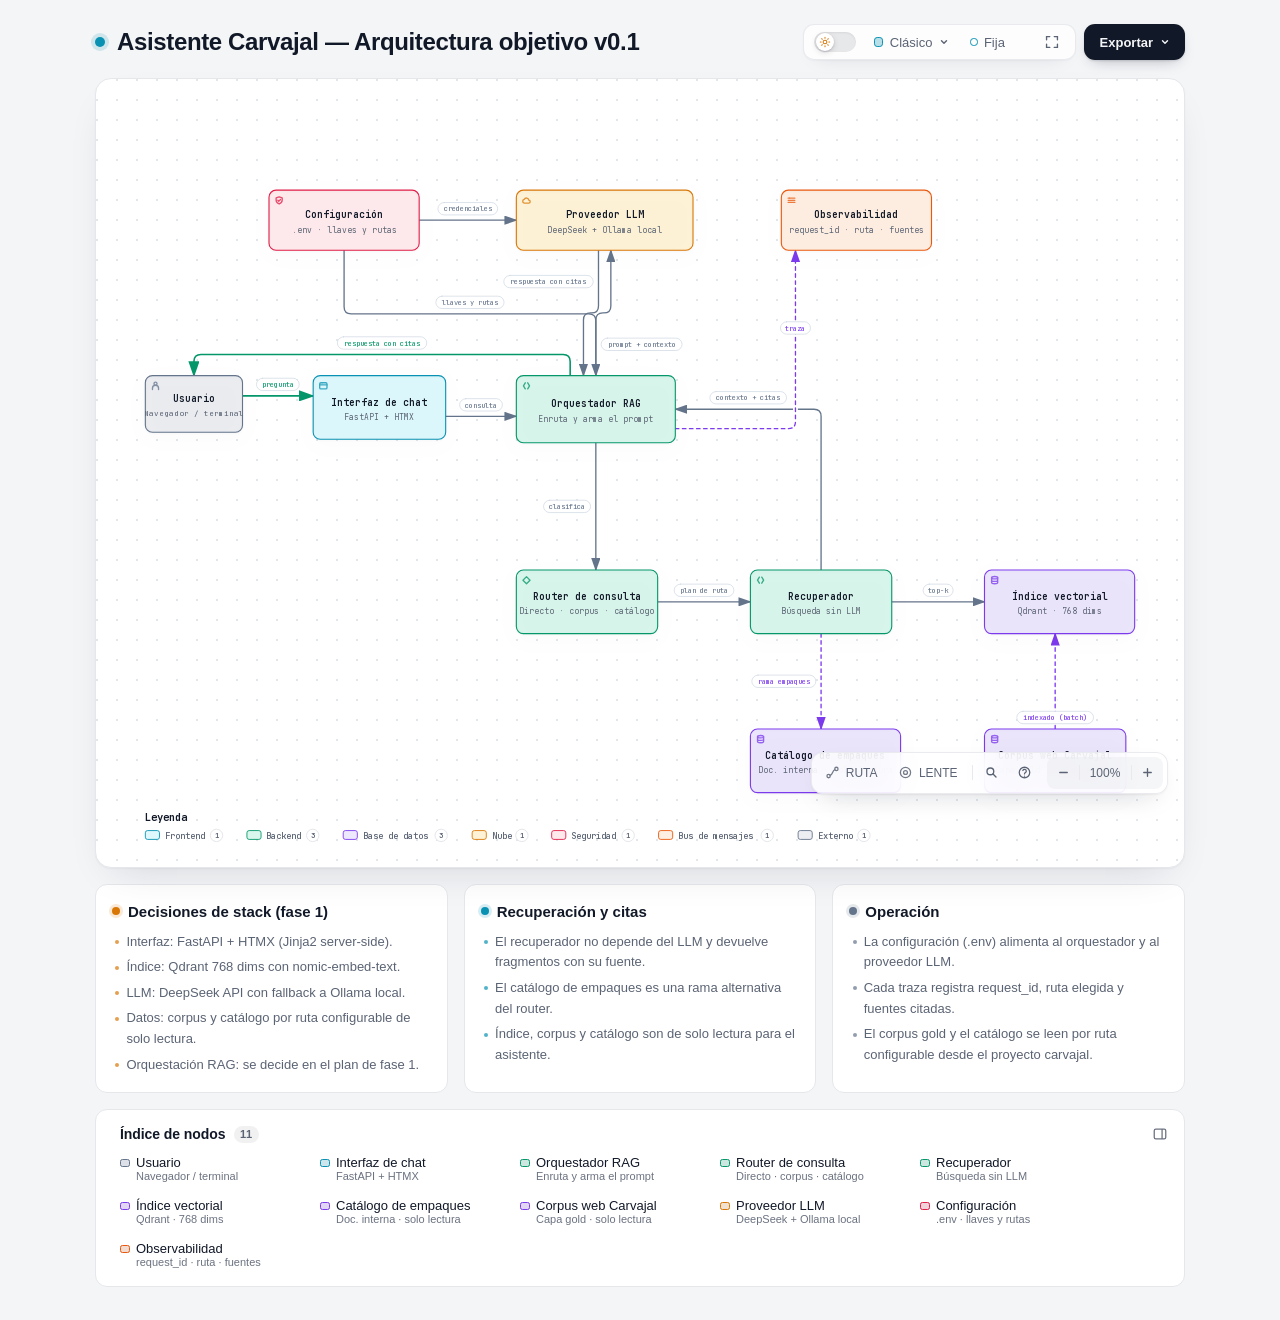
==== commit c50e01df: "docs: registra las decisiones de stack de la fase 1 - Interfaz FastAPI + HTMX, índice Qdrant con nom" ====
--- a/docs/arquitectura.html
+++ b/docs/arquitectura.html
@@ -5316,8 +5316,8 @@
         <text data-detail="context" x="95" y="366" class="t-muted" font-size="8.5" text-anchor="middle">Navegador / terminal</text>
         </g>
 
-        <g id="node-interfaz" data-node-id="interfaz" data-node-label="Interfaz de chat" tabindex="0" role="button" aria-label="Enfocar Interfaz de chat, Framework · pendiente, Componente de arquitectura" aria-pressed="false" data-node-kind="frontend" data-node-sublabel="Framework · pendiente" data-node-tag="decisión pendiente: framework" data-node-context="Componente de arquitectura">
-          <title>Interfaz de chat · Framework · pendiente · Componente de arquitectura · decisión pendiente: framework</title>
+        <g id="node-interfaz" data-node-id="interfaz" data-node-label="Interfaz de chat" tabindex="0" role="button" aria-label="Enfocar Interfaz de chat, FastAPI + HTMX, Componente de arquitectura" aria-pressed="false" data-node-kind="frontend" data-node-sublabel="FastAPI + HTMX" data-node-context="Componente de arquitectura">
+          <title>Interfaz de chat · FastAPI + HTMX · Componente de arquitectura</title>
           <rect x="230" y="320" width="150" height="72" rx="8" class="c-mask"/>
           <rect x="230" y="320" width="150" height="72" rx="8" class="c-frontend" data-animate="node" style="--step:1" stroke-width="1.5"/>
           <g aria-hidden="true" data-semantic-sigil="frontend" class="semantic-sigil s-frontend" transform="translate(236 326) scale(0.6875)">
@@ -5327,8 +5327,7 @@
             <circle cx="6.3" cy="4.8" r=".7" class="sigil-fill"/>
           </g>
           <text data-node-label="" data-detail-anchor="" x="305" y="354" class="t-primary" font-size="11" font-weight="600" text-anchor="middle">Interfaz de chat</text>
-        <text data-detail="context" x="305" y="370" class="t-muted" font-size="9" text-anchor="middle">Framework · pendiente</text>
-        <text data-detail="fine" x="305" y="384" class="t-frontend" font-size="7" text-anchor="middle">decisión pendiente: framework</text>
+        <text data-detail="context" x="305" y="370" class="t-muted" font-size="9" text-anchor="middle">FastAPI + HTMX</text>
         </g>
 
         <g id="node-orquestador" data-node-id="orquestador" data-node-label="Orquestador RAG" tabindex="0" role="button" aria-label="Enfocar Orquestador RAG, Enruta y arma el prompt, Componente de arquitectura" aria-pressed="false" data-node-kind="backend" data-node-sublabel="Enruta y arma el prompt" data-node-context="Componente de arquitectura">
@@ -5364,8 +5363,8 @@
         <text data-detail="context" x="805" y="590" class="t-muted" font-size="9" text-anchor="middle">Búsqueda sin LLM</text>
         </g>
 
-        <g id="node-indice" data-node-id="indice" data-node-label="Índice vectorial" tabindex="0" role="button" aria-label="Enfocar Índice vectorial, Qdrant / pgvector · pendiente, Componente de arquitectura" aria-pressed="false" data-node-kind="database" data-node-sublabel="Qdrant / pgvector · pendiente" data-node-tag="decisión pendiente: Qdrant / pgvector" data-node-context="Componente de arquitectura">
-          <title>Índice vectorial · Qdrant / pgvector · pendiente · Componente de arquitectura · decisión pendiente: Qdrant / pgvector</title>
+        <g id="node-indice" data-node-id="indice" data-node-label="Índice vectorial" tabindex="0" role="button" aria-label="Enfocar Índice vectorial, Qdrant · 768 dims, Componente de arquitectura" aria-pressed="false" data-node-kind="database" data-node-sublabel="Qdrant · 768 dims" data-node-context="Componente de arquitectura">
+          <title>Índice vectorial · Qdrant · 768 dims · Componente de arquitectura</title>
           <rect x="990" y="540" width="170" height="72" rx="8" class="c-mask"/>
           <rect x="990" y="540" width="170" height="72" rx="8" class="c-database" data-animate="node" style="--step:5" stroke-width="1.5"/>
           <g aria-hidden="true" data-semantic-sigil="database" class="semantic-sigil s-database" transform="translate(996 546) scale(0.6875)">
@@ -5373,8 +5372,7 @@
             <path d="M3 4v8c0 1.1 2.2 2 5 2s5-.9 5-2V4M3 8c0 1.1 2.2 2 5 2s5-.9 5-2"/>
           </g>
           <text data-node-label="" data-detail-anchor="" x="1075" y="574" class="t-primary" font-size="11" font-weight="600" text-anchor="middle">Índice vectorial</text>
-        <text data-detail="context" x="1075" y="590" class="t-muted" font-size="9" text-anchor="middle">Qdrant / pgvector · pendiente</text>
-        <text data-detail="fine" x="1075" y="604" class="t-database" font-size="7" text-anchor="middle">decisión pendiente: Qdrant / pgvector</text>
+        <text data-detail="context" x="1075" y="590" class="t-muted" font-size="9" text-anchor="middle">Qdrant · 768 dims</text>
         </g>
 
         <g id="node-catalogo" data-node-id="catalogo" data-node-label="Catálogo de empaques" tabindex="0" role="button" aria-label="Enfocar Catálogo de empaques, Doc. interna · solo lectura, Componente de arquitectura" aria-pressed="false" data-node-kind="database" data-node-sublabel="Doc. interna · solo lectura" data-node-context="Componente de arquitectura">
@@ -5401,16 +5399,15 @@
         <text data-detail="context" x="1070" y="770" class="t-muted" font-size="9" text-anchor="middle">Capa gold · solo lectura</text>
         </g>
 
-        <g id="node-llm" data-node-id="llm" data-node-label="Proveedor LLM" tabindex="0" role="button" aria-label="Enfocar Proveedor LLM, DeepSeek / Ollama · pendiente, Componente de arquitectura" aria-pressed="false" data-node-kind="cloud" data-node-sublabel="DeepSeek / Ollama · pendiente" data-node-tag="decisión pendiente: DeepSeek API / Ollama local" data-node-context="Componente de arquitectura">
-          <title>Proveedor LLM · DeepSeek / Ollama · pendiente · Componente de arquitectura · decisión pendiente: DeepSeek API / Ollama local</title>
+        <g id="node-llm" data-node-id="llm" data-node-label="Proveedor LLM" tabindex="0" role="button" aria-label="Enfocar Proveedor LLM, DeepSeek + Ollama local, Componente de arquitectura" aria-pressed="false" data-node-kind="cloud" data-node-sublabel="DeepSeek + Ollama local" data-node-context="Componente de arquitectura">
+          <title>Proveedor LLM · DeepSeek + Ollama local · Componente de arquitectura</title>
           <rect x="460" y="110" width="200" height="68" rx="8" class="c-mask"/>
           <rect x="460" y="110" width="200" height="68" rx="8" class="c-cloud" data-animate="node" style="--step:9" stroke-width="1.5"/>
           <g aria-hidden="true" data-semantic-sigil="cloud" class="semantic-sigil s-cloud" transform="translate(466 116) scale(0.6875)">
             <path d="M4.3 12.5h7.3a2.4 2.4 0 0 0 .2-4.8 4 4 0 0 0-7.5-1.3A3.1 3.1 0 0 0 4.3 12.5Z"/>
           </g>
           <text data-node-label="" data-detail-anchor="" x="560" y="142" class="t-primary" font-size="11" font-weight="600" text-anchor="middle">Proveedor LLM</text>
-        <text data-detail="context" x="560" y="158" class="t-muted" font-size="9" text-anchor="middle">DeepSeek / Ollama · pendiente</text>
-        <text data-detail="fine" x="560" y="170" class="t-cloud" font-size="6.8" text-anchor="middle">decisión pendiente: DeepSeek API / Ollama local</text>
+        <text data-detail="context" x="560" y="158" class="t-muted" font-size="9" text-anchor="middle">DeepSeek + Ollama local</text>
         </g>
 
         <g id="node-config" data-node-id="config" data-node-label="Configuración" tabindex="0" role="button" aria-label="Enfocar Configuración, .env · llaves y rutas, Componente de arquitectura" aria-pressed="false" data-node-kind="security" data-node-sublabel=".env · llaves y rutas" data-node-context="Componente de arquitectura">
@@ -5712,12 +5709,14 @@
       <div class="card">
         <div class="card-header">
           <div class="card-dot amber"></div>
-          <h3>Decisiones pendientes</h3>
+          <h3>Decisiones de stack (fase 1)</h3>
         </div>
         <ul>
-          <li>Framework de la interfaz de chat: sin elegir.</li>
-          <li>Índice vectorial: Qdrant o pgvector; decisión abierta.</li>
-          <li>Proveedor LLM: DeepSeek API u Ollama local; decisión abierta.</li>
+          <li>Interfaz: FastAPI + HTMX (Jinja2 server-side).</li>
+          <li>Índice: Qdrant 768 dims con nomic-embed-text.</li>
+          <li>LLM: DeepSeek API con fallback a Ollama local.</li>
+          <li>Datos: corpus y catálogo por ruta configurable de solo lectura.</li>
+          <li>Orquestación RAG: se decide en el plan de fase 1.</li>
         </ul>
       </div>
 
@@ -5741,7 +5740,7 @@
         <ul>
           <li>La configuración (.env) alimenta al orquestador y al proveedor LLM.</li>
           <li>Cada traza registra request_id, ruta elegida y fuentes citadas.</li>
-          <li>El corpus gold llega indexado aguas arriba desde el proyecto carvajal.</li>
+          <li>El corpus gold y el catálogo se leen por ruta configurable desde el proyecto carvajal.</li>
         </ul>
       </div>
     </div>
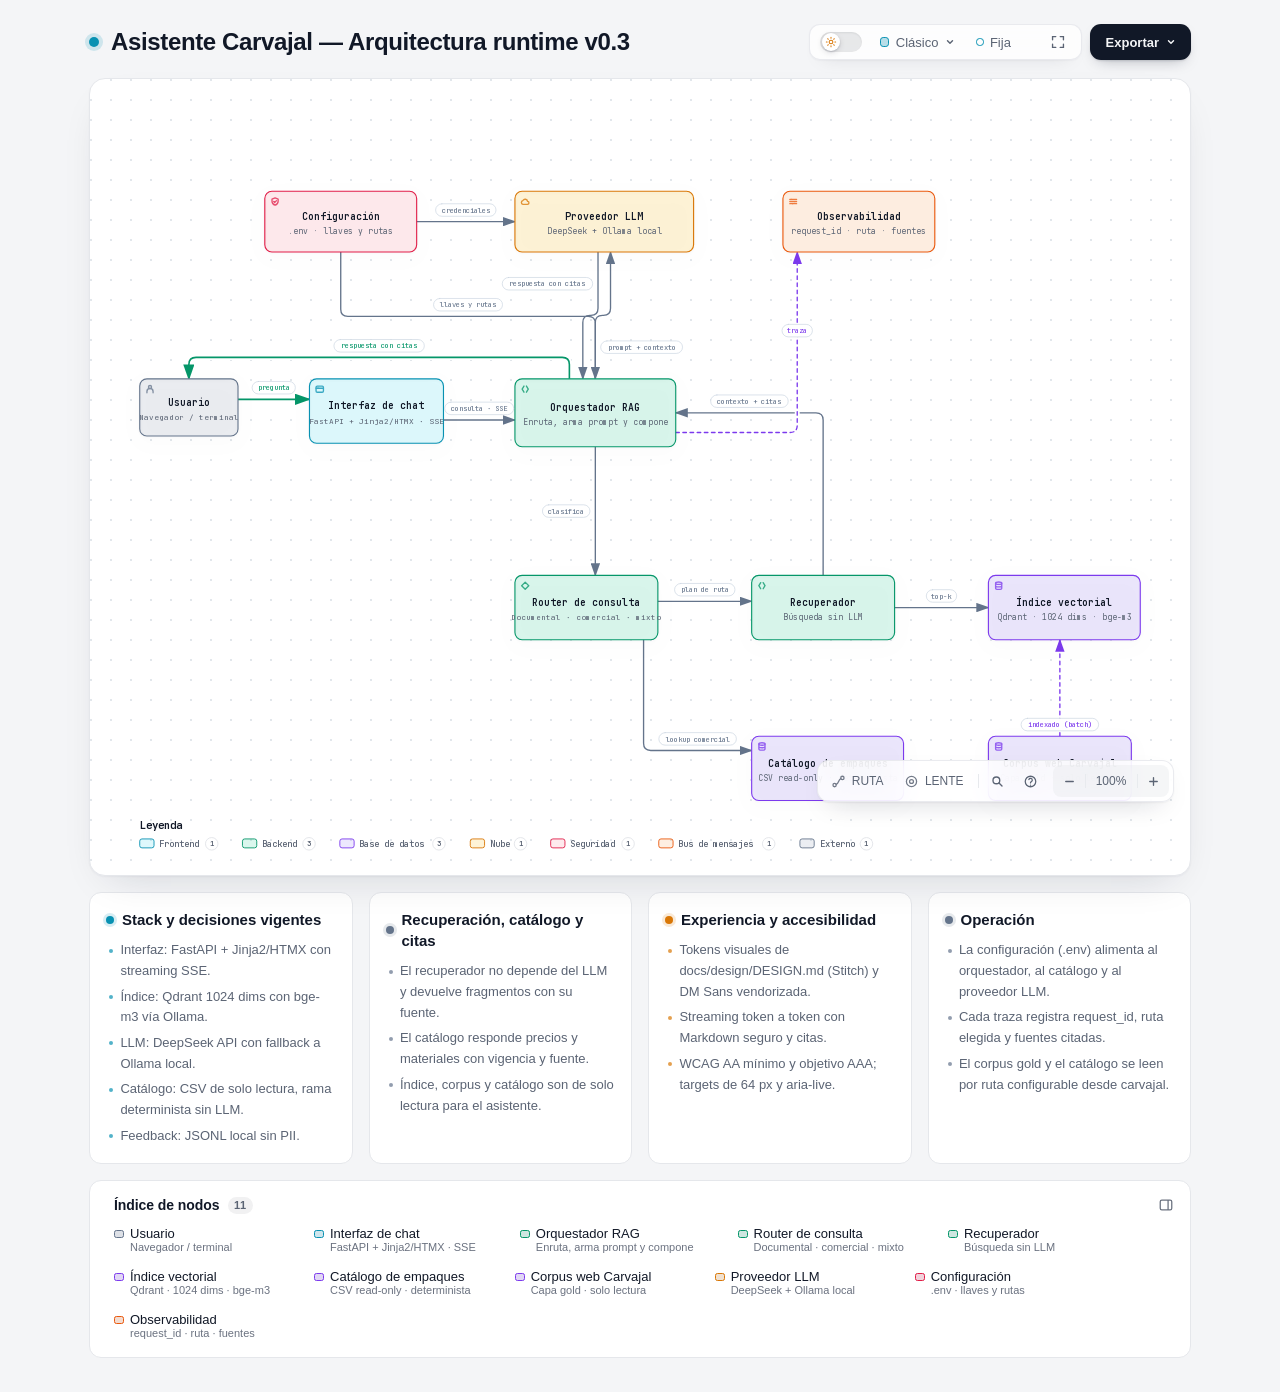
==== commit 8b924b06: "docs: consolida documentación y arquitectura del runtime" ====
--- a/docs/arquitectura.html
+++ b/docs/arquitectura.html
@@ -5,7 +5,7 @@
   <meta name="viewport" content="width=device-width, initial-scale=1.0">
   <meta name="generator" content="archify 3.2.0">
   <meta name="archify-reader-contract" content="declared-wide-v1">
-  <title>Asistente Carvajal — Arquitectura objetivo v0.1 · Diagrama</title>
+  <title>Asistente Carvajal — Arquitectura runtime v0.3 · Diagrama</title>
   <script>
     // Resolve the theme before first paint so light-preference users don't
     // see a dark flash. The toolbar script below re-applies with UI state.
@@ -5194,7 +5194,7 @@
            data-preset-badge-blueprint="PLANO / REV 01"
            data-preset-badge-editorial="EDITORIAL / NOTA DE CAMPO">
         <div class="pulse-dot"></div>
-        <h1>Asistente Carvajal — Arquitectura objetivo v0.1</h1>
+        <h1>Asistente Carvajal — Arquitectura runtime v0.3</h1>
       </div>
     </div>
 
@@ -5204,7 +5204,7 @@
     <div class="diagram-container" data-detail-level="read"
          data-preset-badge-editorial-plate="ARCHIFY / LÁMINA 04">
       <svg viewBox="0 0 1200 860" role="img" lang="es" aria-labelledby="archify-diagram-title archify-diagram-description" data-animation="trace" data-preset="classic" data-quality-profile="showcase" data-node-ui="" data-reader-fit="intrinsic-height" data-reader-min-text="7.5" data-reader-primary-text="14">
-        <title id="archify-diagram-title">Asistente Carvajal — Arquitectura objetivo v0.1</title>
+        <title id="archify-diagram-title">Asistente Carvajal — Arquitectura runtime v0.3</title>
         <desc id="archify-diagram-description">Un diagrama de arquitectura generado por Archify.</desc>
         <!-- Definitions -->
         <defs>
@@ -5259,49 +5259,49 @@
         </g>
         <g data-graph-role="automatic-crossover" style="--step:1">
           <path data-graph-role="automatic-crossover-underlay" d="M 380 366.05 L 460 366.05" fill="none" stroke="var(--mask)" stroke-width="5.5" stroke-linecap="round" stroke-linejoin="round" pointer-events="none"/>
-          <path data-edge-from="interfaz" data-edge-to="orquestador" data-edge-label="consulta" data-edge-key="1" data-edge-id="interfaz-consulta" data-composition-points="380,366.05;460,366.05" data-composition-crossover="halo" data-composition-independent="true" d="M 380 366.05 L 460 366.05" class="a-default" data-animate="edge" style="--step:1" stroke-width="1.5" marker-end="url(#arrowhead)"/>
+          <path data-edge-from="interfaz" data-edge-to="orquestador" data-edge-label="consulta · SSE" data-edge-key="1" data-edge-id="interfaz-consulta" data-composition-points="380,366.05;460,366.05" data-composition-crossover="halo" data-composition-independent="true" d="M 380 366.05 L 460 366.05" class="a-default" data-animate="edge" style="--step:1" stroke-width="1.5" marker-end="url(#arrowhead)"/>
         </g>
         <g data-graph-role="automatic-crossover" style="--step:2">
           <path data-graph-role="automatic-crossover-underlay" d="M 550 396 L 550 540" fill="none" stroke="var(--mask)" stroke-width="5.5" stroke-linecap="round" stroke-linejoin="round" pointer-events="none"/>
           <path data-edge-from="orquestador" data-edge-to="router" data-edge-label="clasifica" data-edge-key="2" data-edge-id="orquestador-clasifica" data-composition-points="550,396;550,540" data-composition-crossover="halo" data-composition-independent="true" d="M 550 396 L 550 540" class="a-default" data-animate="edge" style="--step:2" stroke-width="1.5" marker-end="url(#arrowhead)"/>
         </g>
         <g data-graph-role="automatic-crossover" style="--step:3">
-          <path data-graph-role="automatic-crossover-underlay" d="M 620 576 L 725 576" fill="none" stroke="var(--mask)" stroke-width="5.5" stroke-linecap="round" stroke-linejoin="round" pointer-events="none"/>
-          <path data-edge-from="router" data-edge-to="recuperador" data-edge-label="plan de ruta" data-edge-key="3" data-edge-id="router-plan" data-composition-points="620,576;725,576" data-composition-crossover="halo" data-composition-independent="true" d="M 620 576 L 725 576" class="a-default" data-animate="edge" style="--step:3" stroke-width="1.5" marker-end="url(#arrowhead)"/>
+          <path data-graph-role="automatic-crossover-underlay" d="M 620 569 L 725 569" fill="none" stroke="var(--mask)" stroke-width="5.5" stroke-linecap="round" stroke-linejoin="round" pointer-events="none"/>
+          <path data-edge-from="router" data-edge-to="recuperador" data-edge-label="plan de ruta" data-edge-key="3" data-edge-id="router-plan" data-composition-points="620,569;725,569" data-composition-crossover="halo" data-composition-independent="true" d="M 620 569 L 725 569" class="a-default" data-animate="edge" style="--step:3" stroke-width="1.5" marker-end="url(#arrowhead)"/>
         </g>
         <g data-graph-role="automatic-crossover" style="--step:4">
           <path data-graph-role="automatic-crossover-underlay" d="M 885 576 L 990 576" fill="none" stroke="var(--mask)" stroke-width="5.5" stroke-linecap="round" stroke-linejoin="round" pointer-events="none"/>
           <path data-edge-from="recuperador" data-edge-to="indice" data-edge-label="top-k" data-edge-key="4" data-edge-id="recuperador-topk" data-composition-points="885,576;990,576" data-composition-crossover="halo" data-composition-independent="true" d="M 885 576 L 990 576" class="a-default" data-animate="edge" style="--step:4" stroke-width="1.5" marker-end="url(#arrowhead)"/>
         </g>
         <g data-graph-role="automatic-crossover" style="--step:5">
-          <path data-graph-role="automatic-crossover-underlay" d="M 805 612 L 805 720" fill="none" stroke="var(--mask)" stroke-width="5.5" stroke-linecap="round" stroke-linejoin="round" pointer-events="none"/>
-          <path data-edge-from="recuperador" data-edge-to="catalogo" data-edge-label="rama empaques" data-edge-key="5" data-edge-id="recuperador-catalogo" data-composition-points="805,612;805,720" data-composition-crossover="halo" data-composition-independent="true" d="M 805 612 L 805 720" class="a-dashed" data-animate="edge" style="--step:5" stroke-width="1.5" marker-end="url(#arrowhead-dashed)"/>
+          <path data-graph-role="automatic-crossover-underlay" d="M 1070 720 L 1070 612" fill="none" stroke="var(--mask)" stroke-width="5.5" stroke-linecap="round" stroke-linejoin="round" pointer-events="none"/>
+          <path data-edge-from="corpus" data-edge-to="indice" data-edge-label="indexado (batch)" data-edge-key="5" data-edge-id="corpus-indexado" data-composition-points="1070,720;1070,612" data-composition-crossover="halo" data-composition-independent="true" d="M 1070 720 L 1070 612" class="a-dashed" data-animate="edge" style="--step:5" stroke-width="1.5" marker-end="url(#arrowhead-dashed)"/>
         </g>
-        <g data-graph-role="automatic-crossover" style="--step:6">
-          <path data-graph-role="automatic-crossover-underlay" d="M 1070 720 L 1070 612" fill="none" stroke="var(--mask)" stroke-width="5.5" stroke-linecap="round" stroke-linejoin="round" pointer-events="none"/>
-          <path data-edge-from="corpus" data-edge-to="indice" data-edge-label="indexado (batch)" data-edge-key="6" data-edge-id="corpus-indexado" data-composition-points="1070,720;1070,612" data-composition-crossover="halo" data-composition-independent="true" d="M 1070 720 L 1070 612" class="a-dashed" data-animate="edge" style="--step:6" stroke-width="1.5" marker-end="url(#arrowhead-dashed)"/>
+        <path data-edge-from="recuperador" data-edge-to="orquestador" data-edge-label="contexto + citas" data-edge-key="6" data-edge-id="recuperador-contexto" data-composition-points="805,540;805,358;640,358" d="M 805 540 L 805 366 Q 805 358 797 358 L 640 358" class="a-default" data-animate="edge" style="--step:6" stroke-width="1.5" marker-end="url(#arrowhead)"/>
+        <g data-graph-role="automatic-crossover" style="--step:7">
+          <path data-graph-role="automatic-crossover-underlay" d="M 550 320 L 550 257 Q 550 249 558 249 L 559 249 Q 567 249 567 241 L 567 178" fill="none" stroke="var(--mask)" stroke-width="5.5" stroke-linecap="round" stroke-linejoin="round" pointer-events="none"/>
+          <path data-edge-from="orquestador" data-edge-to="llm" data-edge-label="prompt + contexto" data-edge-key="7" data-edge-id="orquestador-prompt" data-composition-points="550,320;550,249;567,249;567,178" data-composition-crossover="halo" data-composition-independent="true" d="M 550 320 L 550 257 Q 550 249 558 249 L 559 249 Q 567 249 567 241 L 567 178" class="a-default" data-animate="edge" style="--step:7" stroke-width="1.5" marker-end="url(#arrowhead)"/>
         </g>
-        <path data-edge-from="recuperador" data-edge-to="orquestador" data-edge-label="contexto + citas" data-edge-key="7" data-edge-id="recuperador-contexto" data-composition-points="805,540;805,358;640,358" d="M 805 540 L 805 366 Q 805 358 797 358 L 640 358" class="a-default" data-animate="edge" style="--step:7" stroke-width="1.5" marker-end="url(#arrowhead)"/>
         <g data-graph-role="automatic-crossover" style="--step:8">
-          <path data-graph-role="automatic-crossover-underlay" d="M 550 320 L 550 257 Q 550 249 558 249 L 559 249 Q 567 249 567 241 L 567 178" fill="none" stroke="var(--mask)" stroke-width="5.5" stroke-linecap="round" stroke-linejoin="round" pointer-events="none"/>
-          <path data-edge-from="orquestador" data-edge-to="llm" data-edge-label="prompt + contexto" data-edge-key="8" data-edge-id="orquestador-prompt" data-composition-points="550,320;550,249;567,249;567,178" data-composition-crossover="halo" data-composition-independent="true" d="M 550 320 L 550 257 Q 550 249 558 249 L 559 249 Q 567 249 567 241 L 567 178" class="a-default" data-animate="edge" style="--step:8" stroke-width="1.5" marker-end="url(#arrowhead)"/>
+          <path data-graph-role="automatic-crossover-underlay" d="M 553 178 L 553 241 Q 553 249 545 249 L 544 249 Q 536 249 536 257 L 536 320" fill="none" stroke="var(--mask)" stroke-width="5.5" stroke-linecap="round" stroke-linejoin="round" pointer-events="none"/>
+          <path data-edge-from="llm" data-edge-to="orquestador" data-edge-label="respuesta con citas" data-edge-key="8" data-edge-id="llm-respuesta" data-composition-points="553,178;553,249;536,249;536,320" data-composition-crossover="halo" data-composition-independent="true" d="M 553 178 L 553 241 Q 553 249 545 249 L 544 249 Q 536 249 536 257 L 536 320" class="a-default" data-animate="edge" style="--step:8" stroke-width="1.5" marker-end="url(#arrowhead)"/>
         </g>
         <g data-graph-role="automatic-crossover" style="--step:9">
-          <path data-graph-role="automatic-crossover-underlay" d="M 553 178 L 553 241 Q 553 249 545 249 L 544 249 Q 536 249 536 257 L 536 320" fill="none" stroke="var(--mask)" stroke-width="5.5" stroke-linecap="round" stroke-linejoin="round" pointer-events="none"/>
-          <path data-edge-from="llm" data-edge-to="orquestador" data-edge-label="respuesta con citas" data-edge-key="9" data-edge-id="llm-respuesta" data-composition-points="553,178;553,249;536,249;536,320" data-composition-crossover="halo" data-composition-independent="true" d="M 553 178 L 553 241 Q 553 249 545 249 L 544 249 Q 536 249 536 257 L 536 320" class="a-default" data-animate="edge" style="--step:9" stroke-width="1.5" marker-end="url(#arrowhead)"/>
+          <path data-graph-role="automatic-crossover-underlay" d="M 520.95 320 L 520.95 304 Q 520.95 296 512.95 296 L 103 296 Q 95 296 95 304 L 95 320" fill="none" stroke="var(--mask)" stroke-width="5.8" stroke-linecap="round" stroke-linejoin="round" pointer-events="none"/>
+          <path data-edge-from="orquestador" data-edge-to="usuario" data-edge-label="respuesta con citas" data-edge-key="9" data-edge-id="orquestador-respuesta" data-composition-points="520.95,320;520.95,296;95,296;95,320" data-composition-crossover="halo" data-composition-independent="true" d="M 520.95 320 L 520.95 304 Q 520.95 296 512.95 296 L 103 296 Q 95 296 95 304 L 95 320" class="a-emphasis" data-animate="edge" style="--step:9" stroke-width="1.8" marker-end="url(#arrowhead-emphasis)"/>
         </g>
-        <g data-graph-role="automatic-crossover" style="--step:10">
-          <path data-graph-role="automatic-crossover-underlay" d="M 520.95 320 L 520.95 304 Q 520.95 296 512.95 296 L 103 296 Q 95 296 95 304 L 95 320" fill="none" stroke="var(--mask)" stroke-width="5.8" stroke-linecap="round" stroke-linejoin="round" pointer-events="none"/>
-          <path data-edge-from="orquestador" data-edge-to="usuario" data-edge-label="respuesta con citas" data-edge-key="10" data-edge-id="orquestador-respuesta" data-composition-points="520.95,320;520.95,296;95,296;95,320" data-composition-crossover="halo" data-composition-independent="true" d="M 520.95 320 L 520.95 304 Q 520.95 296 512.95 296 L 103 296 Q 95 296 95 304 L 95 320" class="a-emphasis" data-animate="edge" style="--step:10" stroke-width="1.8" marker-end="url(#arrowhead-emphasis)"/>
+        <path data-edge-from="config" data-edge-to="orquestador" data-edge-label="llaves y rutas" data-edge-key="10" data-edge-id="config-orquestador" data-composition-points="265,178;265,250;550,250;550,320" d="M 265 178 L 265 242 Q 265 250 273 250 L 542 250 Q 550 250 550 258 L 550 320" class="a-default" data-animate="edge" style="--step:10" stroke-width="1.5" marker-end="url(#arrowhead)"/>
+        <g data-graph-role="automatic-crossover" style="--step:11">
+          <path data-graph-role="automatic-crossover-underlay" d="M 350 144 L 460 144" fill="none" stroke="var(--mask)" stroke-width="5.5" stroke-linecap="round" stroke-linejoin="round" pointer-events="none"/>
+          <path data-edge-from="config" data-edge-to="llm" data-edge-label="credenciales" data-edge-key="11" data-edge-id="config-llm" data-composition-points="350,144;460,144" data-composition-crossover="halo" data-composition-independent="true" d="M 350 144 L 460 144" class="a-default" data-animate="edge" style="--step:11" stroke-width="1.5" marker-end="url(#arrowhead)"/>
         </g>
-        <path data-edge-from="config" data-edge-to="orquestador" data-edge-label="llaves y rutas" data-edge-key="11" data-edge-id="config-orquestador" data-composition-points="265,178;265,250;550,250;550,320" d="M 265 178 L 265 242 Q 265 250 273 250 L 542 250 Q 550 250 550 258 L 550 320" class="a-default" data-animate="edge" style="--step:11" stroke-width="1.5" marker-end="url(#arrowhead)"/>
         <g data-graph-role="automatic-crossover" style="--step:12">
-          <path data-graph-role="automatic-crossover-underlay" d="M 350 144 L 460 144" fill="none" stroke="var(--mask)" stroke-width="5.5" stroke-linecap="round" stroke-linejoin="round" pointer-events="none"/>
-          <path data-edge-from="config" data-edge-to="llm" data-edge-label="credenciales" data-edge-key="12" data-edge-id="config-llm" data-composition-points="350,144;460,144" data-composition-crossover="halo" data-composition-independent="true" d="M 350 144 L 460 144" class="a-default" data-animate="edge" style="--step:12" stroke-width="1.5" marker-end="url(#arrowhead)"/>
+          <path data-graph-role="automatic-crossover-underlay" d="M 640 380 L 768 380 Q 776 380 776 372 L 776 178" fill="none" stroke="var(--mask)" stroke-width="5.5" stroke-linecap="round" stroke-linejoin="round" pointer-events="none"/>
+          <path data-edge-from="orquestador" data-edge-to="observabilidad" data-edge-label="traza" data-edge-key="12" data-edge-id="orquestador-traza" data-composition-points="640,380;776,380;776,178" data-composition-crossover="halo" data-composition-independent="true" d="M 640 380 L 768 380 Q 776 380 776 372 L 776 178" class="a-dashed" data-animate="edge" style="--step:12" stroke-width="1.5" marker-end="url(#arrowhead-dashed)"/>
         </g>
         <g data-graph-role="automatic-crossover" style="--step:13">
-          <path data-graph-role="automatic-crossover-underlay" d="M 640 380 L 768 380 Q 776 380 776 372 L 776 178" fill="none" stroke="var(--mask)" stroke-width="5.5" stroke-linecap="round" stroke-linejoin="round" pointer-events="none"/>
-          <path data-edge-from="orquestador" data-edge-to="observabilidad" data-edge-label="traza" data-edge-key="13" data-edge-id="orquestador-traza" data-composition-points="640,380;776,380;776,178" data-composition-crossover="halo" data-composition-independent="true" d="M 640 380 L 768 380 Q 776 380 776 372 L 776 178" class="a-dashed" data-animate="edge" style="--step:12" stroke-width="1.5" marker-end="url(#arrowhead-dashed)"/>
+          <path data-graph-role="automatic-crossover-underlay" d="M 604 612 L 604 728 Q 604 736 612 736 L 725 736" fill="none" stroke="var(--mask)" stroke-width="5.5" stroke-linecap="round" stroke-linejoin="round" pointer-events="none"/>
+          <path data-edge-from="router" data-edge-to="catalogo" data-edge-label="lookup comercial" data-edge-key="13" data-composition-points="604,612;604,736;725,736" data-composition-crossover="halo" data-composition-independent="true" d="M 604 612 L 604 728 Q 604 736 612 736 L 725 736" class="a-default" data-animate="edge" style="--step:12" stroke-width="1.5" marker-end="url(#arrowhead)"/>
         </g>
 
         <!-- Components -->
@@ -5316,8 +5316,8 @@
         <text data-detail="context" x="95" y="366" class="t-muted" font-size="8.5" text-anchor="middle">Navegador / terminal</text>
         </g>
 
-        <g id="node-interfaz" data-node-id="interfaz" data-node-label="Interfaz de chat" tabindex="0" role="button" aria-label="Enfocar Interfaz de chat, FastAPI + HTMX, Componente de arquitectura" aria-pressed="false" data-node-kind="frontend" data-node-sublabel="FastAPI + HTMX" data-node-context="Componente de arquitectura">
-          <title>Interfaz de chat · FastAPI + HTMX · Componente de arquitectura</title>
+        <g id="node-interfaz" data-node-id="interfaz" data-node-label="Interfaz de chat" tabindex="0" role="button" aria-label="Enfocar Interfaz de chat, FastAPI + Jinja2/HTMX · SSE, Componente de arquitectura" aria-pressed="false" data-node-kind="frontend" data-node-sublabel="FastAPI + Jinja2/HTMX · SSE" data-node-context="Componente de arquitectura">
+          <title>Interfaz de chat · FastAPI + Jinja2/HTMX · SSE · Componente de arquitectura</title>
           <rect x="230" y="320" width="150" height="72" rx="8" class="c-mask"/>
           <rect x="230" y="320" width="150" height="72" rx="8" class="c-frontend" data-animate="node" style="--step:1" stroke-width="1.5"/>
           <g aria-hidden="true" data-semantic-sigil="frontend" class="semantic-sigil s-frontend" transform="translate(236 326) scale(0.6875)">
@@ -5327,29 +5327,29 @@
             <circle cx="6.3" cy="4.8" r=".7" class="sigil-fill"/>
           </g>
           <text data-node-label="" data-detail-anchor="" x="305" y="354" class="t-primary" font-size="11" font-weight="600" text-anchor="middle">Interfaz de chat</text>
-        <text data-detail="context" x="305" y="370" class="t-muted" font-size="9" text-anchor="middle">FastAPI + HTMX</text>
+        <text data-detail="context" x="305" y="370" class="t-muted" font-size="8.7" text-anchor="middle">FastAPI + Jinja2/HTMX · SSE</text>
         </g>
 
-        <g id="node-orquestador" data-node-id="orquestador" data-node-label="Orquestador RAG" tabindex="0" role="button" aria-label="Enfocar Orquestador RAG, Enruta y arma el prompt, Componente de arquitectura" aria-pressed="false" data-node-kind="backend" data-node-sublabel="Enruta y arma el prompt" data-node-context="Componente de arquitectura">
-          <title>Orquestador RAG · Enruta y arma el prompt · Componente de arquitectura</title>
+        <g id="node-orquestador" data-node-id="orquestador" data-node-label="Orquestador RAG" tabindex="0" role="button" aria-label="Enfocar Orquestador RAG, Enruta, arma prompt y compone, Componente de arquitectura" aria-pressed="false" data-node-kind="backend" data-node-sublabel="Enruta, arma prompt y compone" data-node-context="Componente de arquitectura">
+          <title>Orquestador RAG · Enruta, arma prompt y compone · Componente de arquitectura</title>
           <rect x="460" y="320" width="180" height="76" rx="8" class="c-mask"/>
           <rect x="460" y="320" width="180" height="76" rx="8" class="c-backend" data-animate="node" style="--step:2" stroke-width="1.5"/>
           <g aria-hidden="true" data-semantic-sigil="backend" class="semantic-sigil s-backend" transform="translate(466 326) scale(0.6875)">
             <path d="M6 3 3 8l3 5M10 3l3 5-3 5"/>
           </g>
           <text data-node-label="" data-detail-anchor="" x="550" y="356" class="t-primary" font-size="11" font-weight="600" text-anchor="middle">Orquestador RAG</text>
-        <text data-detail="context" x="550" y="372" class="t-muted" font-size="9" text-anchor="middle">Enruta y arma el prompt</text>
+        <text data-detail="context" x="550" y="372" class="t-muted" font-size="9" text-anchor="middle">Enruta, arma prompt y compone</text>
         </g>
 
-        <g id="node-router" data-node-id="router" data-node-label="Router de consulta" tabindex="0" role="button" aria-label="Enfocar Router de consulta, Directo · corpus · catálogo, Componente de arquitectura" aria-pressed="false" data-node-kind="backend" data-node-sublabel="Directo · corpus · catálogo" data-node-context="Componente de arquitectura">
-          <title>Router de consulta · Directo · corpus · catálogo · Componente de arquitectura</title>
+        <g id="node-router" data-node-id="router" data-node-label="Router de consulta" tabindex="0" role="button" aria-label="Enfocar Router de consulta, Documental · comercial · mixto, Componente de arquitectura" aria-pressed="false" data-node-kind="backend" data-node-sublabel="Documental · comercial · mixto" data-node-context="Componente de arquitectura">
+          <title>Router de consulta · Documental · comercial · mixto · Componente de arquitectura</title>
           <rect x="460" y="540" width="160" height="72" rx="8" class="c-mask"/>
           <rect x="460" y="540" width="160" height="72" rx="8" class="c-backend" data-animate="node" style="--step:3" stroke-width="1.5"/>
           <g aria-hidden="true" data-semantic-sigil="decision" class="semantic-sigil s-backend" transform="translate(466 546) scale(0.6875)">
             <path d="M8 2.2 13.8 8 8 13.8 2.2 8Z"/>
           </g>
           <text data-node-label="" data-detail-anchor="" x="540" y="574" class="t-primary" font-size="11" font-weight="600" text-anchor="middle">Router de consulta</text>
-        <text data-detail="context" x="540" y="590" class="t-muted" font-size="9" text-anchor="middle">Directo · corpus · catálogo</text>
+        <text data-detail="context" x="540" y="590" class="t-muted" font-size="8.4" text-anchor="middle">Documental · comercial · mixto</text>
         </g>
 
         <g id="node-recuperador" data-node-id="recuperador" data-node-label="Recuperador" tabindex="0" role="button" aria-label="Enfocar Recuperador, Búsqueda sin LLM, Componente de arquitectura" aria-pressed="false" data-node-kind="backend" data-node-sublabel="Búsqueda sin LLM" data-node-context="Componente de arquitectura">
@@ -5363,8 +5363,8 @@
         <text data-detail="context" x="805" y="590" class="t-muted" font-size="9" text-anchor="middle">Búsqueda sin LLM</text>
         </g>
 
-        <g id="node-indice" data-node-id="indice" data-node-label="Índice vectorial" tabindex="0" role="button" aria-label="Enfocar Índice vectorial, Qdrant · 768 dims, Componente de arquitectura" aria-pressed="false" data-node-kind="database" data-node-sublabel="Qdrant · 768 dims" data-node-context="Componente de arquitectura">
-          <title>Índice vectorial · Qdrant · 768 dims · Componente de arquitectura</title>
+        <g id="node-indice" data-node-id="indice" data-node-label="Índice vectorial" tabindex="0" role="button" aria-label="Enfocar Índice vectorial, Qdrant · 1024 dims · bge-m3, Componente de arquitectura" aria-pressed="false" data-node-kind="database" data-node-sublabel="Qdrant · 1024 dims · bge-m3" data-node-context="Componente de arquitectura">
+          <title>Índice vectorial · Qdrant · 1024 dims · bge-m3 · Componente de arquitectura</title>
           <rect x="990" y="540" width="170" height="72" rx="8" class="c-mask"/>
           <rect x="990" y="540" width="170" height="72" rx="8" class="c-database" data-animate="node" style="--step:5" stroke-width="1.5"/>
           <g aria-hidden="true" data-semantic-sigil="database" class="semantic-sigil s-database" transform="translate(996 546) scale(0.6875)">
@@ -5372,25 +5372,25 @@
             <path d="M3 4v8c0 1.1 2.2 2 5 2s5-.9 5-2V4M3 8c0 1.1 2.2 2 5 2s5-.9 5-2"/>
           </g>
           <text data-node-label="" data-detail-anchor="" x="1075" y="574" class="t-primary" font-size="11" font-weight="600" text-anchor="middle">Índice vectorial</text>
-        <text data-detail="context" x="1075" y="590" class="t-muted" font-size="9" text-anchor="middle">Qdrant · 768 dims</text>
+        <text data-detail="context" x="1075" y="590" class="t-muted" font-size="9" text-anchor="middle">Qdrant · 1024 dims · bge-m3</text>
         </g>
 
-        <g id="node-catalogo" data-node-id="catalogo" data-node-label="Catálogo de empaques" tabindex="0" role="button" aria-label="Enfocar Catálogo de empaques, Doc. interna · solo lectura, Componente de arquitectura" aria-pressed="false" data-node-kind="database" data-node-sublabel="Doc. interna · solo lectura" data-node-context="Componente de arquitectura">
-          <title>Catálogo de empaques · Doc. interna · solo lectura · Componente de arquitectura</title>
+        <g id="node-catalogo" data-node-id="catalogo" data-node-label="Catálogo de empaques" tabindex="0" role="button" aria-label="Enfocar Catálogo de empaques, CSV read-only · determinista, Componente de arquitectura" aria-pressed="false" data-node-kind="database" data-node-sublabel="CSV read-only · determinista" data-node-context="Componente de arquitectura">
+          <title>Catálogo de empaques · CSV read-only · determinista · Componente de arquitectura</title>
           <rect x="725" y="720" width="170" height="72" rx="8" class="c-mask"/>
-          <rect x="725" y="720" width="170" height="72" rx="8" class="c-database" data-animate="node" style="--step:6" stroke-width="1.5"/>
+          <rect x="725" y="720" width="170" height="72" rx="8" class="c-database" data-animate="node" style="--step:12" stroke-width="1.5"/>
           <g aria-hidden="true" data-semantic-sigil="database" class="semantic-sigil s-database" transform="translate(731 726) scale(0.6875)">
             <ellipse cx="8" cy="4" rx="5" ry="2"/>
             <path d="M3 4v8c0 1.1 2.2 2 5 2s5-.9 5-2V4M3 8c0 1.1 2.2 2 5 2s5-.9 5-2"/>
           </g>
           <text data-node-label="" data-detail-anchor="" x="810" y="754" class="t-primary" font-size="11" font-weight="600" text-anchor="middle">Catálogo de empaques</text>
-        <text data-detail="context" x="810" y="770" class="t-muted" font-size="9" text-anchor="middle">Doc. interna · solo lectura</text>
+        <text data-detail="context" x="810" y="770" class="t-muted" font-size="9" text-anchor="middle">CSV read-only · determinista</text>
         </g>
 
         <g id="node-corpus" data-node-id="corpus" data-node-label="Corpus web Carvajal" tabindex="0" role="button" aria-label="Enfocar Corpus web Carvajal, Capa gold · solo lectura, Componente de arquitectura" aria-pressed="false" data-node-kind="database" data-node-sublabel="Capa gold · solo lectura" data-node-context="Componente de arquitectura">
           <title>Corpus web Carvajal · Capa gold · solo lectura · Componente de arquitectura</title>
           <rect x="990" y="720" width="160" height="72" rx="8" class="c-mask"/>
-          <rect x="990" y="720" width="160" height="72" rx="8" class="c-database" data-animate="node" style="--step:6" stroke-width="1.5"/>
+          <rect x="990" y="720" width="160" height="72" rx="8" class="c-database" data-animate="node" style="--step:5" stroke-width="1.5"/>
           <g aria-hidden="true" data-semantic-sigil="database" class="semantic-sigil s-database" transform="translate(996 726) scale(0.6875)">
             <ellipse cx="8" cy="4" rx="5" ry="2"/>
             <path d="M3 4v8c0 1.1 2.2 2 5 2s5-.9 5-2V4M3 8c0 1.1 2.2 2 5 2s5-.9 5-2"/>
@@ -5402,7 +5402,7 @@
         <g id="node-llm" data-node-id="llm" data-node-label="Proveedor LLM" tabindex="0" role="button" aria-label="Enfocar Proveedor LLM, DeepSeek + Ollama local, Componente de arquitectura" aria-pressed="false" data-node-kind="cloud" data-node-sublabel="DeepSeek + Ollama local" data-node-context="Componente de arquitectura">
           <title>Proveedor LLM · DeepSeek + Ollama local · Componente de arquitectura</title>
           <rect x="460" y="110" width="200" height="68" rx="8" class="c-mask"/>
-          <rect x="460" y="110" width="200" height="68" rx="8" class="c-cloud" data-animate="node" style="--step:9" stroke-width="1.5"/>
+          <rect x="460" y="110" width="200" height="68" rx="8" class="c-cloud" data-animate="node" style="--step:8" stroke-width="1.5"/>
           <g aria-hidden="true" data-semantic-sigil="cloud" class="semantic-sigil s-cloud" transform="translate(466 116) scale(0.6875)">
             <path d="M4.3 12.5h7.3a2.4 2.4 0 0 0 .2-4.8 4 4 0 0 0-7.5-1.3A3.1 3.1 0 0 0 4.3 12.5Z"/>
           </g>
@@ -5413,7 +5413,7 @@
         <g id="node-config" data-node-id="config" data-node-label="Configuración" tabindex="0" role="button" aria-label="Enfocar Configuración, .env · llaves y rutas, Componente de arquitectura" aria-pressed="false" data-node-kind="security" data-node-sublabel=".env · llaves y rutas" data-node-context="Componente de arquitectura">
           <title>Configuración · .env · llaves y rutas · Componente de arquitectura</title>
           <rect x="180" y="110" width="170" height="68" rx="8" class="c-mask"/>
-          <rect x="180" y="110" width="170" height="68" rx="8" class="c-security" data-animate="node" style="--step:11" stroke-width="1.5"/>
+          <rect x="180" y="110" width="170" height="68" rx="8" class="c-security" data-animate="node" style="--step:10" stroke-width="1.5"/>
           <g aria-hidden="true" data-semantic-sigil="security" class="semantic-sigil s-security" transform="translate(186 116) scale(0.6875)">
             <path d="M8 2.2 13 4v3.5c0 3.1-1.8 5.4-5 6.5-3.2-1.1-5-3.4-5-6.5V4Z"/>
             <path d="m5.8 8 1.5 1.5 3-3"/>
@@ -5441,57 +5441,57 @@
           <rect x="165.8" y="322.9" width="48.4" height="14" rx="3" class="c-mask"/>
           <text x="190" y="332.9" class="t-edge-emphasis" font-size="8" text-anchor="middle">pregunta</text>
         </g>
-        <g data-detail="context" data-edge-from="interfaz" data-edge-to="orquestador" data-edge-label="consulta" data-edge-key="1" data-edge-id="interfaz-consulta">
-          <rect x="395.8" y="346.05" width="48.4" height="14" rx="3" class="c-mask"/>
-          <text x="420" y="356.05" class="t-edge-default" font-size="8" text-anchor="middle">consulta</text>
+        <g data-detail="context" data-edge-from="interfaz" data-edge-to="orquestador" data-edge-label="consulta · SSE" data-edge-key="1" data-edge-id="interfaz-consulta">
+          <rect x="381.4" y="346.05" width="77.2" height="14" rx="3" class="c-mask"/>
+          <text x="420" y="356.05" class="t-edge-default" font-size="8" text-anchor="middle">consulta · SSE</text>
         </g>
         <g data-detail="context" data-edge-from="orquestador" data-edge-to="router" data-edge-label="clasifica" data-edge-key="2" data-edge-id="orquestador-clasifica">
           <rect x="490.79999999999995" y="461" width="53.199999999999996" height="14" rx="3" class="c-mask"/>
           <text x="517.4" y="471" class="t-edge-default" font-size="8" text-anchor="middle">clasifica</text>
         </g>
         <g data-detail="context" data-edge-from="router" data-edge-to="recuperador" data-edge-label="plan de ruta" data-edge-key="3" data-edge-id="router-plan">
-          <rect x="638.7" y="556" width="67.6" height="14" rx="3" class="c-mask"/>
-          <text x="672.5" y="566" class="t-edge-default" font-size="8" text-anchor="middle">plan de ruta</text>
+          <rect x="638.7" y="549" width="67.6" height="14" rx="3" class="c-mask"/>
+          <text x="672.5" y="559" class="t-edge-default" font-size="8" text-anchor="middle">plan de ruta</text>
         </g>
         <g data-detail="context" data-edge-from="recuperador" data-edge-to="indice" data-edge-label="top-k" data-edge-key="4" data-edge-id="recuperador-topk">
           <rect x="920.5" y="556" width="34" height="14" rx="3" class="c-mask"/>
           <text x="937.5" y="566" class="t-edge-default" font-size="8" text-anchor="middle">top-k</text>
         </g>
-        <g data-detail="context" data-edge-from="recuperador" data-edge-to="catalogo" data-edge-label="rama empaques" data-edge-key="5" data-edge-id="recuperador-catalogo">
-          <rect x="726.5999999999999" y="659" width="72.4" height="14" rx="3" class="c-mask"/>
-          <text x="762.8" y="669" class="t-edge-dashed" font-size="8" text-anchor="middle">rama empaques</text>
-        </g>
-        <g data-detail="context" data-edge-from="corpus" data-edge-to="indice" data-edge-label="indexado (batch)" data-edge-key="6" data-edge-id="corpus-indexado">
+        <g data-detail="context" data-edge-from="corpus" data-edge-to="indice" data-edge-label="indexado (batch)" data-edge-key="5" data-edge-id="corpus-indexado">
           <rect x="1026.6" y="700" width="86.8" height="14" rx="3" class="c-mask"/>
           <text x="1070" y="710" class="t-edge-dashed" font-size="8" text-anchor="middle">indexado (batch)</text>
         </g>
-        <g data-detail="context" data-edge-from="recuperador" data-edge-to="orquestador" data-edge-label="contexto + citas" data-edge-key="7" data-edge-id="recuperador-contexto">
+        <g data-detail="context" data-edge-from="recuperador" data-edge-to="orquestador" data-edge-label="contexto + citas" data-edge-key="6" data-edge-id="recuperador-contexto">
           <rect x="679.1" y="338" width="86.8" height="14" rx="3" class="c-mask"/>
           <text x="722.5" y="348" class="t-edge-default" font-size="8" text-anchor="middle">contexto + citas</text>
         </g>
-        <g data-detail="context" data-edge-from="orquestador" data-edge-to="llm" data-edge-label="prompt + contexto" data-edge-key="8" data-edge-id="orquestador-prompt">
+        <g data-detail="context" data-edge-from="orquestador" data-edge-to="llm" data-edge-label="prompt + contexto" data-edge-key="7" data-edge-id="orquestador-prompt">
           <rect x="556" y="277.5" width="91.6" height="14" rx="3" class="c-mask"/>
           <text x="601.8" y="287.5" class="t-edge-default" font-size="8" text-anchor="middle">prompt + contexto</text>
         </g>
-        <g data-detail="context" data-edge-from="llm" data-edge-to="orquestador" data-edge-label="respuesta con citas" data-edge-key="9" data-edge-id="llm-respuesta">
+        <g data-detail="context" data-edge-from="llm" data-edge-to="orquestador" data-edge-label="respuesta con citas" data-edge-key="8" data-edge-id="llm-respuesta">
           <rect x="445.79999999999995" y="206.5" width="101.2" height="14" rx="3" class="c-mask"/>
           <text x="496.4" y="216.5" class="t-edge-default" font-size="8" text-anchor="middle">respuesta con citas</text>
         </g>
-        <g data-detail="context" data-edge-from="orquestador" data-edge-to="usuario" data-edge-label="respuesta con citas" data-edge-key="10" data-edge-id="orquestador-respuesta">
+        <g data-detail="context" data-edge-from="orquestador" data-edge-to="usuario" data-edge-label="respuesta con citas" data-edge-key="9" data-edge-id="orquestador-respuesta">
           <rect x="257.375" y="276" width="101.2" height="14" rx="3" class="c-mask"/>
           <text x="307.975" y="286" class="t-edge-emphasis" font-size="8" text-anchor="middle">respuesta con citas</text>
         </g>
-        <g data-detail="context" data-edge-from="config" data-edge-to="orquestador" data-edge-label="llaves y rutas" data-edge-key="11" data-edge-id="config-orquestador">
+        <g data-detail="context" data-edge-from="config" data-edge-to="orquestador" data-edge-label="llaves y rutas" data-edge-key="10" data-edge-id="config-orquestador">
           <rect x="368.9" y="230" width="77.2" height="14" rx="3" class="c-mask"/>
           <text x="407.5" y="240" class="t-edge-default" font-size="8" text-anchor="middle">llaves y rutas</text>
         </g>
-        <g data-detail="context" data-edge-from="config" data-edge-to="llm" data-edge-label="credenciales" data-edge-key="12" data-edge-id="config-llm">
+        <g data-detail="context" data-edge-from="config" data-edge-to="llm" data-edge-label="credenciales" data-edge-key="11" data-edge-id="config-llm">
           <rect x="371.2" y="124" width="67.6" height="14" rx="3" class="c-mask"/>
           <text x="405" y="134" class="t-edge-default" font-size="8" text-anchor="middle">credenciales</text>
         </g>
-        <g data-detail="context" data-edge-from="orquestador" data-edge-to="observabilidad" data-edge-label="traza" data-edge-key="13" data-edge-id="orquestador-traza">
+        <g data-detail="context" data-edge-from="orquestador" data-edge-to="observabilidad" data-edge-label="traza" data-edge-key="12" data-edge-id="orquestador-traza">
           <rect x="759" y="259" width="34" height="14" rx="3" class="c-mask"/>
           <text x="776" y="269" class="t-edge-dashed" font-size="8" text-anchor="middle">traza</text>
+        </g>
+        <g data-detail="context" data-edge-from="router" data-edge-to="catalogo" data-edge-label="lookup comercial" data-edge-key="13">
+          <rect x="621.1" y="716" width="86.8" height="14" rx="3" class="c-mask"/>
+          <text x="664.5" y="726" class="t-edge-default" font-size="8" text-anchor="middle">lookup comercial</text>
         </g>
 
         <!-- Boundary labels (foreground masks keep routes out of titles) -->
@@ -5708,27 +5708,39 @@
     <div class="cards">
       <div class="card">
         <div class="card-header">
-          <div class="card-dot amber"></div>
-          <h3>Decisiones de stack (fase 1)</h3>
+          <div class="card-dot cyan"></div>
+          <h3>Stack y decisiones vigentes</h3>
         </div>
         <ul>
-          <li>Interfaz: FastAPI + HTMX (Jinja2 server-side).</li>
-          <li>Índice: Qdrant 768 dims con nomic-embed-text.</li>
+          <li>Interfaz: FastAPI + Jinja2/HTMX con streaming SSE.</li>
+          <li>Índice: Qdrant 1024 dims con bge-m3 vía Ollama.</li>
           <li>LLM: DeepSeek API con fallback a Ollama local.</li>
-          <li>Datos: corpus y catálogo por ruta configurable de solo lectura.</li>
-          <li>Orquestación RAG: se decide en el plan de fase 1.</li>
+          <li>Catálogo: CSV de solo lectura, rama determinista sin LLM.</li>
+          <li>Feedback: JSONL local sin PII.</li>
         </ul>
       </div>
 
       <div class="card">
         <div class="card-header">
-          <div class="card-dot cyan"></div>
-          <h3>Recuperación y citas</h3>
+          <div class="card-dot slate"></div>
+          <h3>Recuperación, catálogo y citas</h3>
         </div>
         <ul>
           <li>El recuperador no depende del LLM y devuelve fragmentos con su fuente.</li>
-          <li>El catálogo de empaques es una rama alternativa del router.</li>
+          <li>El catálogo responde precios y materiales con vigencia y fuente.</li>
           <li>Índice, corpus y catálogo son de solo lectura para el asistente.</li>
+        </ul>
+      </div>
+
+      <div class="card">
+        <div class="card-header">
+          <div class="card-dot amber"></div>
+          <h3>Experiencia y accesibilidad</h3>
+        </div>
+        <ul>
+          <li>Tokens visuales de docs/design/DESIGN.md (Stitch) y DM Sans vendorizada.</li>
+          <li>Streaming token a token con Markdown seguro y citas.</li>
+          <li>WCAG AA mínimo y objetivo AAA; targets de 64 px y aria-live.</li>
         </ul>
       </div>
 
@@ -5738,9 +5750,9 @@
           <h3>Operación</h3>
         </div>
         <ul>
-          <li>La configuración (.env) alimenta al orquestador y al proveedor LLM.</li>
+          <li>La configuración (.env) alimenta al orquestador, al catálogo y al proveedor LLM.</li>
           <li>Cada traza registra request_id, ruta elegida y fuentes citadas.</li>
-          <li>El corpus gold y el catálogo se leen por ruta configurable desde el proyecto carvajal.</li>
+          <li>El corpus gold y el catálogo se leen por ruta configurable desde carvajal.</li>
         </ul>
       </div>
     </div>
